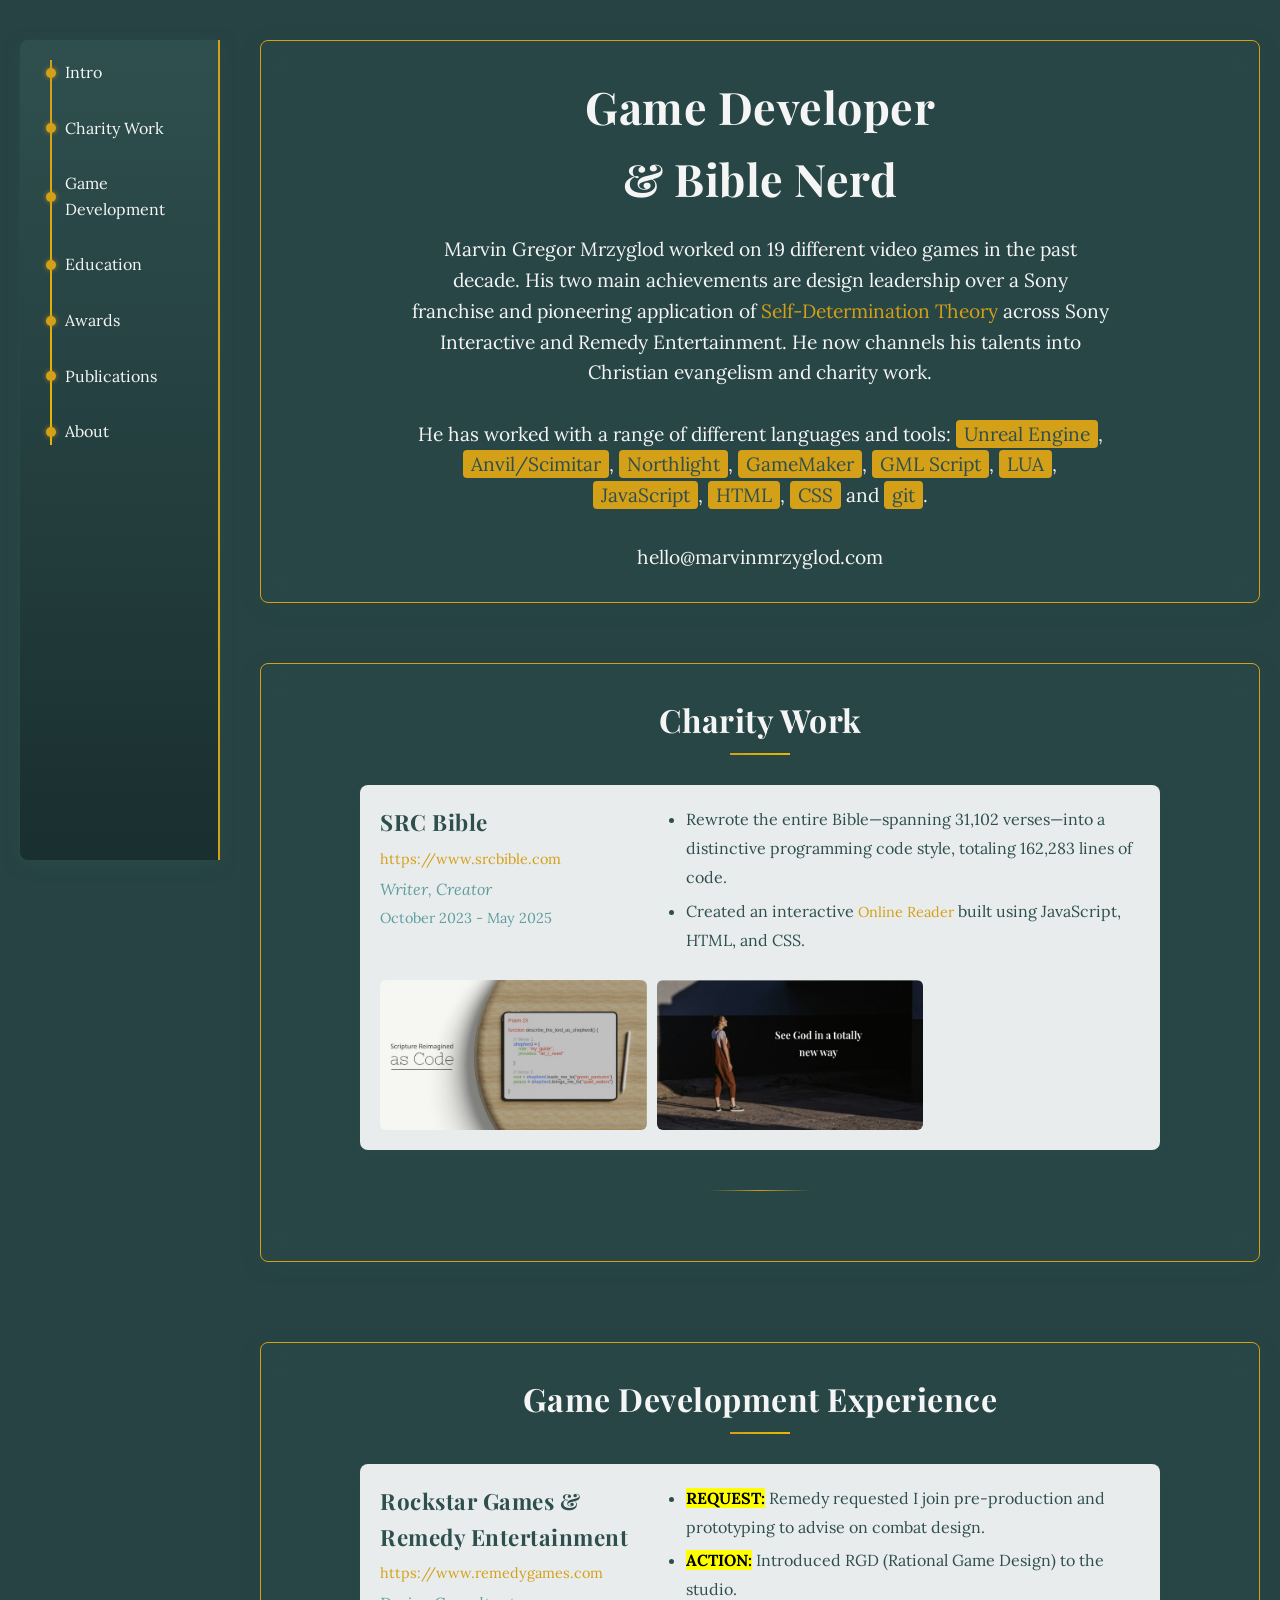
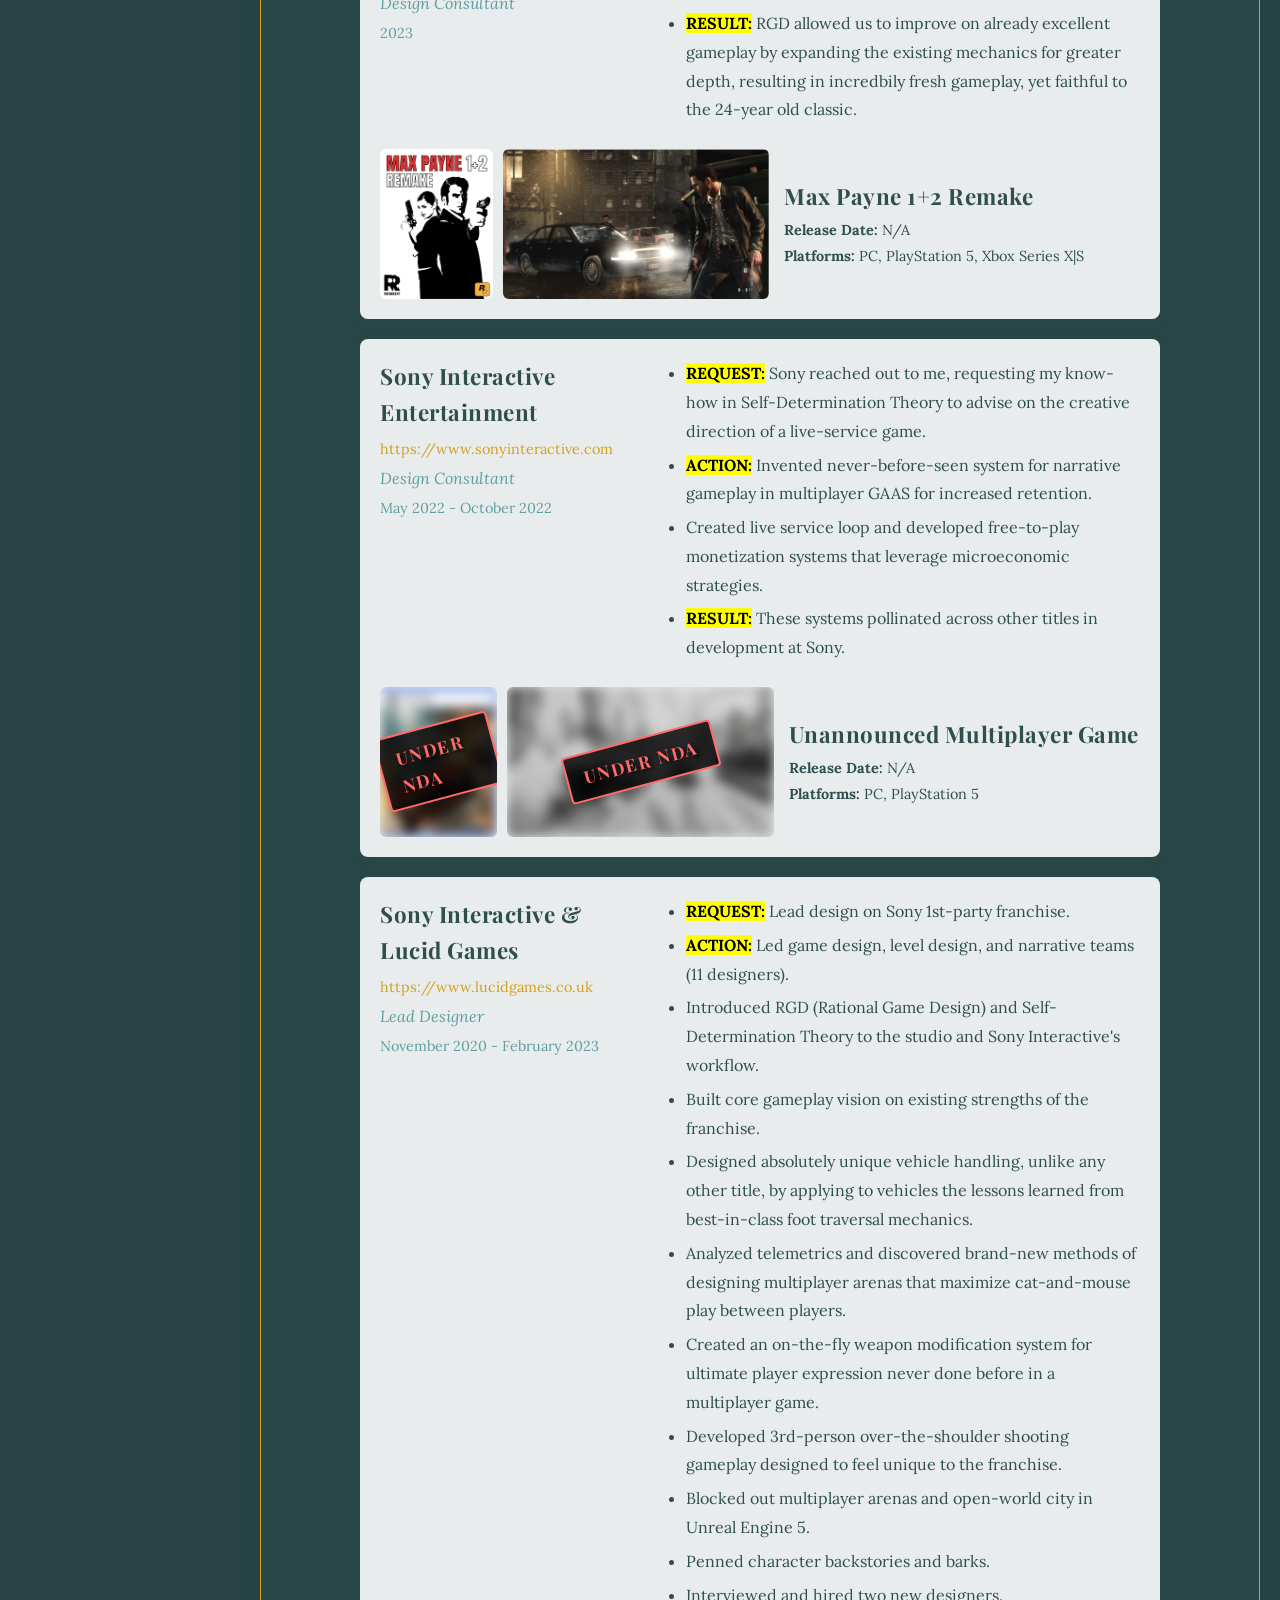
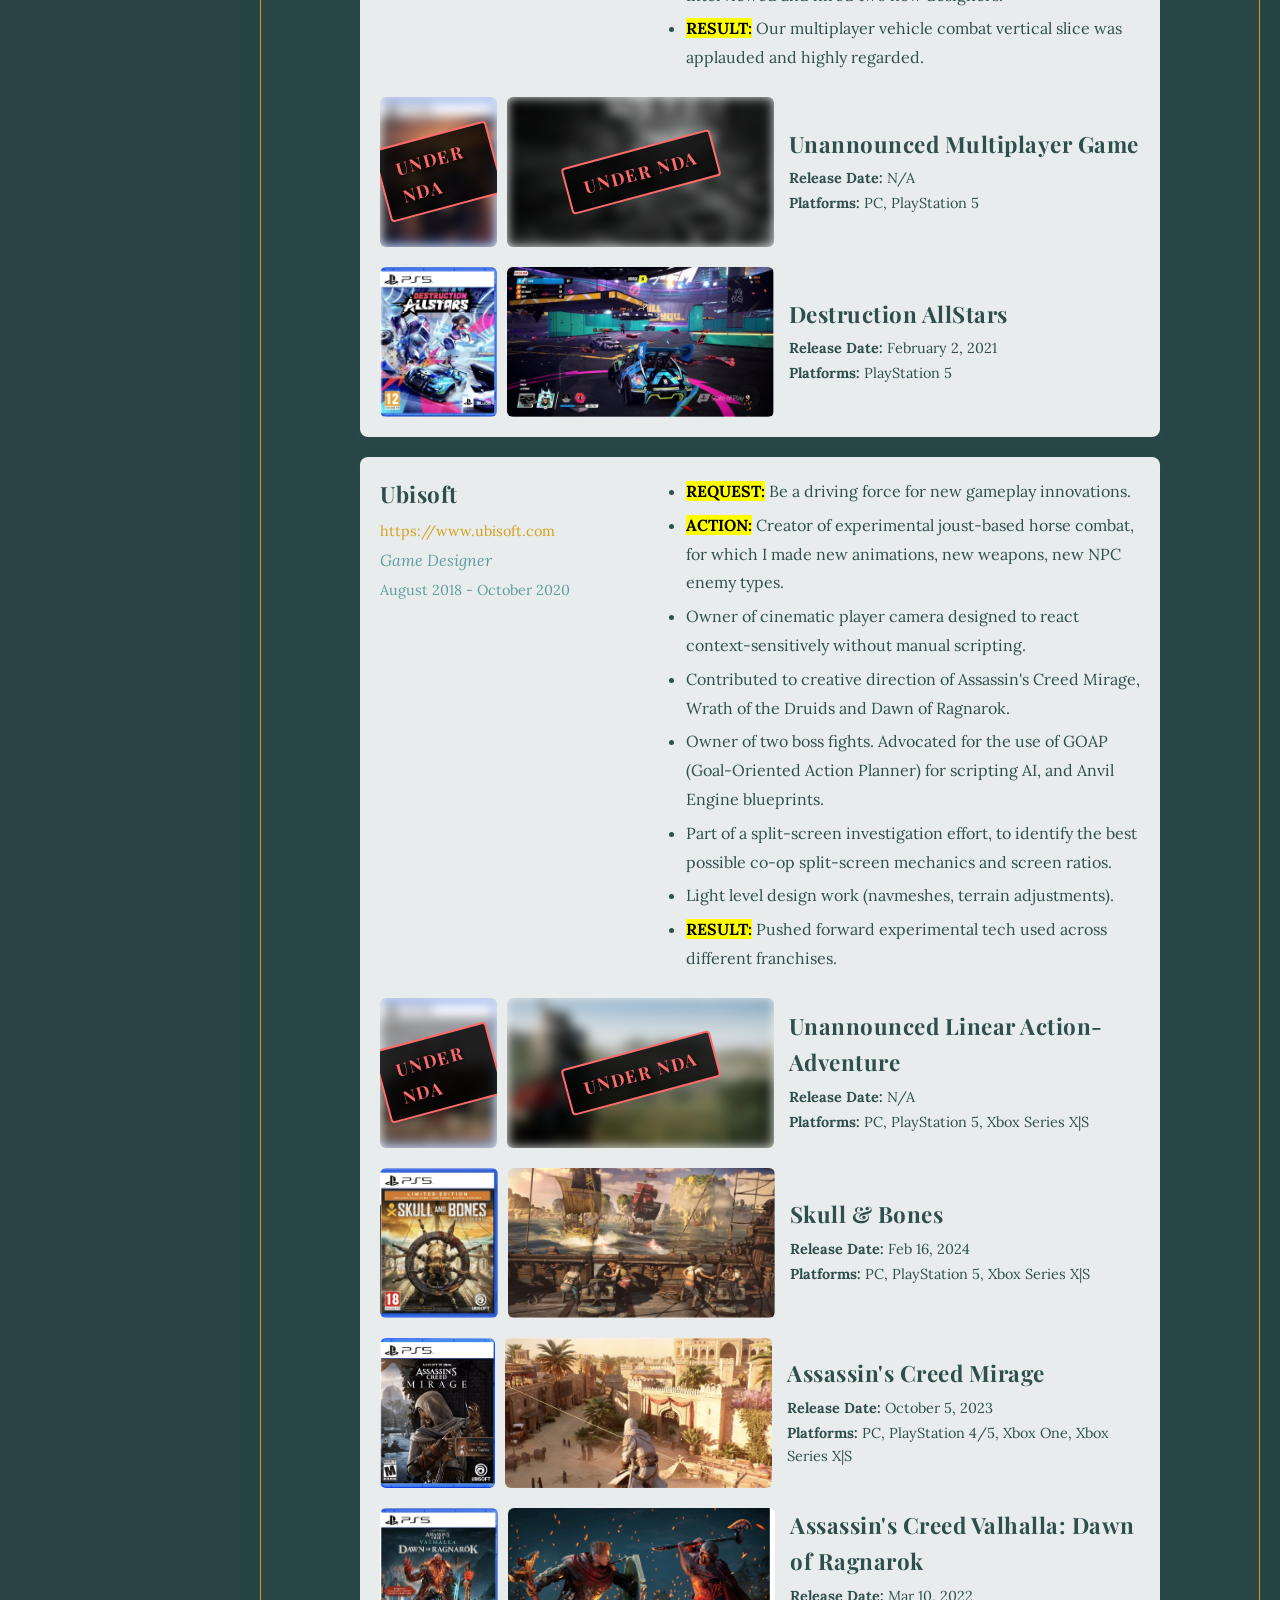
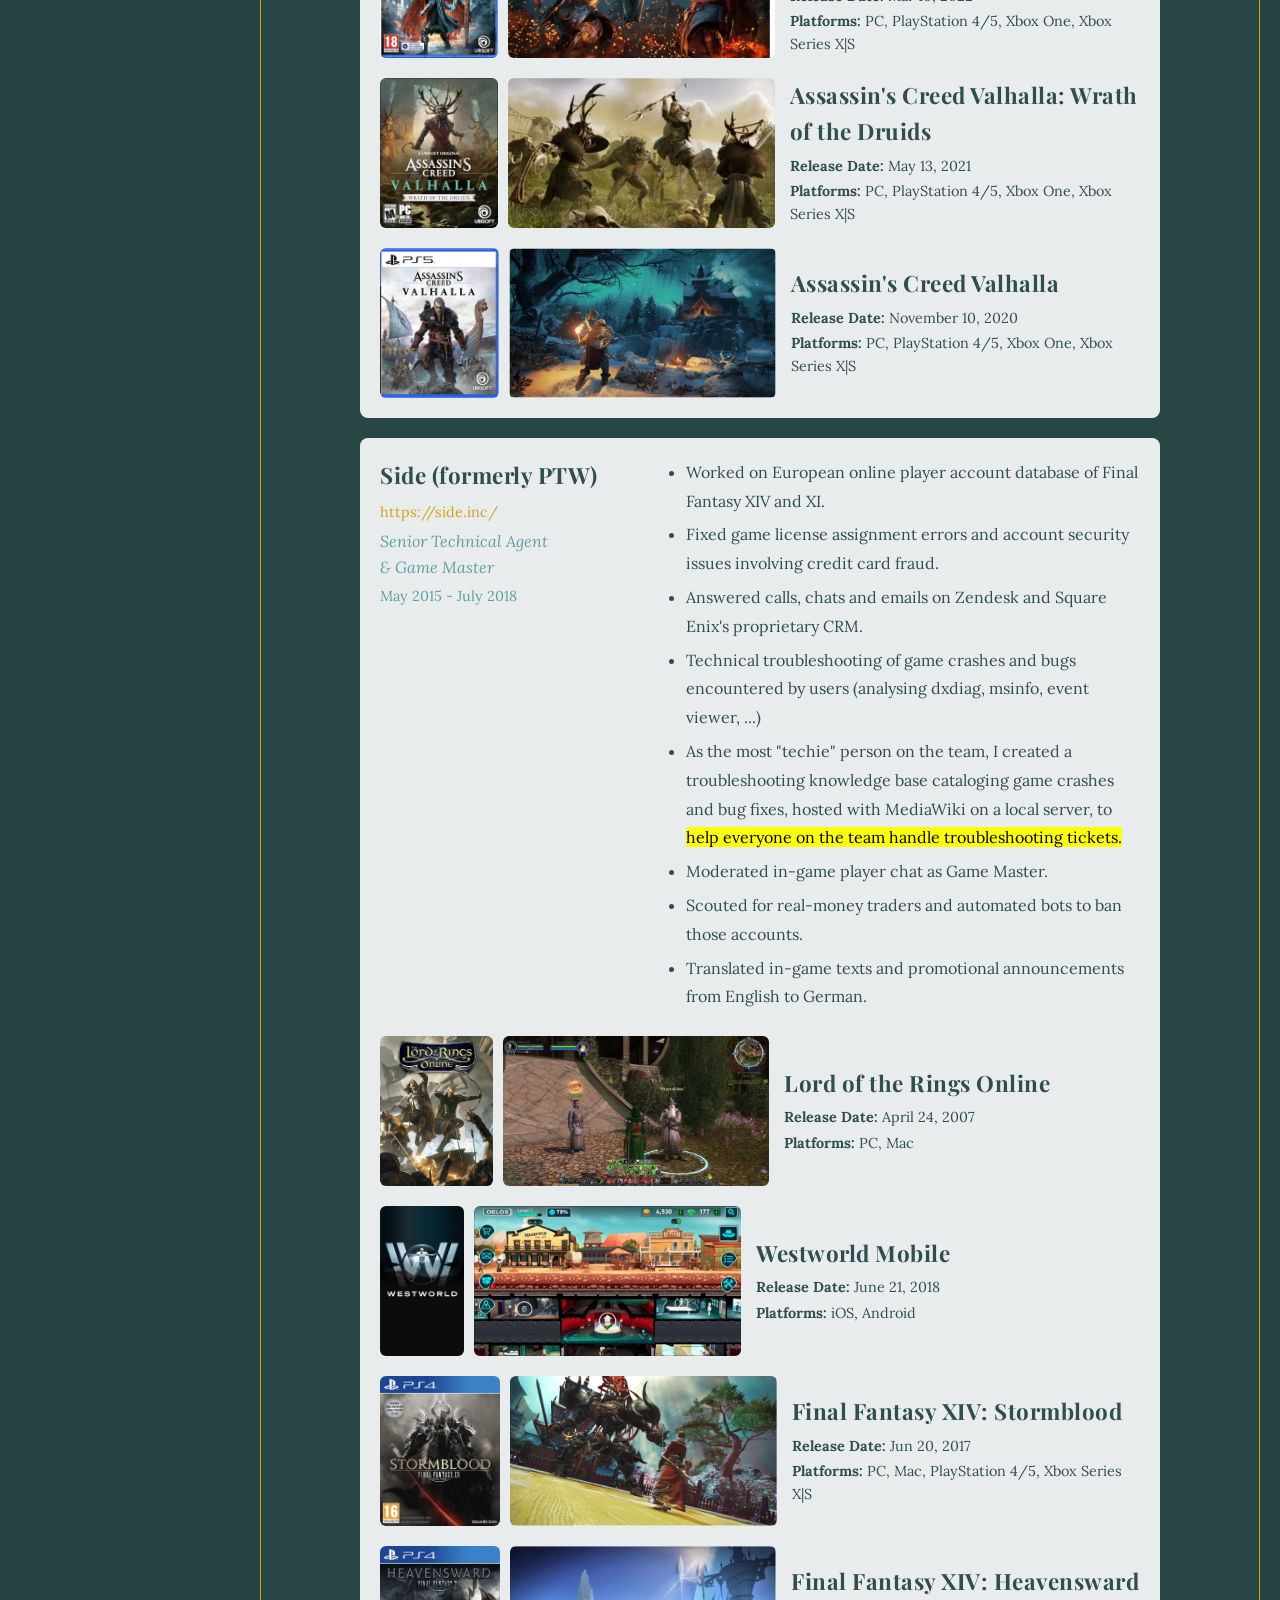
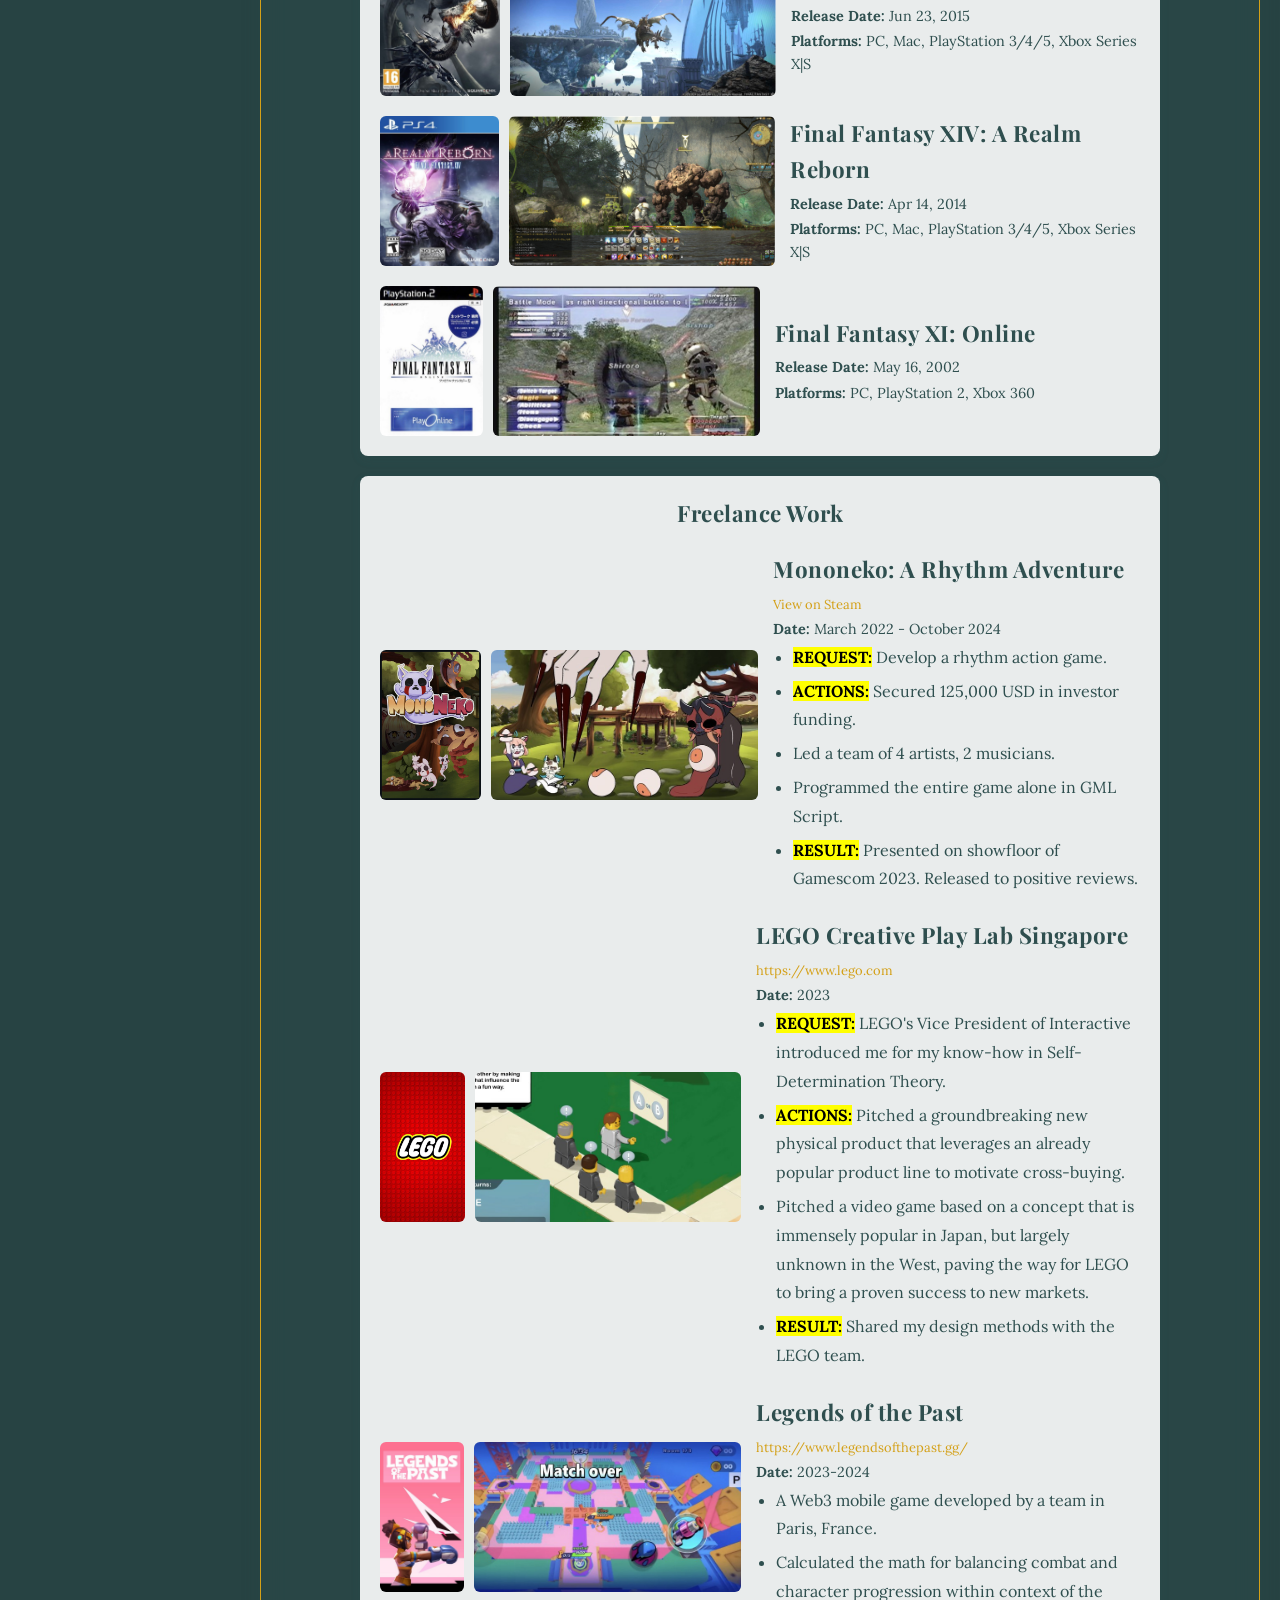
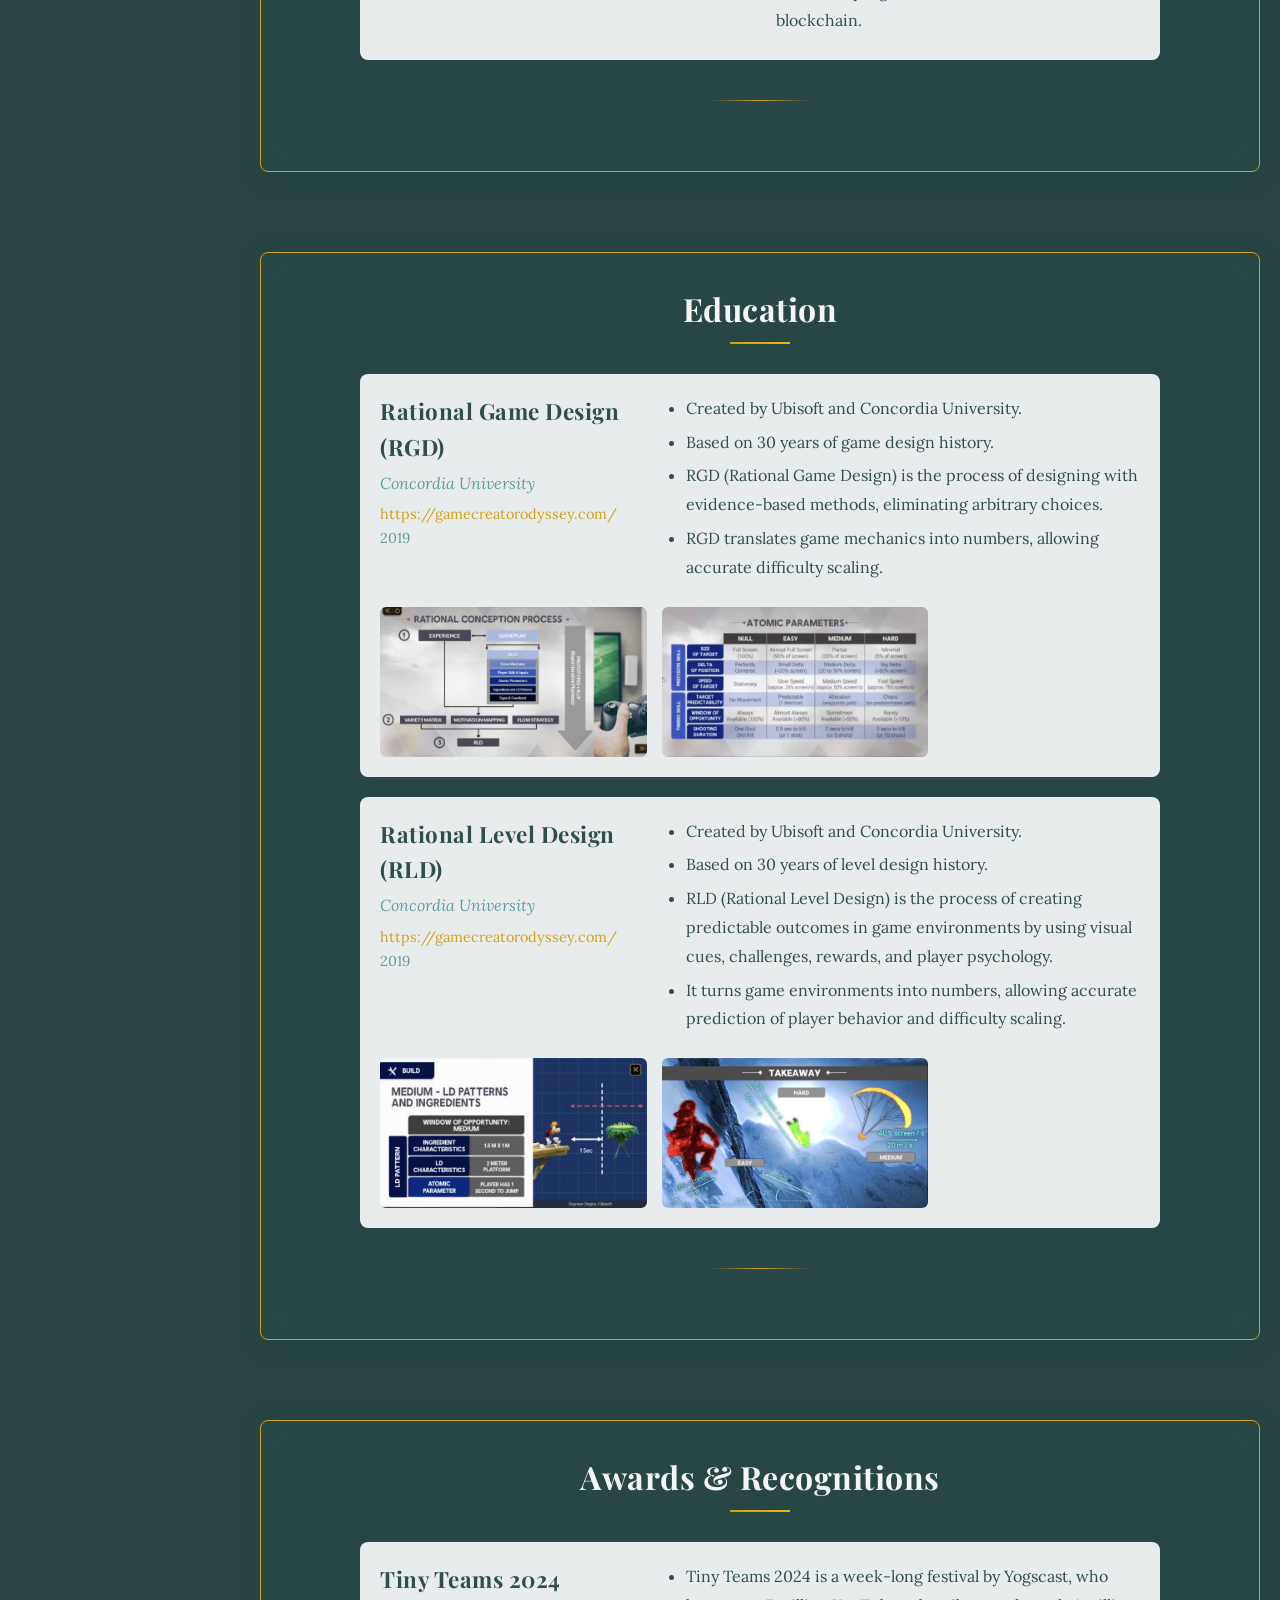
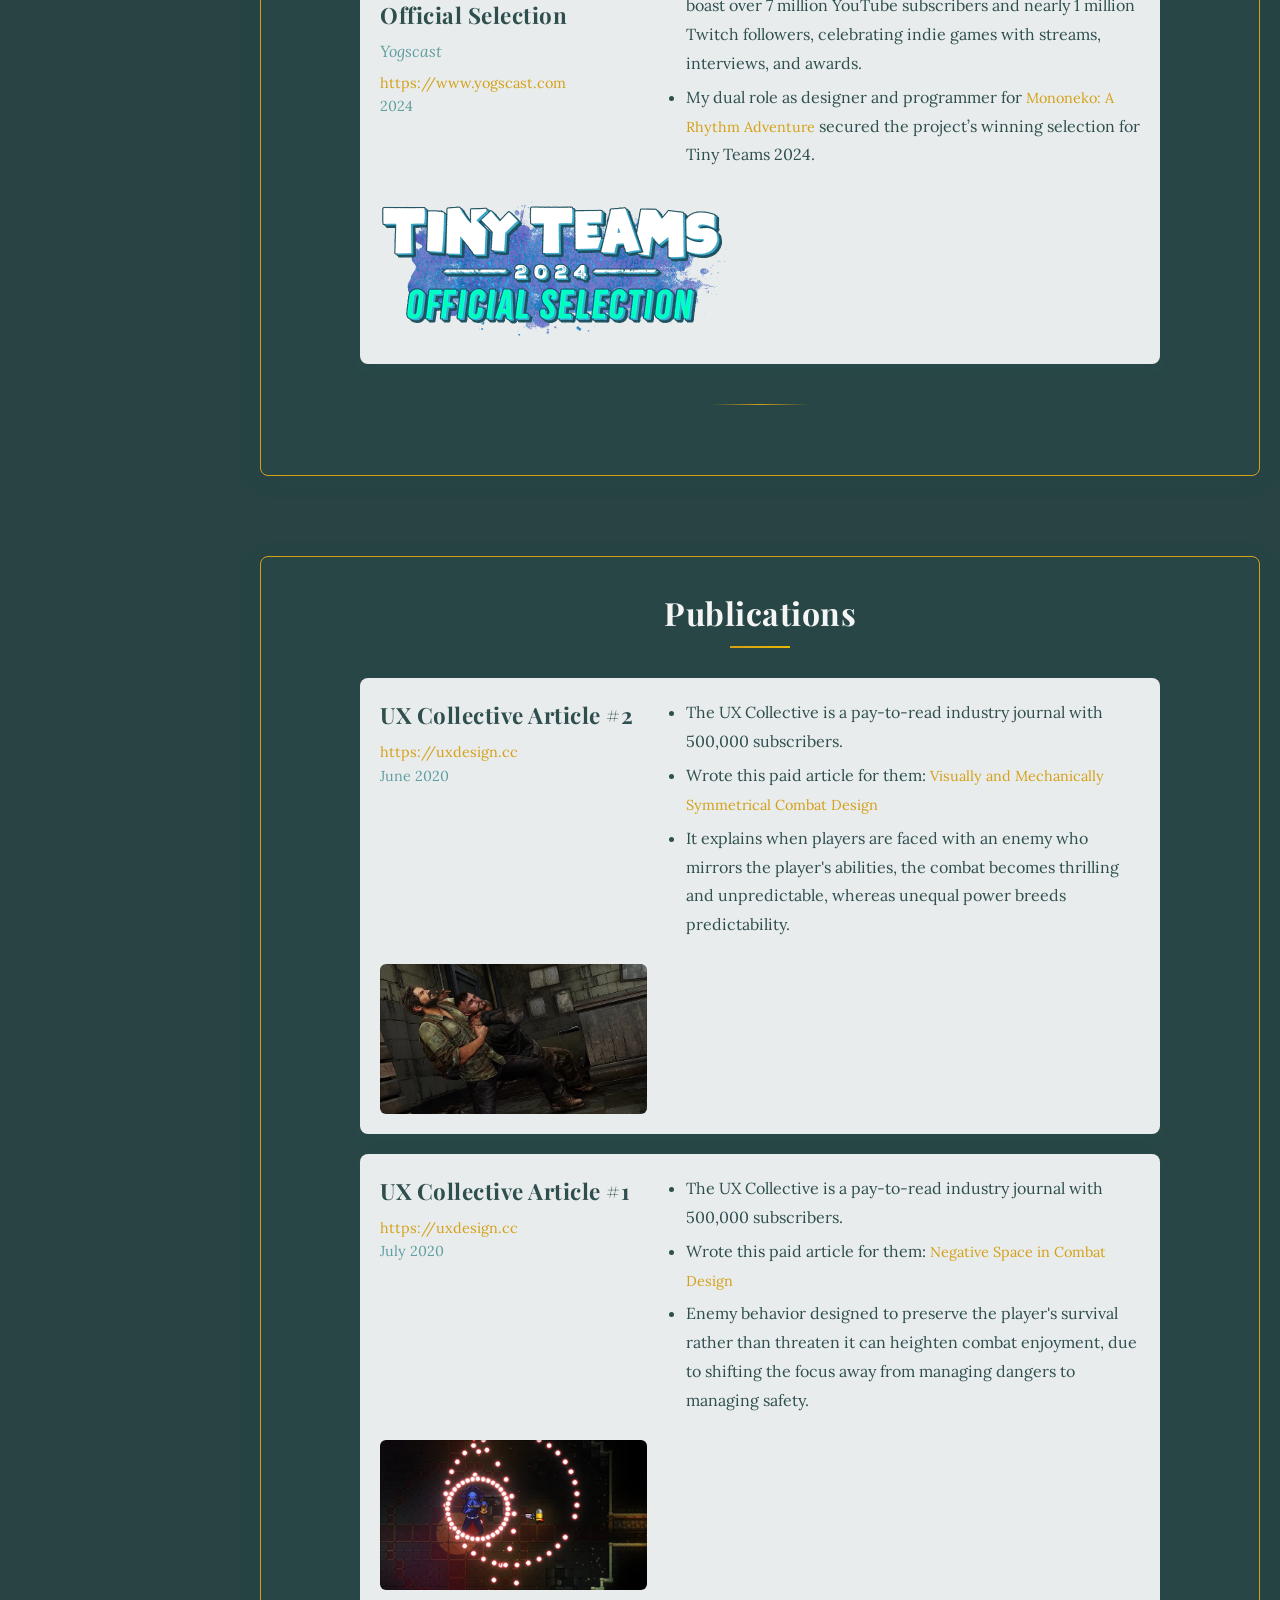
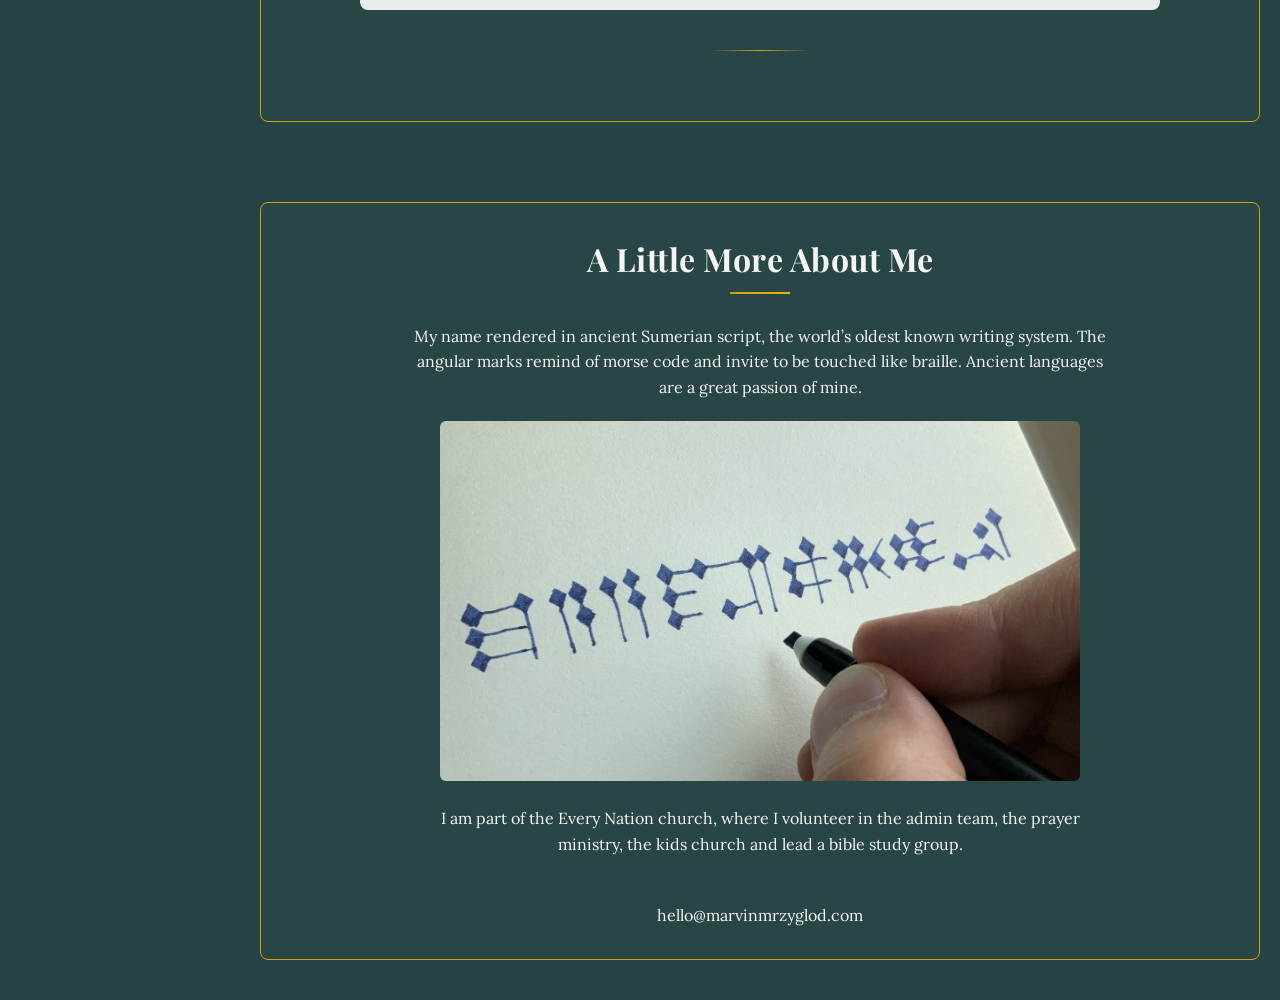
==== index.html @ 9cef522b "Update index.html" ====
<!DOCTYPE html>
<html lang="en">
<head>
    <meta charset="UTF-8">
    <meta name="viewport" content="width=device-width, initial-scale=1.0">
    <title>Marvin Gregor Mrzyglod</title>
    <link rel="stylesheet" href="style.css">
    <link href="https://fonts.googleapis.com/css2?family=Playfair+Display:wght@700&family=Lora&display=swap" rel="stylesheet">
</head>
<body>
    <div class="background-wrapper">
        <!--<div class="background-image"></div>-->
    </div>
    <div class="container">
        <aside class="sidebar">
            <nav>
                <ul>
                    <li><a href="#intro" class="timeline-dot">Intro</a></li>
                    <li><a href="#projects" class="timeline-dot">Charity Work</a></li>
                    <li><a href="#work-experience" class="timeline-dot">Game Development</a></li>
                    <li><a href="#education" class="timeline-dot">Education</a></li>
                    <li><a href="#awards" class="timeline-dot">Awards</a></li>
                    <li><a href="#publications" class="timeline-dot">Publications</a></li>
                    <li><a href="#about-me" class="timeline-dot">About</a></li>
                </ul>
            </nav>
        </aside>

        <main class="content">
            <header class="intro" id="intro">
                <h1>Game Developer<br>& Bible Nerd</h1>                    
                <p>Marvin Gregor Mrzyglod worked on 19 different video games in the past decade. His two main achievements are design leadership over a Sony franchise and pioneering application of <a href="https://en.wikipedia.org/wiki/Self-determination_theory">Self-Determination Theory</a> across Sony Interactive and Remedy Entertainment. He now channels his talents into Christian evangelism and charity work.
                    <br><br>
                    He has worked with a range of different languages and tools: <mark>Unreal Engine</mark>, <mark>Anvil/Scimitar</mark>, <mark>Northlight</mark>, <mark>GameMaker</mark>, <mark>GML Script</mark>, <mark>LUA</mark>, <mark>JavaScript</mark>, <mark>HTML</mark>, <mark>CSS</mark> and <mark>git</mark>.
                    <br><br>
                    hello@marvinmrzyglod.com
                </p>
            </header>

            <section class="projects" id="projects">
                <h2>Charity Work</h2>
                <div class="items">
                    <div class="item">
                        <div class="text-content">
                            <div class="text-left">
                                <h3>SRC Bible</h3>
                                <a href="https://www.srcbible.com">https://www.srcbible.com</a>
                                <div class="job-title">Writer, Creator</div>
                                <div class="date-range">October 2023 - May 2025</div>
                            </div>
                            <div class="text-right">
                                <ul class="description-list">
                                    <li>Rewrote the entire Bible—spanning 31,102 verses—into a distinctive programming code style, totaling 162,283 lines of code.</li>
                                    <li>Created an interactive <a href="https://srcbible.com/reader.html#/scripture/genesis/01">Online Reader</a> built using JavaScript, HTML, and CSS.</li>                                </ul>
                            </div>
                        </div>
                        <div class="game-info">
                            <div class="screenshots">
                                <a href="https://srcbible.com/" class="game-screenshot">
                                    <img src="/media/srccover.jpeg-min" alt="SRC Bible">
                                    <div class="screenshot-overlay">
                                        <h3>SRC Bible</h3>
                                        <p>Click to visit</p>
                                    </div>
                                </a>
                                <a href="https://srcbible.com/" class="game-screenshot">
                                    <img src="/media/srcbible.jpeg-min" alt="SRC Bible">
                                    <div class="screenshot-overlay">
                                        <h3>SRC Bible</h3>
                                        <p>Click to visit</p>
                                    </div>
                                </a>
                            </div>
                        </div>
                    </div>  
                </div>
            </section>

            <section class="work-experience" id="work-experience">
                <h2>Game Development Experience</h2>
                <div class="items">
                    <div class="item">
                        <div class="text-content">
                            <div class="text-left">
                                <h3>Rockstar Games &<br>Remedy Entertainment</h3>
                                <a href="https://www.remedygames.com/">https://www.remedygames.com</a>
                                <div class="job-title">Design Consultant</div>
                                <div class="date-range">2023</div>
                            </div>
                            <div class="text-right">
                                <ul class="description-list">
                                    <li><strong><mark>REQUEST:</mark></strong> Remedy requested I join pre-production and prototyping to advise on combat design.</li>
                                    <li><strong><mark>ACTION:</mark></strong> Introduced RGD (Rational Game Design) to the studio.</li> 
                                    <li><strong><mark>RESULT:</mark></strong> RGD allowed us to improve on already excellent gameplay by expanding the existing mechanics for greater depth, resulting in incredbily fresh gameplay, yet faithful to the 24-year old classic.</li>
                                </ul>
                            </div>
                        </div>
                        <div class="game-info">
                            <div class="screenshots">
                                <a href="https://www.remedygames.com/games/max-payne-1-2-remake" class="game-screenshot first-screenshot">
                                    <img src="/media/maxpaynecover.jpeg-min" alt="Max Payne 1+2 Remake Screenshot 1">
                                    <div class="screenshot-overlay">
                                        <h3>Max Payne 1+2 Remake</h3>
                                        <p>Click to open website</p>
                                    </div>
                                </a>
                                <a href="https://www.remedygames.com/games/max-payne-1-2-remake" class="game-screenshot second-screenshot">
                                    <img src="/media/maxpayne.jpeg-min" alt="Max Payne 1+2 Remake Screenshot 2">
                                    <div class="screenshot-overlay">
                                        <h3>Max Payne 1+2 Remake</h3>
                                        <p>Click to open website</p>
                                    </div>
                                </a>
                            </div>
                            <div class="game-details">
                                <h3>Max Payne 1+2 Remake</h3>
                                <p><strong>Release Date:</strong> N/A</p>
                                <p><strong>Platforms:</strong> PC, PlayStation 5, Xbox Series X|S</p>
                            </div>
                        </div>
                    </div>

                    <div class="item">
                        <div class="text-content">
                            <div class="text-left">
                                <h3>Sony Interactive<br>Entertainment</h3>
                                <a href="https://www.sonyinteractive.com">https://www.sonyinteractive.com</a>
                                <div class="job-title">Design Consultant</div>
                                <div class="date-range">May 2022 - October 2022</div>
                            </div>
                            <div class="text-right">
                                <ul class="description-list">
                                    <li><strong><mark>REQUEST:</mark></strong> Sony reached out to me, requesting my know-how in Self-Determination Theory to advise on the creative direction of a live-service game.</li>
                                    <li><strong><mark>ACTION:</mark></strong> Invented never-before-seen system for narrative gameplay in multiplayer GAAS for increased retention.</li>
                                    <li>Created live service loop and developed free-to-play monetization systems that leverage microeconomic strategies.</li>
                                    <li><strong><mark>RESULT:</mark></strong> These systems pollinated across other titles in development at Sony.</li>
                                </ul>
                            </div>
                        </div>
                        <div class="game-info">
                            <div class="screenshots">
                                <a href="https://www.playstation.com/en-us/corporate/playstation-studios/" class="game-screenshot first-screenshot">
                                    <img src="/media/metalcover.jpeg-min" alt="Untitled Multiplayer Game Screenshot 1" class="nda-image">
                                    <div class="nda-overlay"></div>
                                </a>
                                <a href="https://www.playstation.com/en-us/corporate/playstation-studios/" class="game-screenshot second-screenshot">
                                    <img src="/media/metal.jpeg-min" alt="Untitled Multiplayer Game Screenshot 2" class="nda-image">
                                    <div class="nda-overlay"></div>
                                </a>
                            </div>
                            <div class="game-details">
                                <h3>Unannounced Multiplayer Game</h3>
                                <p><strong>Release Date:</strong> N/A</p>
                                <p><strong>Platforms:</strong> PC, PlayStation 5</p>
                            </div>
                        </div>
                    </div>
                    
                    <div class="item">
                        <div class="text-content">
                            <div class="text-left">
                                <h3>Sony Interactive &<br>Lucid Games</h3>
                                <a href="https://www.lucidgames.co.uk">https://www.lucidgames.co.uk</a>
                                <div class="job-title">Lead Designer</div>
                                <div class="date-range">November 2020 - February 2023</div>
                            </div>
                            <div class="text-right">
                                <ul class="description-list">
                                    <li><strong><mark>REQUEST:</mark></strong> Lead design on Sony 1st-party franchise.</li>
                                    <li><strong><mark>ACTION:</mark></strong> Led game design, level design, and narrative teams (11 designers).</li>
                                    <li>Introduced RGD (Rational Game Design) and Self-Determination Theory to the studio and Sony Interactive's workflow.</li>
                                    <li>Built core gameplay vision on existing strengths of the franchise.</li>
                                    <li>Designed absolutely unique vehicle handling, unlike any other title, by applying to vehicles the lessons learned from best-in-class foot traversal mechanics.</li>
                                    <li>Analyzed telemetrics and discovered brand-new methods of designing multiplayer arenas that maximize cat-and-mouse play between players.</li>
                                    <li>Created an on-the-fly weapon modification system for ultimate player expression never done before in a multiplayer game.</li>
                                    <li>Developed 3rd-person over-the-shoulder shooting gameplay designed to feel unique to the franchise.</li>
                                    <li>Blocked out multiplayer arenas and open-world city in Unreal Engine 5.</li>
                                    <li>Penned character backstories and barks.</li>
                                    <li>Interviewed and hired two new designers.</li>
                                    <li><strong><mark>RESULT:</mark></strong> Our multiplayer vehicle combat vertical slice was applauded and highly regarded.</li>                                        
                                </ul>
                            </div>
                        </div>
                        <div class="game-info">
                            <div class="screenshots">
                                <a href="https://www.lucidgames.co.uk/" class="game-screenshot first-screenshot">
                                    <img src="/media/lucid_untitled_cover.jpeg-min" alt="Untitled Lucid 1" class="nda-image">
                                    <div class="nda-overlay"></div>
                                </a>
                                <a href="https://www.lucidgames.co.uk/" class="game-screenshot second-screenshot">
                                    <img src="/media/lucid_untitled_concept.jpeg-min" alt="Untitled Lucid 2" class="nda-image">
                                    <div class="nda-overlay"></div>
                                </a>
                            </div>
                            <div class="game-details">
                                <h3>Unannounced Multiplayer Game</h3>
                                <p><strong>Release Date:</strong> N/A</p>
                                <p><strong>Platforms:</strong> PC, PlayStation 5</p>
                            </div>
                        </div>
                        <div class="game-info">
                            <div class="screenshots">
                                <a href="https://www.playstation.com/en-us/games/destruction-allstars/" class="game-screenshot first-screenshot">
                                    <img src="/media/allstarscover.jpeg-min" alt="Destruction AllStars Screenshot 1">
                                    <div class="screenshot-overlay">
                                        <h3>Destruction AllStars</h3>
                                        <p>Click to view on PlayStation</p>
                                    </div>
                                </a>
                                <a href="https://www.playstation.com/en-us/games/destruction-allstars/" class="game-screenshot second-screenshot">
                                    <img src="/media/allstars.jpeg" alt="Destruction AllStars Screenshot 2">
                                    <div class="screenshot-overlay">
                                        <h3>Destruction AllStars</h3>
                                        <p>Click to view on PlayStation</p>
                                    </div>
                                </a>
                            </div>
                            <div class="game-details">
                                <h3>Destruction AllStars</h3>
                                <p><strong>Release Date:</strong> February 2, 2021</p>
                                <p><strong>Platforms:</strong> PlayStation 5</p>
                            </div>
                        </div>
                    </div>
                    <div class="item">
                        <div class="text-content">
                            <div class="text-left">
                                <h3>Ubisoft</h3>
                                <a href="https://www.ubisoft.com">https://www.ubisoft.com</a>
                                <div class="job-title">Game Designer</div>
                                <div class="date-range">August 2018 - October 2020</div>
                            </div>
                            <div class="text-right">
                                <ul class="description-list">
                                    <li><strong><mark>REQUEST:</mark></strong> Be a driving force for new gameplay innovations.</li>
                                    <li><strong><mark>ACTION:</mark></strong> Creator of experimental joust-based horse combat, for which I made new animations, new weapons, new NPC enemy types.</li>
                                    <li>Owner of cinematic player camera designed to react context-sensitively without manual scripting.</li>
                                    <li>Contributed to creative direction of Assassin's Creed Mirage, Wrath of the Druids and Dawn of Ragnarok.</li>
                                    <li>Owner of two boss fights. Advocated for the use of GOAP (Goal-Oriented Action Planner) for scripting AI,  and Anvil Engine blueprints.</li>
                                    <li>Part of a split-screen investigation effort, to identify the best possible co-op split-screen mechanics and screen ratios.</li>
                                    <li>Light level design work (navmeshes, terrain adjustments).</li>
                                    <li><strong><mark>RESULT:</mark></strong> Pushed forward experimental tech used across different franchises.</li>
                                </ul>
                            </div>
                        </div>
                        <div class="game-info">
                            <div class="screenshots">
                                <a href="https://www.ubisoft.com/en-us/game/assassins-creed" class="game-screenshot first-screenshot">
                                    <img src="/media/stellacover.jpeg-min" alt="Untitled Game Screenshot 1" class="nda-image">
                                    <div class="nda-overlay"></div>
                                </a>
                                <a href="https://www.ubisoft.com/en-us/game/assassins-creed" class="game-screenshot second-screenshot">
                                    <img src="/media/stella.jpeg-min" alt="Untitled Game Screenshot 2" class="nda-image">
                                    <div class="nda-overlay"></div>
                                </a>
                            </div>
                            <div class="game-details">
                                <h3>Unannounced Linear Action-Adventure</h3>
                                <p><strong>Release Date:</strong> N/A</p>
                                <p><strong>Platforms:</strong> PC, PlayStation 5, Xbox Series X|S</p>
                            </div>
                        </div>
                         <div class="game-info">
                            <div class="screenshots">
                                <a href="https://store.steampowered.com/app/2853730/Skull_and_Bones/" class="game-screenshot first-screenshot">
                                    <img src="/media/skullandbonescover.jpeg-min" alt="Skull & Bones Screenshot 1">
                                    <div class="screenshot-overlay">
                                        <h3>Skull & Bones</h3>
                                        <p>Click to view on Steam</p>
                                    </div>
                                </a>
                                <a href="https://store.steampowered.com/app/2853730/Skull_and_Bones/" class="game-screenshot second-screenshot">
                                    <img src="/media/skullandbones.jpeg" alt="Skull & Bones Screenshot 2">
                                    <div class="screenshot-overlay">
                                        <h3>Skull & Bones</h3>
                                        <p>Click to view on Steam</p>
                                    </div>
                                </a>
                            </div>
                            <div class="game-details">
                                <h3>Skull & Bones</h3>
                                <p><strong>Release Date:</strong> Feb 16, 2024</p>
                                <p><strong>Platforms:</strong> PC, PlayStation 5, Xbox Series X|S</p>
                            </div>
                        </div>
                        <div class="game-info">
                            <div class="screenshots">
                                <a href="https://www.ubisoft.com/en-us/game/assassins-creed" class="game-screenshot first-screenshot">
                                    <img src="/media/miragecover.jpeg-min" alt="Mirage Game Screenshot 1">
                                    <div class="screenshot-overlay">
                                        <h3>Assassin's Creed Mirage</h3>
                                        <p>Click to view on Ubisoft</p>
                                    </div>
                                </a>
                                <a href="https://www.ubisoft.com/en-us/game/assassins-creed" class="game-screenshot second-screenshot">
                                    <img src="/media/mirage.jpeg-min" alt="Mirage Game Screenshot 2">
                                    <div class="screenshot-overlay">
                                        <h3>Assassin's Creed Mirage</h3>
                                        <p>Click to view on Ubisoft</p>
                                    </div>
                                </a>
                            </div>
                            <div class="game-details">
                                <h3>Assassin's Creed Mirage</h3>
                                <p><strong>Release Date:</strong> October 5, 2023</p>
                                <p><strong>Platforms:</strong> PC, PlayStation 4/5, Xbox One, Xbox Series X|S</p>
                            </div>
                        </div>
                        <div class="game-info">
                            <div class="screenshots">
                                <a href="https://store.steampowered.com/app/2210140/Assassins_Creed_Valhalla__Dawn_of_Ragnark/" class="game-screenshot first-screenshot">
                                    <img src="/media/ragnarokcover.jpeg-min" alt="Dawn of Ragnarok Screenshot 1">
                                    <div class="screenshot-overlay">
                                        <h3>Dawn of Ragnarok</h3>
                                        <p>Click to view on Steam</p>
                                    </div>
                                </a>
                                <a href="https://store.steampowered.com/app/2210140/Assassins_Creed_Valhalla__Dawn_of_Ragnark/" class="game-screenshot second-screenshot">
                                    <img src="/media/ragnarok.jpeg" alt="Dawn of Ragnarok Screenshot 2">
                                    <div class="screenshot-overlay">
                                        <h3>Dawn of Ragnarok</h3>
                                        <p>Click to view on Steam</p>
                                    </div>
                                </a>
                            </div>
                            <div class="game-details">
                                <h3>Assassin's Creed Valhalla: Dawn of Ragnarok</h3>
                                <p><strong>Release Date:</strong> Mar 10, 2022</p>
                                <p><strong>Platforms:</strong> PC, PlayStation 4/5, Xbox One, Xbox Series X|S</p>
                            </div>
                        </div>
                        <div class="game-info">
                            <div class="screenshots">
                                <a href="https://store.steampowered.com/app/2210142/Assassins_Creed_Valhalla__Wrath_of_the_Druids/" class="game-screenshot first-screenshot">
                                    <img src="/media/druidscover.jpeg-min" alt="Wrath of the Druids Screenshot 1">
                                    <div class="screenshot-overlay">
                                        <h3>Wrath of the Druids</h3>
                                        <p>Click to view on Steam</p>
                                    </div>
                                </a>
                                <a href="https://store.steampowered.com/app/2210142/Assassins_Creed_Valhalla__Wrath_of_the_Druids/" class="game-screenshot second-screenshot">
                                    <img src="/media/druids.jpeg" alt="Wrath of the Druids Screenshot 2">
                                    <div class="screenshot-overlay">
                                        <h3>Wrath of the Druids</h3>
                                        <p>Click to view on Steam</p>
                                    </div>
                                </a>
                            </div>
                            <div class="game-details">
                                <h3>Assassin's Creed Valhalla: Wrath of the Druids</h3>
                                <p><strong>Release Date:</strong> May 13, 2021</p>
                                <p><strong>Platforms:</strong> PC, PlayStation 4/5, Xbox One, Xbox Series X|S</p>
                            </div>
                        </div>
                        <div class="game-info">
                            <div class="screenshots">
                                <a href="https://store.steampowered.com/app/2208920/Assassins_Creed_Valhalla/" class="game-screenshot first-screenshot">
                                    <img src="/media/valhallacover.jpeg-min" alt="Assassin's Creed Valhalla Screenshot 1">
                                    <div class="screenshot-overlay">
                                        <h3>Assassin's Creed Valhalla</h3>
                                        <p>Click to view on Steam</p>
                                    </div>
                                </a>
                                <a href="https://store.steampowered.com/app/2208920/Assassins_Creed_Valhalla/" class="game-screenshot second-screenshot">
                                    <img src="/media/valhalla.jpeg" alt="Assassin's Creed Valhalla Screenshot 2">
                                    <div class="screenshot-overlay">
                                        <h3>Assassin's Creed Valhalla</h3>
                                        <p>Click to view on Steam</p>
                                    </div>
                                </a>
                            </div>
                            <div class="game-details">
                                <h3>Assassin's Creed Valhalla</h3>
                                <p><strong>Release Date:</strong> November 10, 2020</p>
                                <p><strong>Platforms:</strong> PC, PlayStation 4/5, Xbox One, Xbox Series X|S</p>
                            </div>
                        </div>
                    </div>
                    <div class="item">
                        <div class="text-content">
                            <div class="text-left">
                                <h3>Side (formerly PTW)</h3>
                                <a href="https://side.inc/">https://side.inc/</a>
                                <div class="job-title">Senior Technical Agent<br>& Game Master</div>
                                <div class="date-range">May 2015 - July 2018</div>
                            </div>
                            <div class="text-right">
                                <ul class="description-list">
                                    <li>Worked on European online player account database of Final Fantasy XIV and XI.</li>
                                    <li>Fixed game license assignment errors and account security issues involving credit card fraud.</li>
                                    <li>Answered calls, chats and emails on Zendesk and Square Enix's proprietary CRM.</li>
                                    <li>Technical troubleshooting of game crashes and bugs encountered by users (analysing dxdiag, msinfo, event viewer, ...)</li>
                                    <li>As the most "techie" person on the team, I created a troubleshooting knowledge base cataloging game crashes and bug fixes, hosted with MediaWiki on a local server, to <mark>help everyone on the team handle troubleshooting tickets.</mark></li>
                                    <li>Moderated in-game player chat as Game Master.</li>
                                    <li>Scouted for real-money traders and automated bots to ban those accounts.</li>
                                    <li>Translated in-game texts and promotional announcements from English to German.</li>
                                </ul>
                            </div>
                        </div>
                        <div class="game-info">
                            <div class="screenshots">
                                <a href="https://www.lotro.com/home" class="game-screenshot first-screenshot">
                                    <img src="/media/lotrocover.jpeg-min" alt="Lord of the Rings Online Screenshot 1">
                                    <div class="screenshot-overlay">
                                        <h3>Lord of the Rings Online</h3>
                                        <p>Click to open website</p>
                                    </div>
                                </a>
                                <a href="https://www.lotro.com/home" class="game-screenshot second-screenshot">
                                    <img src="/media/lotro.jpg-min" alt="Lord of the Rings Online Screenshot 2">
                                    <div class="screenshot-overlay">
                                        <h3>Lord of the Rings Online</h3>
                                        <p>Click to open website</p>
                                    </div>
                                </a>
                            </div>
                            <div class="game-details">
                                <h3>Lord of the Rings Online</h3>
                                <p><strong>Release Date:</strong> April 24, 2007</p>
                                <p><strong>Platforms:</strong> PC, Mac</p>
                            </div>
                        </div>
                        <div class="game-info">
                            <div class="screenshots">
                                <a href="https://www.imdb.com/title/tt0475784/" class="game-screenshot first-screenshot">
                                    <img src="/media/westworld_logo.jpeg" alt="Westworld Screenshot 1">
                                    <div class="screenshot-overlay">
                                        <h3>Westworld</h3>
                                        <p>Click to open website</p>
                                    </div>
                                </a>
                                <a href="https://www.imdb.com/title/tt0475784/" class="game-screenshot second-screenshot">
                                    <img src="/media/westworld_gameplay.jpeg" alt="Westworld Screenshot 2">
                                    <div class="screenshot-overlay">
                                        <h3>Westworld</h3>
                                        <p>Click to open website</p>
                                    </div>
                                </a>
                            </div>
                            <div class="game-details">
                                <h3>Westworld Mobile</h3>
                                <p><strong>Release Date:</strong> June 21, 2018</p>
                                <p><strong>Platforms:</strong> iOS, Android</p>
                            </div>
                        </div>
                        <div class="game-info">
                            <div class="screenshots">
                                <a href="https://na.finalfantasyxiv.com/stormblood/" class="game-screenshot first-screenshot">
                                    <img src="/media/stormbloodcover.jpeg-min" alt="FFXIV: Stormblood Screenshot 1">
                                    <div class="screenshot-overlay">
                                        <h3>FFXIV: Stormblood</h3>
                                        <p>Click to open website</p>
                                    </div>
                                </a>
                                <a href="https://na.finalfantasyxiv.com/stormblood/" class="game-screenshot second-screenshot">
                                    <img src="/media/stormblood.jpeg" alt="FFXIV: Stormblood Screenshot 2">
                                    <div class="screenshot-overlay">
                                        <h3>FFXIV: Stormblood</h3>
                                        <p>Click to open website</p>
                                    </div>
                                </a>
                            </div>
                            <div class="game-details">
                                <h3>Final Fantasy XIV: Stormblood</h3>
                                <p><strong>Release Date:</strong> Jun 20, 2017</p>
                                <p><strong>Platforms:</strong> PC, Mac, PlayStation 4/5, Xbox Series X|S</p>
                            </div>
                        </div>
                        <div class="game-info">
                            <div class="screenshots">
                                <a href="https://na.finalfantasyxiv.com/heavensward/" class="game-screenshot first-screenshot">
                                    <img src="/media/heavenswardcover.jpeg-min" alt="FFXIV: Heavensward Screenshot 1">
                                    <div class="screenshot-overlay">
                                        <h3>FFXIV: Heavensward</h3>
                                        <p>Click to open website</p>
                                    </div>
                                </a>
                                <a href="https://na.finalfantasyxiv.com/heavensward/" class="game-screenshot second-screenshot">
                                    <img src="/media/heavensward.jpeg" alt="FFXIV: Heavensward Screenshot 2">
                                    <div class="screenshot-overlay">
                                        <h3>FFXIV: Heavensward</h3>
                                        <p>Click to open website</p>
                                    </div>
                                </a>
                            </div>
                            <div class="game-details">
                                <h3>Final Fantasy XIV: Heavensward</h3>
                                <p><strong>Release Date:</strong> Jun 23, 2015</p>
                                <p><strong>Platforms:</strong> PC, Mac, PlayStation 3/4/5, Xbox Series X|S</p>
                            </div>
                        </div>
                        <div class="game-info">
                            <div class="screenshots">
                                <a href="https://na.finalfantasyxiv.com/" class="game-screenshot first-screenshot">
                                    <img src="/media/arrcover.jpeg-min" alt="FFXIV: A Realm Reborn Screenshot 1">
                                    <div class="screenshot-overlay">
                                        <h3>FFXIV: A Realm Reborn</h3>
                                        <p>Click to open website</p>
                                    </div>
                                </a>
                                <a href="https://na.finalfantasyxiv.com/" class="game-screenshot second-screenshot">
                                    <img src="/media/arr.jpeg" alt="FFXIV: A Realm Reborn Screenshot 2">
                                    <div class="screenshot-overlay">
                                        <h3>FFXIV: A Realm Reborn</h3>
                                        <p>Click to open website</p>
                                    </div>
                                </a>
                            </div>
                            <div class="game-details">
                                <h3>Final Fantasy XIV: A Realm Reborn</h3>
                                <p><strong>Release Date:</strong> Apr 14, 2014</p>
                                <p><strong>Platforms:</strong> PC, Mac, PlayStation 3/4/5, Xbox Series X|S</p>
                            </div>
                        </div>
                        <div class="game-info">
                            <div class="screenshots">
                                <a href="https://www.finalfantasyxi.com/na/" class="game-screenshot first-screenshot">
                                    <img src="/media/ffxicover.jpeg-min" alt="FFXI Screenshot 1">
                                    <div class="screenshot-overlay">
                                        <h3>Final Fantasy XI</h3>
                                        <p>Click to open website</p>
                                    </div>
                                </a>
                                <a href="https://na.finalfantasyxiv.com/" class="game-screenshot second-screenshot">
                                    <img src="/media/ffxi_gameplay.jpeg-min" alt="FFXI Screenshot 2">
                                    <div class="screenshot-overlay">
                                        <h3>Final Fantasy XI</h3>
                                        <p>Click to open website</p>
                                    </div>
                                </a>
                            </div>
                            <div class="game-details">
                                <h3>Final Fantasy XI: Online</h3>
                                <p><strong>Release Date:</strong> May 16, 2002</p>
                                <p><strong>Platforms:</strong> PC, PlayStation 2, Xbox 360</p>
                            </div>
                        </div>
                    </div>
                    <div class="item">
                        <h3 style="text-align: center; margin-bottom: 10px;">Freelance Work</h3>
                        <div class="game-info">
                            <div class="screenshots">
                                <a href="https://store.steampowered.com/app/2458120/Mononeko_A_Rhythm_Adventure/" class="game-screenshot first-screenshot">
                                    <img src="/media/mononekocover.png-min" alt="Mononeko Screenshot 1">
                                    <div class="screenshot-overlay">
                                        <h3>Mononeko</h3>
                                        <p>Click to view on Steam</p>
                                    </div>
                                </a>
                                <a href="https://store.steampowered.com/app/2458120/Mononeko_A_Rhythm_Adventure/" class="game-screenshot first-screenshot">
                                    <img src="/media/mononeko.jpg-min" alt="Mononeko Screenshot 2">
                                    <div class="screenshot-overlay">
                                        <h3>Mononeko</h3>
                                        <p>Click to view on Steam</p>
                                    </div>
                                </a>
                            </div>
                            <div class="game-details">
                                <h3>Mononeko: A Rhythm Adventure</h3>
                                <p><a href="https://store.steampowered.com/app/2458120/Mononeko_A_Rhythm_Adventure/">View on Steam</a></p>
                                <p><strong>Date:</strong> March 2022 - October 2024</p>
                                <div class="text-right">
                                <ul class="description-list">
                                    <li><strong><mark>REQUEST:</mark></strong> Develop a rhythm action game.</li>
                                    <li><strong><mark>ACTIONS:</mark></strong> Secured 125,000 USD in investor funding.</li>
                                    <li>Led a team of 4 artists, 2 musicians.</li>
                                    <li>Programmed the entire game alone in GML Script.</li> 
                                    <li><strong><mark>RESULT:</mark></strong> Presented on showfloor of Gamescom 2023. Released to positive reviews.</li>
                                </ul>
                                </div>
                            </div>
                        </div>
                        <div class="game-info">
                            <div class="screenshots">
                                <a href="https://www.lego.com" class="game-screenshot first-screenshot">
                                    <img src="/media/legocover.jpg-min" alt="LEGO Screenshot 1">
                                    <div class="screenshot-overlay">
                                        <h3>LEGO</h3>
                                        <p>Click to open website</p>
                                    </div>
                                </a>
                                <a href="https://www.lego.com" class="game-screenshot second-screenshot">
                                    <img src="/media/lego.jpeg-min" alt="LEGO Screenshot 2">
                                    <div class="screenshot-overlay">
                                        <h3>LEGO</h3>
                                        <p>Click to open website</p>
                                    </div>
                                </a>
                            </div>
                            <div class="game-details">
                                <h3>LEGO Creative Play Lab Singapore</h3>
                                <p><a href="https://www.lego.com">https://www.lego.com</a></p>
                                <p><strong>Date:</strong> 2023</p>
                                <div class="text-right">
                                <ul class="description-list">
                                    <li><strong><mark>REQUEST:</mark></strong> LEGO's Vice President of Interactive introduced me for my know-how in Self-Determination Theory.</li>
                                    <li><strong><mark>ACTIONS:</mark></strong> Pitched a groundbreaking new physical product that leverages an already popular product line to motivate cross-buying.</li>
                                    <li>Pitched a video game based on a concept that is immensely popular in Japan, but largely unknown in the West, paving the way for LEGO to bring a proven success to new markets.</li> 
                                    <li><strong><mark>RESULT:</mark></strong> Shared my design methods with the LEGO team.</li>                                    
                                </ul>
                                </div>
                            </div>
                        </div>
                        <div class="game-info">
                            <div class="screenshots">
                                <a href="https://www.legendsofthepast.gg/" class="game-screenshot first-screenshot">
                                    <img src="/media/legendscover.jpeg-min" alt="Legends of the Past Screenshot 1">
                                    <div class="screenshot-overlay">
                                        <h3>Legends of the Past</h3>
                                        <p>Click to open website</p>
                                    </div>
                                </a>
                                <a href="https://www.legendsofthepast.gg/" class="game-screenshot second-screenshot">
                                    <img src="/media/legends.jpeg-min" alt="Legends of the Past Screenshot 2">
                                    <div class="screenshot-overlay">
                                        <h3>Legends of the Past</h3>
                                        <p>Click to open website</p>
                                    </div>
                                </a>
                            </div>
                            <div class="game-details">
                                <h3>Legends of the Past</h3>
                                <p><a href="https://www.legendsofthepast.gg/">https://www.legendsofthepast.gg/</a></p>
                                <p><strong>Date:</strong> 2023-2024</p>
                                <div class="text-right">
                                <ul class="description-list">
                                    <li>A Web3 mobile game developed by a team in Paris, France.</li> 
                                    <li>Calculated the math for balancing combat and character progression within context of the blockchain.</li>
                                </ul>
                                </div>
                            </div>
                        </div>
                    </div>
                </div>
            </section>

            <section class="education" id="education">
                <h2>Education</h2>
                <div class="items">
                    <div class="item">
                        <div class="text-content">
                            <div class="text-left">
                                <h3>Rational Game Design (RGD)</h3>
                                <p class="employer">Concordia University</p>
                                <p><a href="https://gamecreatorodyssey.com/">https://gamecreatorodyssey.com/</a></p>
                                <p class="date-range">2019</p>
                            </div>
                            <div class="text-right">
                                <ul class="description-list">
                                    <li>Created by Ubisoft and Concordia University.</li>
                                    <li>Based on 30 years of game design history.</li>
                                    <li>RGD (Rational Game Design) is the process of designing with evidence-based methods, eliminating arbitrary choices.</li>
                                    <li>RGD translates game mechanics into numbers, allowing accurate difficulty scaling.</li>
                                </ul>
                            </div>
                        </div>
                        <div class="game-info">
                            <div class="screenshots">
                                <a href="https://gamecreatorodyssey.com/act-1/" class="game-screenshot first-screenshot">
                                    <img src="/media/rgd_1.jpeg-min" alt="Rational Game Design Screenshot">
                                    <div class="screenshot-overlay">
                                        <h3>Rational Game Design</h3>
                                        <p>Click to open website</p>
                                    </div>
                                </a>
                            </div>
                            <div class="screenshots">
                                <a href="https://gamecreatorodyssey.com/act-1/" class="game-screenshot first-screenshot">
                                    <img src="/media/rgd_2.jpeg-min" alt="Rational Game Design Screenshot">
                                    <div class="screenshot-overlay">
                                        <h3>Rational Game Design</h3>
                                        <p>Click to open website</p>
                                    </div>
                                </a>
                            </div>
                        </div>
                    </div>
                    <div class="item">
                        <div class="text-content">
                            <div class="text-left">
                                <h3>Rational Level Design (RLD)</h3>
                                <p class="employer">Concordia University</p>
                                <p><a href="https://gamecreatorodyssey.com/">https://gamecreatorodyssey.com/</a></p>
                                <p class="date-range">2019</p>
                            </div>
                            <div class="text-right">
                                <ul class="description-list">
                                    <li>Created by Ubisoft and Concordia University.</li>
                                    <li>Based on 30 years of level design history.</li>
                                    <li>RLD (Rational Level Design) is the process of creating predictable outcomes in game environments by using visual cues, challenges, rewards, and player psychology.</li>
                                    <li>It turns game environments into numbers, allowing accurate prediction of player behavior and difficulty scaling.</li>
                                </ul>
                            </div>
                        </div>
                        <div class="game-info">
                            <div class="screenshots">
                                <a href="https://gamecreatorodyssey.com/act-2/" class="game-screenshot first-screenshot">
                                    <img src="/media/rld_1.jpeg-min" alt="Rational Level Design Screenshot">
                                    <div class="screenshot-overlay">
                                        <h3>Rational Level Design</h3>
                                        <p>Click to open website</p>
                                    </div>
                                </a>
                            </div>
                            <div class="screenshots">
                                <a href="https://gamecreatorodyssey.com/act-2/" class="game-screenshot first-screenshot">
                                    <img src="/media/rld_2.jpeg-min" alt="Rational Level Design Screenshot">
                                    <div class="screenshot-overlay">
                                        <h3>Rational Level Design</h3>
                                        <p>Click to open website</p>
                                    </div>
                                </a>
                            </div>
                        </div>
                    </div>
                </div>
            </section>

            <section class="awards" id="awards">
                <h2>Awards & Recognitions</h2>
                <div class="items">
                    <div class="item">
                        <div class="text-content">
                            <div class="text-left">
                                <h3>Tiny Teams 2024 Official Selection</h3>
                                <p class="employer">Yogscast</p>
                                <p><a href="https://www.yogscast.com">https://www.yogscast.com</a></p>
                                <p class="date-range">2024</p>
                            </div>
                            <div class="text-right">
                                <ul class="description-list">
                                    <li>Tiny Teams 2024 is a week-long festival by Yogscast, who boast over 7 million YouTube subscribers and nearly 1 million Twitch followers, celebrating indie games with streams, interviews, and awards.</li>
                                    <li>My dual role as designer and programmer for <a href="https://store.steampowered.com/app/2458120/Mononeko_A_Rhythm_Adventure/">Mononeko: A Rhythm Adventure</a> secured the project’s winning selection for Tiny Teams 2024.</li>
                                </ul>
                            </div>
                        </div>
                        <div class="game-info">
                            <div class="screenshots">
                                <a href="https://store.steampowered.com/sale/TinyTeams2024" class="game-screenshot first-screenshot">
                                    <img src="/media/ParticipantRosette.png-min" alt="TinyTeamsRosette">
                                    <div class="screenshot-overlay">
                                        <h3>Tiny Teams 2024</h3>
                                        <p>Click to view on Steam</p>
                                    </div>
                                </a>
                            </div>
                        </div>
                    </div>
                </div>
            </section>

            <section class="publications" id="publications">
                <h2>Publications</h2>
                <div class="items">
                    <div class="item">
                        <div class="text-content">
                            <div class="text-left">
                                <h3>UX Collective Article #2</h3>
                                <p><a href="https://uxdesign.cc">https://uxdesign.cc</a></p>
                                <p class="date-range">June 2020</p>
                            </div>
                            <div class="text-right">
                                <ul class="description-list">
                                    <li>The UX Collective is a pay-to-read industry journal with 500,000 subscribers.</li>
                                    <li>Wrote this paid article for them: <a href="https://uxdesign.cc/visually-and-mechanically-symmetrical-combat-design-aa71aad6e6ff">Visually and Mechanically Symmetrical Combat Design</a></li>
                                    <li>It explains when players are faced with an enemy who mirrors the player's abilities, the combat becomes thrilling and unpredictable, whereas unequal power breeds predictability.</li>
                                </ul>
                            </div>
                        </div>
                        <div class="game-info">
                            <div class="screenshots">
                                <a href="https://uxdesign.cc/visually-and-mechanically-symmetrical-combat-design-aa71aad6e6ff" class="game-screenshot first-screenshot">
                                    <img src="/media/symmetrical.webp" alt="VisuallySymmetrical">
                                    <div class="screenshot-overlay">
                                        <h3>UX Collective Article 2</h3>
                                        <p>Click to open website</p>
                                    </div>
                                </a>
                            </div>
                        </div>
                    </div>
                    <div class="item">
                        <div class="text-content">
                            <div class="text-left">
                                <h3>UX Collective Article #1</h3>
                                <p><a href="https://uxdesign.cc">https://uxdesign.cc</a></p>
                                <p class="date-range">July 2020</p>
                            </div>
                            <div class="text-right">
                                <ul class="description-list">
                                    <li>The UX Collective is a pay-to-read industry journal with 500,000 subscribers.</li>
                                    <li>Wrote this paid article for them: <a href="https://uxdesign.cc/negative-space-in-combat-design-ec2f94898844">Negative Space in Combat Design</a></li>
                                    <li>Enemy behavior designed to preserve the player's survival rather than threaten it can heighten combat enjoyment, due to shifting the focus away from managing dangers to managing safety.</li>
                                </ul>
                            </div>
                        </div>
                        <div class="game-info">
                            <div class="screenshots">
                                <a href="https://uxdesign.cc/negative-space-in-combat-design-ec2f94898844" class="game-screenshot first-screenshot">
                                    <img src="/media/negativespace.webp" alt="NegativeSpace">
                                    <div class="screenshot-overlay">
                                        <h3>UX Collective Article 1</h3>
                                        <p>Click to open website</p>
                                    </div>
                                </a>
                            </div>
                        </div>
                    </div>
                </div>
            </section>

            <section class="about-me" id="about-me">
                <h2>A Little More About Me</h2>
                <p>My name rendered in ancient Sumerian script, the world’s oldest known writing system. The angular marks remind of morse code and invite to be touched like braille. Ancient languages are a great passion of mine.</p>
                <img src="/media/sumerian.jpeg-min" alt="Sumerian" class="sumerian-image">
                <br>
                <p>I am part of the Every Nation church, where I volunteer in the admin team, the prayer ministry, the kids church and lead a bible study group.</p>
                <br>
                hello@marvinmrzyglod.com
            </section>
        </main>
    </div>

    <script>
        const sections = document.querySelectorAll('section, header');
        const navLinks = document.querySelectorAll('.sidebar nav ul li a');
        const bgImage = document.querySelector('.background-image');

        window.addEventListener('scroll', () => {
            const viewportCenter = window.scrollY + window.innerHeight / 2;
            const scrollTop = window.scrollY;
            const documentHeight = document.documentElement.scrollHeight - window.innerHeight;

            // Parallax Background Scroll
            const bgHeight = bgImage.offsetHeight;
            const scrollRatio = scrollTop / documentHeight;
            const bgMaxScroll = bgHeight - window.innerHeight;
            const bgPosition = scrollRatio * bgMaxScroll;
            bgImage.style.transform = `translateY(-${bgPosition}px)`;

            // Sidebar Highlighting
            let current = '';
            sections.forEach(section => {
                const sectionTop = section.offsetTop;
                const sectionHeight = section.offsetHeight;
                
                // Check if the section is currently visible in viewport
                if (scrollTop >= sectionTop - 100 && scrollTop < sectionTop + sectionHeight - 100) {
                    current = section.getAttribute('id');
                }
            });
            
            // Handle edge cases
            if (scrollTop < 50) {
                current = 'intro';
            } else if (scrollTop >= documentHeight - 50) {
                current = 'about-me';
            }

            navLinks.forEach(link => {
                link.classList.remove('active');
                if (link.getAttribute('href').substring(1) === current) {
                    link.classList.add('active');
                }
            });
        });
    </script>
    <script>
        document.addEventListener('DOMContentLoaded', () => {
            const links = document.querySelectorAll('a[href]');
            links.forEach(link => {
                const href = link.getAttribute('href');
                // Only apply target="_blank" to external links (not # anchors)
                if (href && !href.startsWith('#')) {
                    link.setAttribute('target', '_blank');
                    link.setAttribute('rel', 'noopener noreferrer');
                }
            });
        });
    </script>
    <script>(function(){function c(){var b=a.contentDocument||a.contentWindow.document;if(b){var d=b.createElement('script');d.innerHTML="window.__CF$cv$params={r:'91fc79b17b2fb02f',t:'MTc0MTg3ODgwNy4wMDAwMDA='};var a=document.createElement('script');a.nonce='';a.src='/cdn-cgi/challenge-platform/scripts/jsd/main.js';document.getElementsByTagName('head')[0].appendChild(a);";b.getElementsByTagName('head')[0].appendChild(d)}}if(document.body){var a=document.createElement('iframe');a.height=1;a.width=1;a.style.position='absolute';a.style.top=0;a.style.left=0;a.style.border='none';a.style.visibility='hidden';document.body.appendChild(a);if('loading'!==document.readyState)c();else if(window.addEventListener)document.addEventListener('DOMContentLoaded',c);else{var e=document.onreadystatechange||function(){};document.onreadystatechange=function(b){e(b);'loading'!==document.readyState&&(document.onreadystatechange=e,c())}}}})();</script>
    <script>(function(){function c(){var b=a.contentDocument||a.contentWindow.document;if(b){var d=b.createElement('script');d.innerHTML="window.__CF$cv$params={r:'921ec81ede260f9b',t:'MTc0MjIzODUzNS4wMDAwMDA='};var a=document.createElement('script');a.nonce='';a.src='/cdn-cgi/challenge-platform/scripts/jsd/main.js';document.getElementsByTagName('head')[0].appendChild(a);";b.getElementsByTagName('head')[0].appendChild(d)}}if(document.body){var a=document.createElement('iframe');a.height=1;a.width=1;a.style.position='absolute';a.style.top=0;a.style.left=0;a.style.border='none';a.style.visibility='hidden';document.body.appendChild(a);if('loading'!==document.readyState)c();else if(window.addEventListener)document.addEventListener('DOMContentLoaded',c);else{var e=document.onreadystatechange||function(){};document.onreadystatechange=function(b){e(b);'loading'!==document.readyState&&(document.onreadystatechange=e,c())}}}})();</script>
    <script>(function(){function c(){var b=a.contentDocument||a.contentWindow.document;if(b){var d=b.createElement('script');d.innerHTML="window.__CF$cv$params={r:'9228cafdfb24bd0c',t:'MTc0MjM0MzUxMC4wMDAwMDA='};var a=document.createElement('script');a.nonce='';a.src='/cdn-cgi/challenge-platform/scripts/jsd/main.js';document.getElementsByTagName('head')[0].appendChild(a);";b.getElementsByTagName('head')[0].appendChild(d)}}if(document.body){var a=document.createElement('iframe');a.height=1;a.width=1;a.style.position='absolute';a.style.top=0;a.style.left=0;a.style.border='none';a.style.visibility='hidden';document.body.appendChild(a);if('loading'!==document.readyState)c();else if(window.addEventListener)document.addEventListener('DOMContentLoaded',c);else{var e=document.onreadystatechange||function(){};document.onreadystatechange=function(b){e(b);'loading'!==document.readyState&&(document.onreadystatechange=e,c())}}}})();</script>
<script>(function(){function c(){var b=a.contentDocument||a.contentWindow.document;if(b){var d=b.createElement('script');d.innerHTML="window.__CF$cv$params={r:'92469379ce13bad2',t:'MTc0MjY1NTgwOS4wMDAwMDA='};var a=document.createElement('script');a.nonce='';a.src='/cdn-cgi/challenge-platform/scripts/jsd/main.js';document.getElementsByTagName('head')[0].appendChild(a);";b.getElementsByTagName('head')[0].appendChild(d)}}if(document.body){var a=document.createElement('iframe');a.height=1;a.width=1;a.style.position='absolute';a.style.top=0;a.style.left=0;a.style.border='none';a.style.visibility='hidden';document.body.appendChild(a);if('loading'!==document.readyState)c();else if(window.addEventListener)document.addEventListener('DOMContentLoaded',c);else{var e=document.onreadystatechange||function(){};document.onreadystatechange=function(b){e(b);'loading'!==document.readyState&&(document.onreadystatechange=e,c())}}}})();</script></body>
</html>
---- style.css ----
/* Reset default styles */
* {
    margin: 0;
    padding: 0;
    box-sizing: border-box;
}

body {
    font-family: 'Lora', serif;
    color: #f5f5f5;
    line-height: 1.6;
    position: relative;
    overflow-x: hidden;
    background: #274343;
}

/* Background Wrapper */
.background-wrapper {
    position: fixed;
    top: 0;
    left: 0;
    width: 100%;
    height: 100%;
    z-index: -2;
    overflow: hidden;
}

.background-image {
    width: 100%;
    height: 100%;
    height: auto;
    min-height: 100vh; /* Ensure it spans at least viewport height */
    background: url('/media/bg.jpg') no-repeat center top;
    background-size: cover;
    position: absolute;
    top: 0;
    left: 0;
    transform: translateY(0);
    transition: transform 0.1s ease-out; /* Smooth parallax */
}

/* Darkening Overlay (Background Only) */
.background-image::after {
    content: '';
    position: absolute;
    top: 0;
    left: 0;
    width: 100%;
    height: 100%;
    background: linear-gradient(135deg, rgba(47, 79, 79, 0.8), rgba(0, 0, 0, 0.6)); /* Darkening effect */
    z-index: -1;
}

/* Noise Texture Overlay (Background Only) */
.background-image::before {
    content: '';
    position: absolute;
    top: 0;
    left: 0;
    width: 100%;
    height: 100%;
    background: url('[data-uri]');
    opacity: 0.1;
    z-index: -1;
}

/* Container */
.container {
    max-width: 1400px;
    margin: 0 auto;
    padding: 40px 20px;
    display: flex;
    perspective: 1000px;
    position: relative;
    z-index: 1; /* Above background */
}

/* Sidebar (Timeline) */
.sidebar {
    width: 200px;
    position: sticky;
    top: 40px;
    height: calc(100vh - 80px);
    padding: 20px;
    background: linear-gradient(to bottom, #2f4f4f, #1a2f2f);
    border-right: 2px solid #d4a017;
    box-shadow: 0 4px 15px rgba(47, 79, 79, 0.5);
    border-radius: 8px 0 0 8px;
}

.sidebar nav {
    position: relative;
}

.sidebar nav ul {
    list-style: none;
}

.sidebar nav::before {
    content: '';
    position: absolute;
    top: 0;
    left: 10px;
    width: 2px;
    height: 100%;
    background: linear-gradient(to bottom, #d4a017, #e6b800);
}

.sidebar nav ul li {
    margin-bottom: 30px;
    position: relative;
}

.sidebar nav ul li a {
    color: #f5f5f5;
    text-decoration: none;
    font-size: 1em;
    padding-left: 25px;
    display: block;
    transition: color 0.3s ease, transform 0.2s ease-in-out;
    text-shadow: 0 1px 2px rgba(47, 79, 79, 0.5);
}

.sidebar nav ul li a:hover,
.sidebar nav ul li a.active {
    color: #e6b800;
    transform: scale(1.03);
}

.timeline-dot::before {
    content: '';
    position: absolute;
    top: 50%;
    left: 6px;
    transform: translateY(-50%);
    width: 10px;
    height: 10px;
    background: #d4a017;
    border-radius: 50%;
    box-shadow: 0 0 5px rgba(212, 160, 23, 0.7);
    transition: width 0.3s ease, height 0.3s ease, background 0.3s ease;
}

.sidebar nav ul li a.active::before {
    width: 14px;
    height: 14px;
    background: #e6b800;
    box-shadow: 0 0 8px rgba(230, 184, 0, 0.9);
}

/* Main Content */
.content {
    flex: 1;
    padding-left: 40px;
}

/* Introduction */
.intro {
    text-align: center;
    margin-bottom: 60px;
    border: 1px solid #d4a017;
    padding: 30px;
    border-radius: 8px;
    background: rgba(47, 79, 79, 0.3);
    backdrop-filter: blur(12px);
    -webkit-backdrop-filter: blur(12px);
    box-shadow: 0 4px 20px rgba(47, 79, 79, 0.2);
}

.intro h1 {
    font-family: 'Playfair Display', serif;
    font-size: 2.8em;
    margin-bottom: 20px;
    color: #f5f5f5;
    letter-spacing: 0.5px;
    text-shadow: 1px 1px 2px rgba(47, 79, 79, 0.5);
}

.intro p {
    font-size: 1.2em;
    max-width: 700px;
    margin: 0 auto;
    color: #f5f5f5;
}

.intro a {
    color: #d4a017;
    text-decoration: none;
    transition: color 0.3s ease, transform 0.2s ease-in-out;
}

.intro a:hover {
    color: #e6b800;
    transform: scale(1.03);
}

.intro mark {
    background-color: #d4a017;
    padding: 2px 8px;
    border-radius: 4px;
    color: #2f4f4f;
}

/* Section Headings */
h2 {
    font-family: 'Playfair Display', serif;
    font-size: 2em;
    color: #f5f5f5;
    margin-bottom: 40px;
    text-align: center;
    letter-spacing: 0.5px;
    text-shadow: 1px 1px 2px rgba(47, 79, 79, 0.5);
    position: relative;
}

h2::after {
    content: '';
    position: absolute;
    bottom: -10px;
    left: 50%;
    transform: translateX(-50%);
    width: 60px;
    height: 2px;
    background: linear-gradient(to right, #d4a017, #e6b800);
}

/* Decorative Divider */
section:not(:last-child)::after {
    content: '';
    display: block;
    width: 100px;
    height: 1px;
    background: linear-gradient(to right, transparent, #d4a017, transparent);
    margin: 40px auto;
}

/* Project Grid */
.projects {
    margin-bottom: 80px;
    background: rgba(47, 79, 79, 0.3);
    border: 1px solid #d4a017;
    padding: 30px;
    border-radius: 8px;
    backdrop-filter: blur(12px);
    -webkit-backdrop-filter: blur(12px);
    box-shadow: 0 4px 20px rgba(47, 79, 79, 0.2);
}

/* Items (General Styling for Cards) */
.work-experience, .education, .awards, .publications {
    margin-bottom: 80px;
    background: rgba(47, 79, 79, 0.3);
    border: 1px solid #d4a017;
    padding: 30px;
    border-radius: 8px;
    backdrop-filter: blur(12px);
    -webkit-backdrop-filter: blur(12px);
    box-shadow: 0 4px 20px rgba(47, 79, 79, 0.2);
}

.items {
    max-width: 800px;
    margin: 0 auto;
}

.item {
    background: rgba(255, 255, 255, 0.9);
    padding: 20px;
    margin-bottom: 20px;
    border-radius: 8px;
    box-shadow: 0 4px 10px rgba(47, 79, 79, 0.2);
    transition: transform 0.3s ease, box-shadow 0.3s ease;
}

.item:hover {
    transform: scale(1.05);
    box-shadow: 0 6px 15px rgba(47, 79, 79, 0.4);
}

.text-content {
    display: flex;
    gap: 20px;
    margin-bottom: 20px;
}

.text-left {
    width: 35%;
    flex-shrink: 0;
}

.text-right {
    flex: 1;
}

.item h3 {
    font-family: 'Playfair Display', serif;
    color: #2f4f4f;
    font-size: 1.4em;
    margin-bottom: 5px;
    letter-spacing: 0.5px;
}

.job-title {
    color: #5f9ea0;
    font-size: 1em;
    margin-top: 5px;
    margin-bottom: 5px;
    font-style: italic;
}

.employer {
    color: #5f9ea0;
    font-size: 1em;
    margin-bottom: 5px;
    font-style: italic;
}

.date-range {
    color: #5f9ea0;
    font-size: 0.9em;
    margin-bottom: 5px;
}

.item a {
    color: #d4a017;
    text-decoration: none;
    font-size: 0.9em;
    transition: color 0.3s ease;
}

.item a:hover {
    color: #e6b800;
}

.description-list {
    list-style-type: disc;
    margin-left: 20px;
    color: #2f4f4f;
    line-height: 1.8;
}

.description-list li {
    margin-bottom: 5px;
}

/* Game Info (Work Experience Specific) */
.game-info {
    display: flex;
    align-items: center;
    gap: 15px;
    margin-top: 20px;
    flex-wrap: nowrap; /* Prevent wrapping to keep details on the right */
}

.screenshots {
    display: flex;
    gap: 10px;
    flex-shrink: 0; /* Prevent shrinking too much */
}

.game-screenshot {
    position: relative;
    display: inline-block;
    width: auto;
    height: 150px;
    overflow: hidden; /* Clips the scaled image */
    border-radius: 6px; /* Apply rounded corners to the container */
}

.game-screenshot img {
    width: auto;
    height: 100%;
    transition: transform 0.3s ease, opacity 0.3s ease;
}

.game-screenshot:hover img {
    transform: scale(1.05);
    opacity: 0.9;
}

/* Overlay for Screenshots in Work Experience, Education, Awards, Publications */
.game-screenshot .screenshot-overlay {
    position: absolute;
    top: 0;
    left: 0;
    width: 100%;
    height: 100%;
    background: linear-gradient(to bottom, rgba(255, 255, 255, 0.7), rgba(255, 255, 255, 0.4)); /* White semi-transparent gradient */
    opacity: 0; /* Hidden by default */
    transition: opacity 0.3s ease; /* Smooth fade-in */
    display: flex;
    flex-direction: column;
    justify-content: center;
    align-items: center;
    text-align: center;
    color: #2f4f4f; /* Dark teal text for contrast */
    border-radius: 6px; /* Match container border-radius */
}

.game-screenshot:hover .screenshot-overlay {
    opacity: 1; /* Visible on hover */
}

.screenshot-overlay h3 {
    font-family: 'Playfair Display', serif;
    font-size: 1.2em; /* Adjusted for smaller screenshot size */
    margin-bottom: 5px;
    font-weight: bold;
    letter-spacing: 0.5px;
}

.screenshot-overlay p {
    font-size: 0.9em; /* Smaller text for paragraph */
    margin: 0;
}

/* NDA Overlay for Unannounced Games */
.nda-overlay {
    position: absolute;
    top: 0;
    left: 0;
    width: 100%;
    height: 100%;
    display: flex;
    justify-content: center;
    align-items: center;
    border-radius: 6px;
    z-index: 2;
}

.nda-overlay::before {
    content: 'UNDER NDA';
    color: #ff6b6b;
    font-family: 'Playfair Display', serif;
    font-size: 1.2em;
    font-weight: bold;
    text-shadow: 2px 2px 4px rgba(0, 0, 0, 0.8);
    letter-spacing: 2px;
    transform: rotate(-15deg);
    border: 2px solid #ff6b6b;
    padding: 8px 16px;
    background: rgba(0, 0, 0, 0.8);
    border-radius: 4px;
}

.nda-image {
    filter: blur(6px) contrast(1) brightness(1) saturate(1);
    transition: filter 0.3s ease;
}

.game-details {
    flex: 1; /* Take remaining space */
    min-width: 0; /* Prevent overflow issues */
}

.game-details h3 {
    font-family: 'Playfair Display', serif;
    color: #2f4f4f;
    font-size: 1.4em;
    margin-bottom: 5px;
    letter-spacing: 0.5px;
}

.game-details p {
    color: #2f4f4f;
    font-size: 0.9em;
    margin: 2px 0;
}

/* Education and Publications Screenshots */
.education .game-screenshot,
.publications .game-screenshot {
    width: auto;
    height: 150px;
}

/* About Me Section */
.about-me {
    text-align: center;
    background: rgba(47, 79, 79, 0.3);
    padding: 30px;
    border-radius: 8px;
    border: 1px solid #d4a017;
    backdrop-filter: blur(12px);
    -webkit-backdrop-filter: blur(12px);
    box-shadow: 0 4px 20px rgba(47, 79, 79, 0.2);
}

.about-me p {
    max-width: 700px;
    margin: 0 auto 20px auto;
    color: #f5f5f5;
}

.about-me .sumerian-image {
    display: block;
    margin: 0 auto;
    border-radius: 6px;
    max-width: 100%;
    height: auto;
}

/* Responsive Design */
@media (max-width: 768px) {

    .background-image {
        min-height: 200vh; /* Make background much taller on mobile */
        background-attachment: scroll; /* Disable parallax on mobile for better performance */
        background-position: center center; /* Center the background */
        transform: none !important; /* Disable JavaScript parallax transforms on mobile */
    }
    
    .container {
        flex-direction: column;
    }
    
    .sidebar {
        width: 100%;
        position: relative;
        top: 0;
        height: auto;
        border-right: none;
        border-bottom: 1px solid #d4a017;
        padding: 20px 0;
        border-radius: 8px 8px 0 0;
    }
    
    .sidebar nav::before {
        display: none;
    }
    
    .sidebar nav ul {
        display: flex;
        justify-content: center;
        flex-wrap: wrap;
    }
    
    .sidebar nav ul li {
        margin: 0 10px 10px;
    }
    
    .sidebar nav ul li a {
        padding-left: 0;
    }
    
    .timeline-dot::before {
        display: none;
    }
    
    .content {
        padding-left: 0;
        padding-right: 0;
    }
    
    .intro h1 {
        font-size: 2.2em;
    }
    
    .intro p {
        font-size: 1em;
    }
    
    h2 {
        font-size: 1.6em;
    }
    
    .text-content {
        flex-direction: column;
    }
    
    .text-left {
        width: 100%;
    }
    
    .game-info {
        flex-direction: column; /* Stack details above screenshots */
        align-items: flex-start; /* Align to the left for better readability */
    }
    
    .screenshots {
        flex-direction: column;
        width: 100%; /* Ensure screenshots take full width */
    }
    
    .game-screenshot {
        width: 100%;
        max-width: 300px;
        height: auto; /* Maintain aspect ratio on mobile */
    }
    
    .game-screenshot img {
        width: 100%;
        height: auto;
    }
    
    .game-details {
        width: 100%; /* Ensure details take full width */
        margin-bottom: 15px; /* Add spacing between details and screenshots */
    }
    
    /* Reduce section padding on mobile */
    .projects,
    .work-experience, 
    .education, 
    .awards, 
    .publications,
    .about-me {
        padding: 1px;
    }
    
    .intro {
        padding: 1px;
    }

    .about-me .sumerian-image {
        width: 100%;
        height: auto;
    }
}
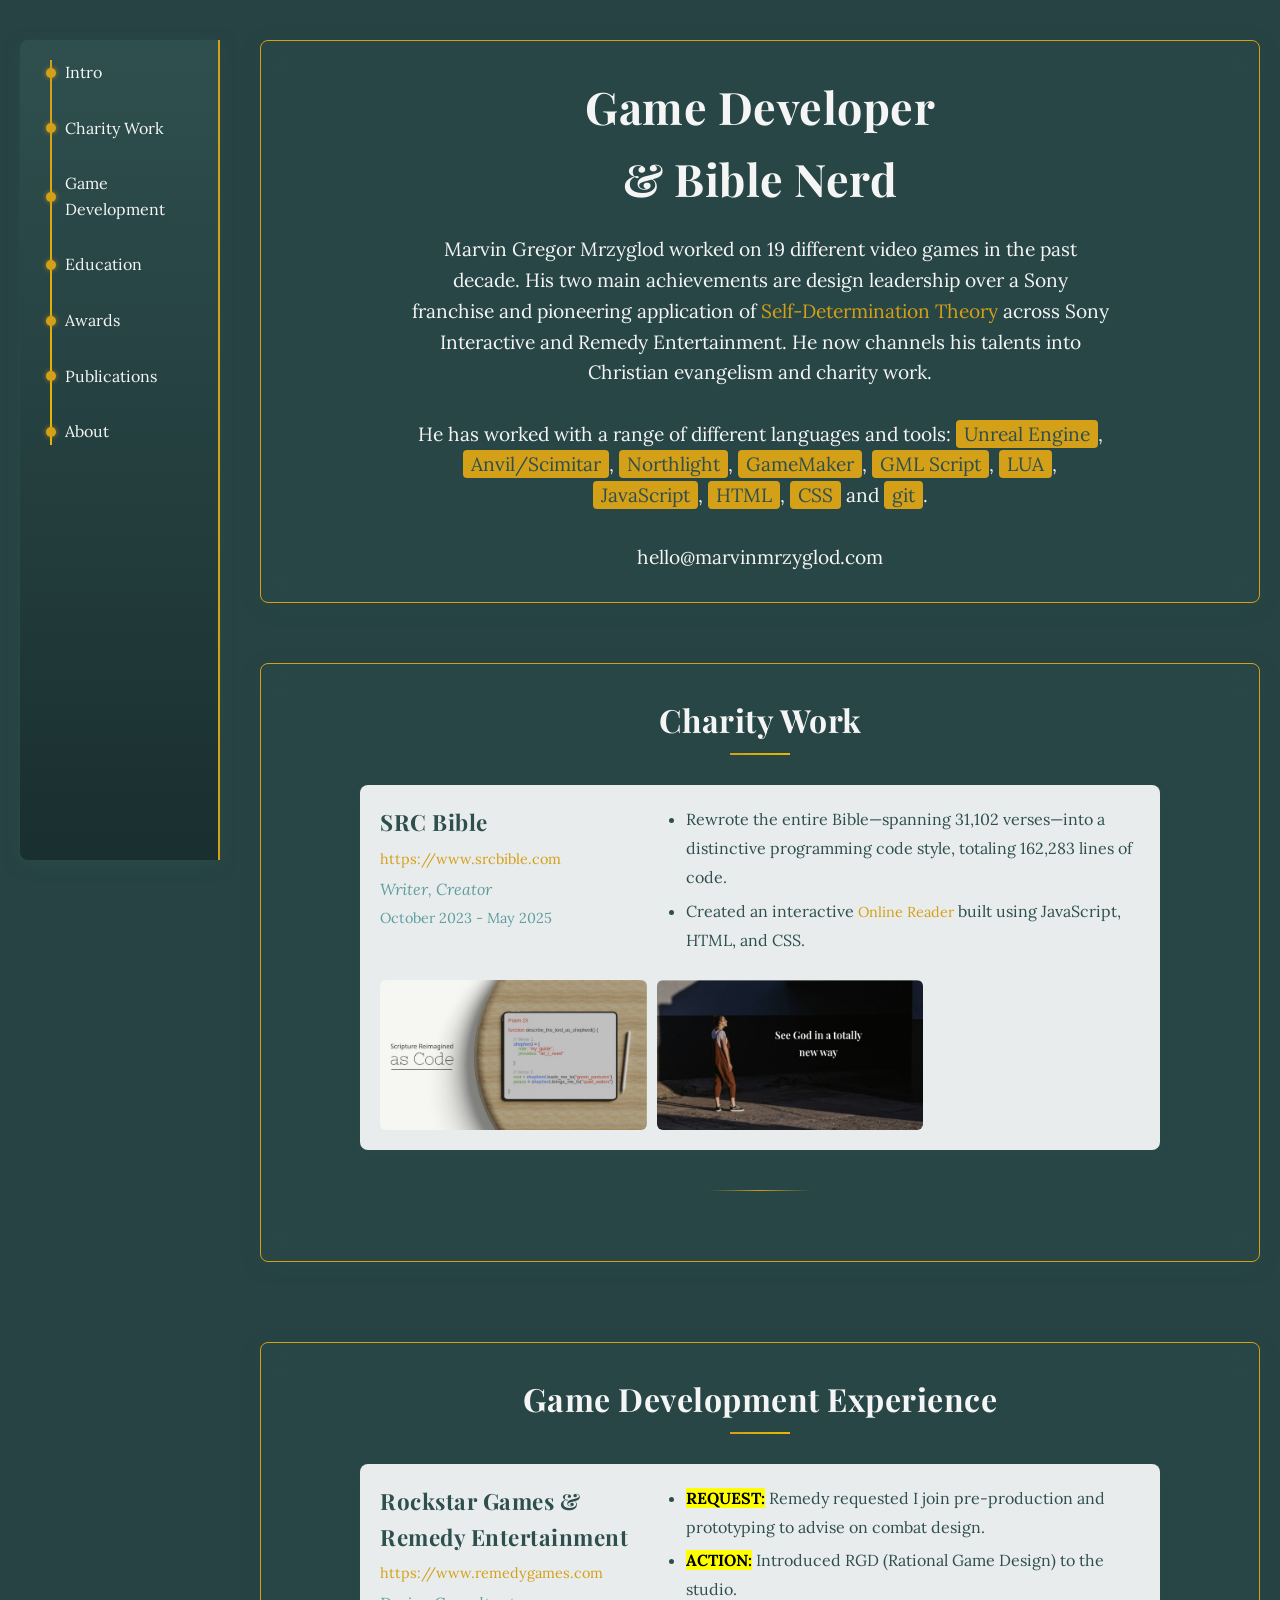
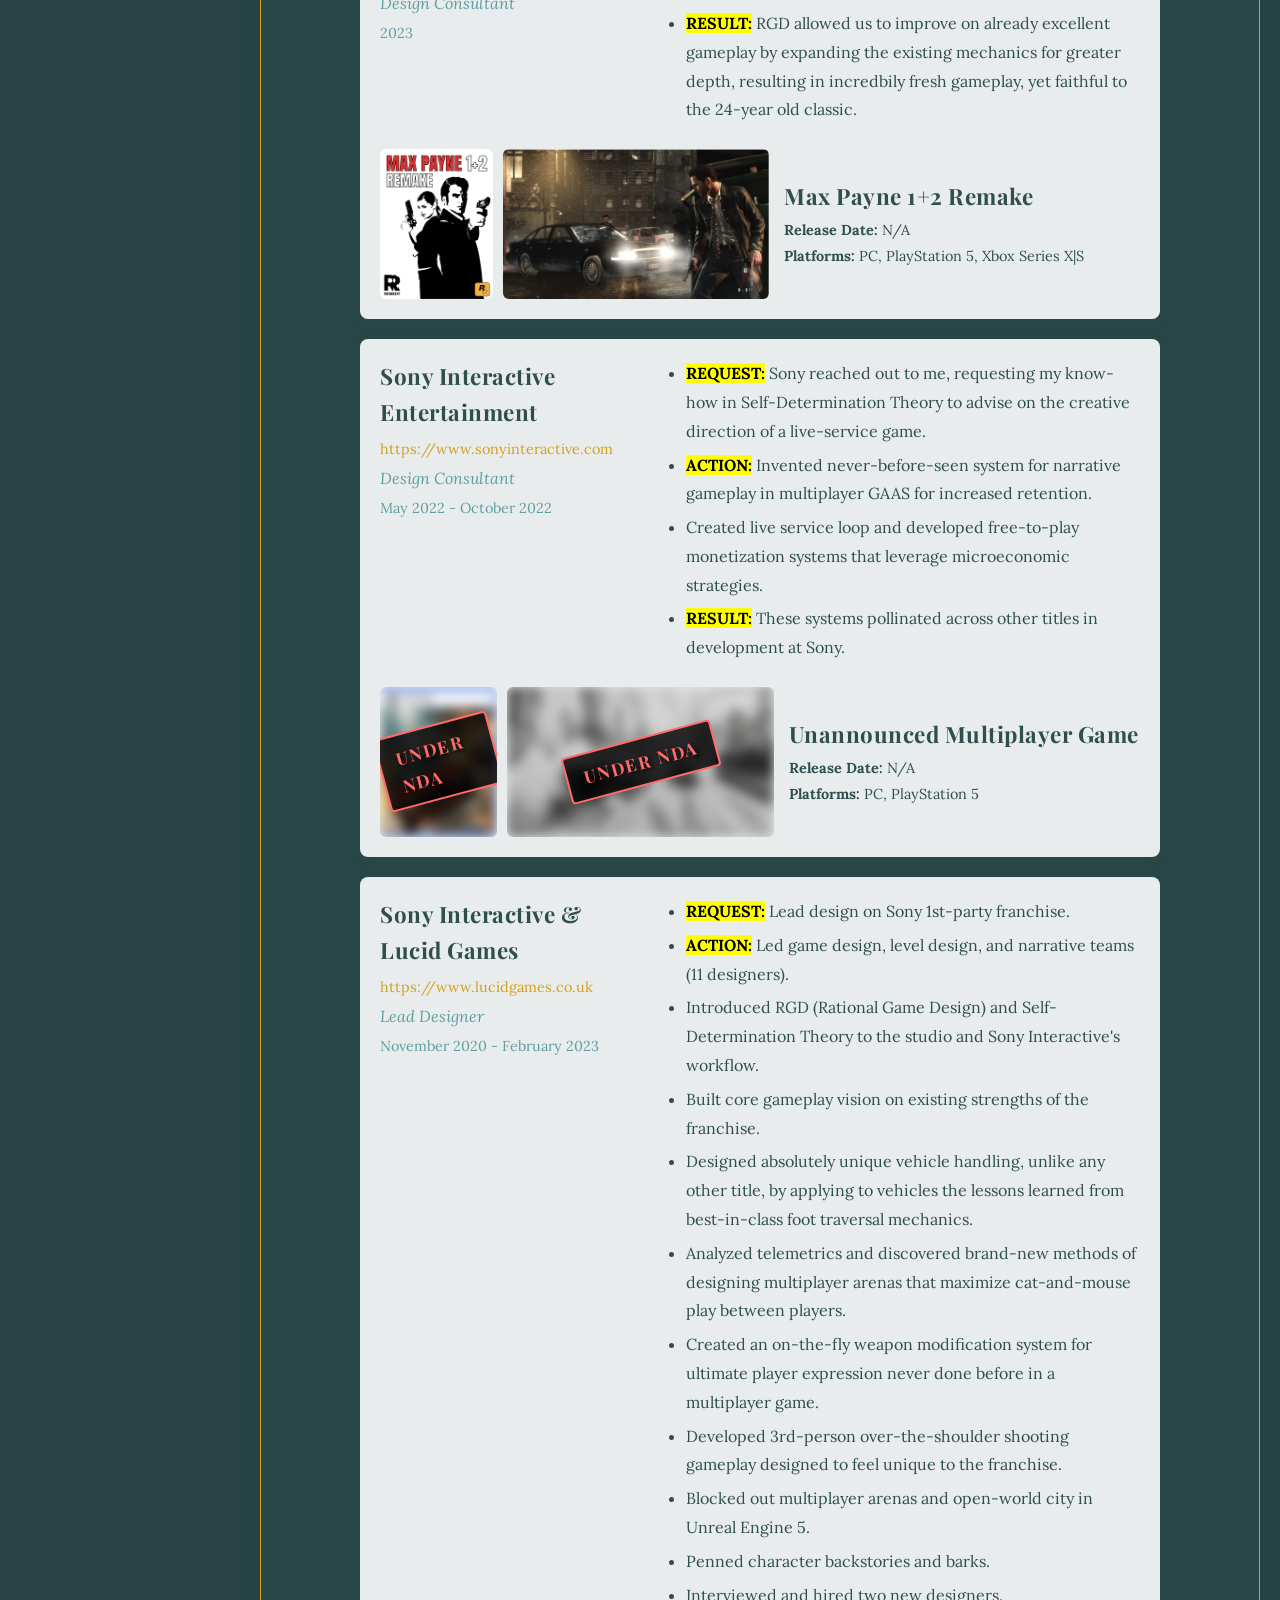
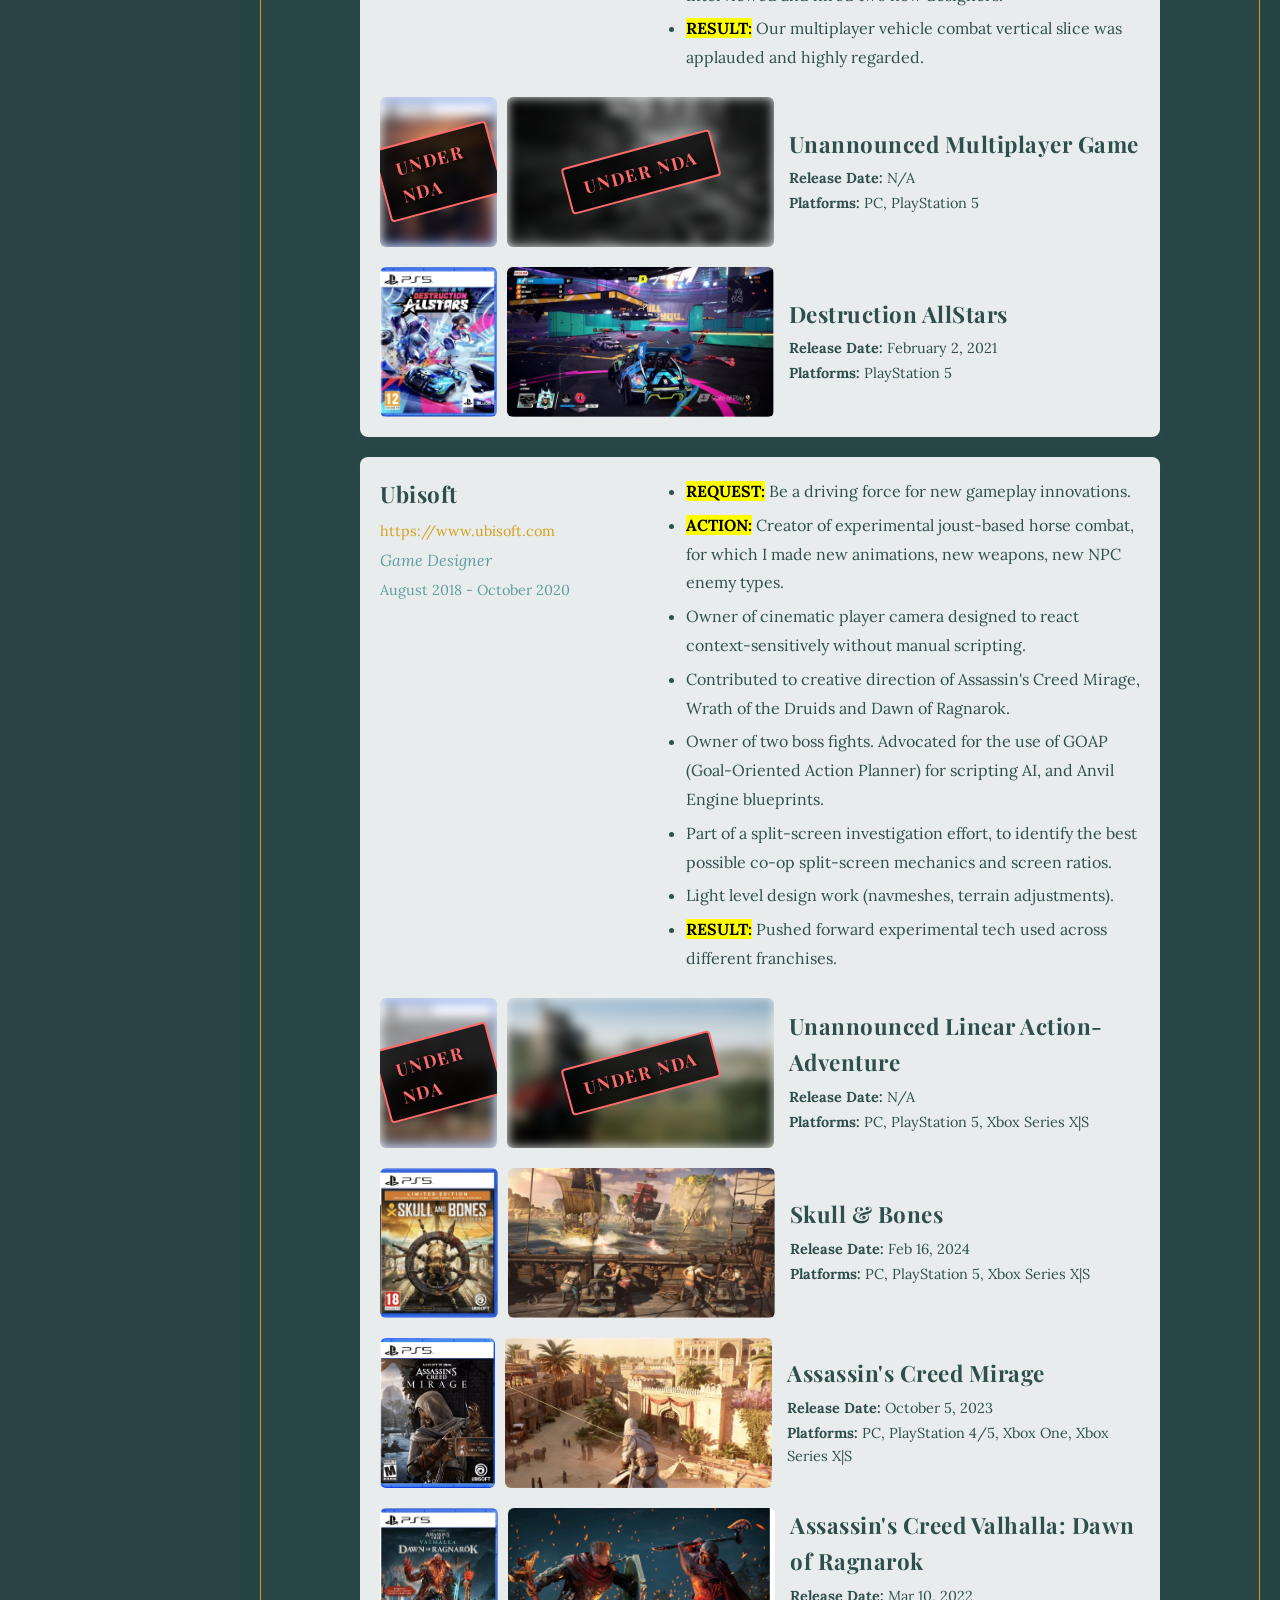
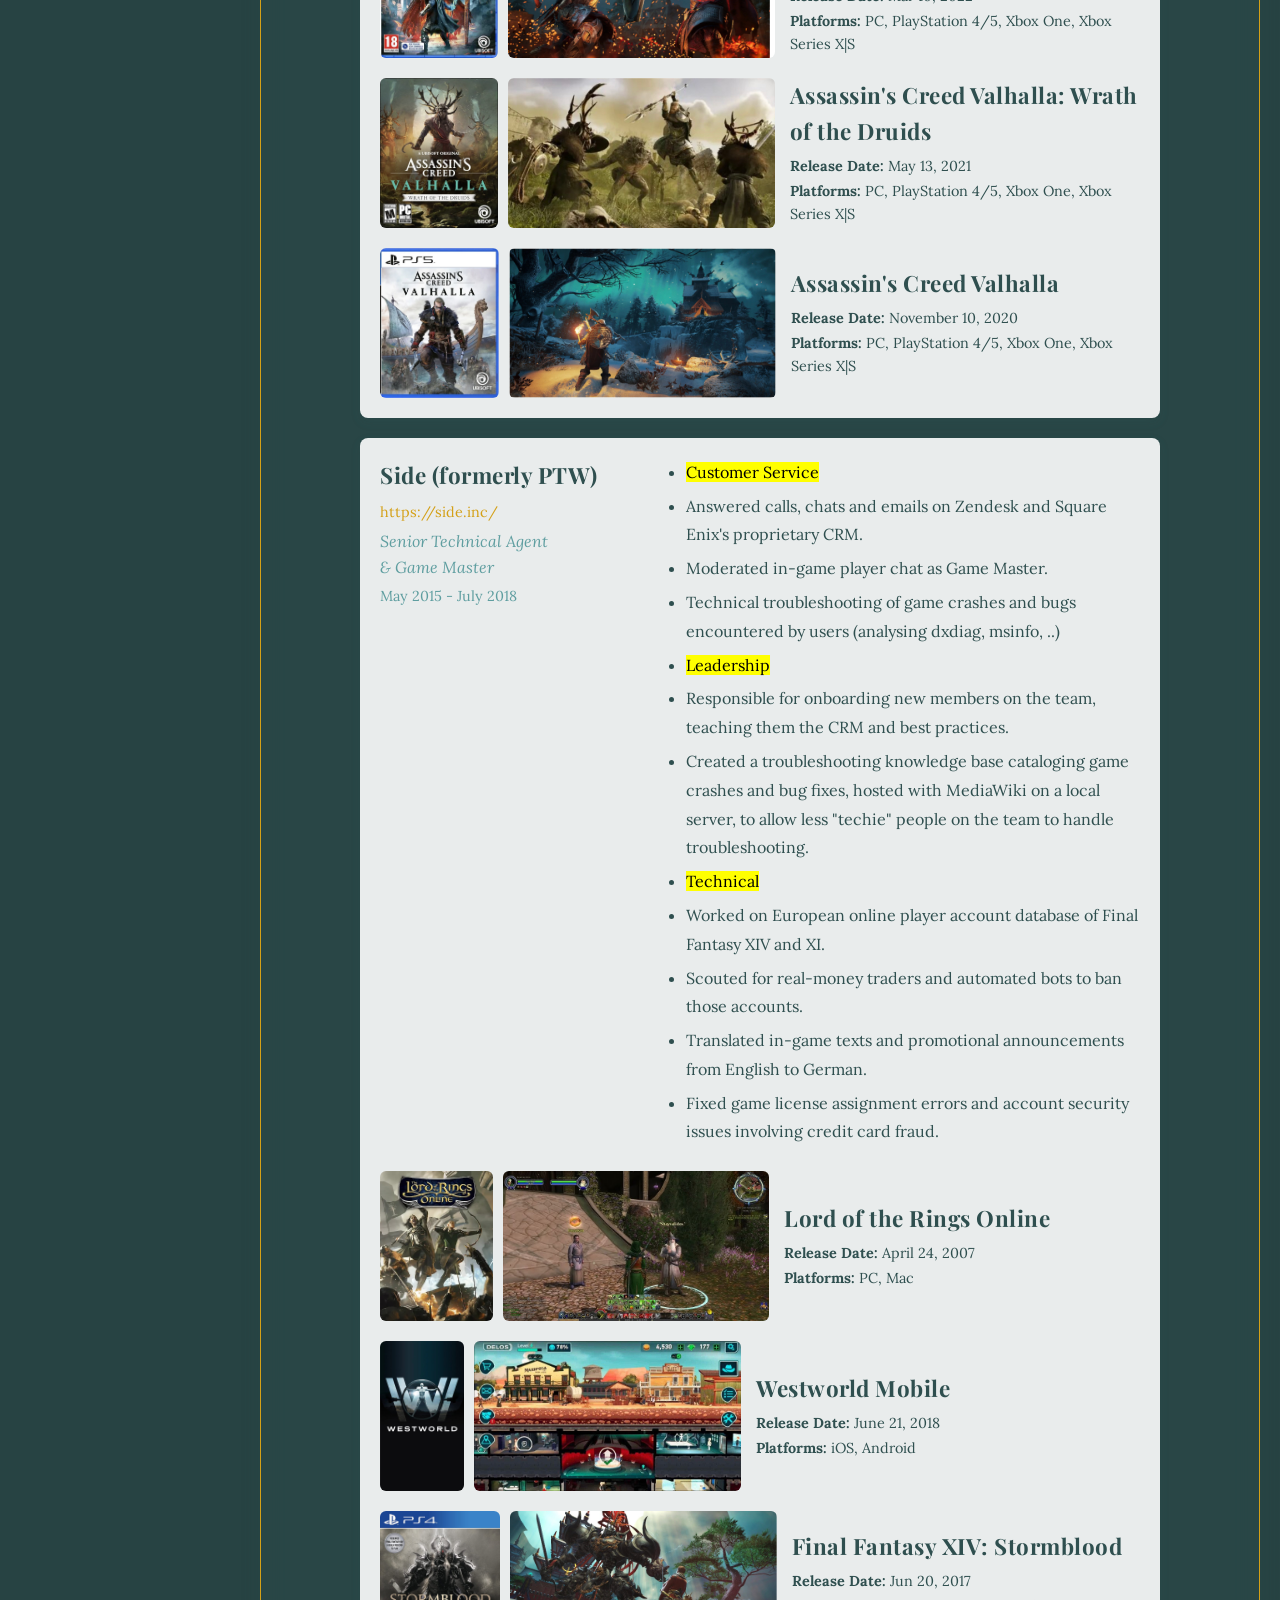
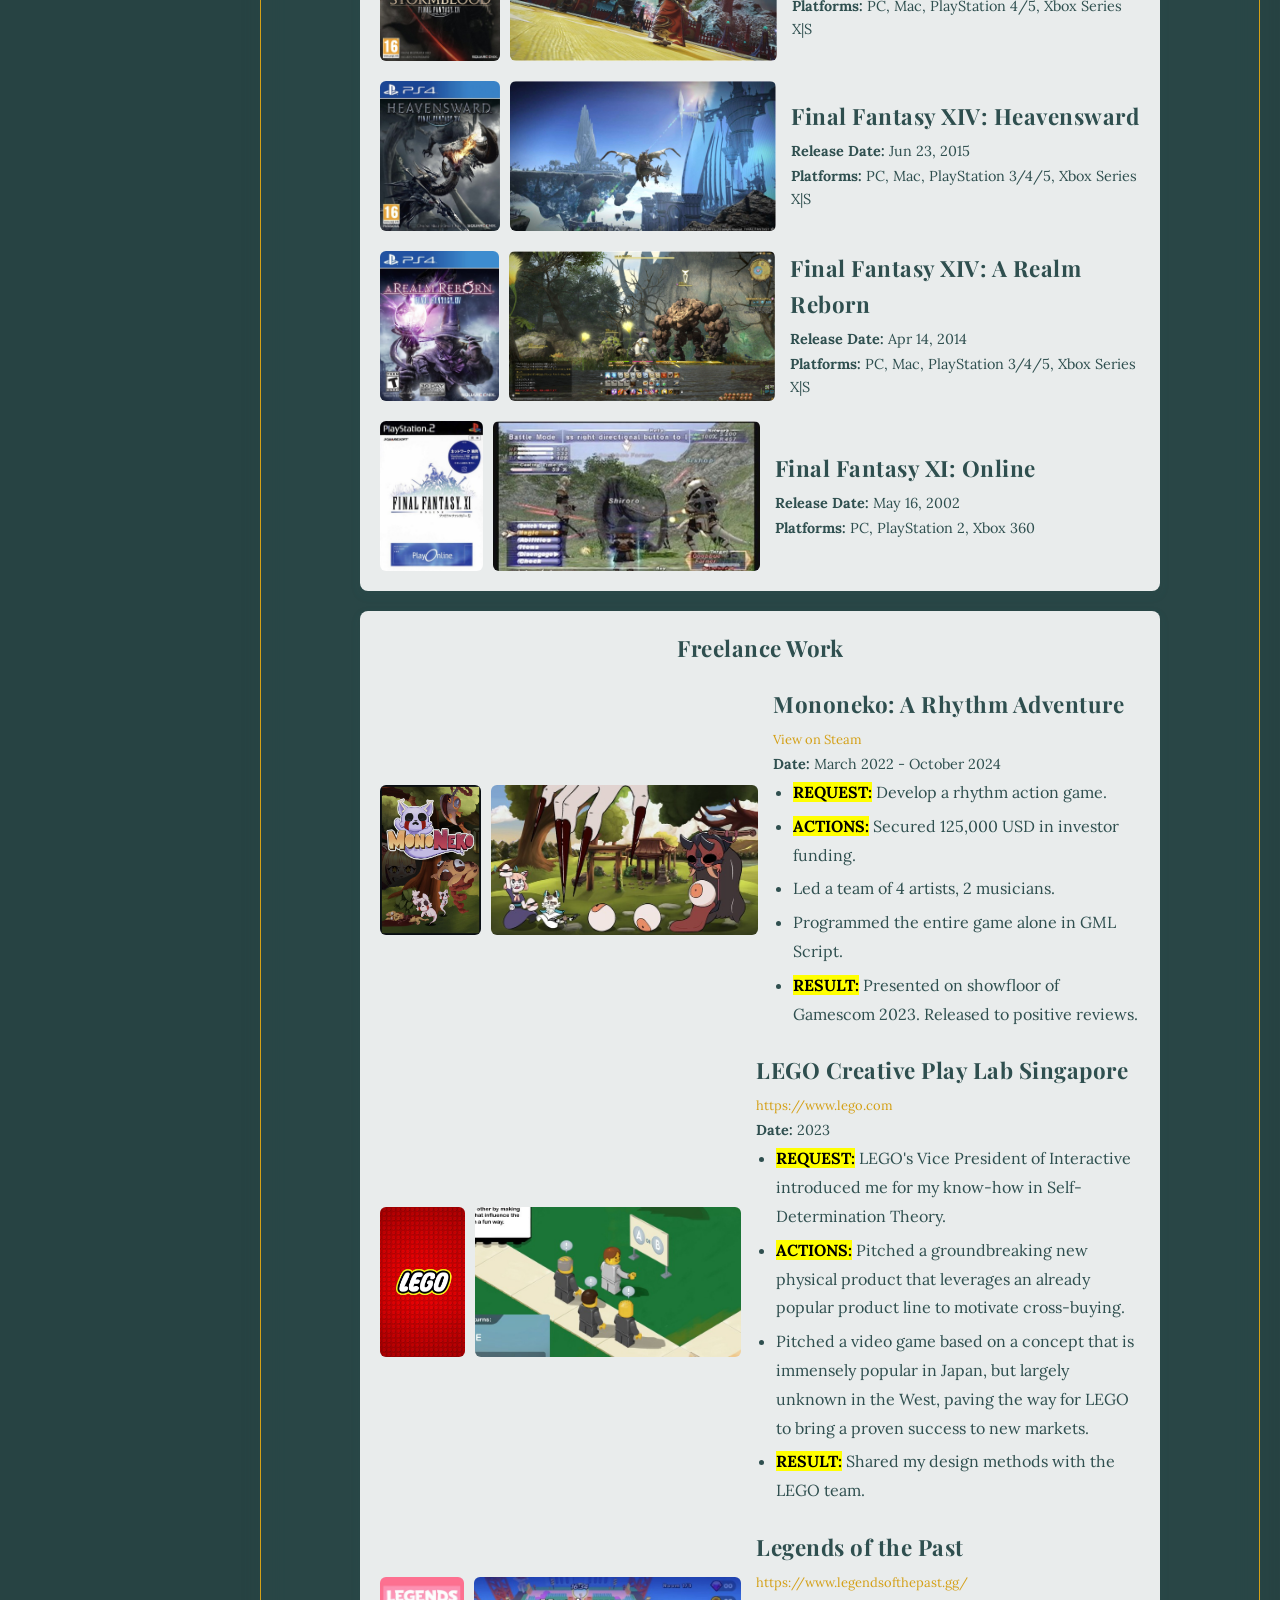
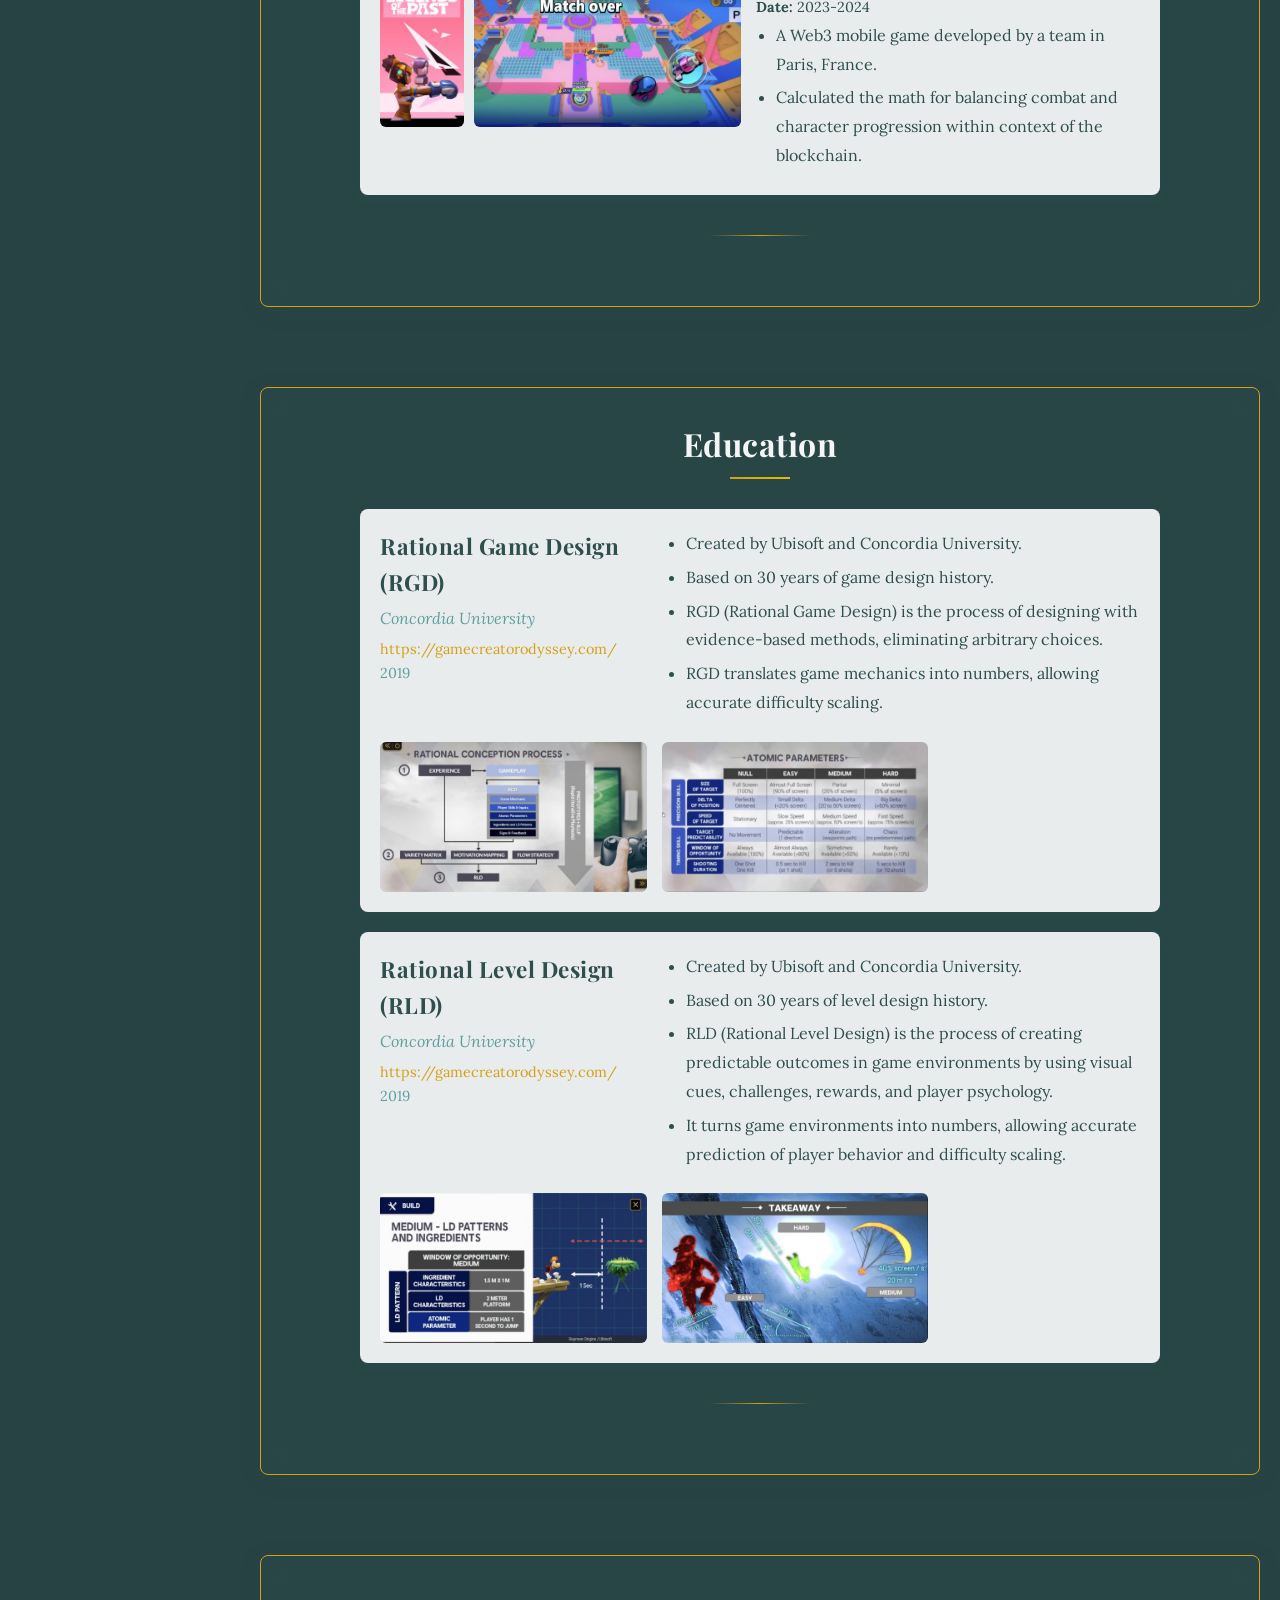
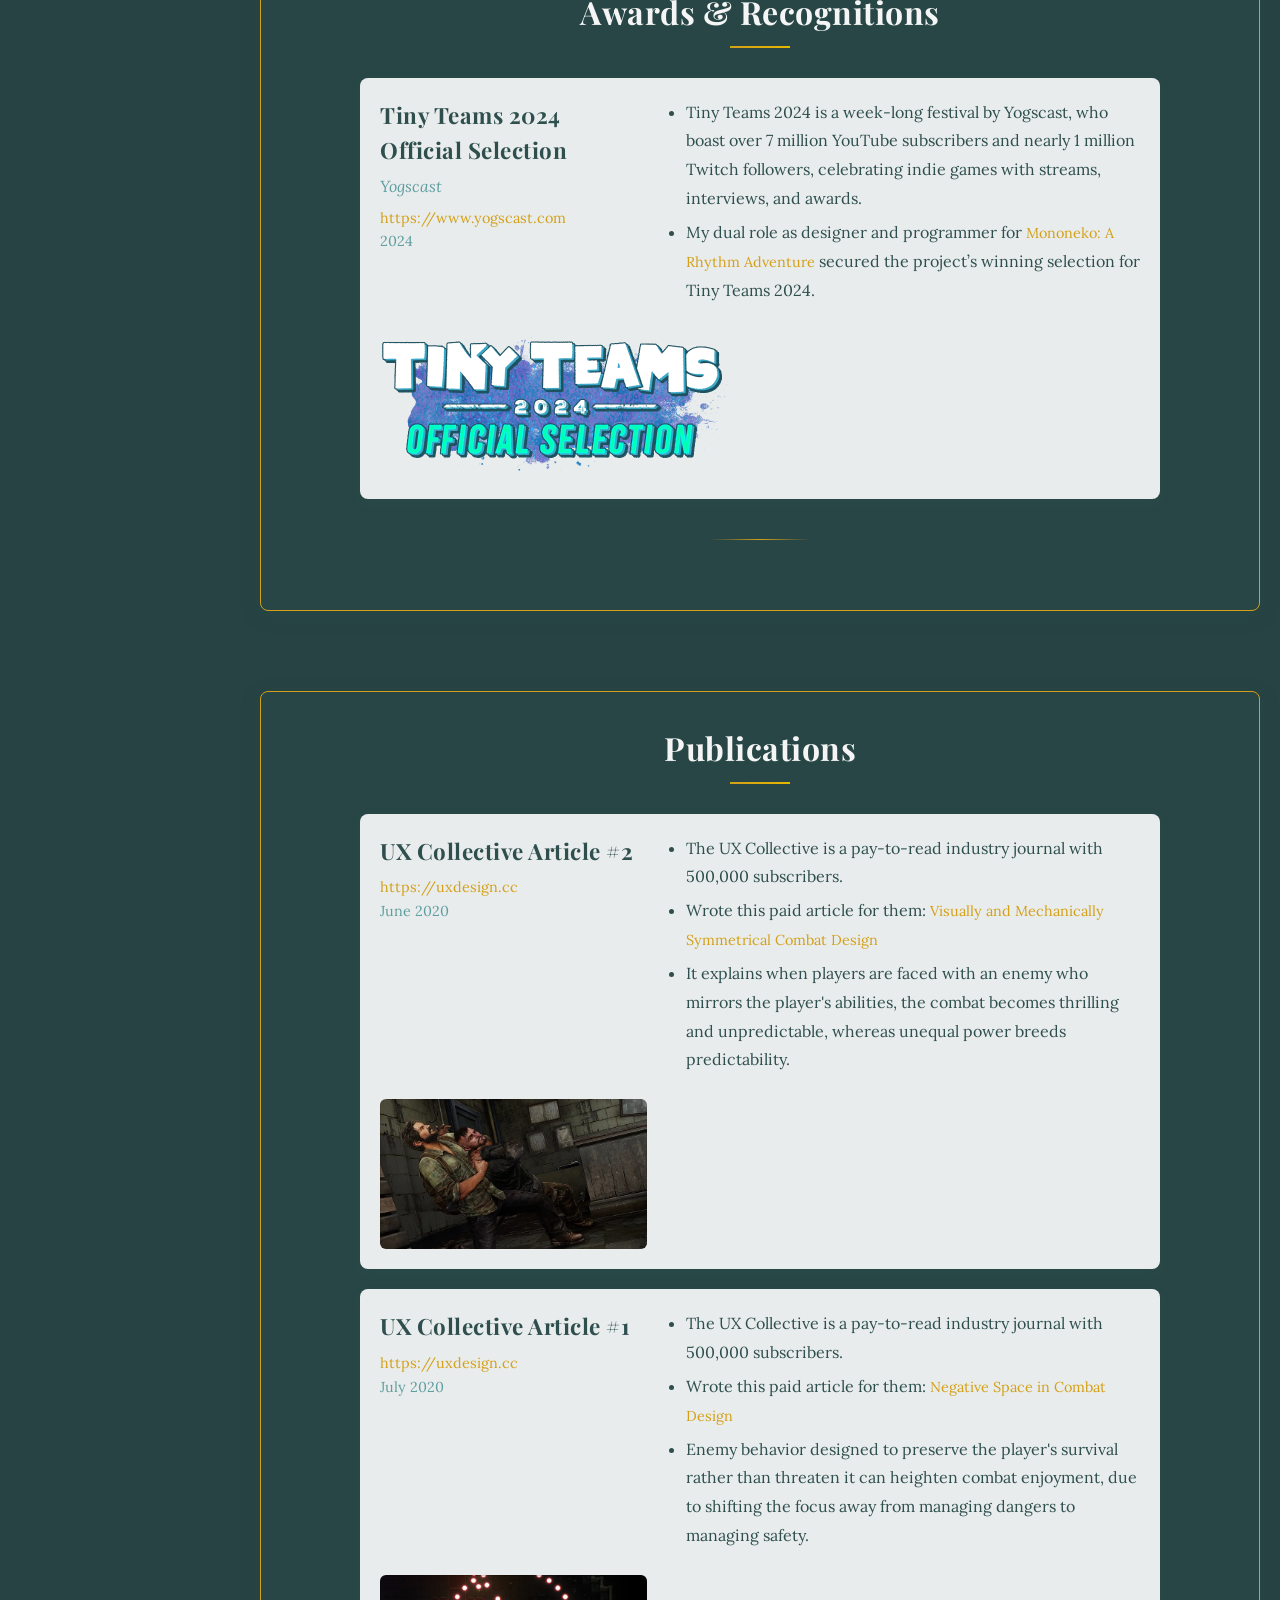
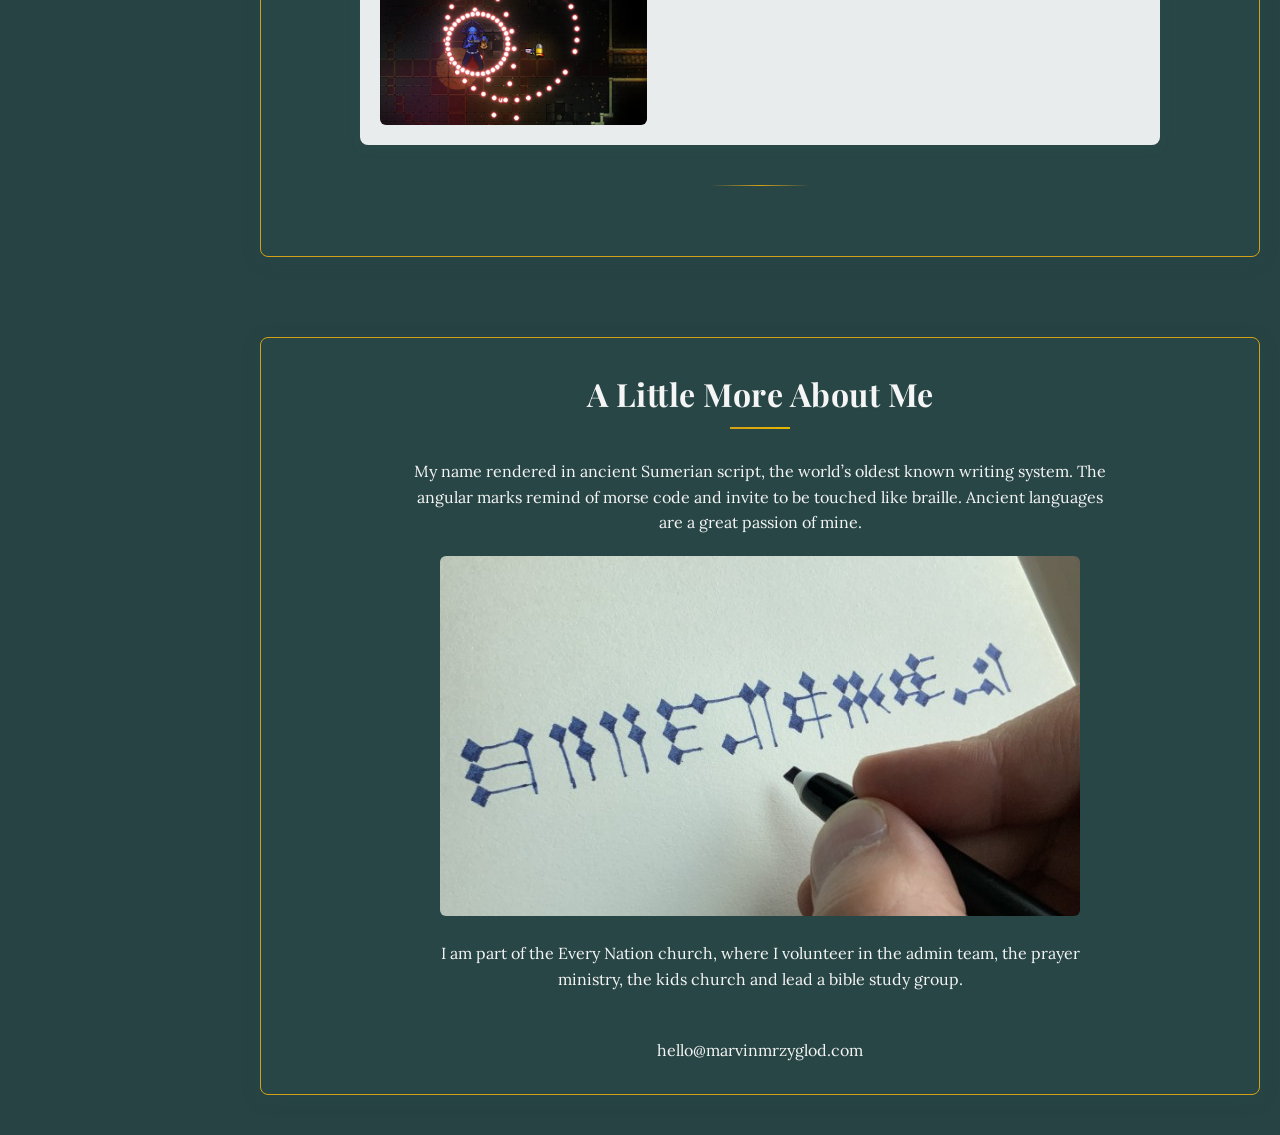
==== commit 5f998ab9: "Update index.html" ====
--- a/index.html
+++ b/index.html
@@ -386,14 +386,18 @@
                             </div>
                             <div class="text-right">
                                 <ul class="description-list">
+                                    <li><mark>Customer Service</mark></li>
+                                    <li>Answered calls, chats and emails on Zendesk and Square Enix's proprietary CRM.</li>
+                                    <li>Moderated in-game player chat as Game Master.</li>
+                                    <li>Technical troubleshooting of game crashes and bugs encountered by users (analysing dxdiag, msinfo, ..)</li>
+                                    <li><mark>Leadership</mark></li>
+                                    <li>Responsible for onboarding new members on the team, teaching them the CRM and best practices.</li>
+                                    <li>Created a troubleshooting knowledge base cataloging game crashes and bug fixes, hosted with MediaWiki on a local server, to allow less "techie" people on the team to handle troubleshooting.</li>
+                                    <li><mark>Technical</mark></li>
                                     <li>Worked on European online player account database of Final Fantasy XIV and XI.</li>
-                                    <li>Fixed game license assignment errors and account security issues involving credit card fraud.</li>
-                                    <li>Answered calls, chats and emails on Zendesk and Square Enix's proprietary CRM.</li>
-                                    <li>Technical troubleshooting of game crashes and bugs encountered by users (analysing dxdiag, msinfo, event viewer, ...)</li>
-                                    <li>As the most "techie" person on the team, I created a troubleshooting knowledge base cataloging game crashes and bug fixes, hosted with MediaWiki on a local server, to <mark>help everyone on the team handle troubleshooting tickets.</mark></li>
-                                    <li>Moderated in-game player chat as Game Master.</li>
                                     <li>Scouted for real-money traders and automated bots to ban those accounts.</li>
                                     <li>Translated in-game texts and promotional announcements from English to German.</li>
+                                    <li>Fixed game license assignment errors and account security issues involving credit card fraud.</li>
                                 </ul>
                             </div>
                         </div>
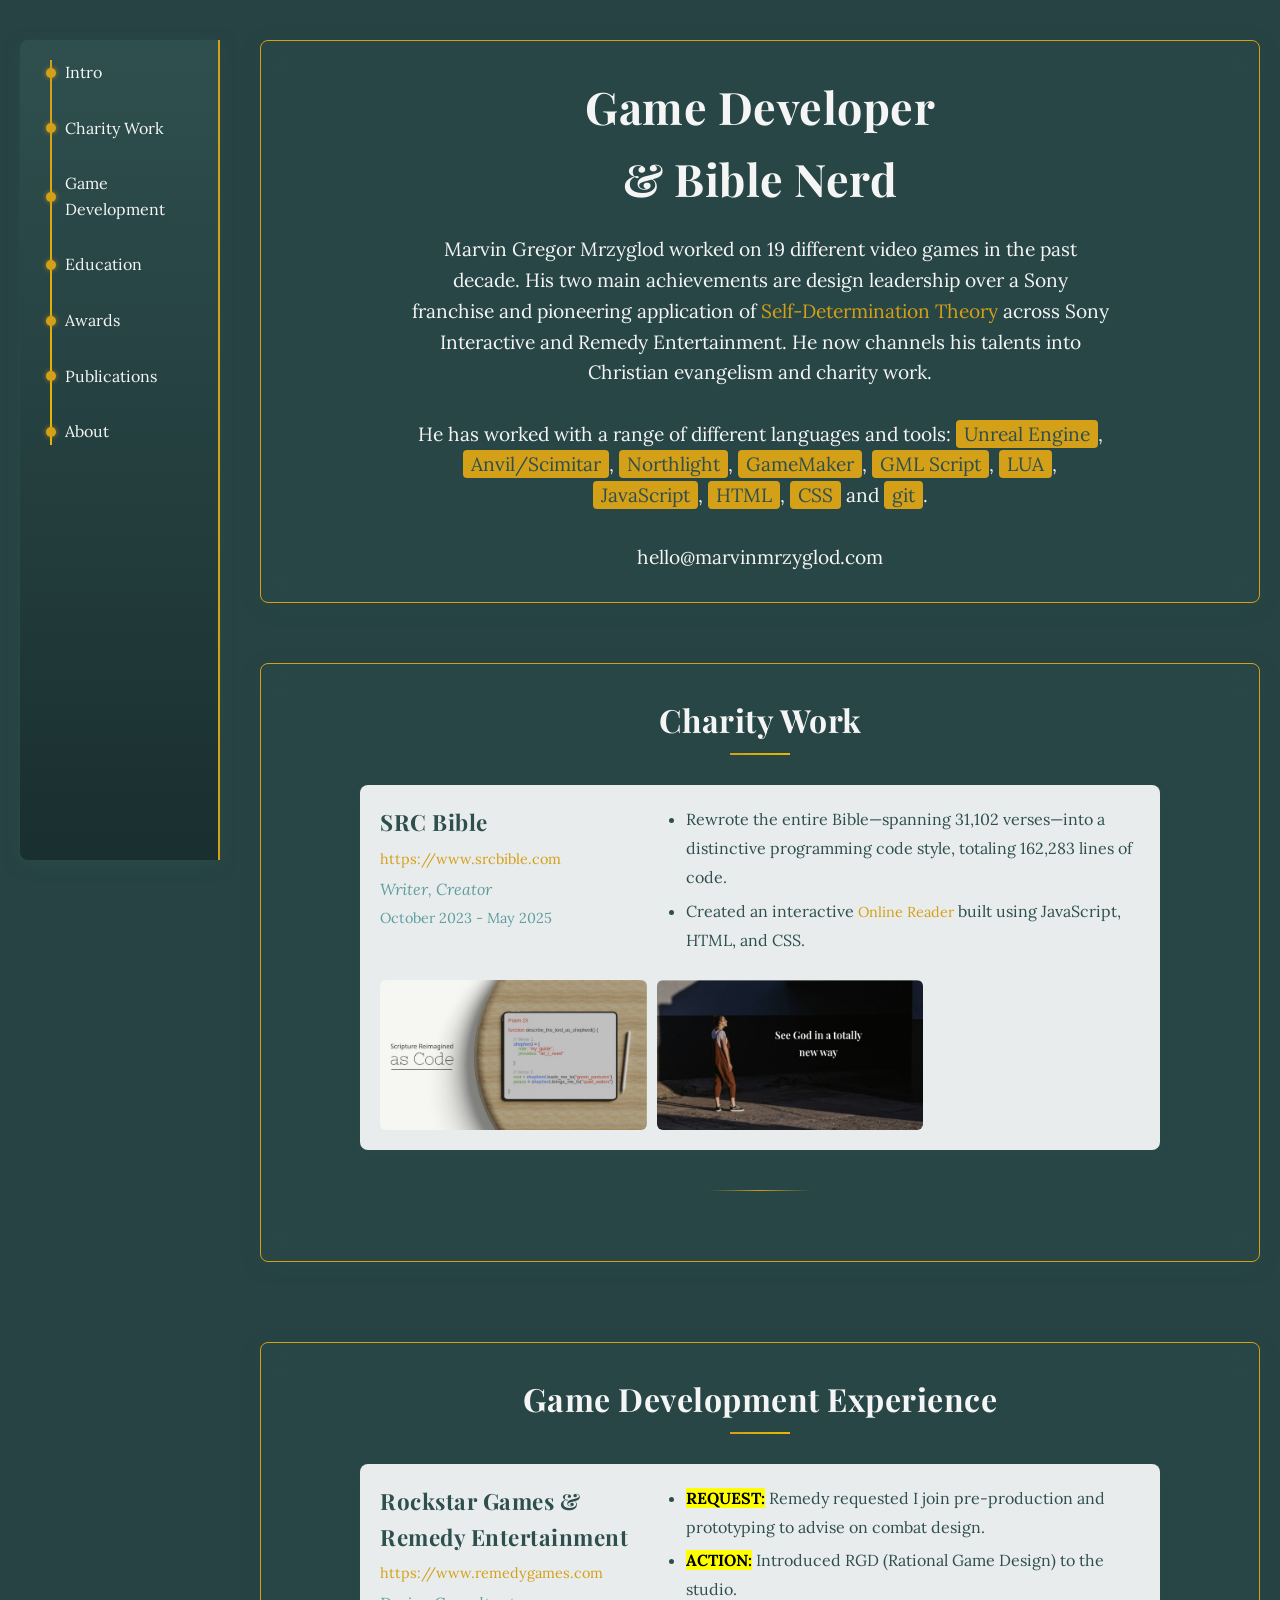
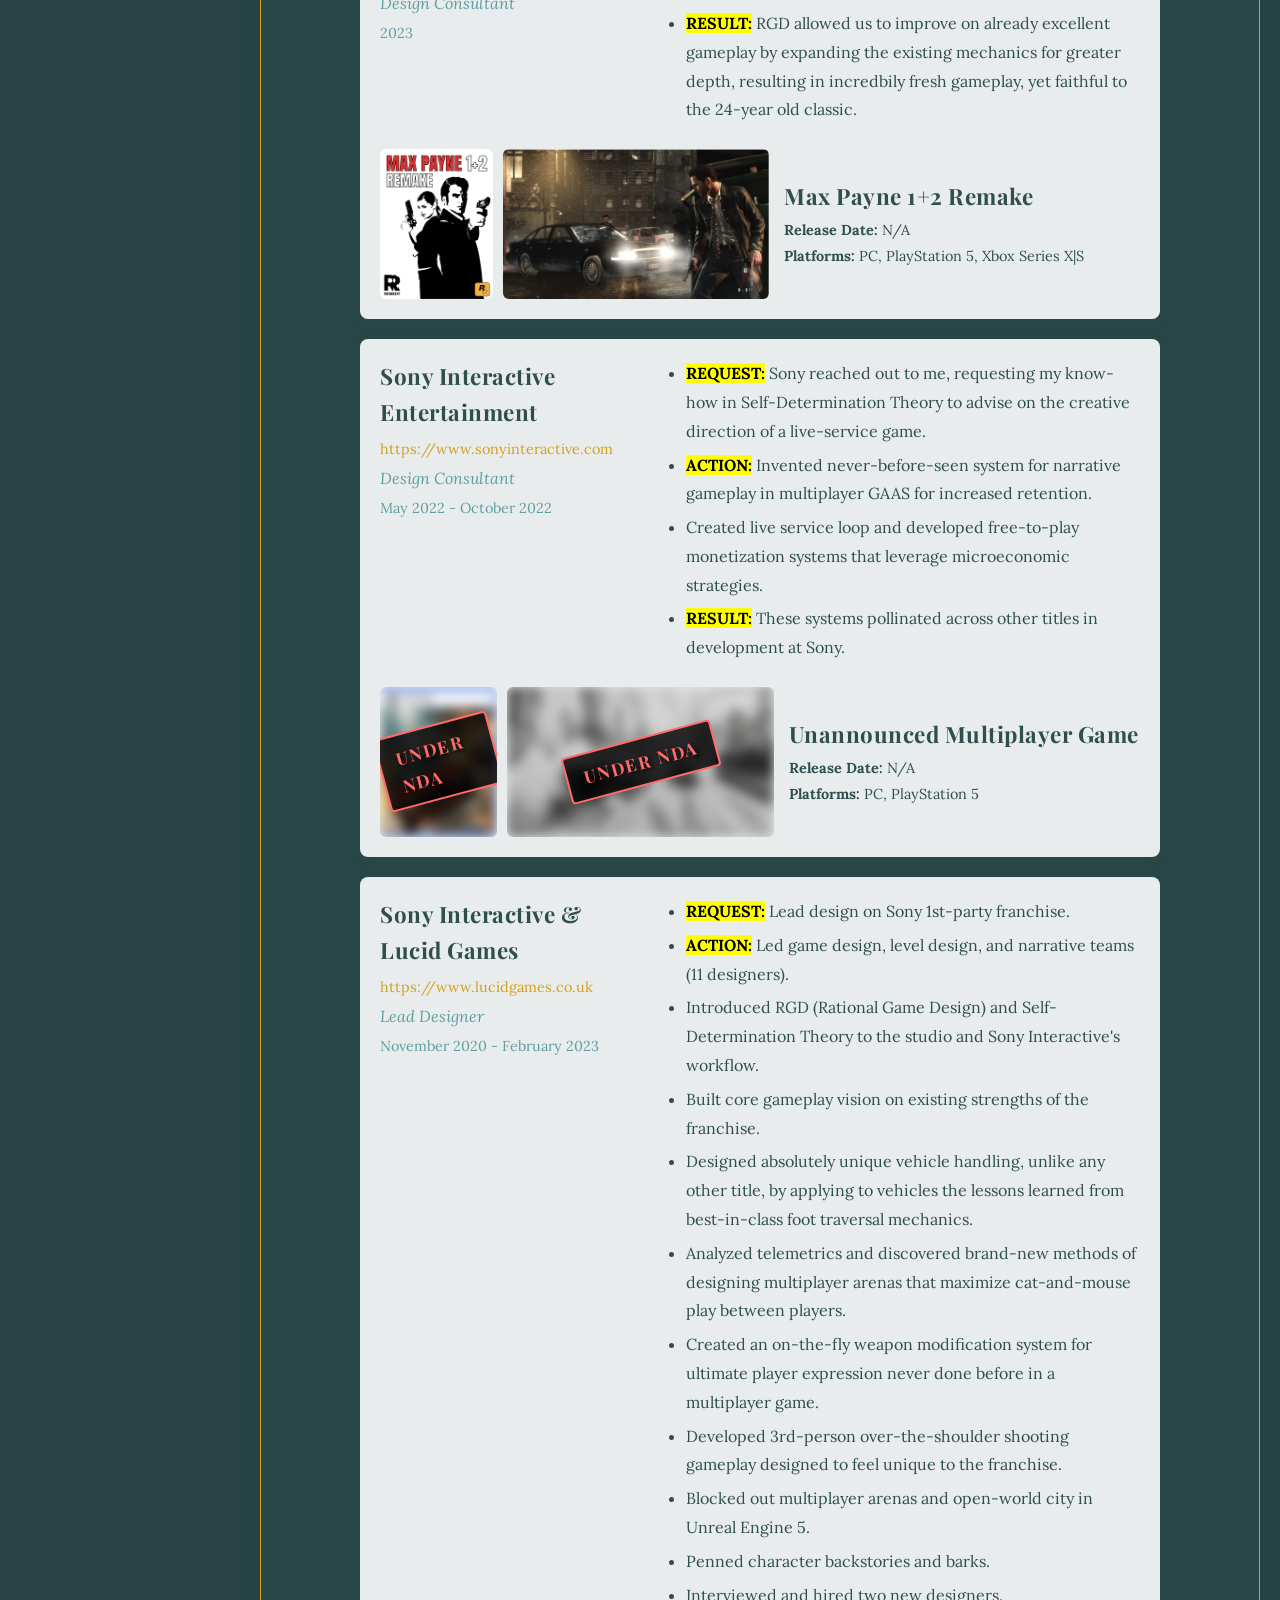
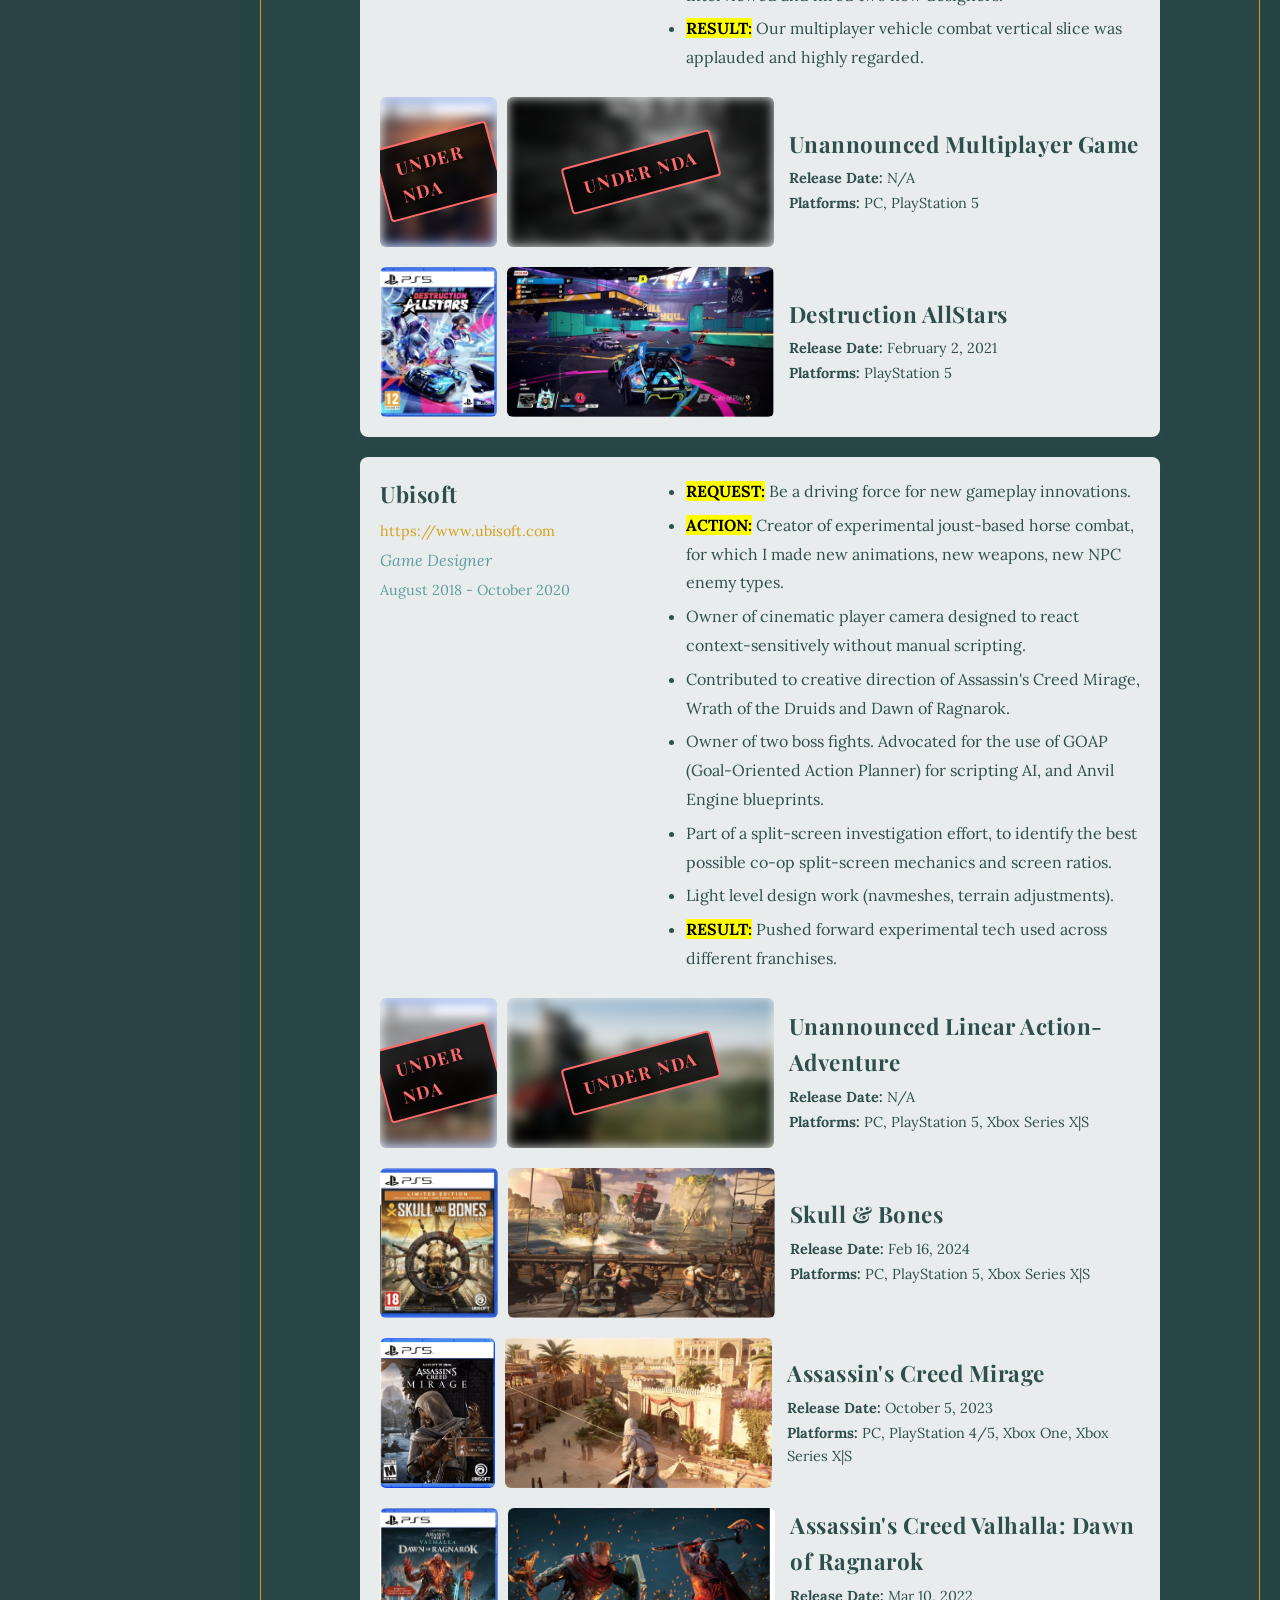
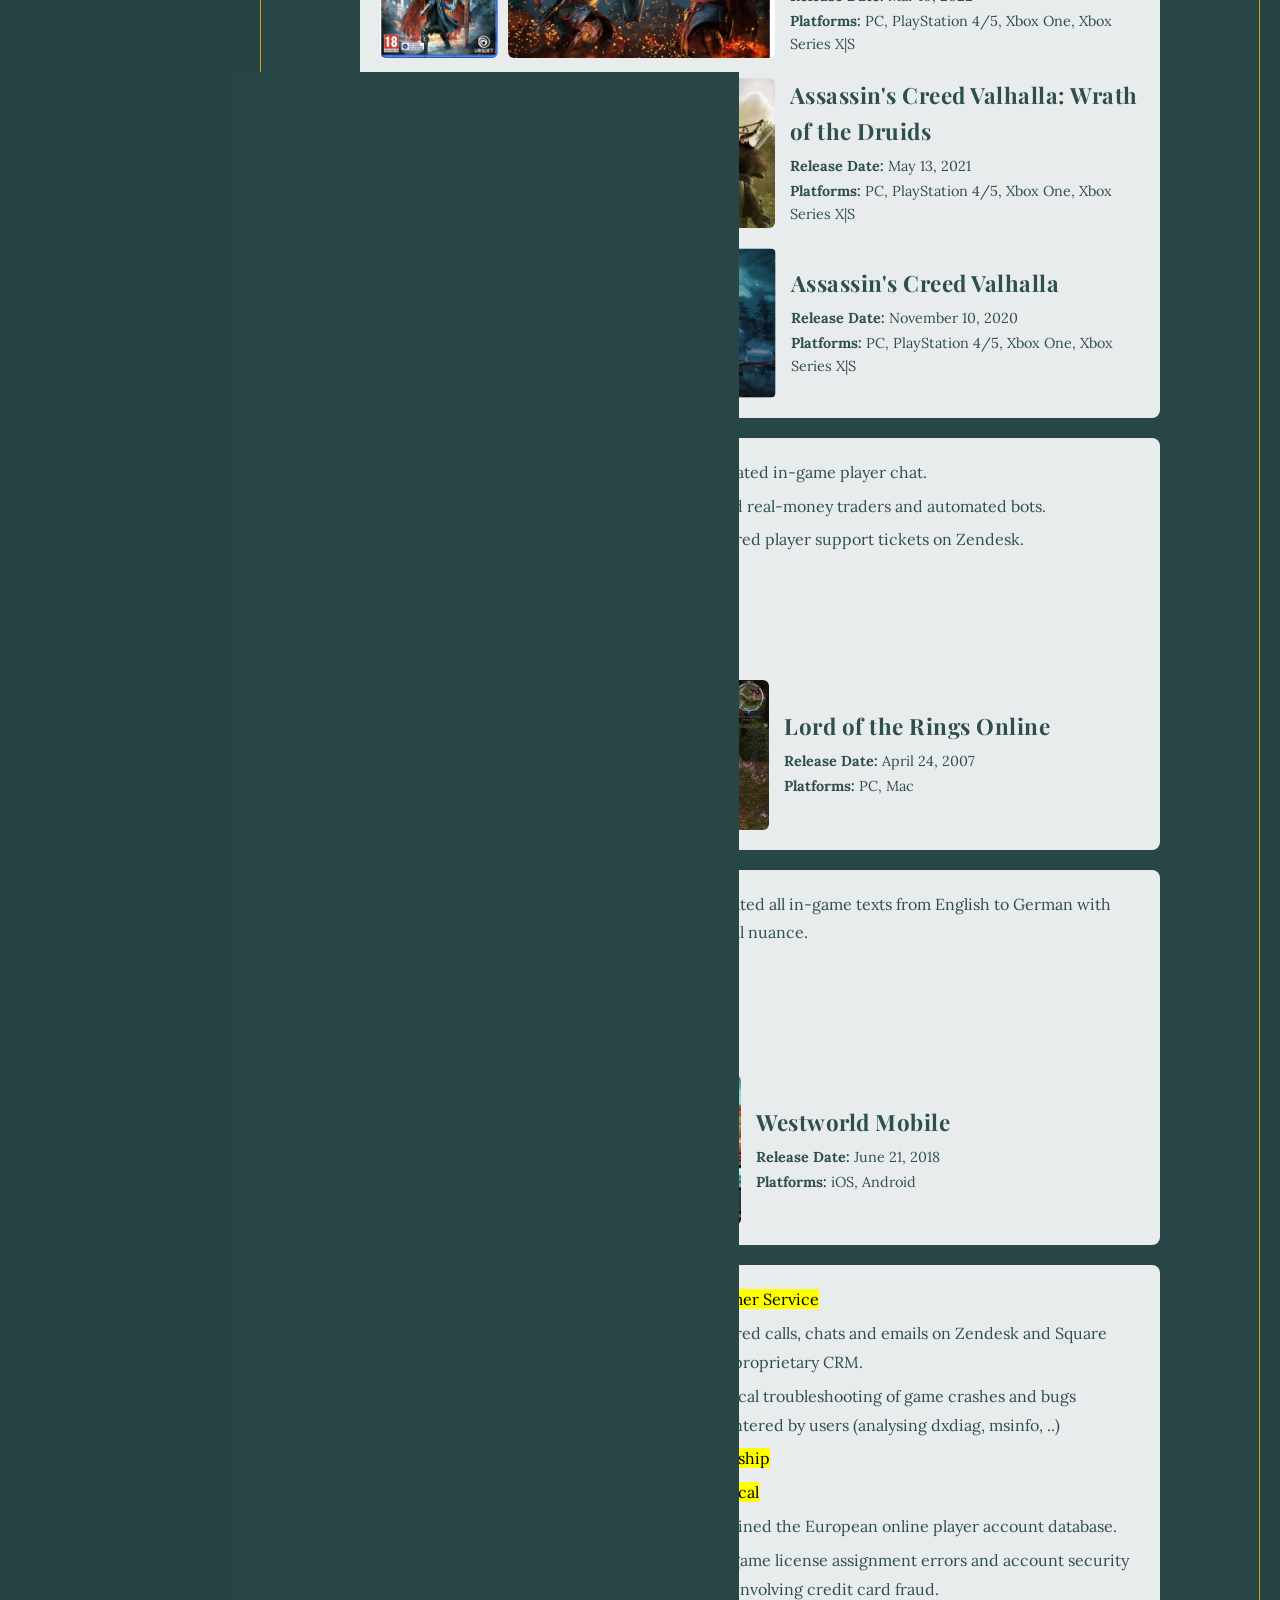
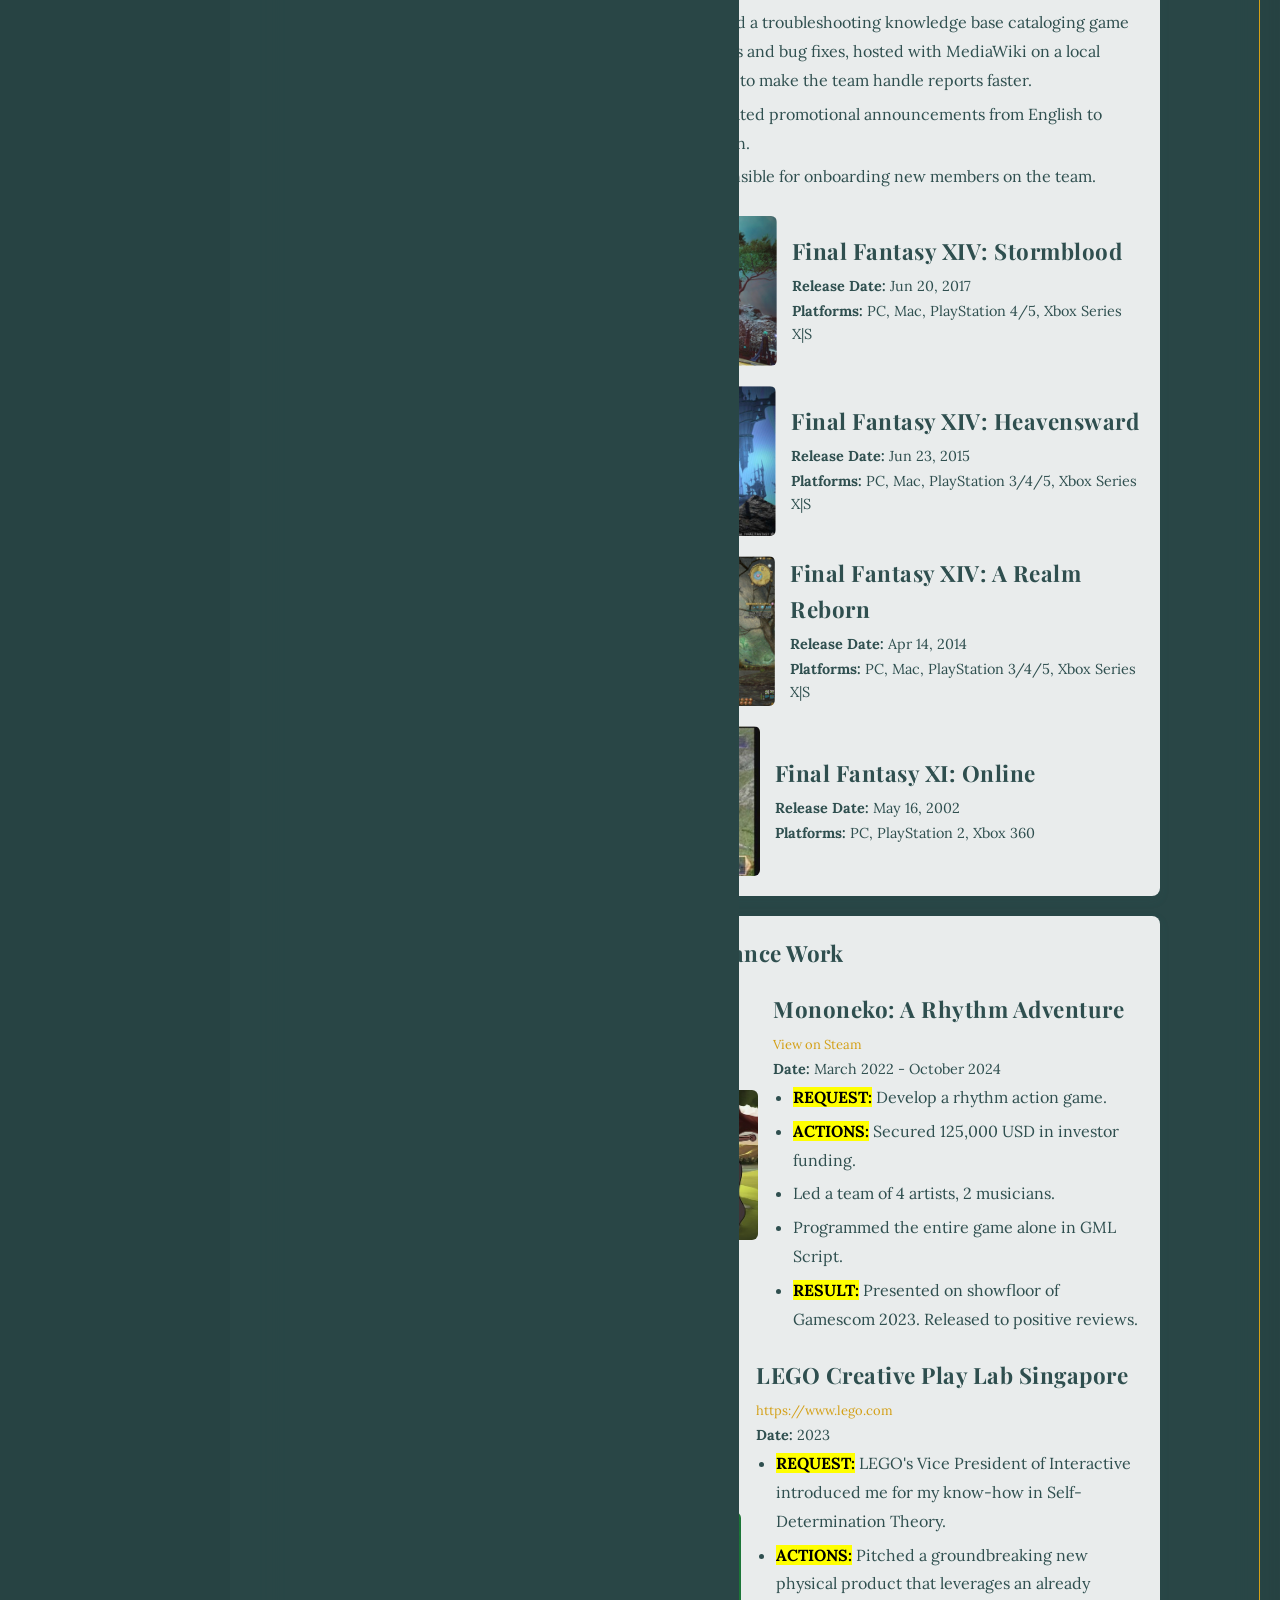
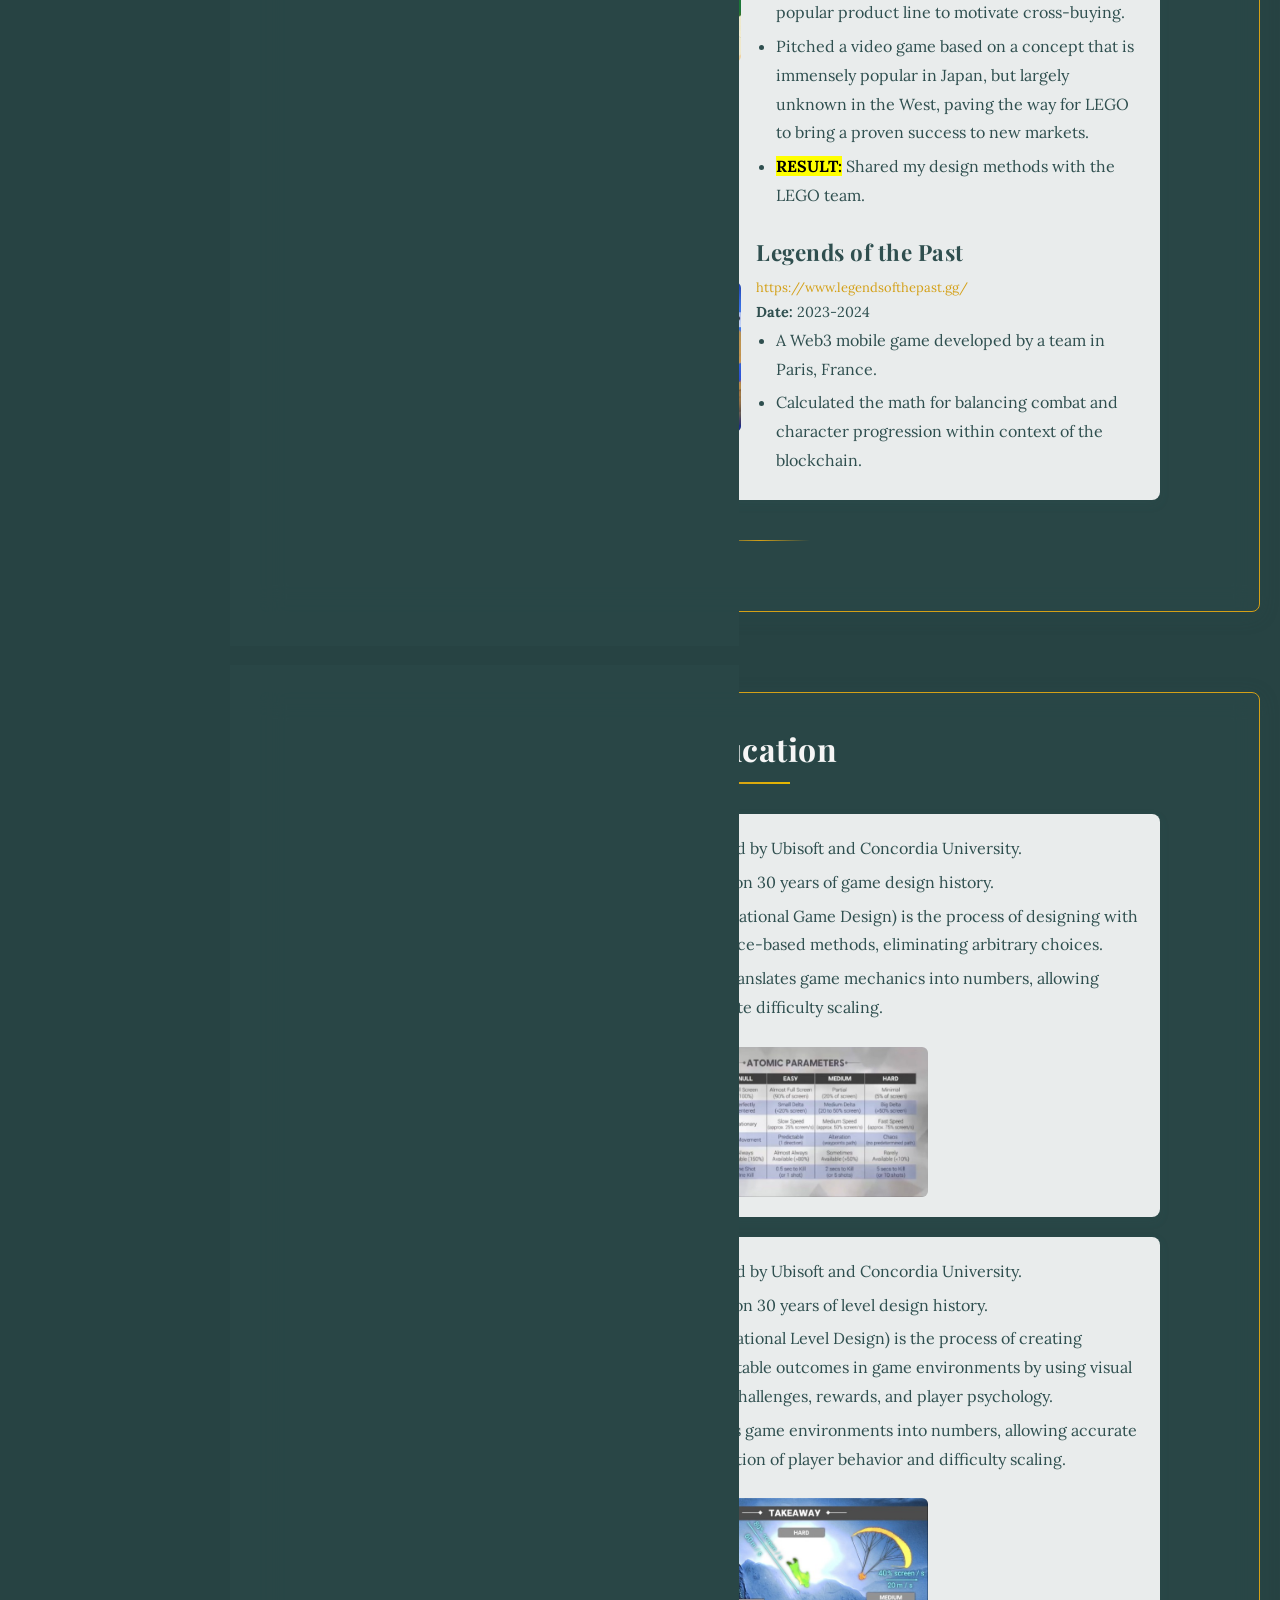
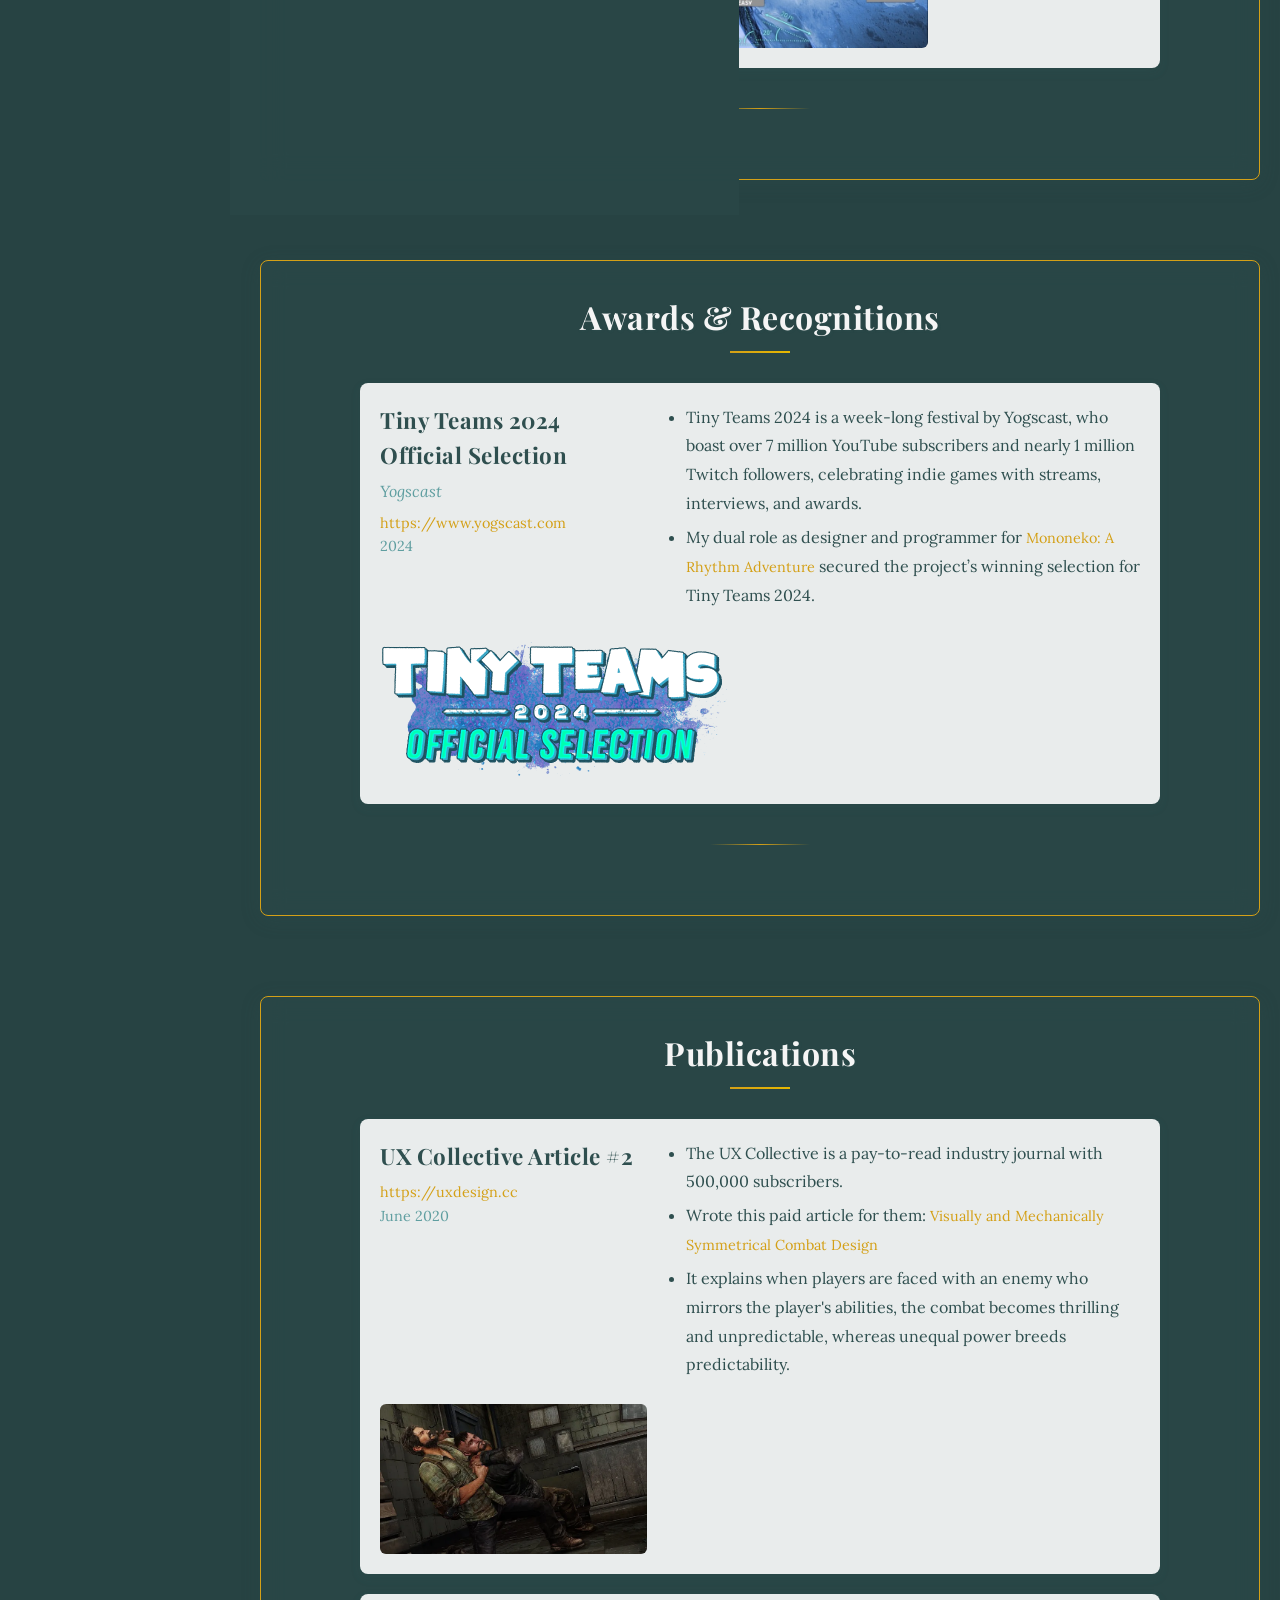
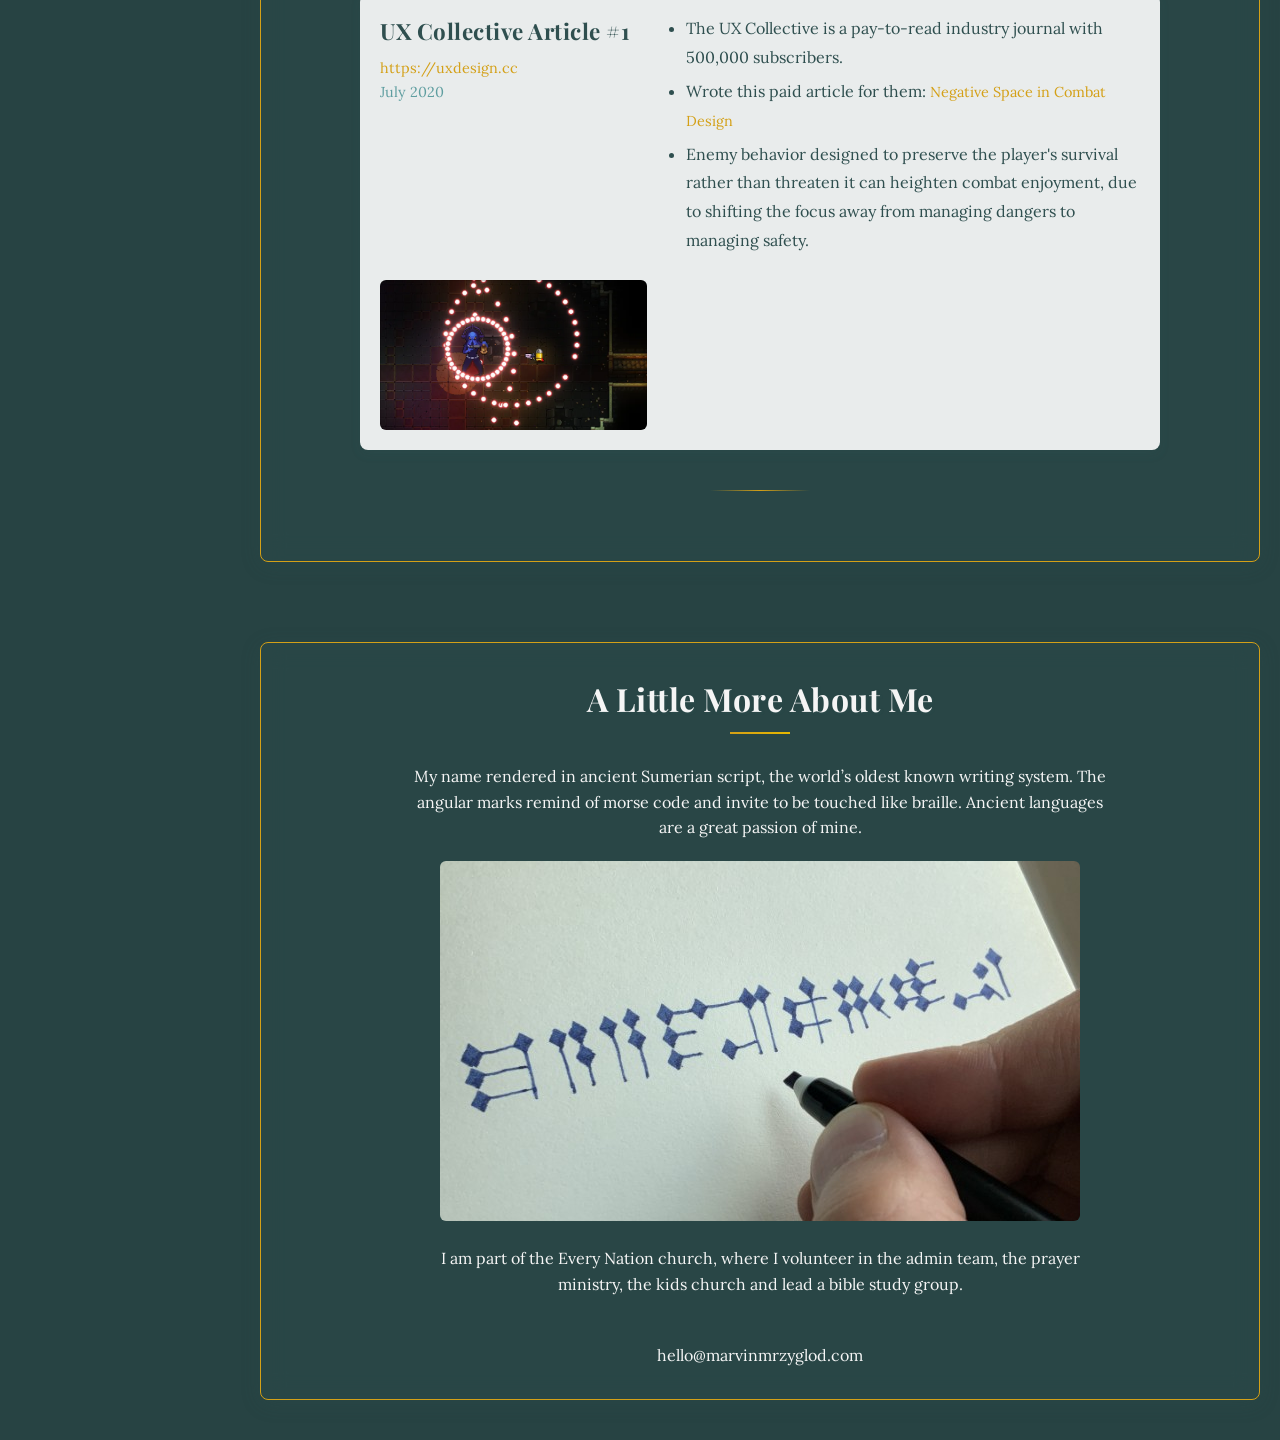
==== commit 6df03258: "Update index.html" ====
--- a/index.html
+++ b/index.html
@@ -379,25 +379,16 @@
                     <div class="item">
                         <div class="text-content">
                             <div class="text-left">
-                                <h3>Side (formerly PTW)</h3>
-                                <a href="https://side.inc/">https://side.inc/</a>
-                                <div class="job-title">Senior Technical Agent<br>& Game Master</div>
-                                <div class="date-range">May 2015 - July 2018</div>
-                            </div>
-                            <div class="text-right">
-                                <ul class="description-list">
-                                    <li><mark>Customer Service</mark></li>
-                                    <li>Answered calls, chats and emails on Zendesk and Square Enix's proprietary CRM.</li>
-                                    <li>Moderated in-game player chat as Game Master.</li>
-                                    <li>Technical troubleshooting of game crashes and bugs encountered by users (analysing dxdiag, msinfo, ..)</li>
-                                    <li><mark>Leadership</mark></li>
-                                    <li>Responsible for onboarding new members on the team, teaching them the CRM and best practices.</li>
-                                    <li>Created a troubleshooting knowledge base cataloging game crashes and bug fixes, hosted with MediaWiki on a local server, to allow less "techie" people on the team to handle troubleshooting.</li>
-                                    <li><mark>Technical</mark></li>
-                                    <li>Worked on European online player account database of Final Fantasy XIV and XI.</li>
-                                    <li>Scouted for real-money traders and automated bots to ban those accounts.</li>
-                                    <li>Translated in-game texts and promotional announcements from English to German.</li>
-                                    <li>Fixed game license assignment errors and account security issues involving credit card fraud.</li>
+                                <h3>Warner Bros. &<br>Daybreak Game Company</h3>
+                                <a href="https://www.daybreakgames.com">https://www.daybreakgames.com</a>
+                                <div class="job-title">Game Master</div>
+                                <div class="date-range">January 2018 - July 2018</div>
+                            </div>
+                            <div class="text-right">
+                                <ul class="description-list">
+                                    <li>Moderated in-game player chat.</li>
+                                    <li>Banned real-money traders and automated bots.</li>
+                                    <li>Answered player support tickets on Zendesk.</li> 
                                 </ul>
                             </div>
                         </div>
@@ -424,6 +415,23 @@
                                 <p><strong>Platforms:</strong> PC, Mac</p>
                             </div>
                         </div>
+                    </div>
+
+                    
+                    <div class="item">
+                        <div class="text-content">
+                            <div class="text-left">
+                                <h3>Warner Bros. &<br>Behavior Interactive</h3>
+                                <a href="https://www.warnerbros.com/">https://www.warnerbros.com/</a>
+                                <div class="job-title">Localization (German)</div>
+                                <div class="date-range">January 2018 - March 2018</div>
+                            </div>
+                            <div class="text-right">
+                                <ul class="description-list">
+                                    <li>Translated all in-game texts from English to German with cultural nuance.</li>
+                                </ul>
+                            </div>
+                        </div>             
                         <div class="game-info">
                             <div class="screenshots">
                                 <a href="https://www.imdb.com/title/tt0475784/" class="game-screenshot first-screenshot">
@@ -445,6 +453,37 @@
                                 <h3>Westworld Mobile</h3>
                                 <p><strong>Release Date:</strong> June 21, 2018</p>
                                 <p><strong>Platforms:</strong> iOS, Android</p>
+                            </div>
+                        </div>
+                    </div>
+
+                    
+                    <div class="item">
+                        <div class="text-content">
+                            <div class="text-left">
+                                <h3>Square Enix Europe</h3>
+                                <a href="https://www.square-enix.com">https://www.square-enix.com</a>
+                                <div class="job-title">Senior Technical Specialist</div>
+                                <div class="date-range">May 2015 - July 2018</div>
+                            </div>
+                            <div class="text-right">
+                                <ul class="description-list">
+
+                                    <li><mark>Customer Service</mark></li>
+                                    <li>Answered calls, chats and emails on Zendesk and Square Enix's proprietary CRM.</li>
+                                    <li>Technical troubleshooting of game crashes and bugs encountered by users (analysing dxdiag, msinfo, ..)</li>
+                                    <li><mark>Leadership</mark></li>
+                                    <li><mark>Technical</mark></li>
+
+                                    
+
+                                    
+                                    <li>Maintained the European online player account database.</li>
+                                    <li>Fixed game license assignment errors and account security issues involving credit card fraud.</li>
+                                    <li>Created a troubleshooting knowledge base cataloging game crashes and bug fixes, hosted with MediaWiki on a local server, to make the team handle reports faster.</li>
+                                    <li>Translated promotional announcements from English to German.</li>
+                                    <li>Responsible for onboarding new members on the team.</li>
+                                </ul>
                             </div>
                         </div>
                         <div class="game-info">
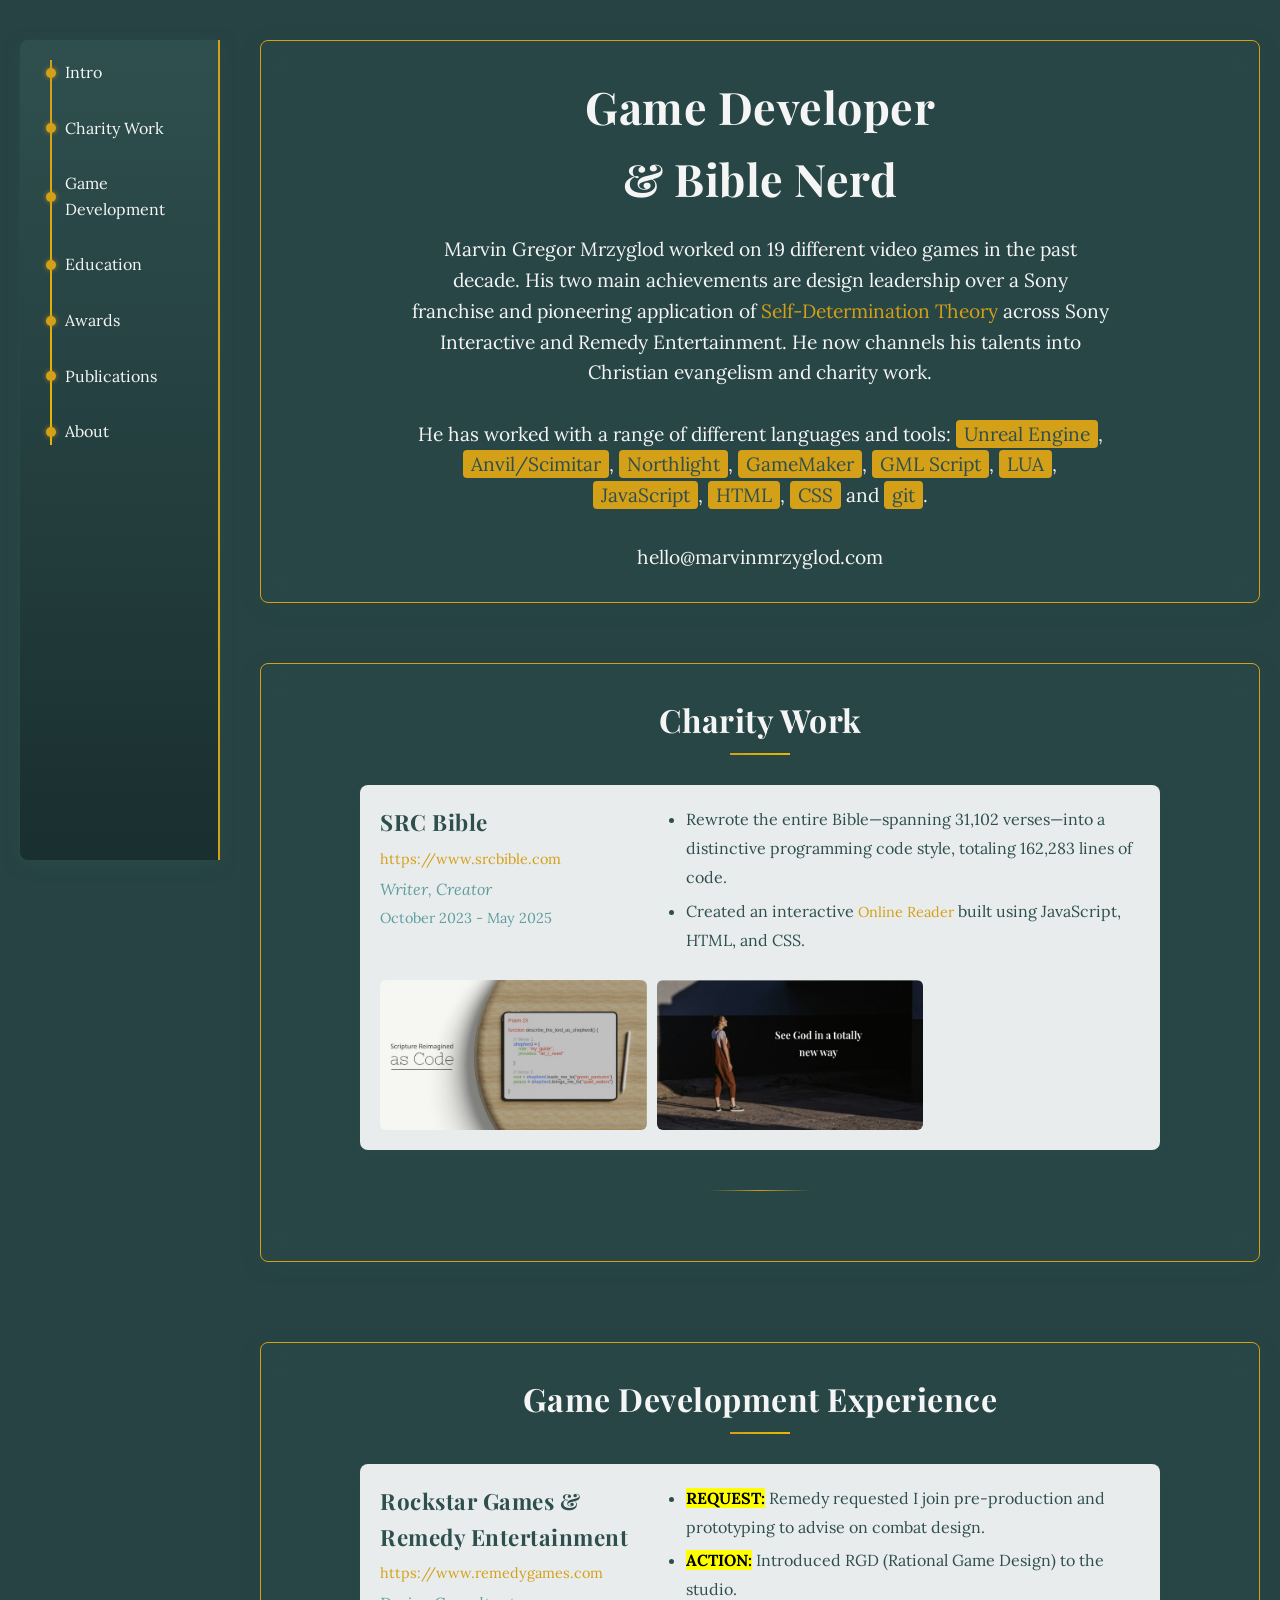
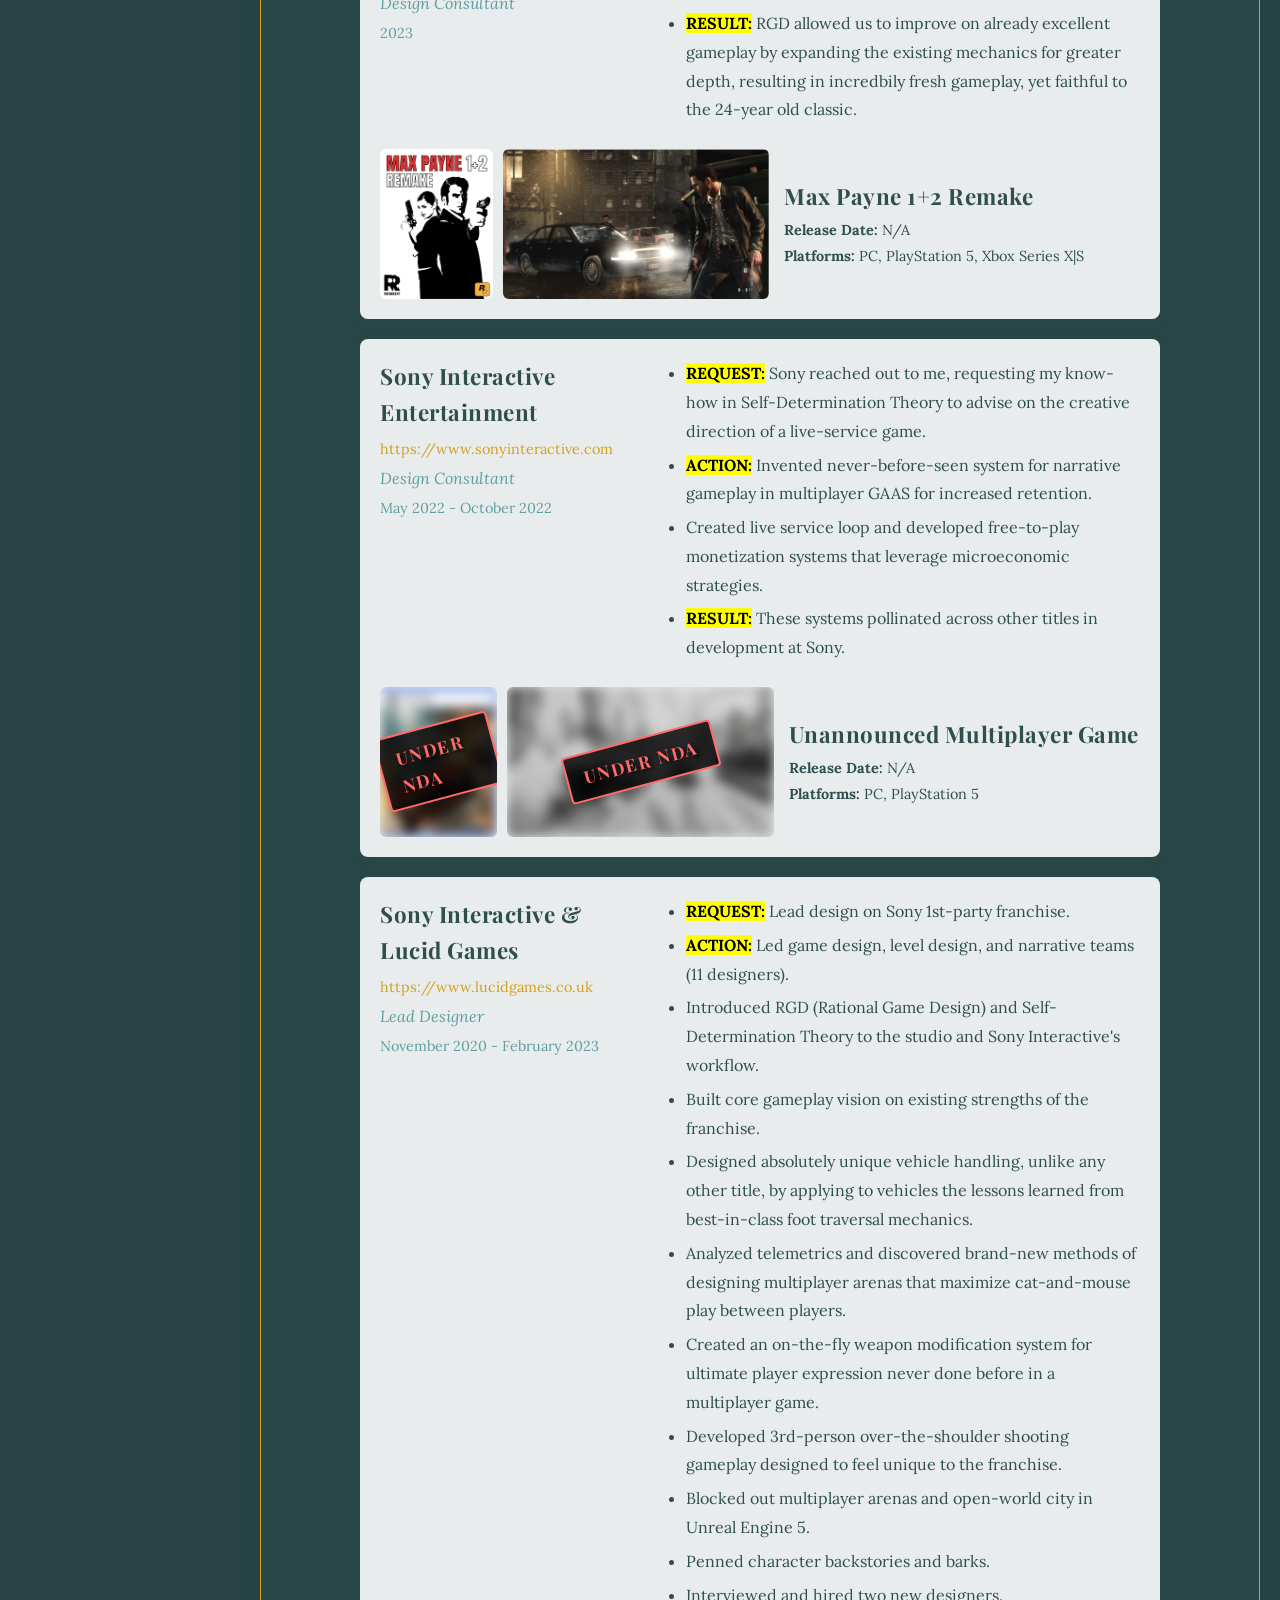
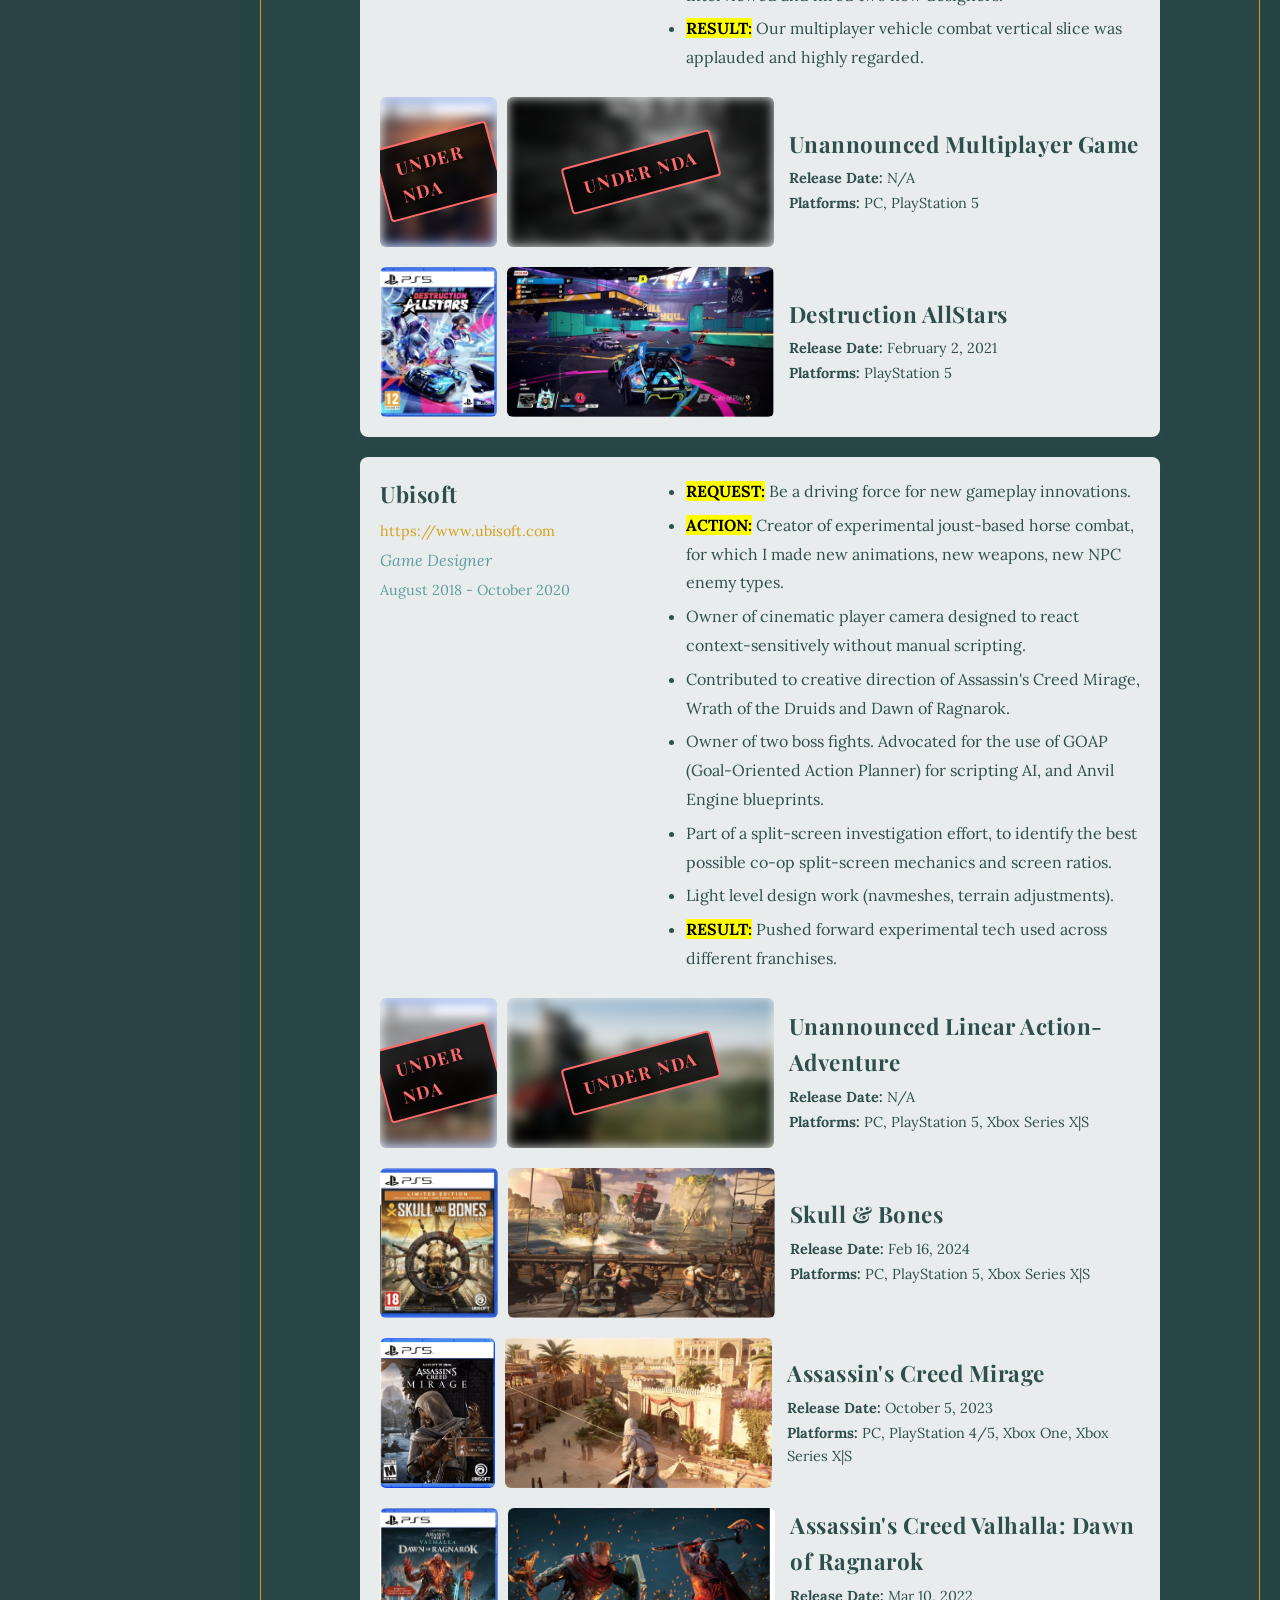
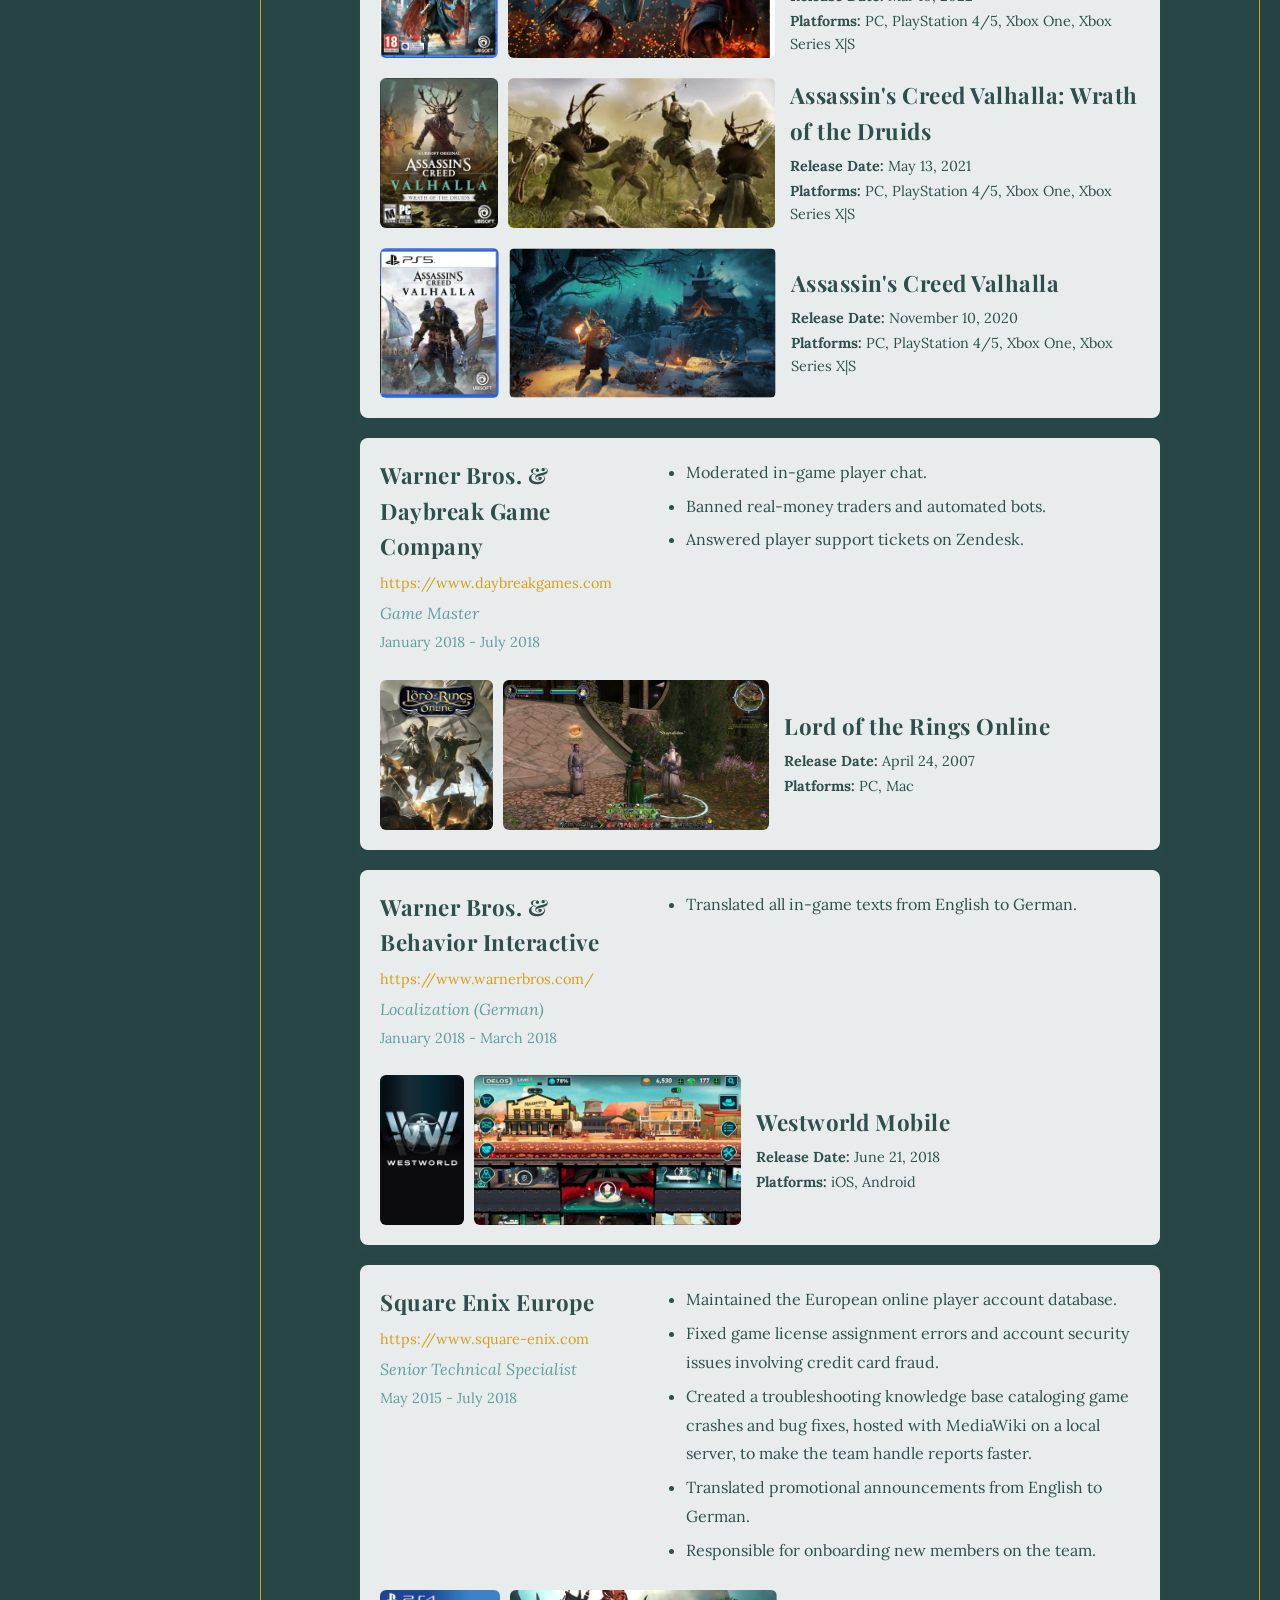
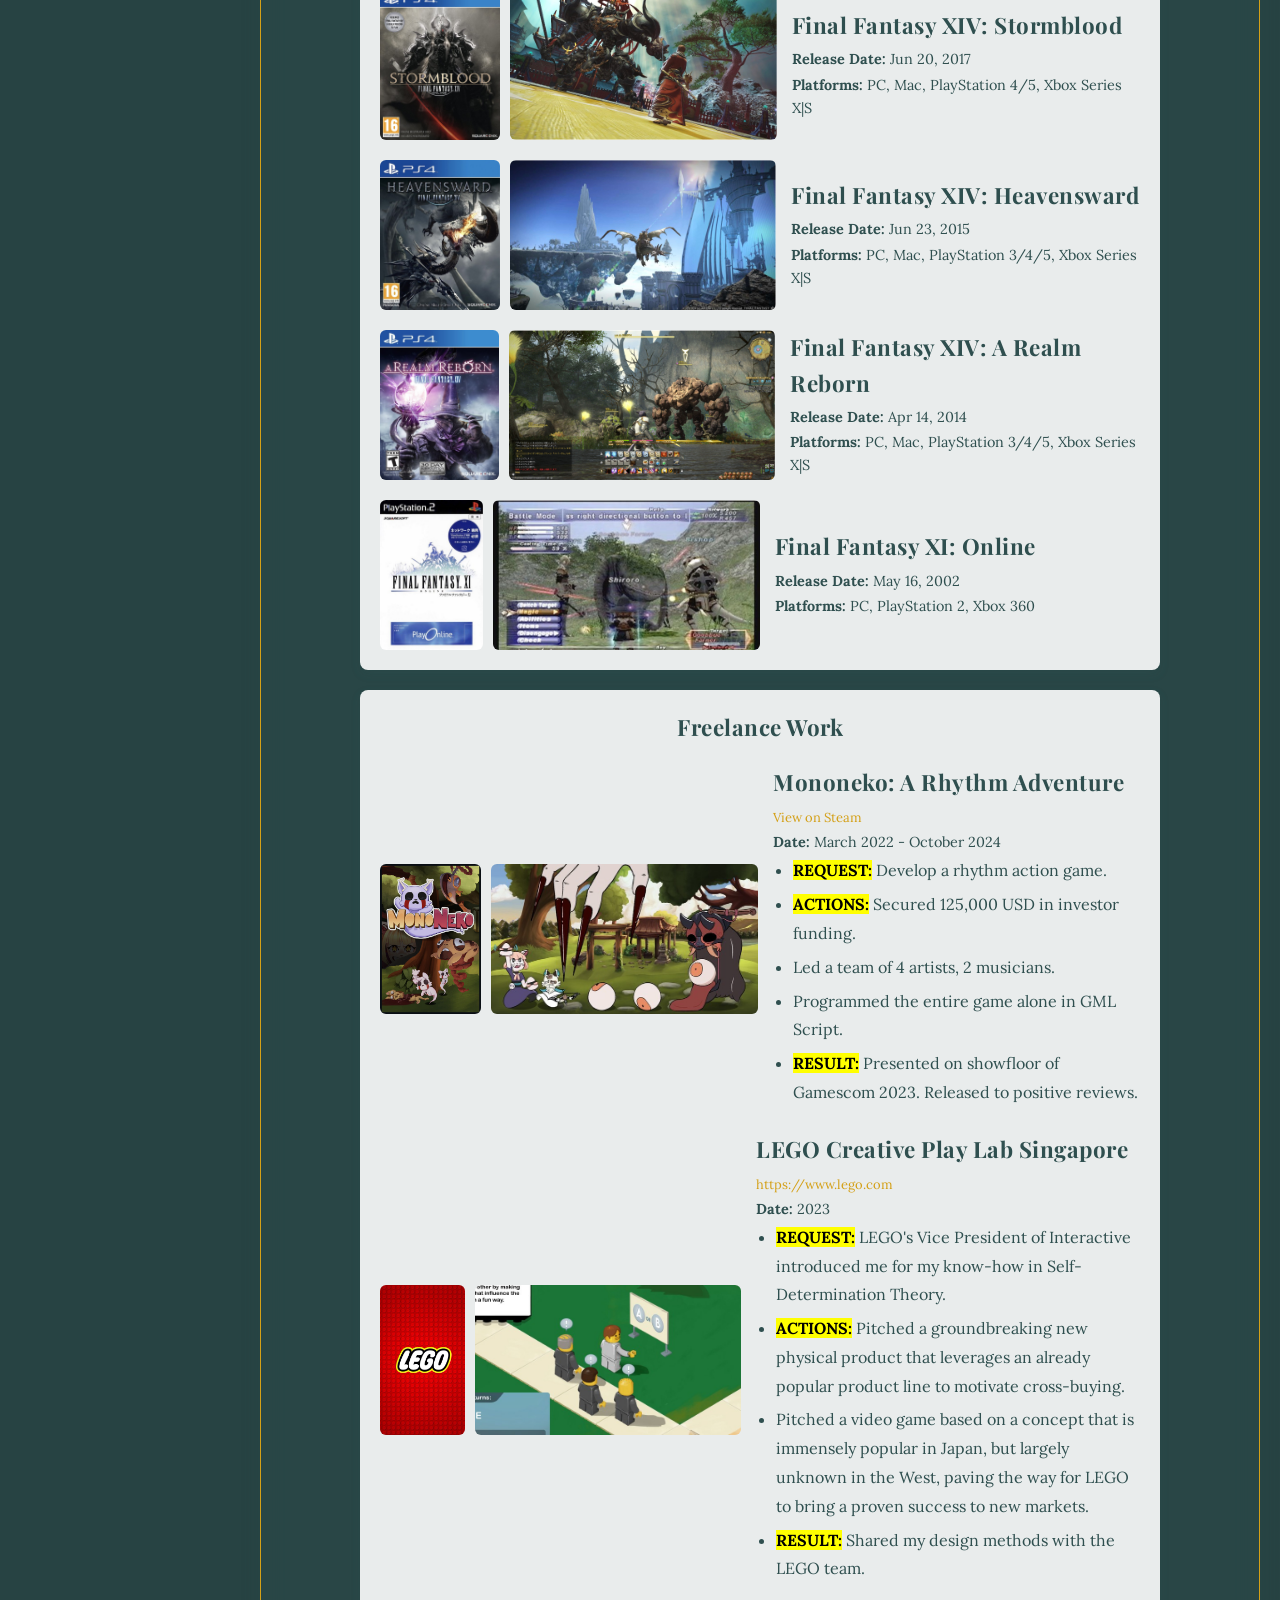
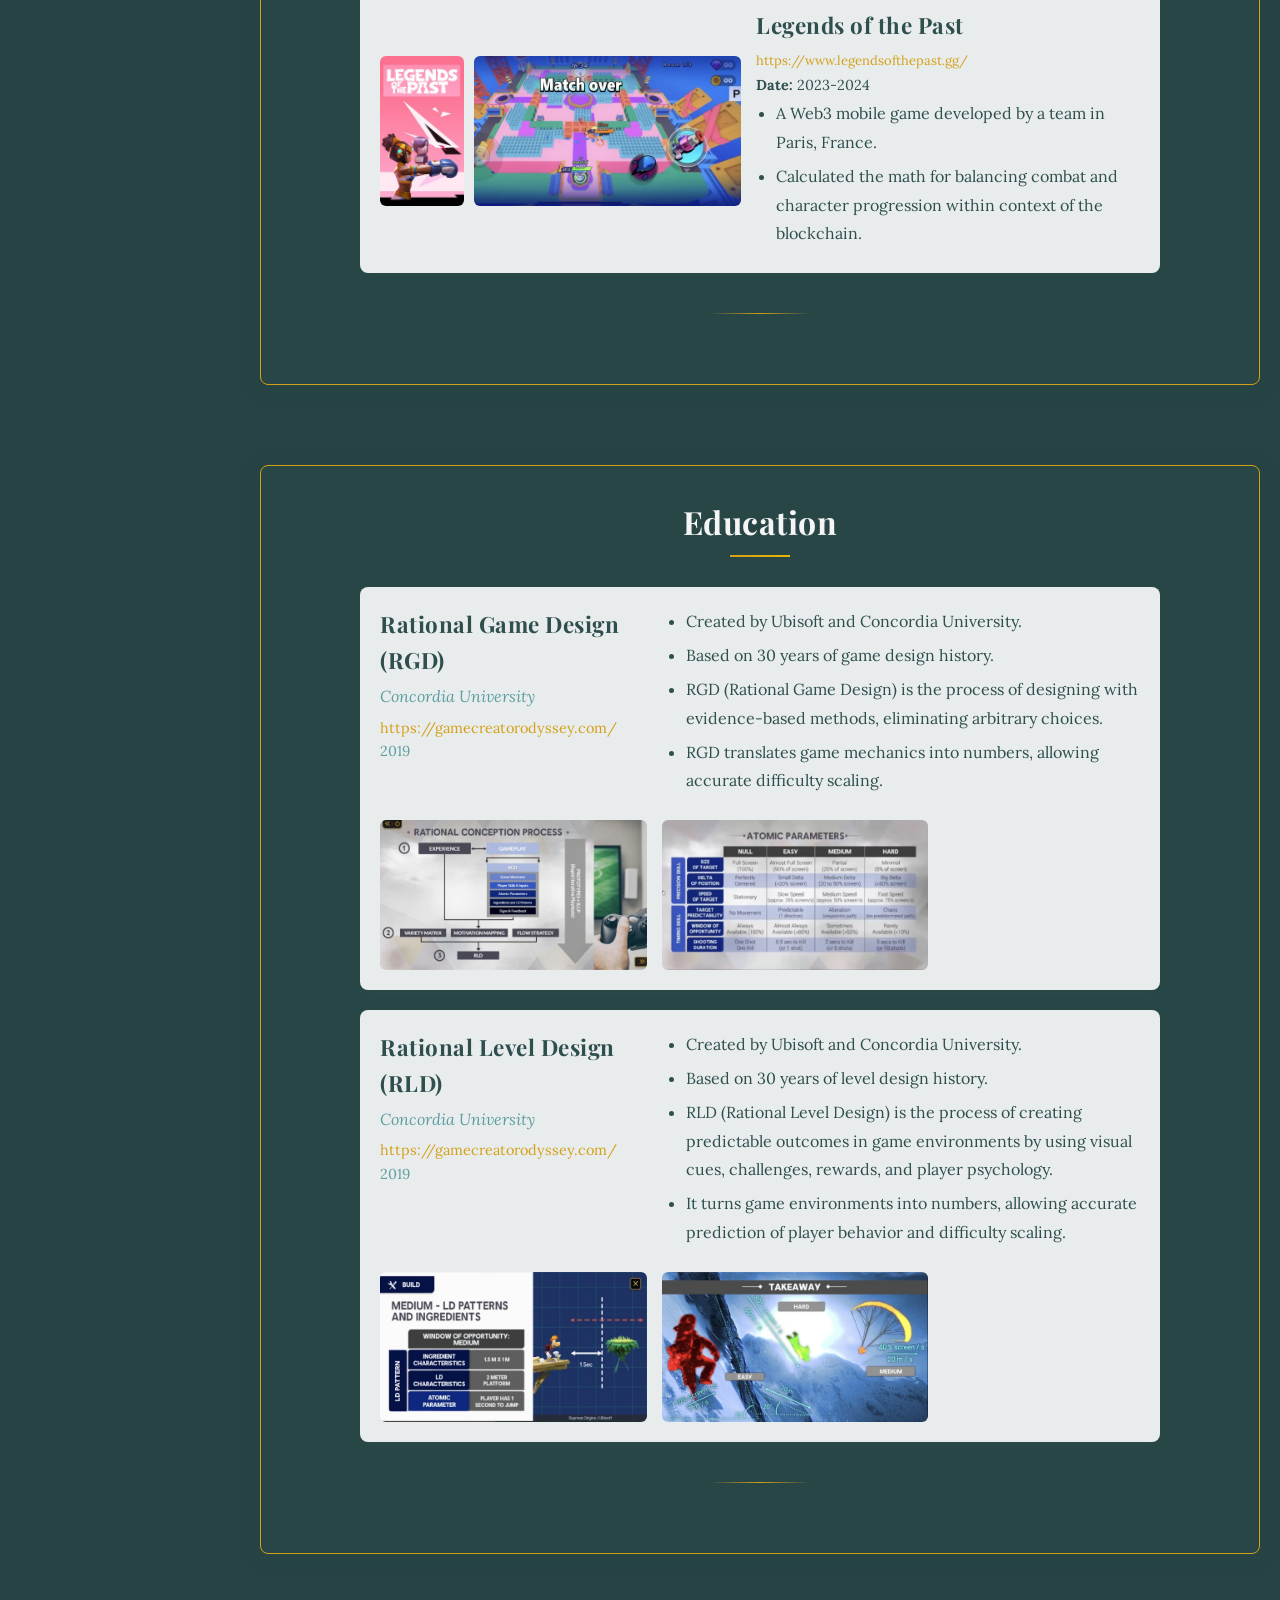
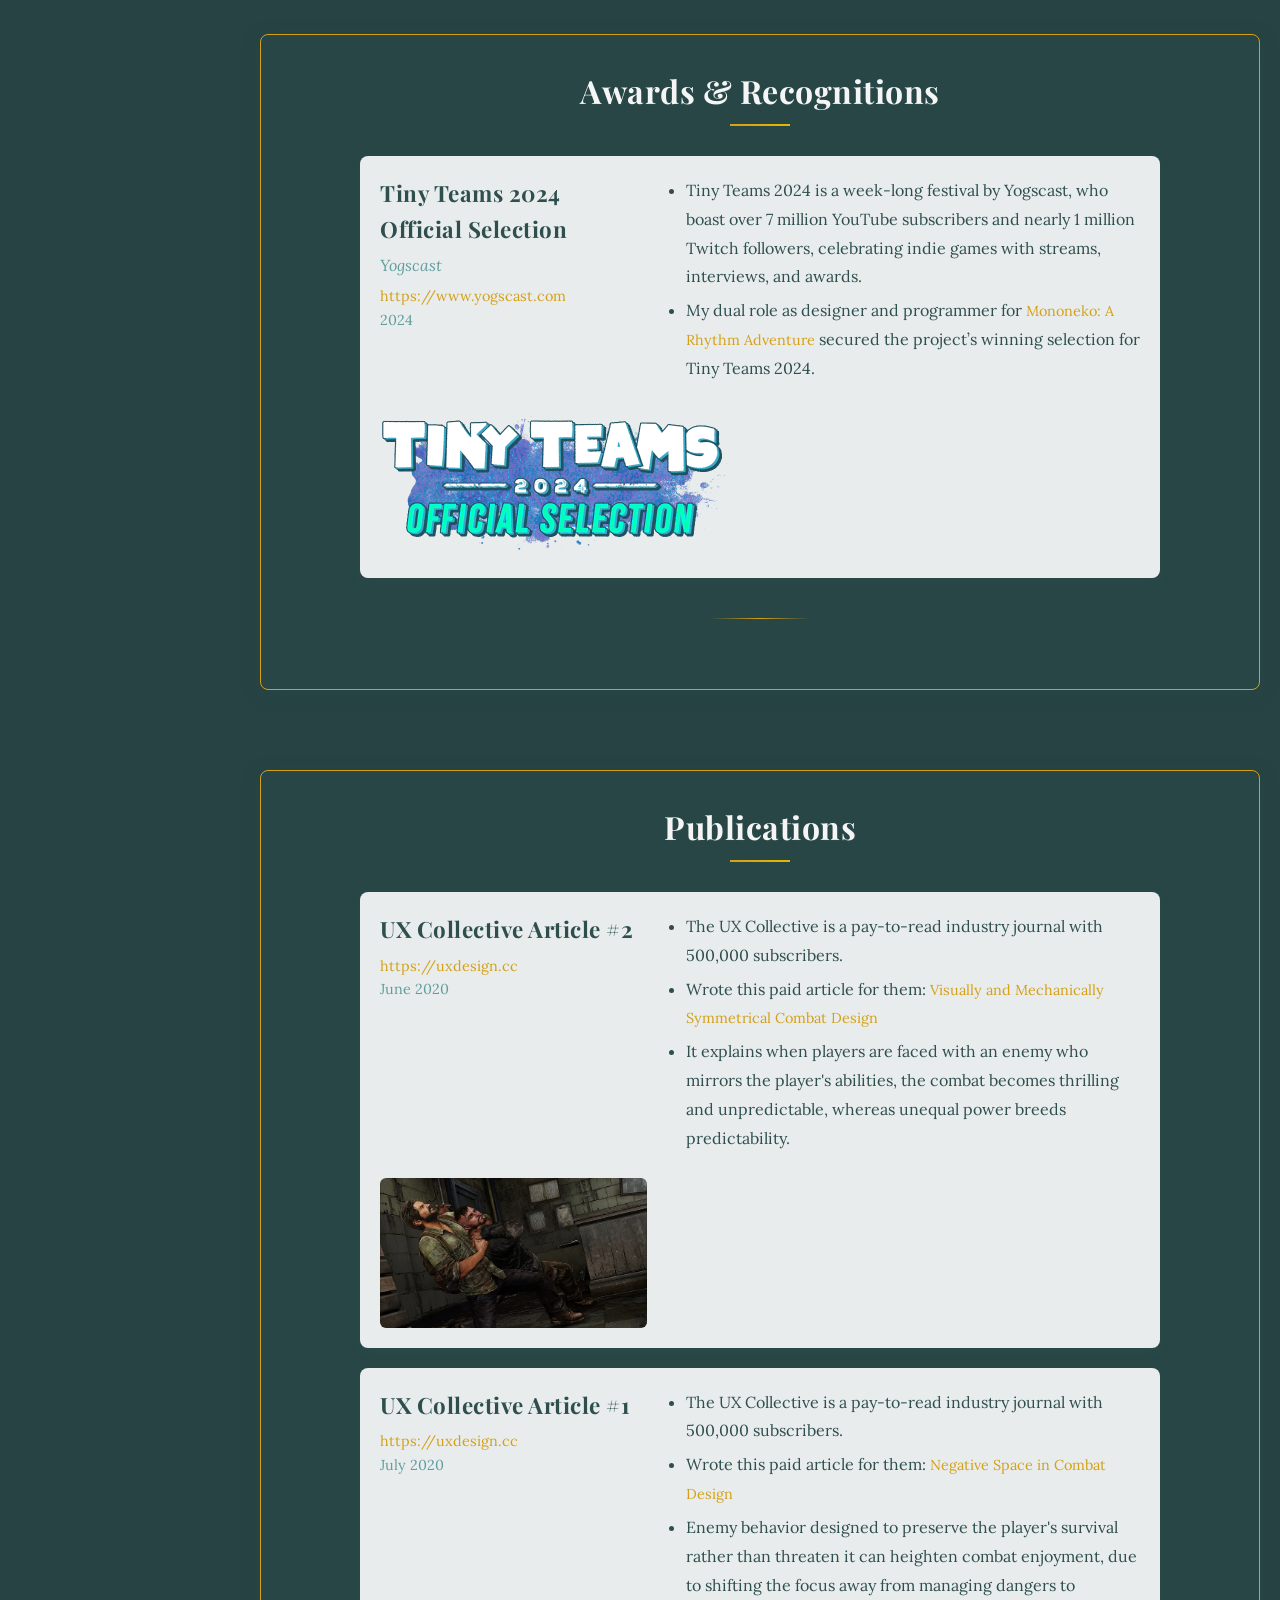
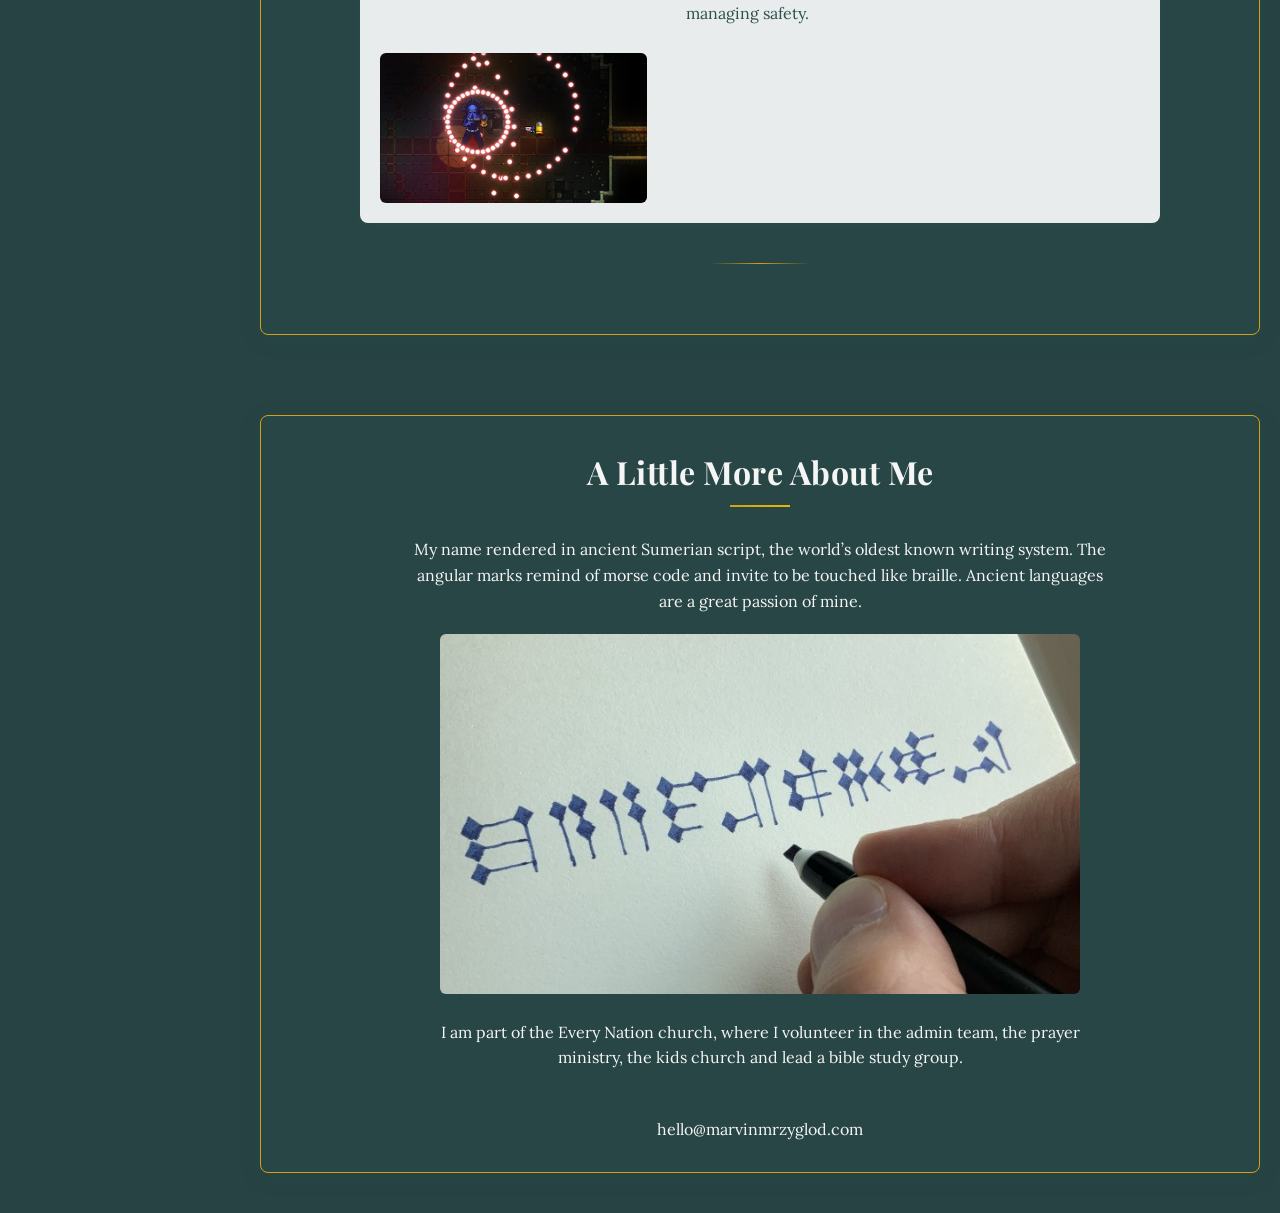
==== commit 37d9c31a: "Update index.html" ====
--- a/index.html
+++ b/index.html
@@ -428,7 +428,7 @@
                             </div>
                             <div class="text-right">
                                 <ul class="description-list">
-                                    <li>Translated all in-game texts from English to German with cultural nuance.</li>
+                                    <li>Translated all in-game texts from English to German.</li>
                                 </ul>
                             </div>
                         </div>             
@@ -468,16 +468,6 @@
                             </div>
                             <div class="text-right">
                                 <ul class="description-list">
-
-                                    <li><mark>Customer Service</mark></li>
-                                    <li>Answered calls, chats and emails on Zendesk and Square Enix's proprietary CRM.</li>
-                                    <li>Technical troubleshooting of game crashes and bugs encountered by users (analysing dxdiag, msinfo, ..)</li>
-                                    <li><mark>Leadership</mark></li>
-                                    <li><mark>Technical</mark></li>
-
-                                    
-
-                                    
                                     <li>Maintained the European online player account database.</li>
                                     <li>Fixed game license assignment errors and account security issues involving credit card fraud.</li>
                                     <li>Created a troubleshooting knowledge base cataloging game crashes and bug fixes, hosted with MediaWiki on a local server, to make the team handle reports faster.</li>
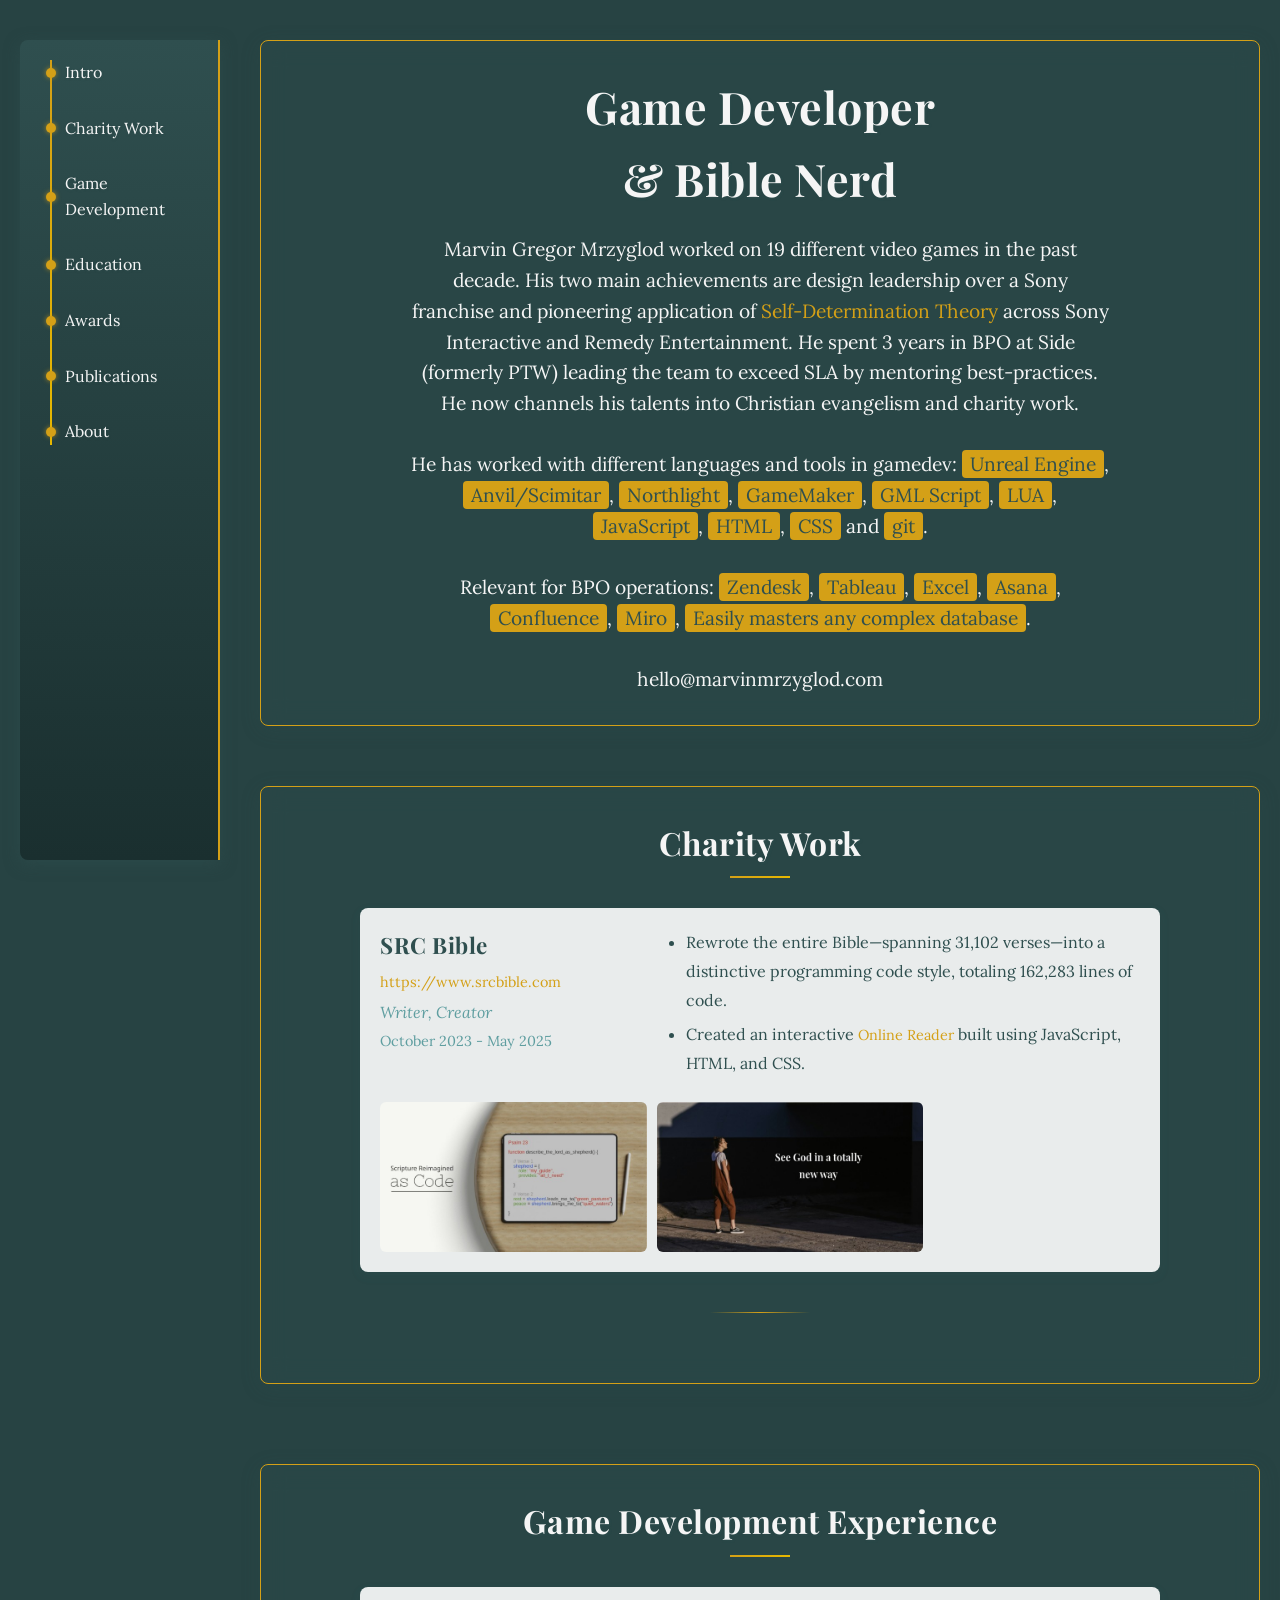
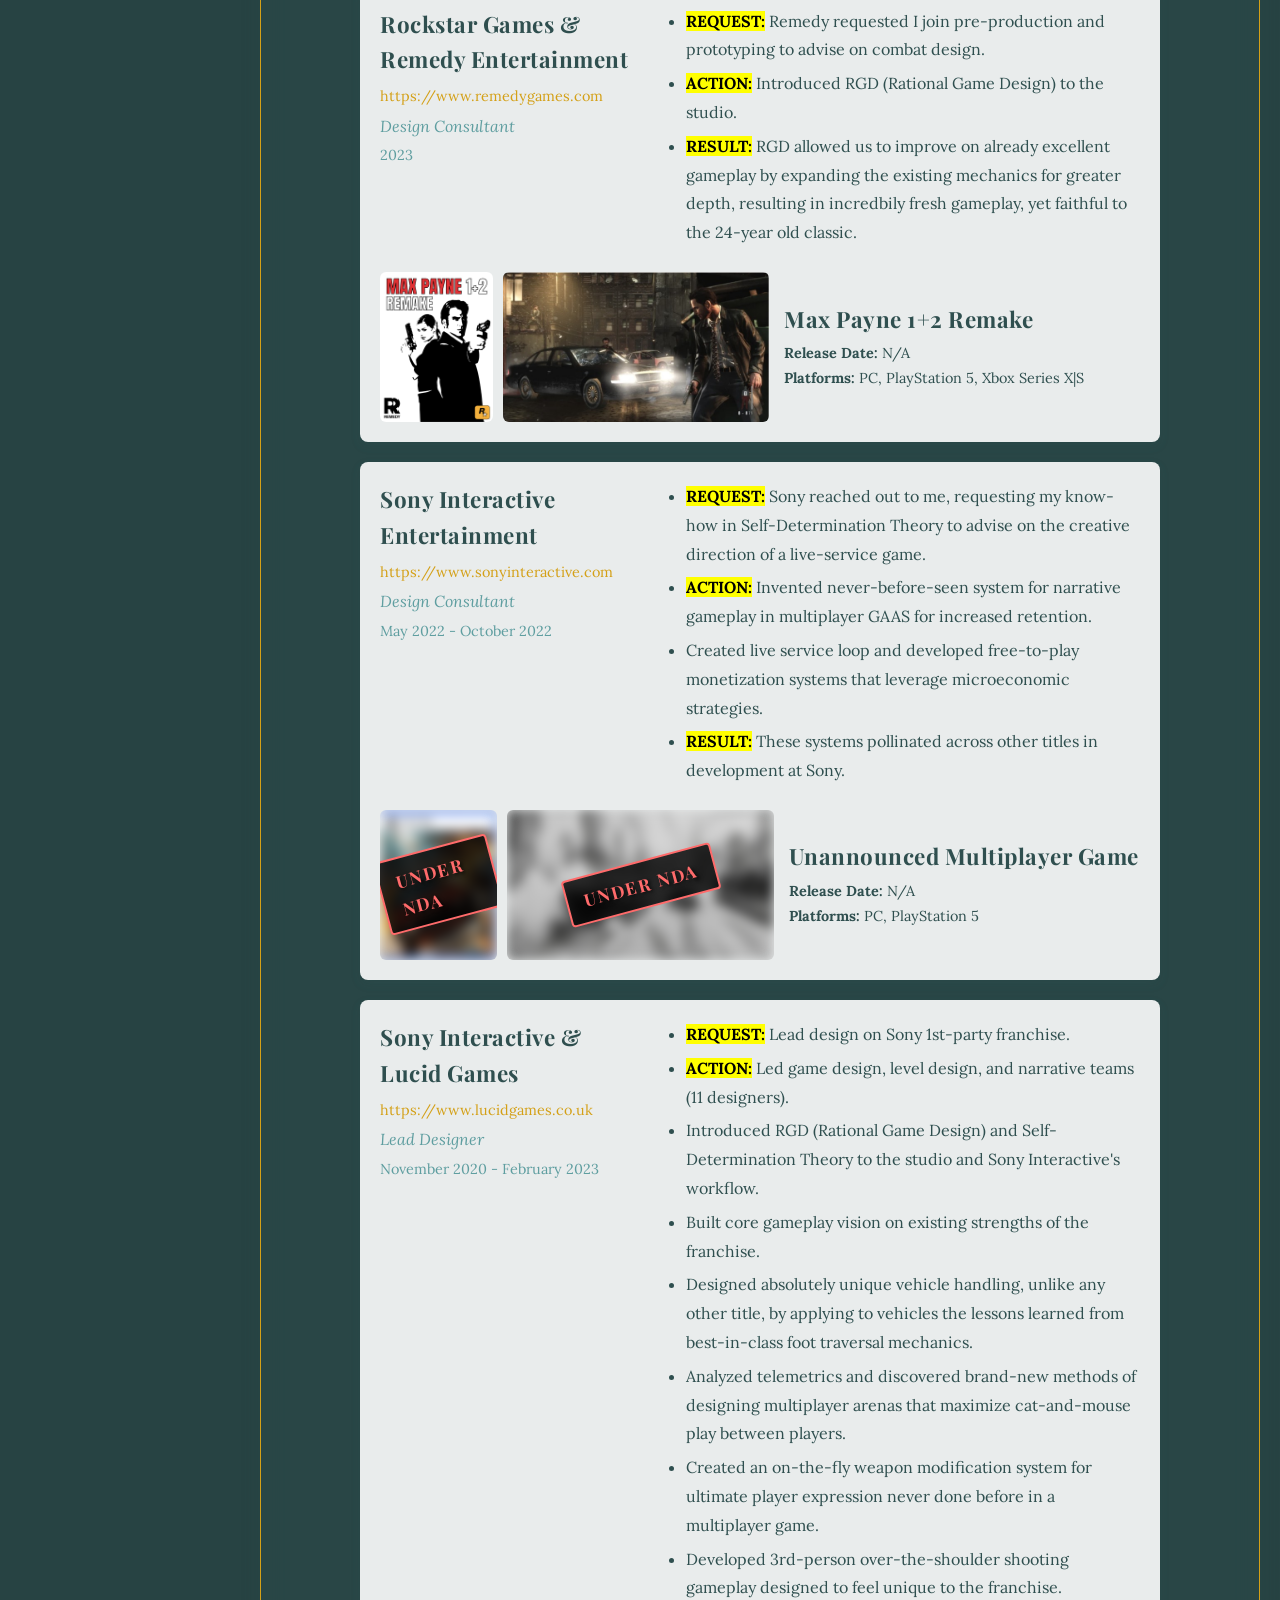
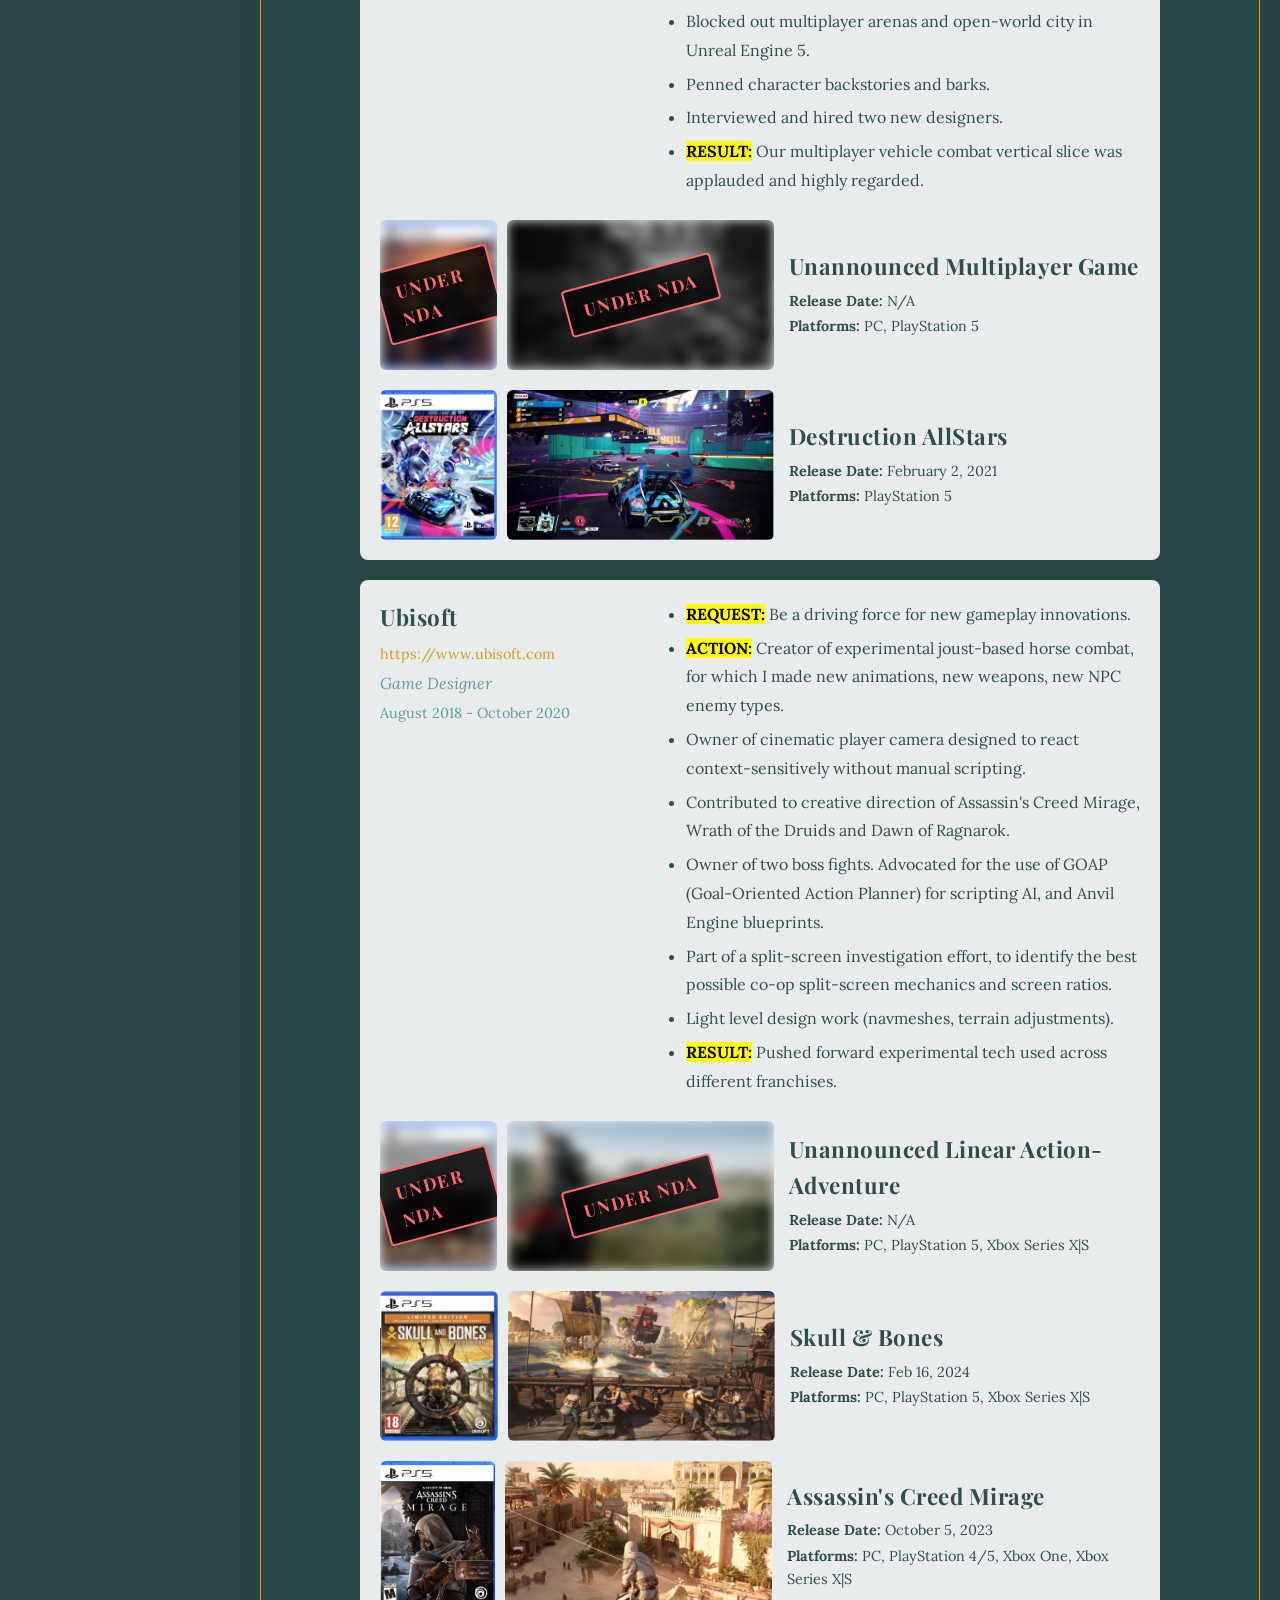
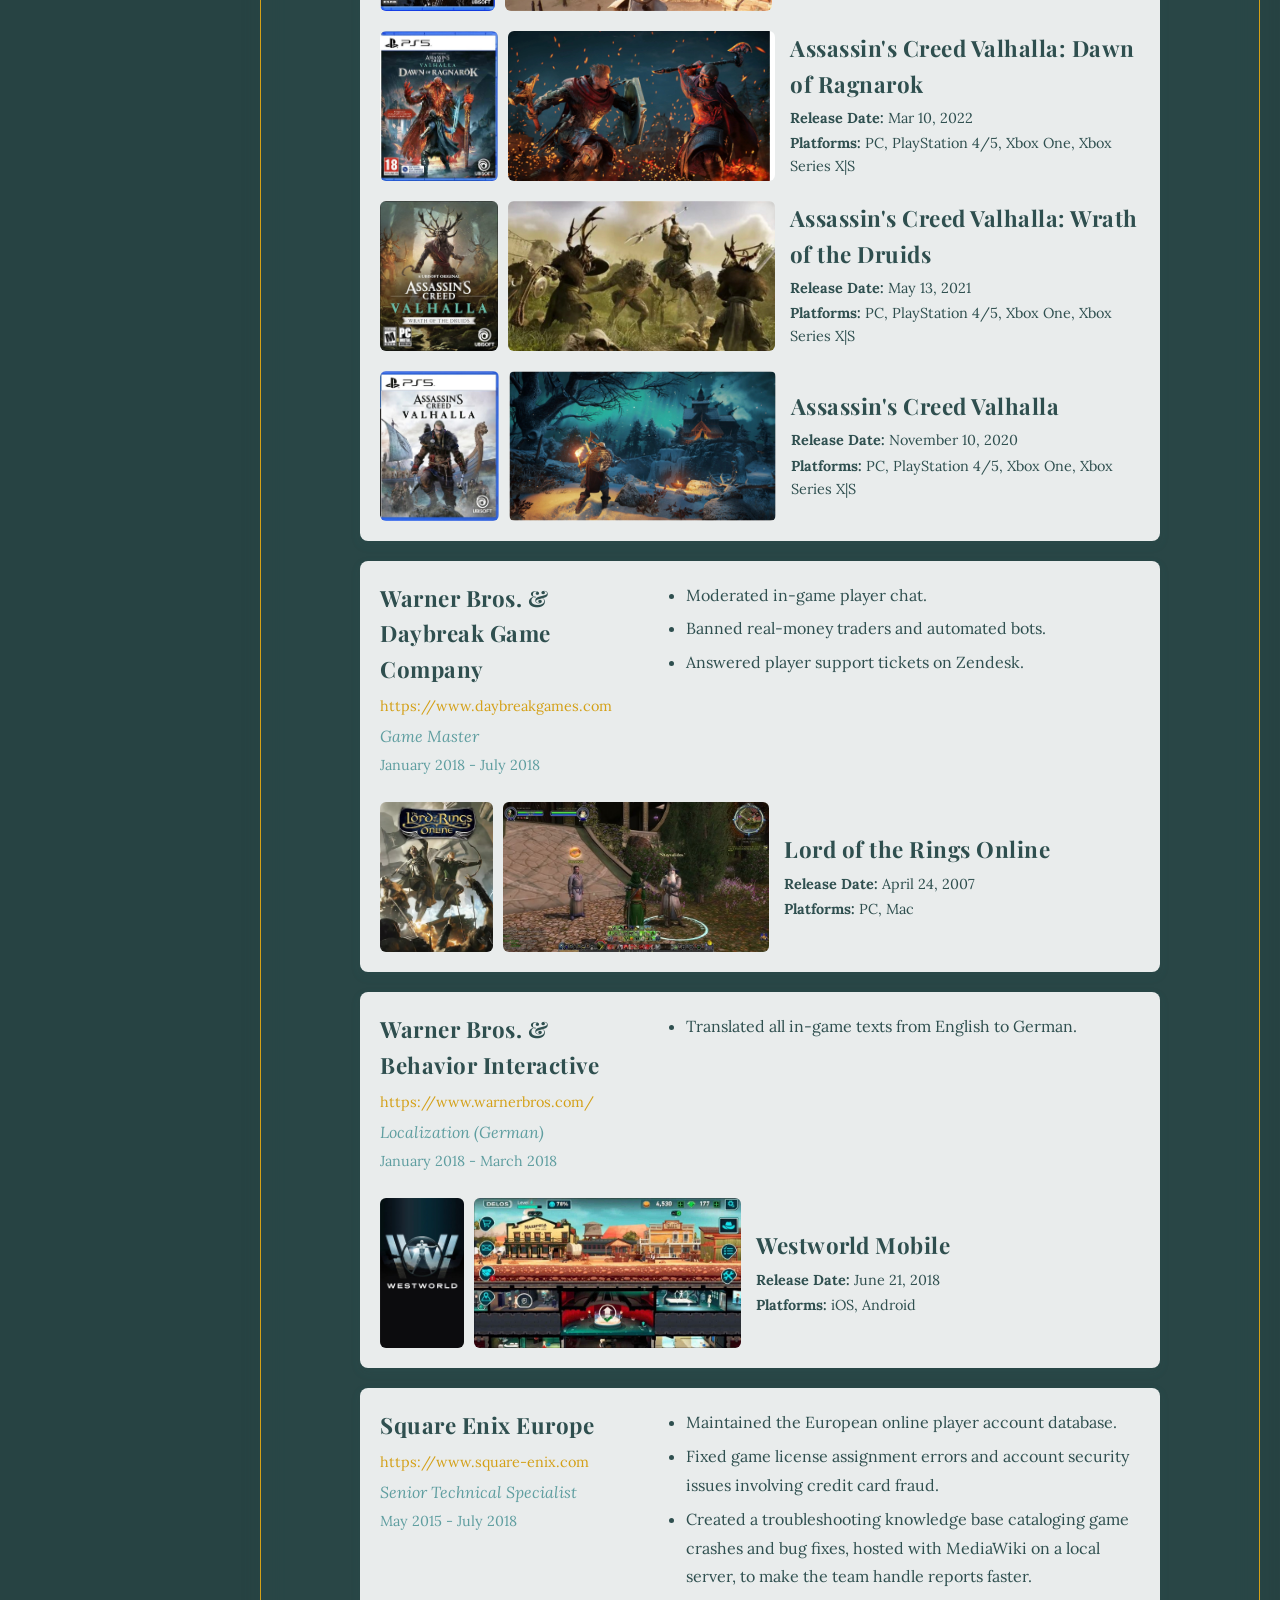
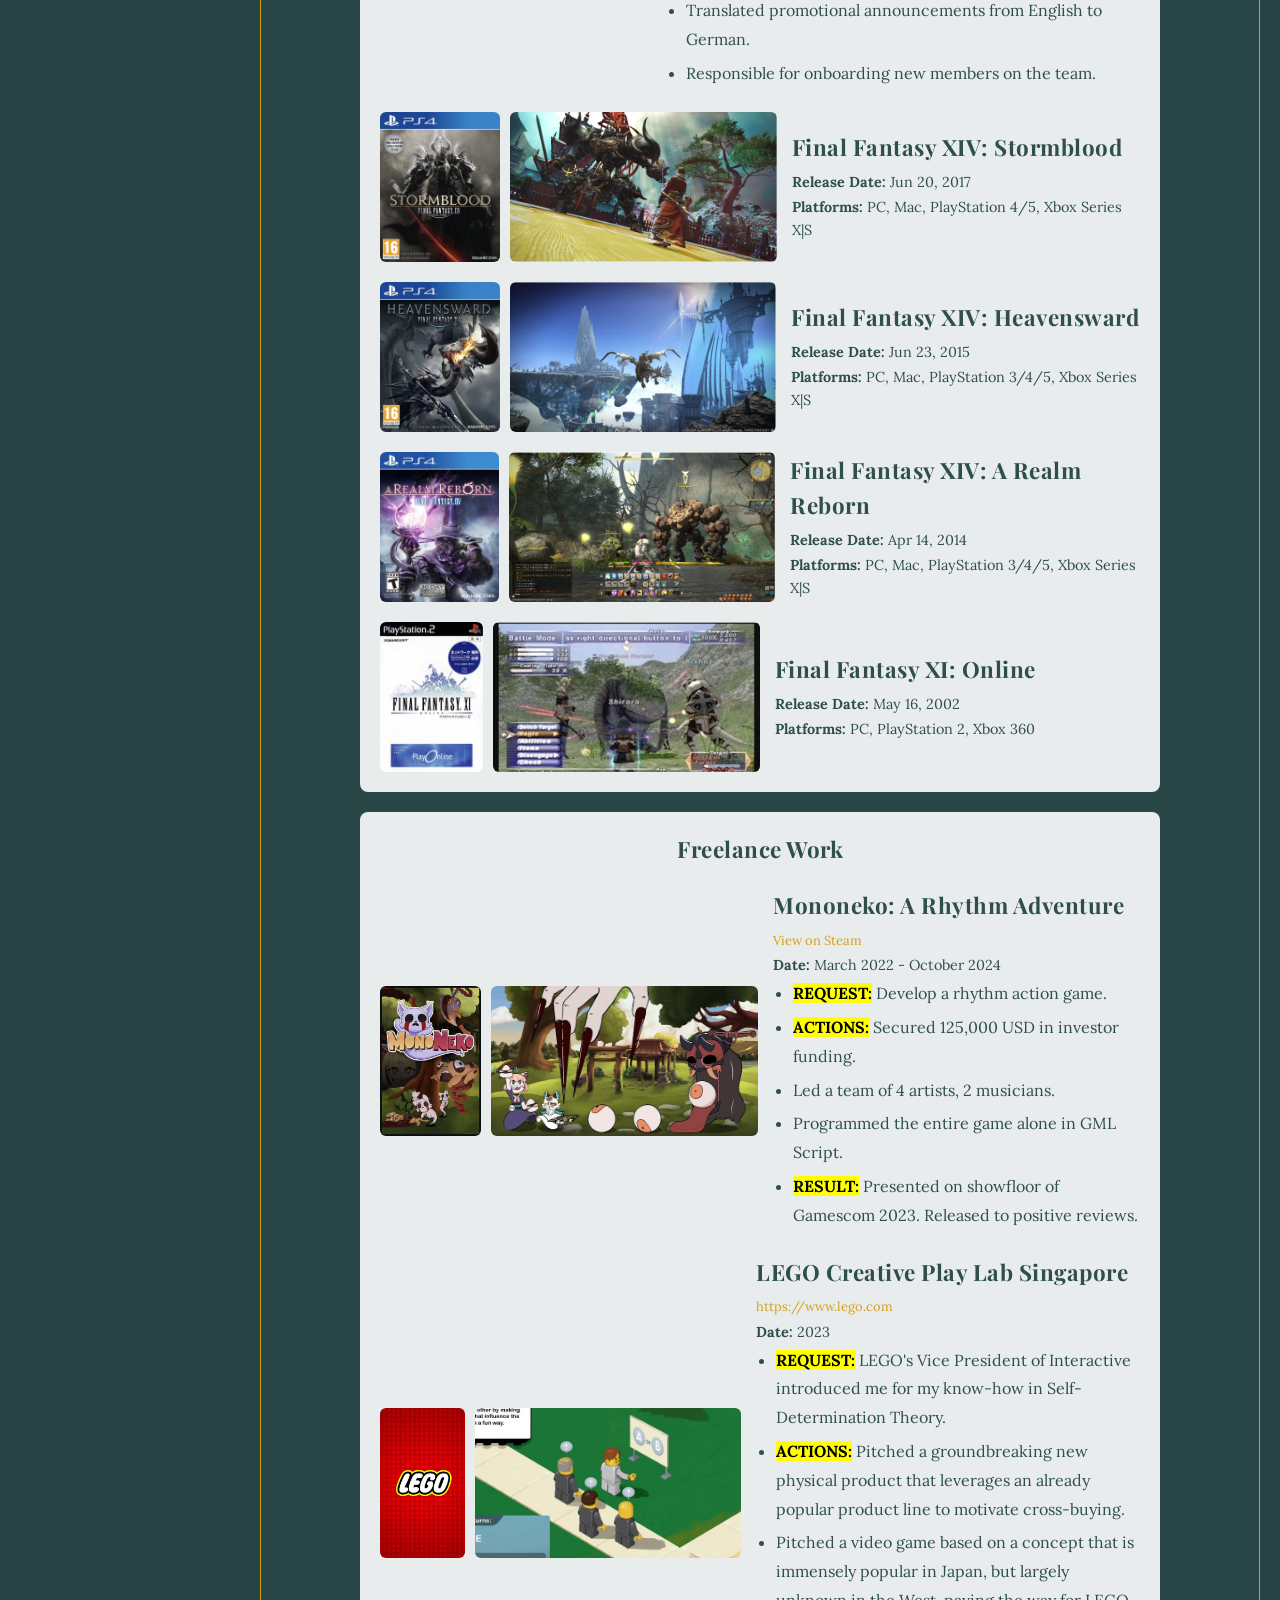
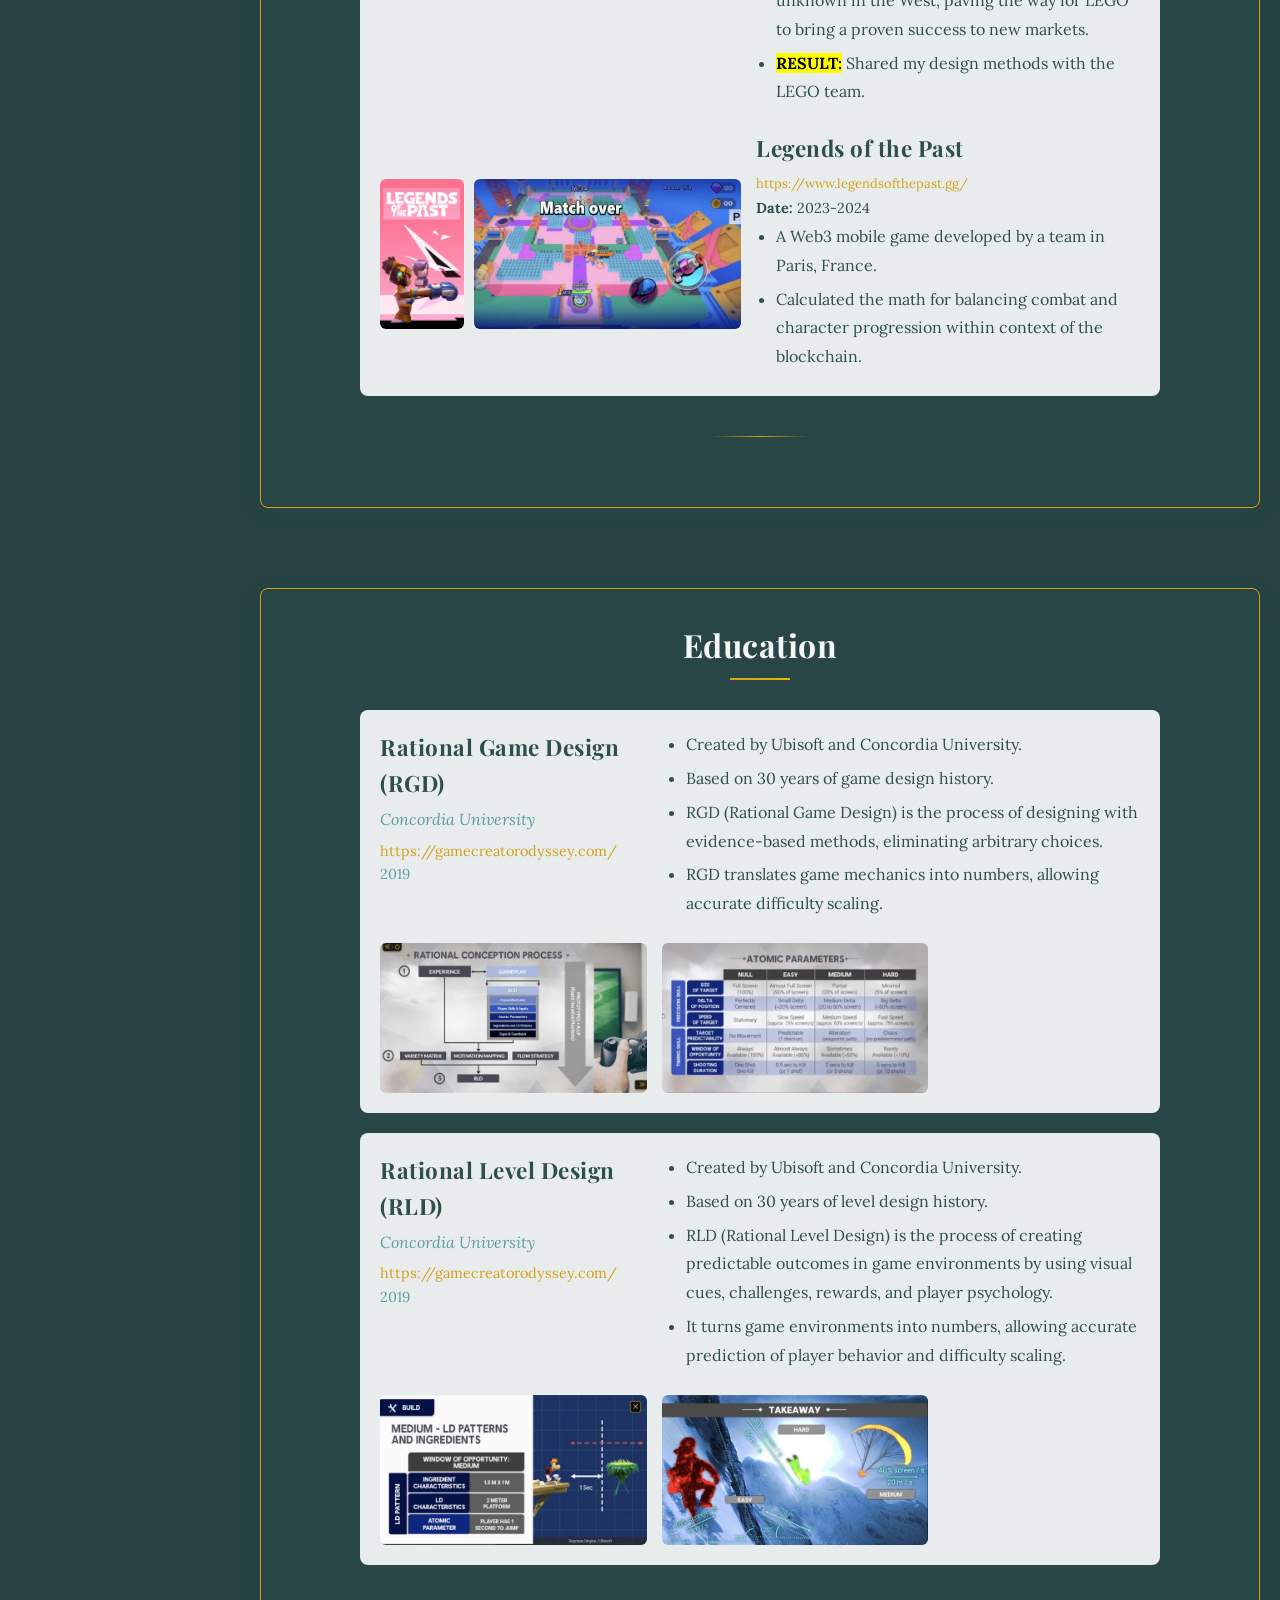
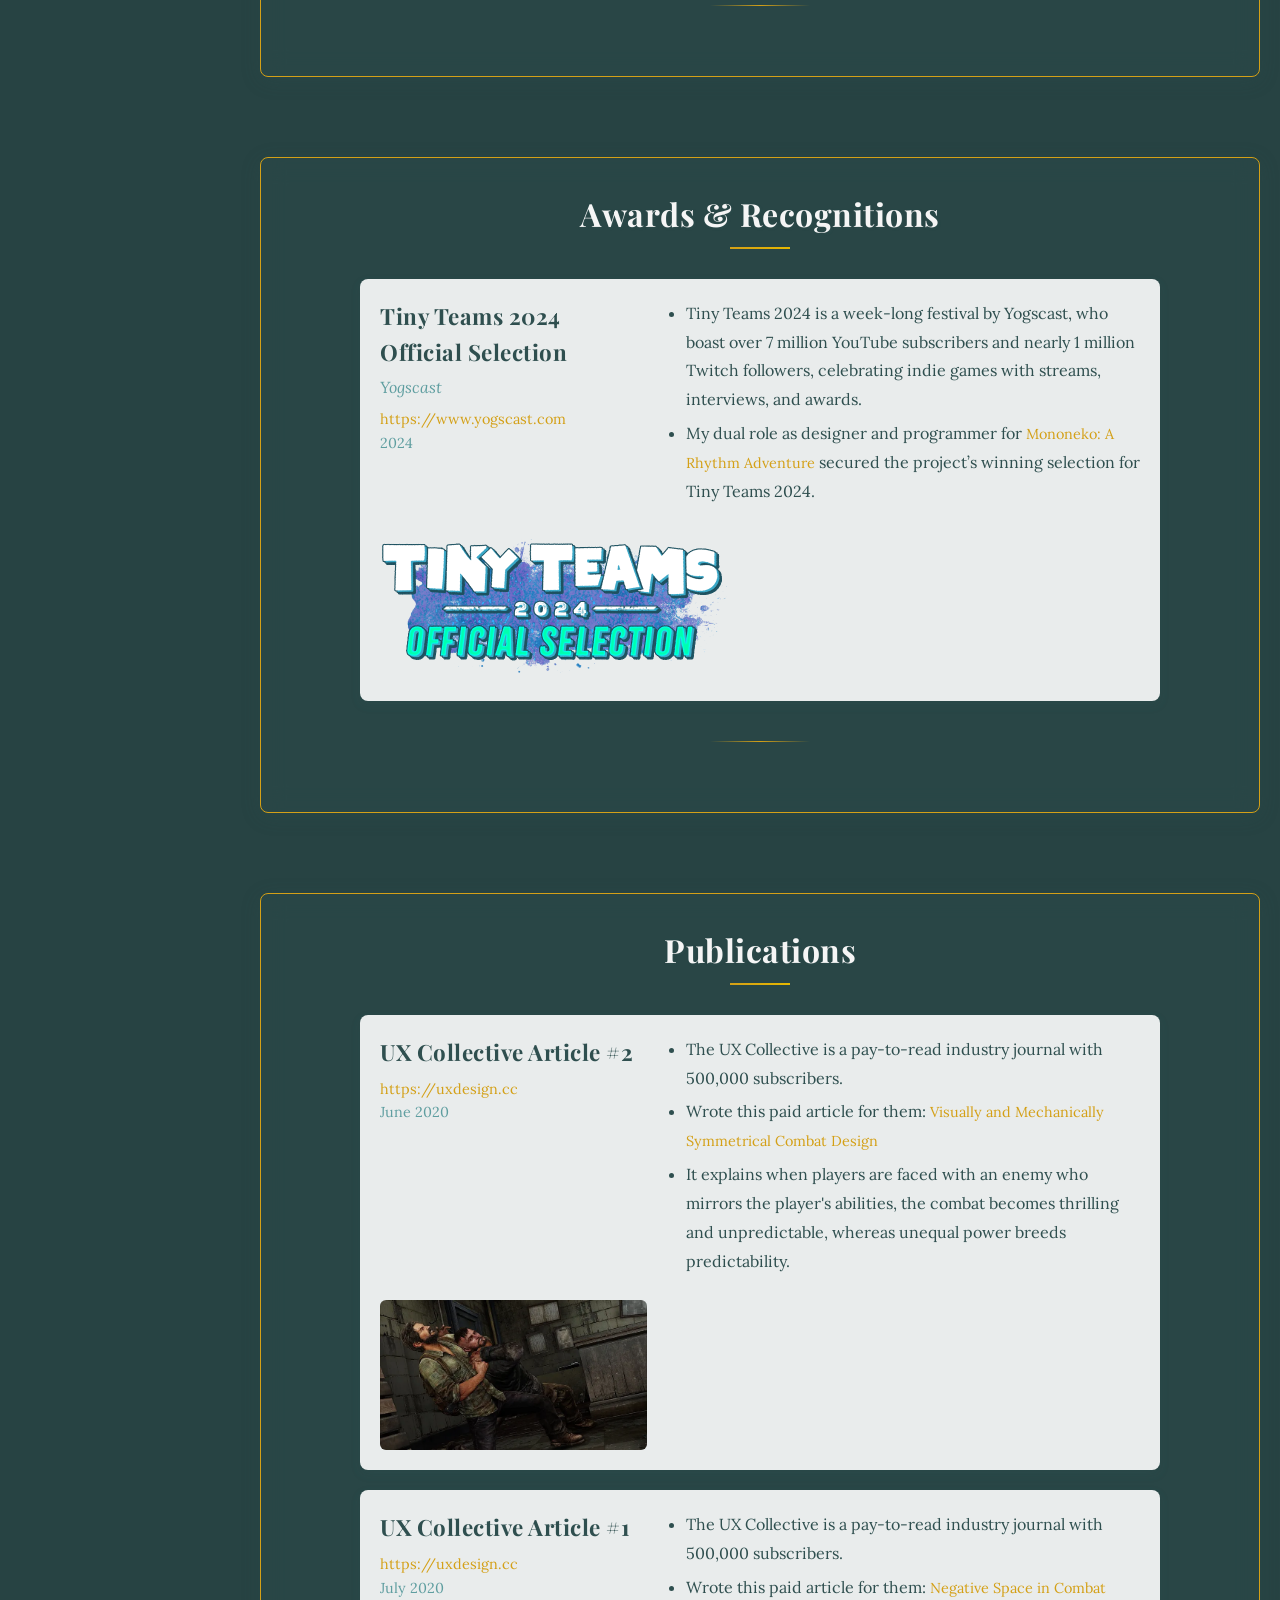
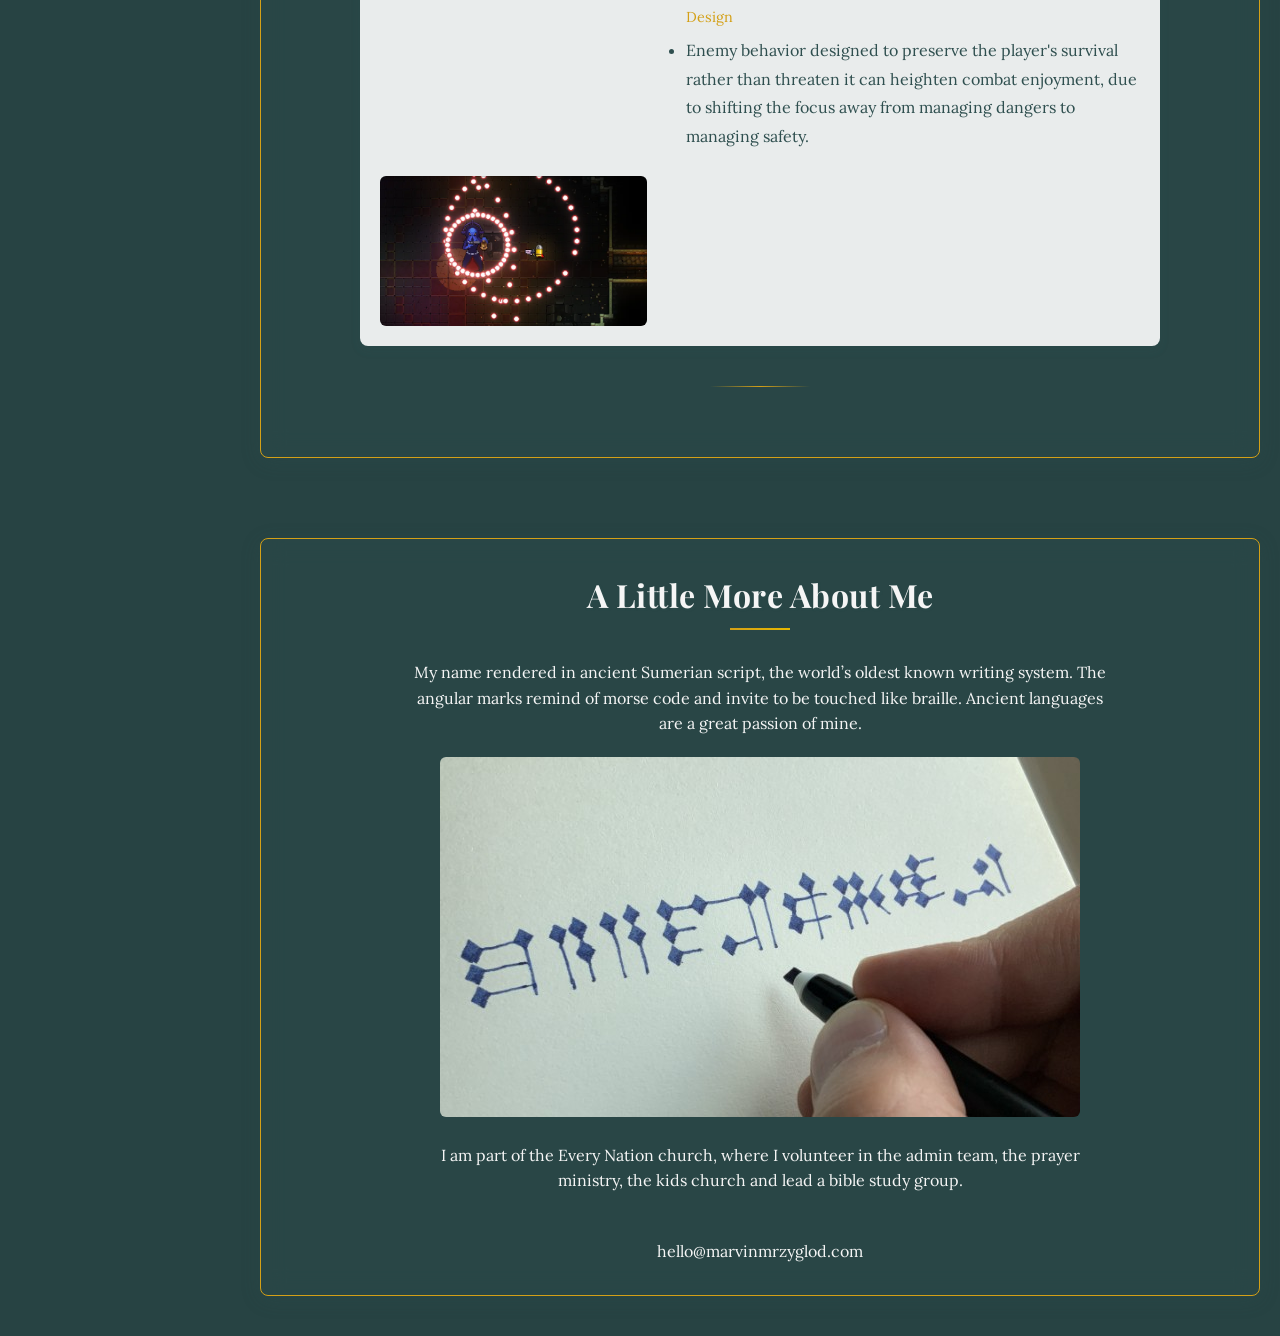
==== commit 1fc1a614: "Update index.html" ====
--- a/index.html
+++ b/index.html
@@ -29,9 +29,11 @@
         <main class="content">
             <header class="intro" id="intro">
                 <h1>Game Developer<br>& Bible Nerd</h1>                    
-                <p>Marvin Gregor Mrzyglod worked on 19 different video games in the past decade. His two main achievements are design leadership over a Sony franchise and pioneering application of <a href="https://en.wikipedia.org/wiki/Self-determination_theory">Self-Determination Theory</a> across Sony Interactive and Remedy Entertainment. He now channels his talents into Christian evangelism and charity work.
+                <p>Marvin Gregor Mrzyglod worked on 19 different video games in the past decade. His two main achievements are design leadership over a Sony franchise and pioneering application of <a href="https://en.wikipedia.org/wiki/Self-determination_theory">Self-Determination Theory</a> across Sony Interactive and Remedy Entertainment. He spent 3 years in BPO at Side (formerly PTW) leading the team to exceed SLA by mentoring best-practices. He now channels his talents into Christian evangelism and charity work.
                     <br><br>
-                    He has worked with a range of different languages and tools: <mark>Unreal Engine</mark>, <mark>Anvil/Scimitar</mark>, <mark>Northlight</mark>, <mark>GameMaker</mark>, <mark>GML Script</mark>, <mark>LUA</mark>, <mark>JavaScript</mark>, <mark>HTML</mark>, <mark>CSS</mark> and <mark>git</mark>.
+                    He has worked with different languages and tools in gamedev: <mark>Unreal Engine</mark>, <mark>Anvil/Scimitar</mark>, <mark>Northlight</mark>, <mark>GameMaker</mark>, <mark>GML Script</mark>, <mark>LUA</mark>, <mark>JavaScript</mark>, <mark>HTML</mark>, <mark>CSS</mark> and <mark>git</mark>.
+                    <br><br>
+                    Relevant for BPO operations: <mark>Zendesk</mark>, <mark>Tableau</mark>, <mark>Excel</mark>, <mark>Asana</mark>, <mark>Confluence</mark>, <mark>Miro</mark>, <mark>Easily masters any complex database</mark>.
                     <br><br>
                     hello@marvinmrzyglod.com
                 </p>
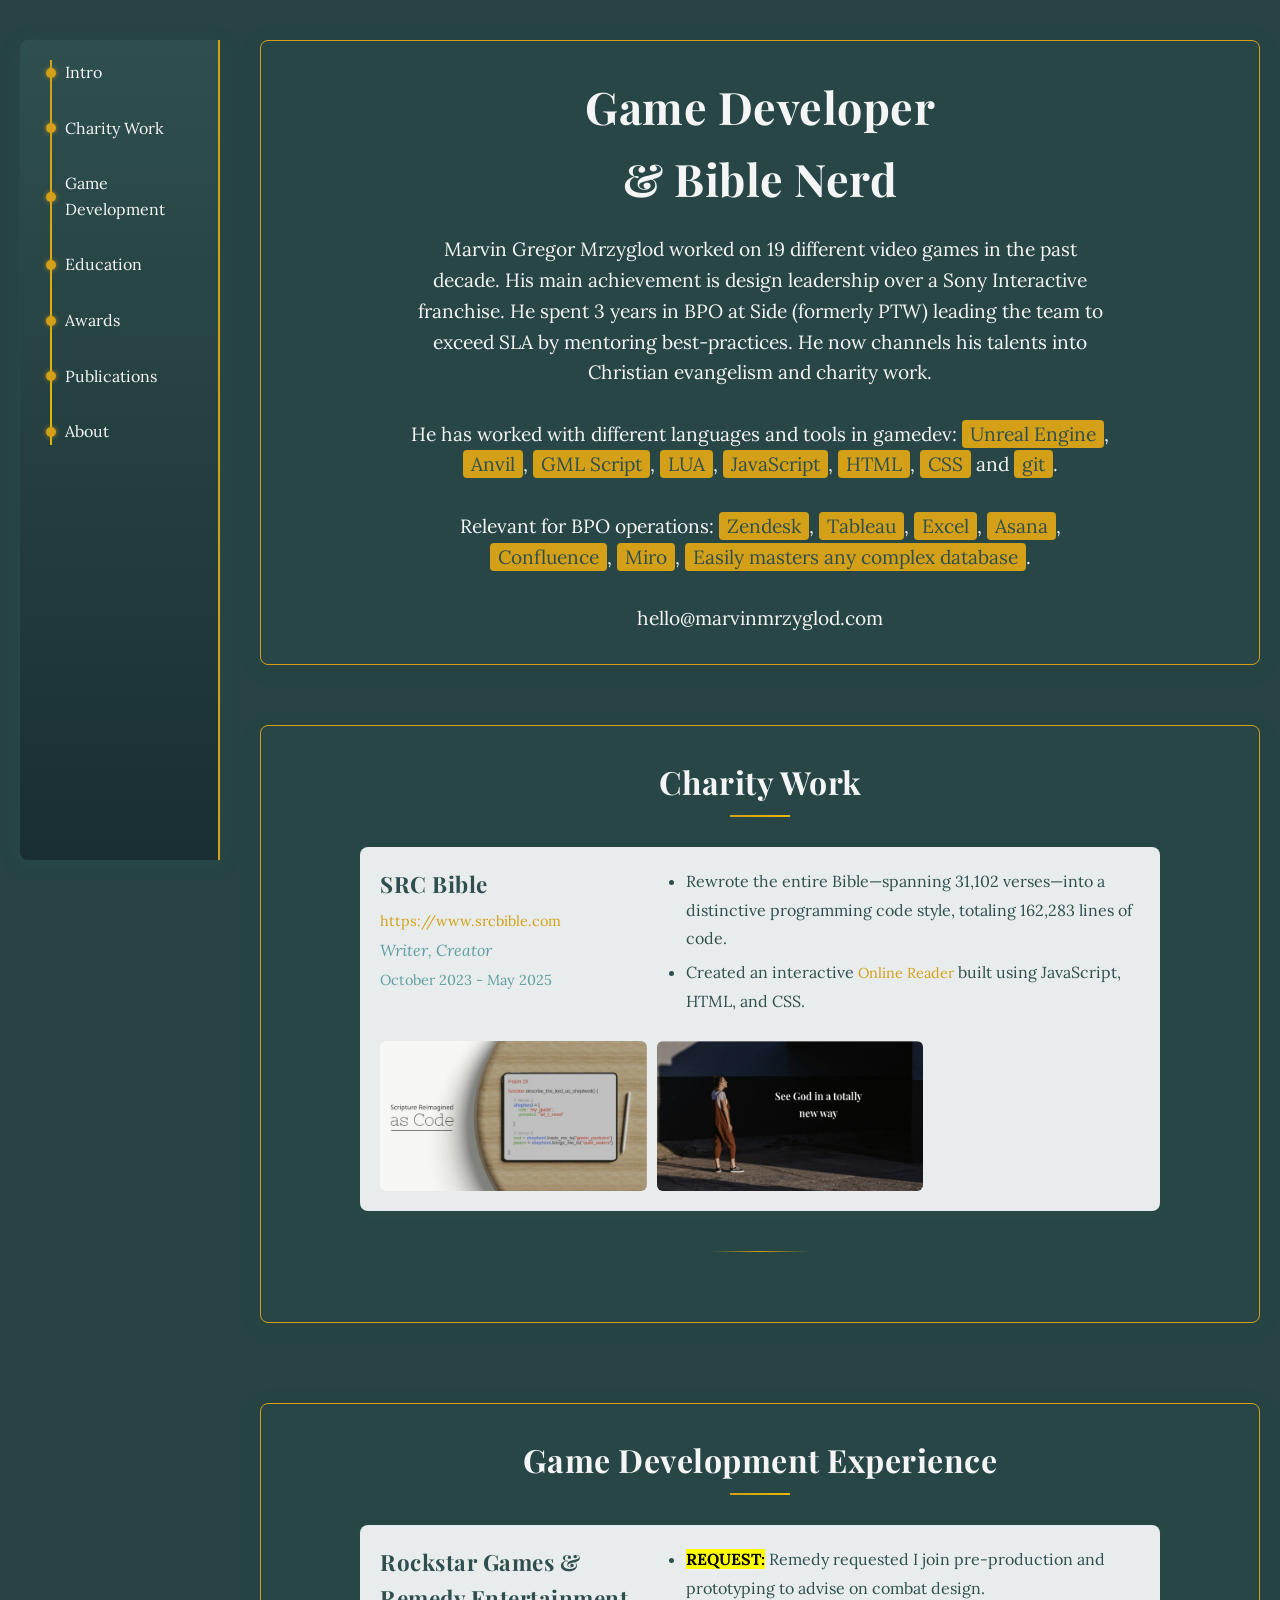
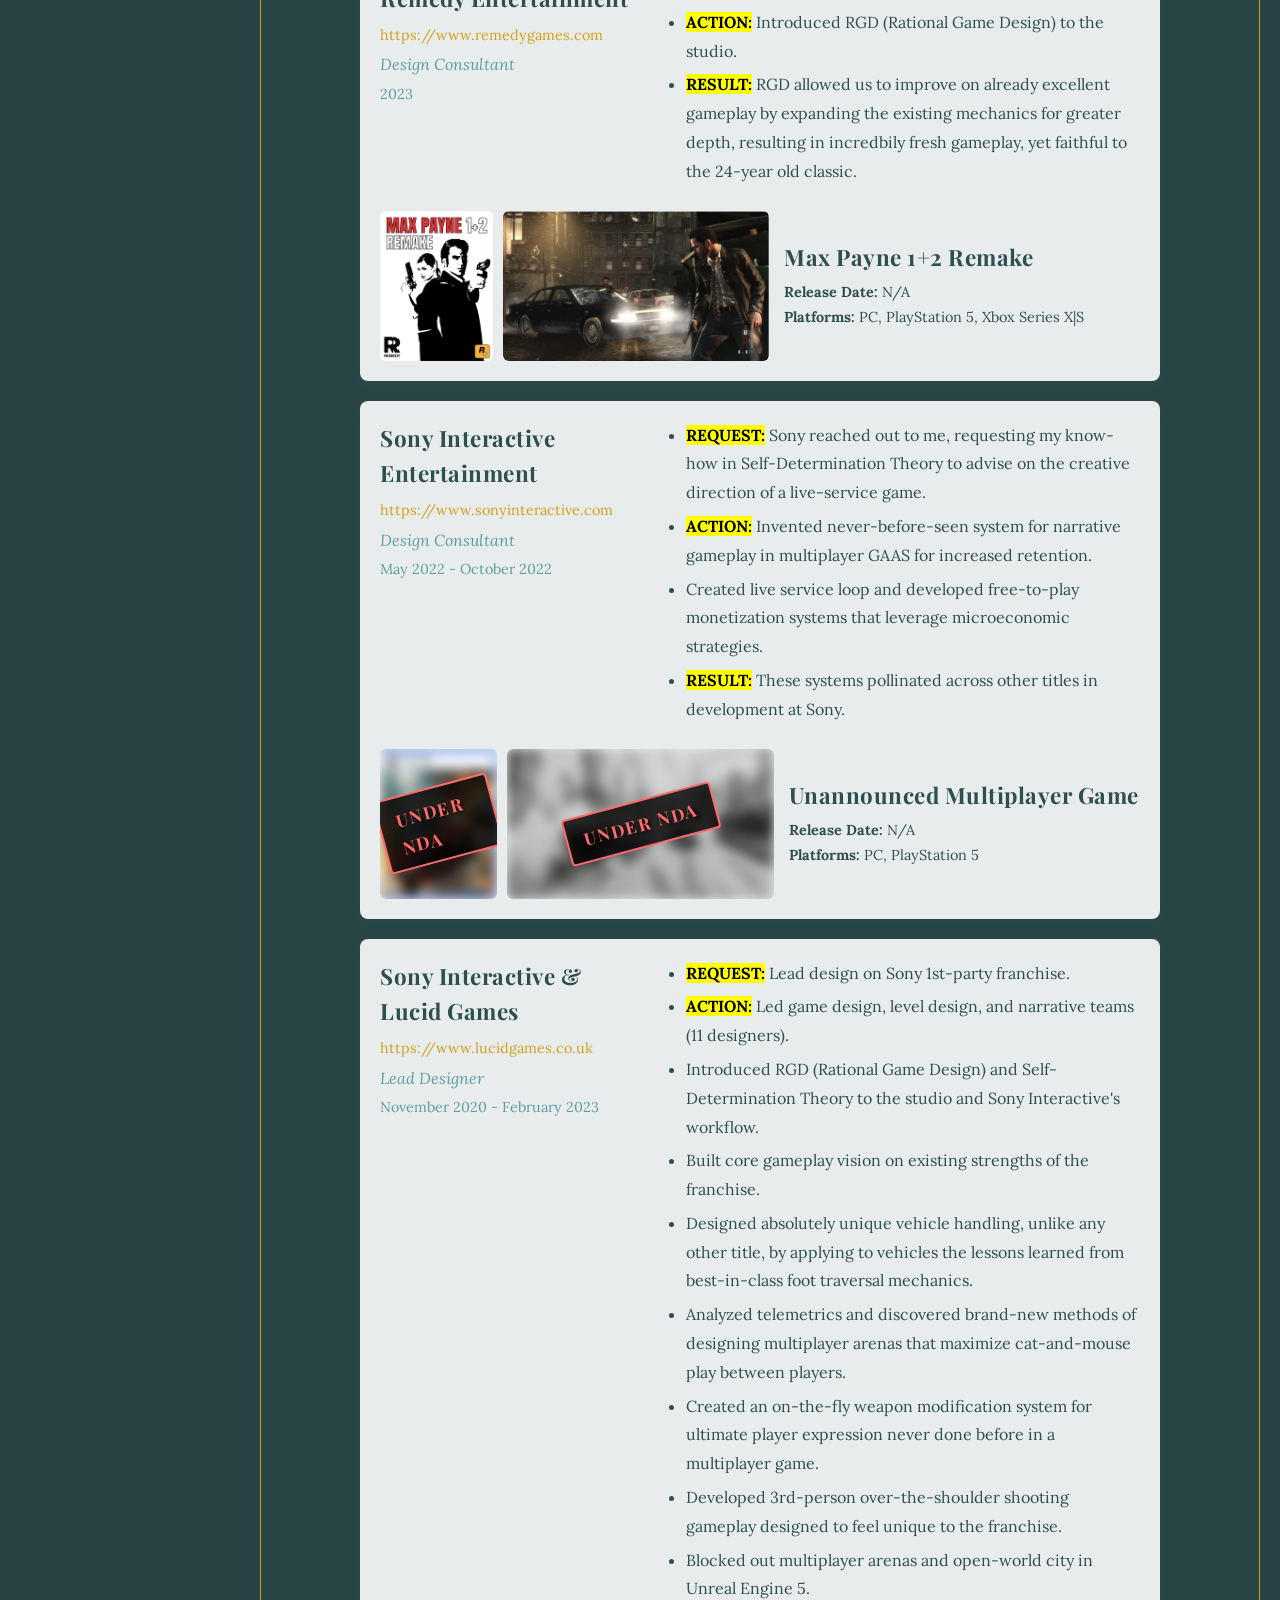
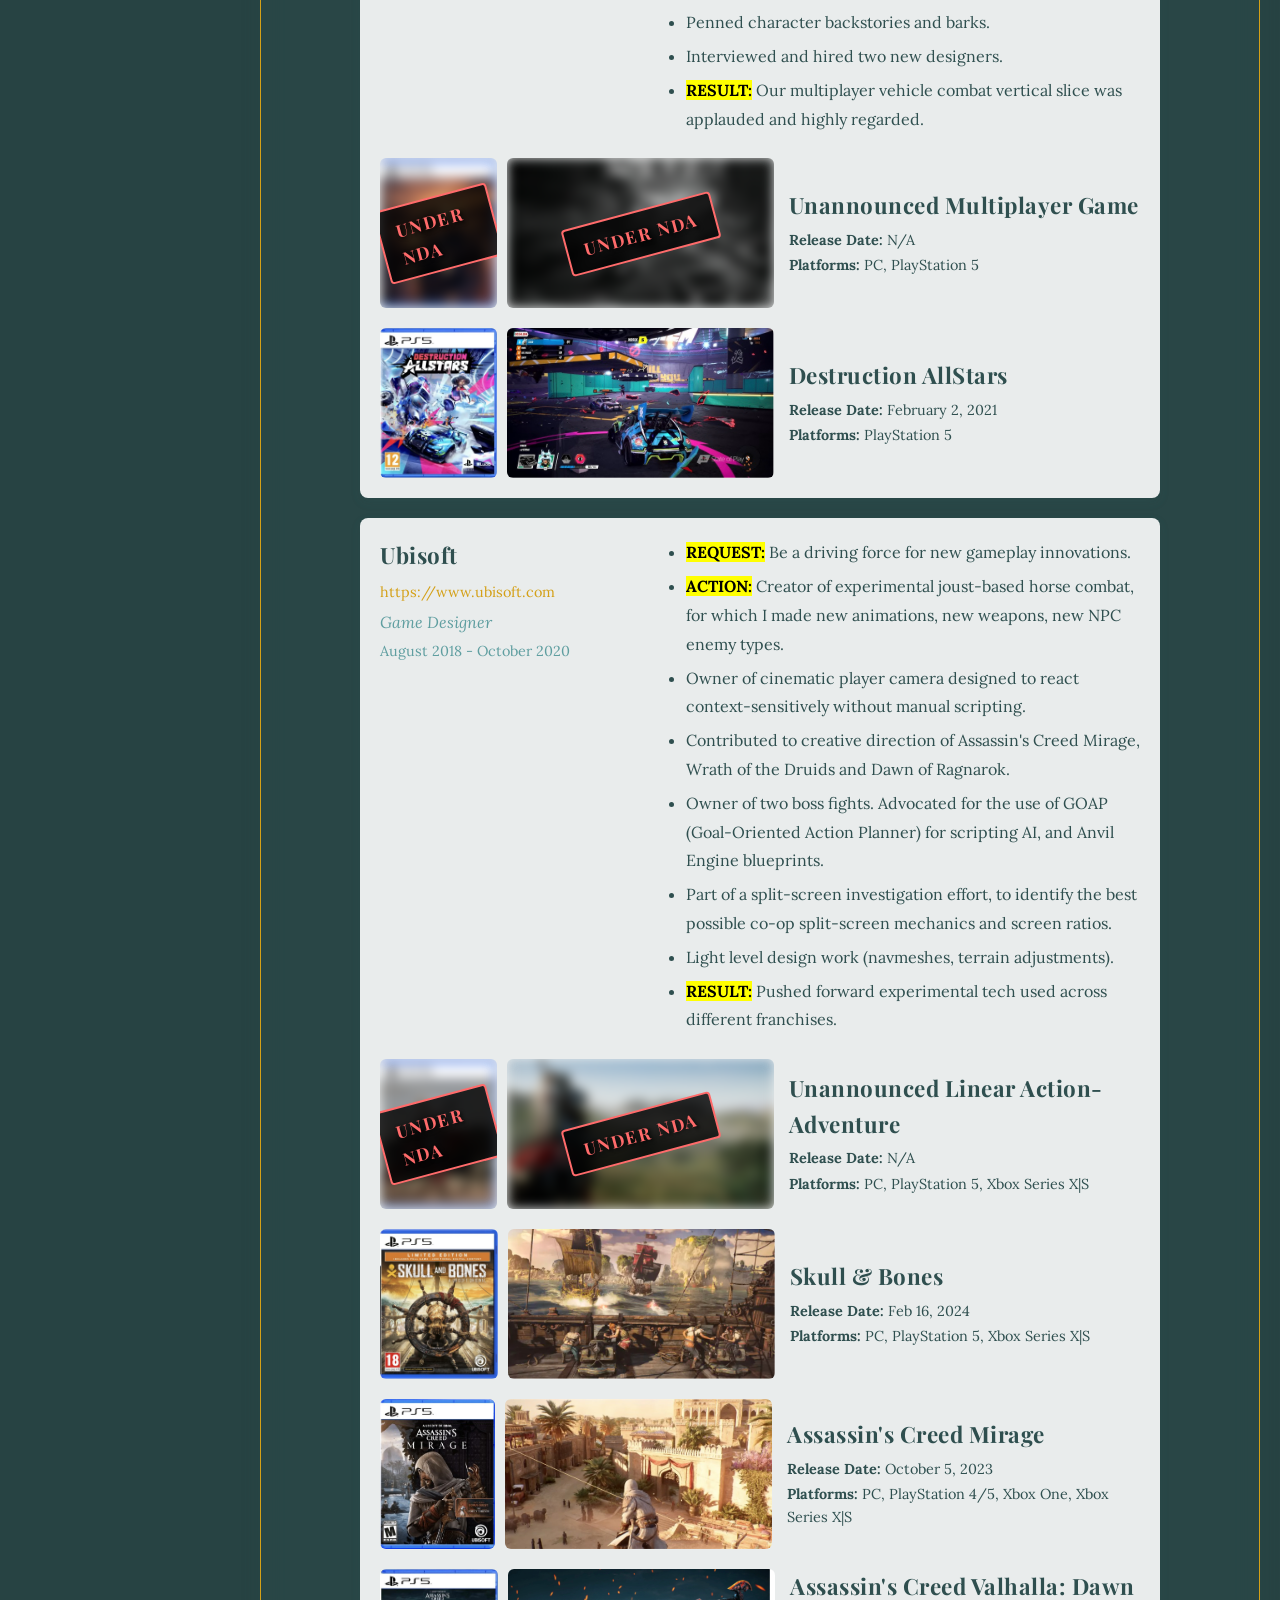
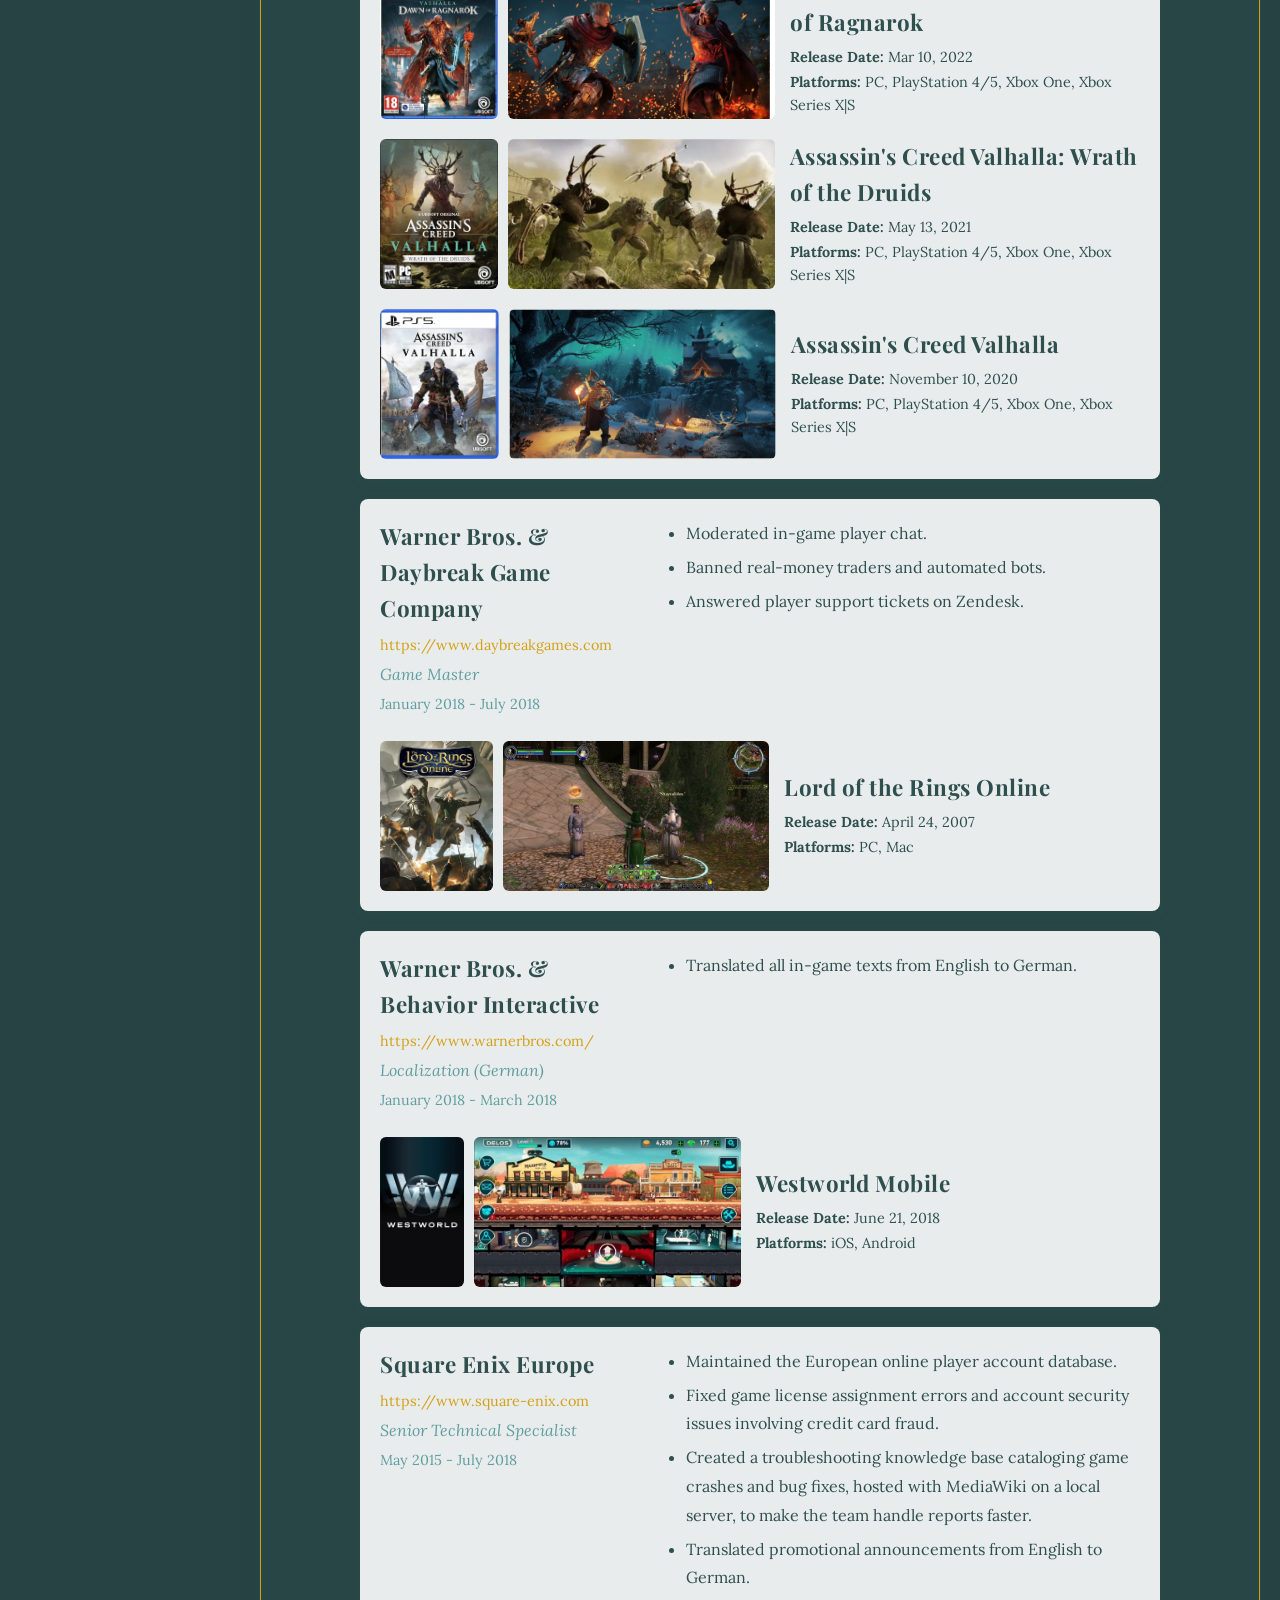
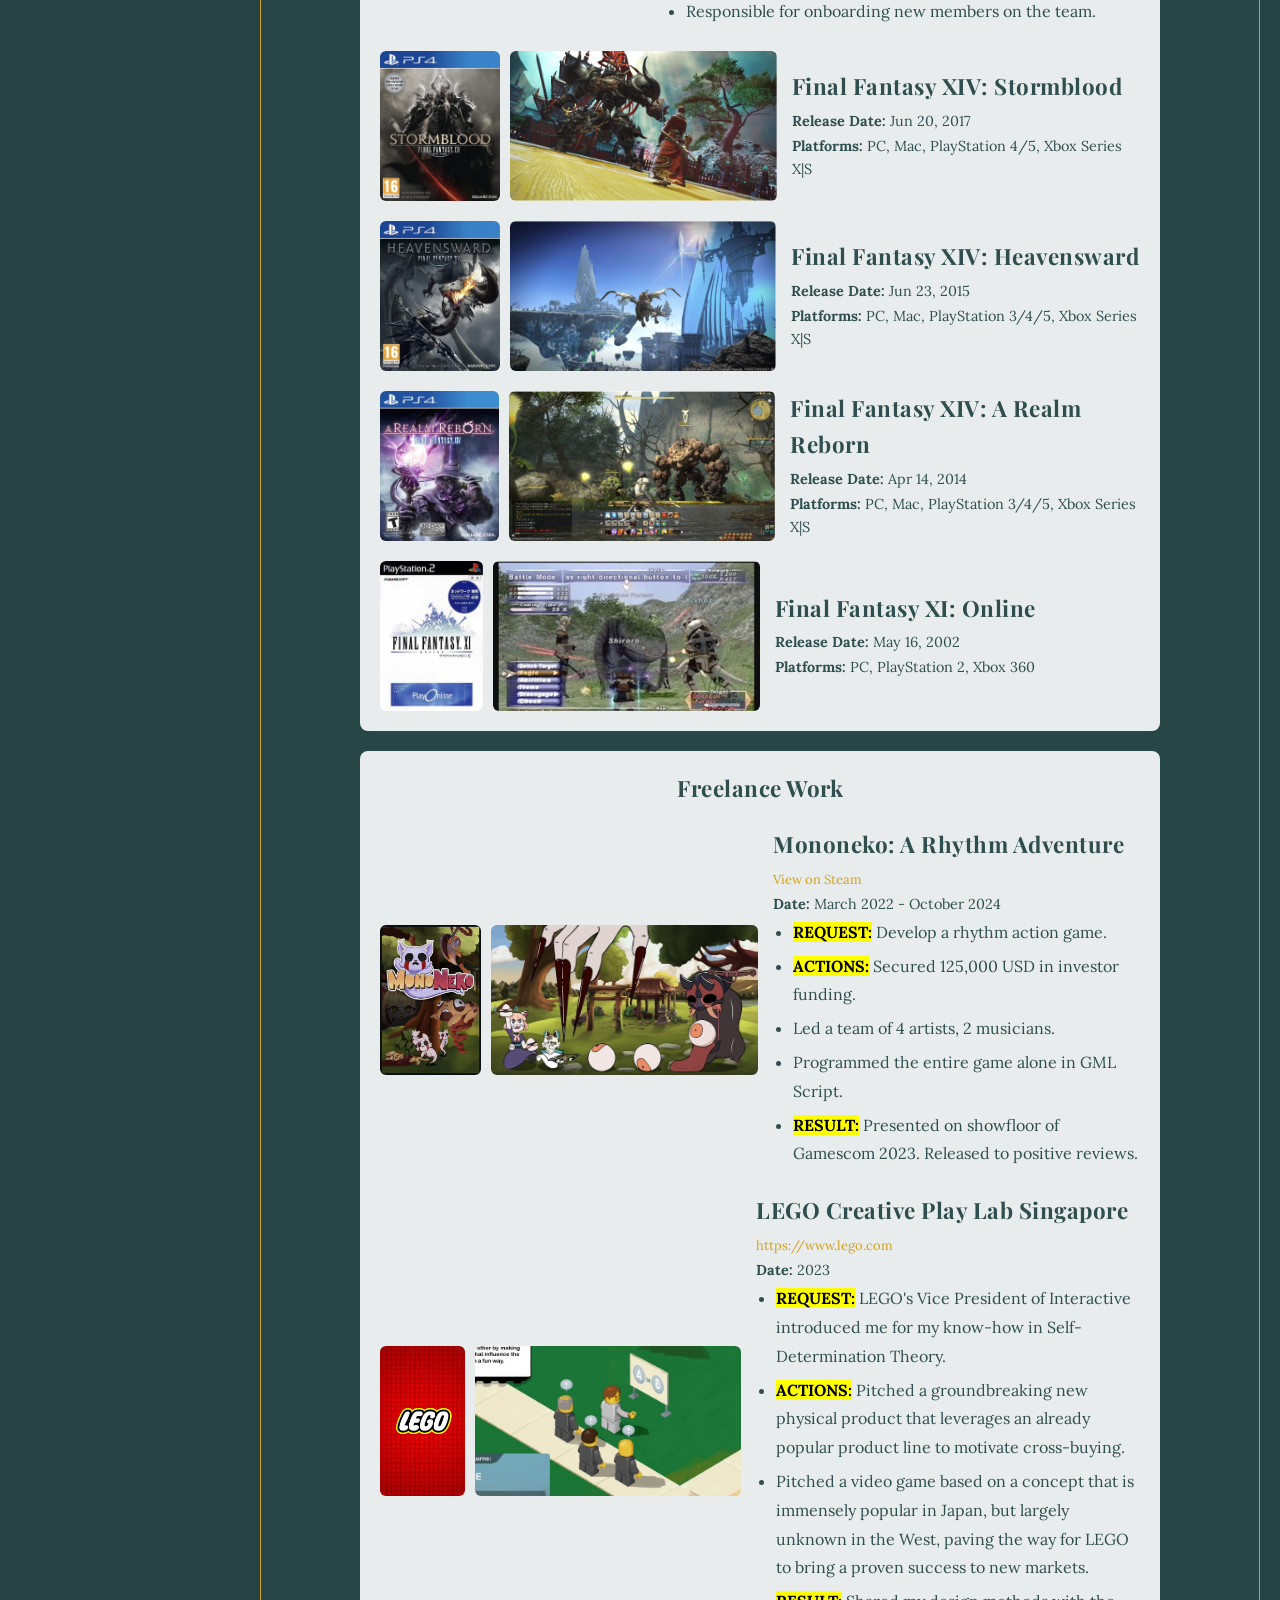
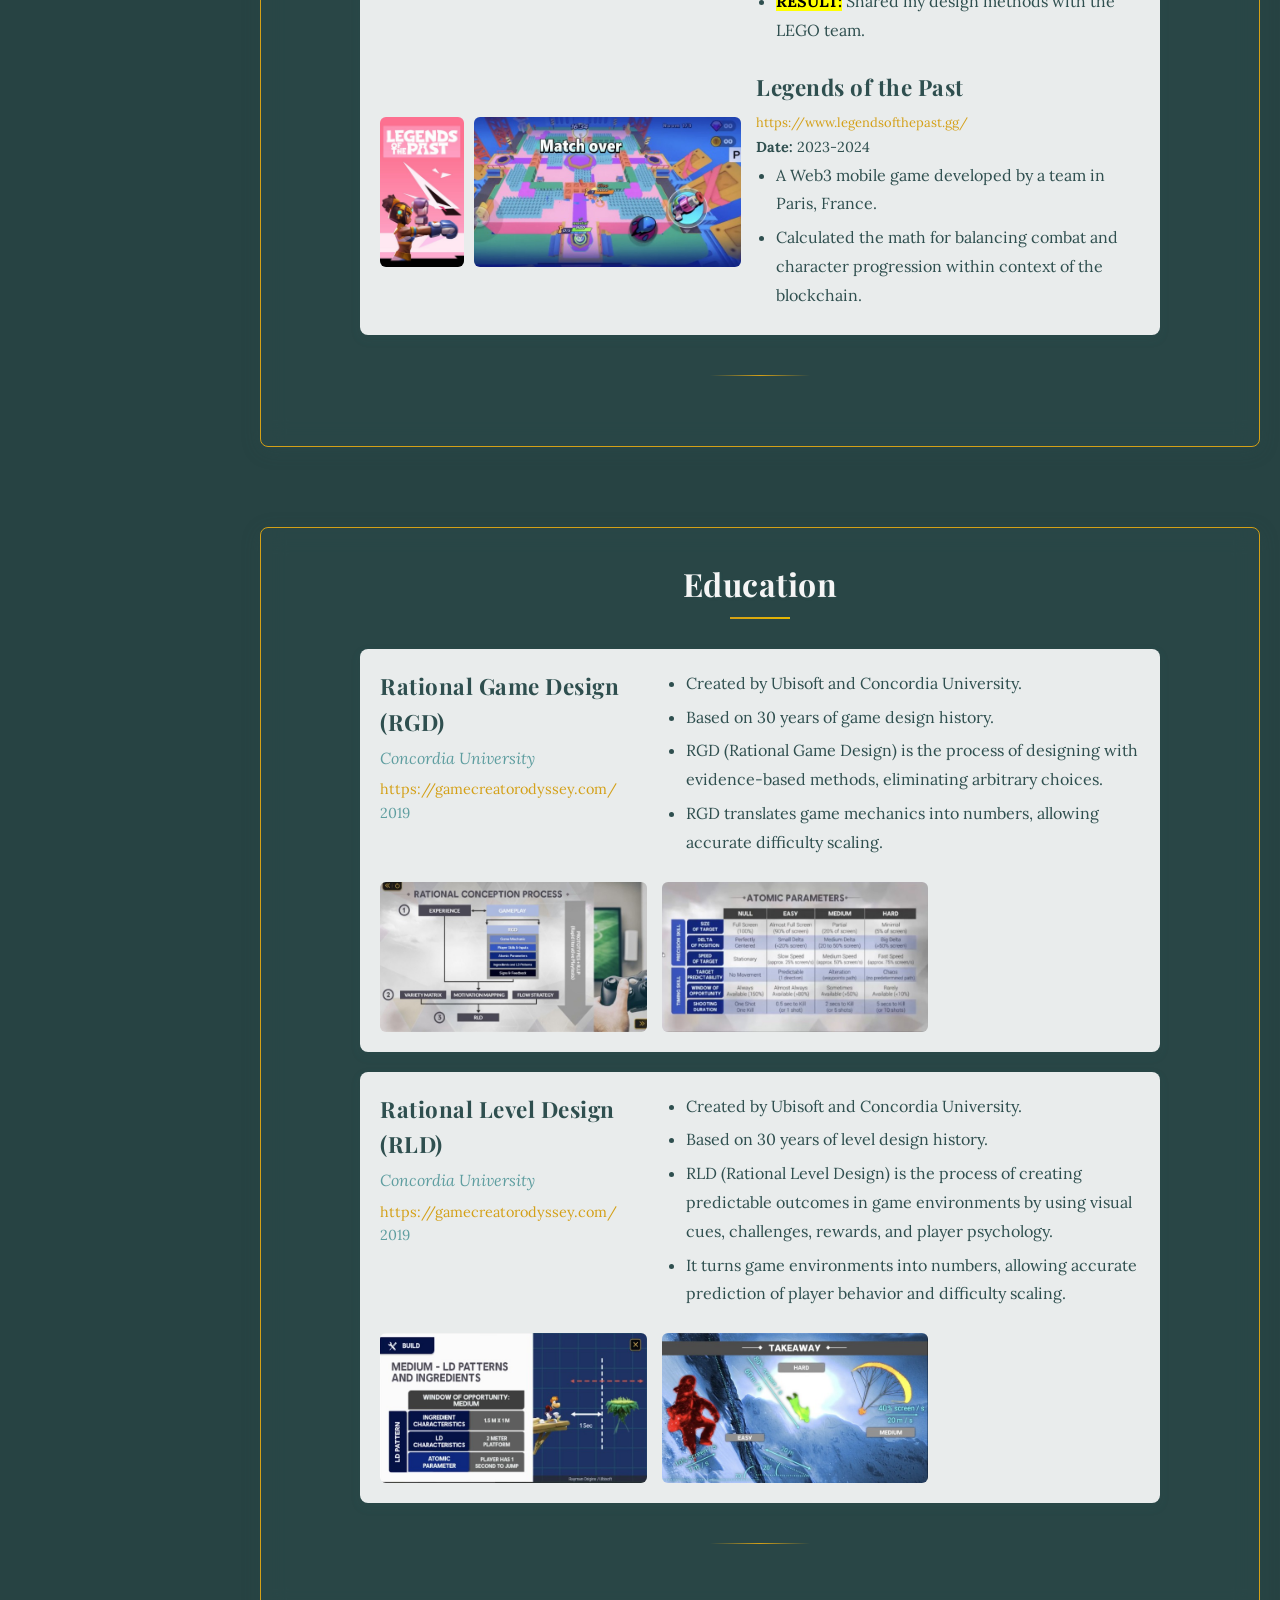
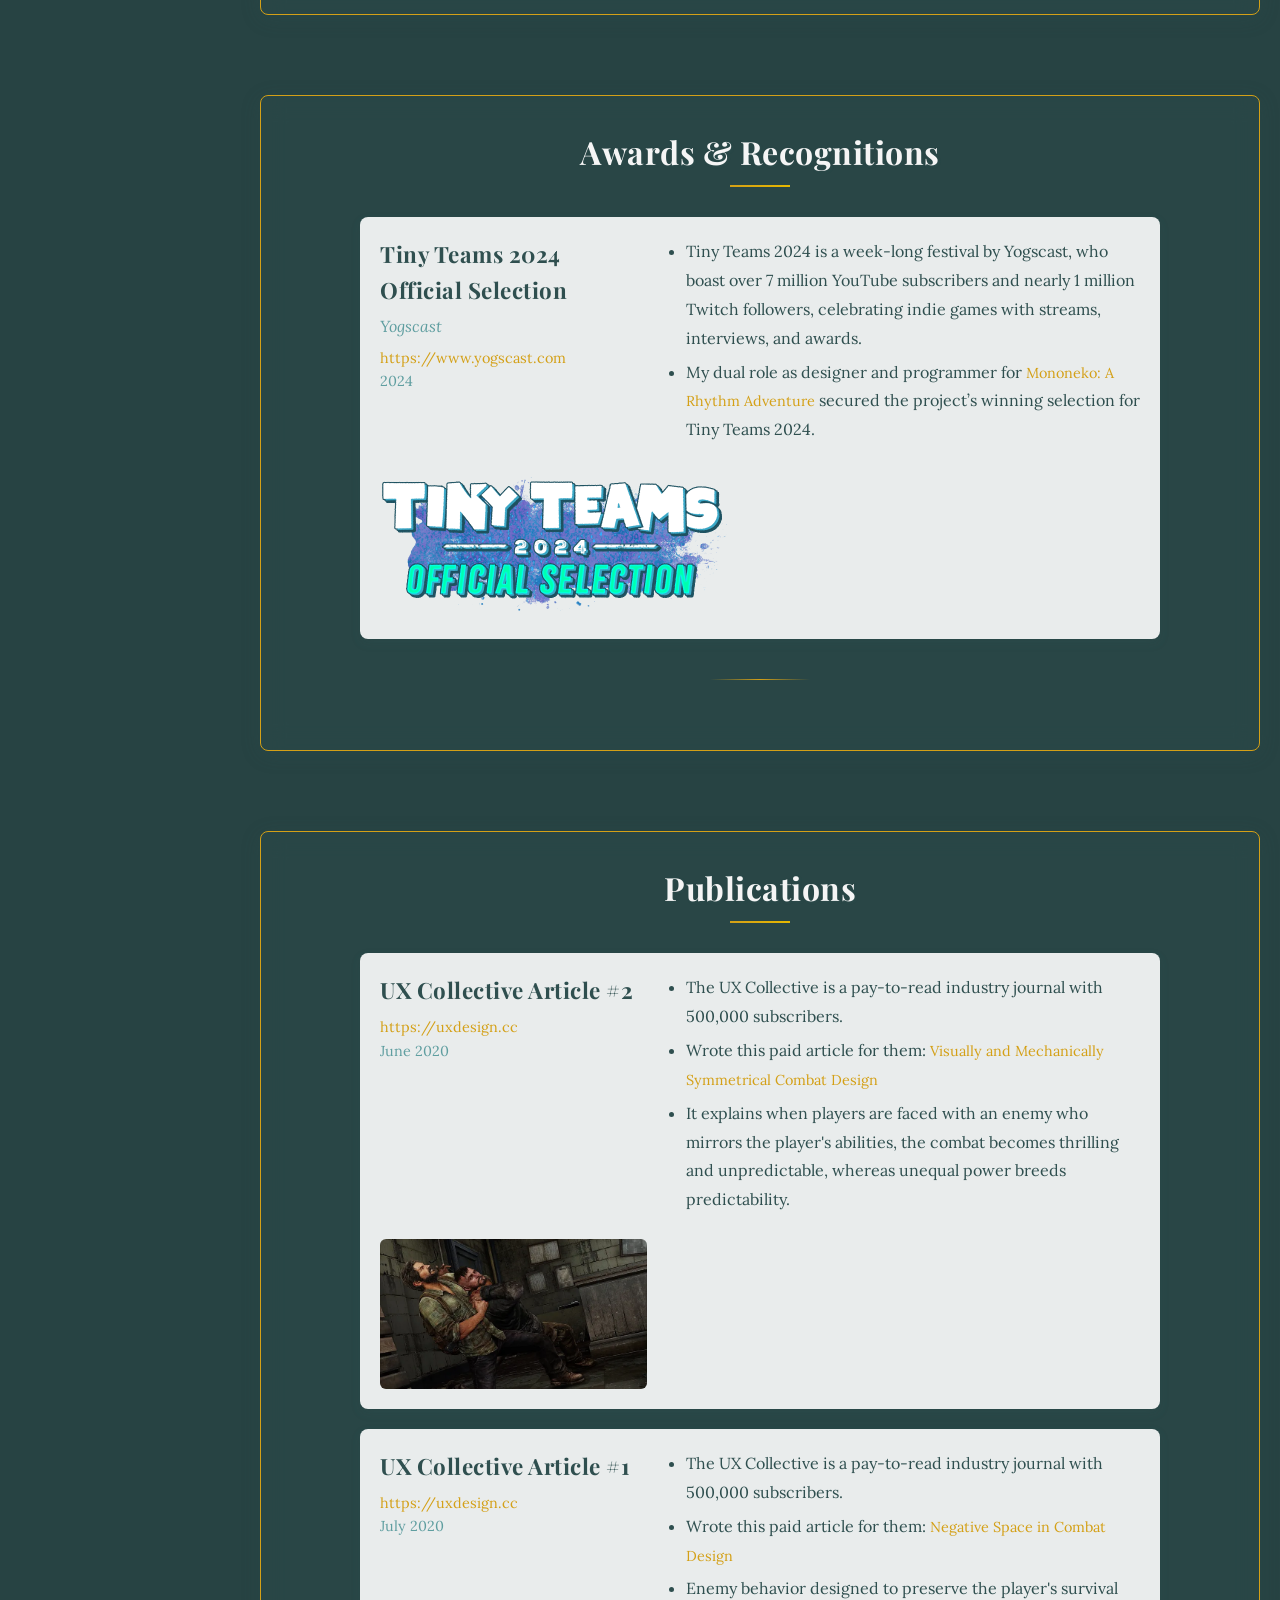
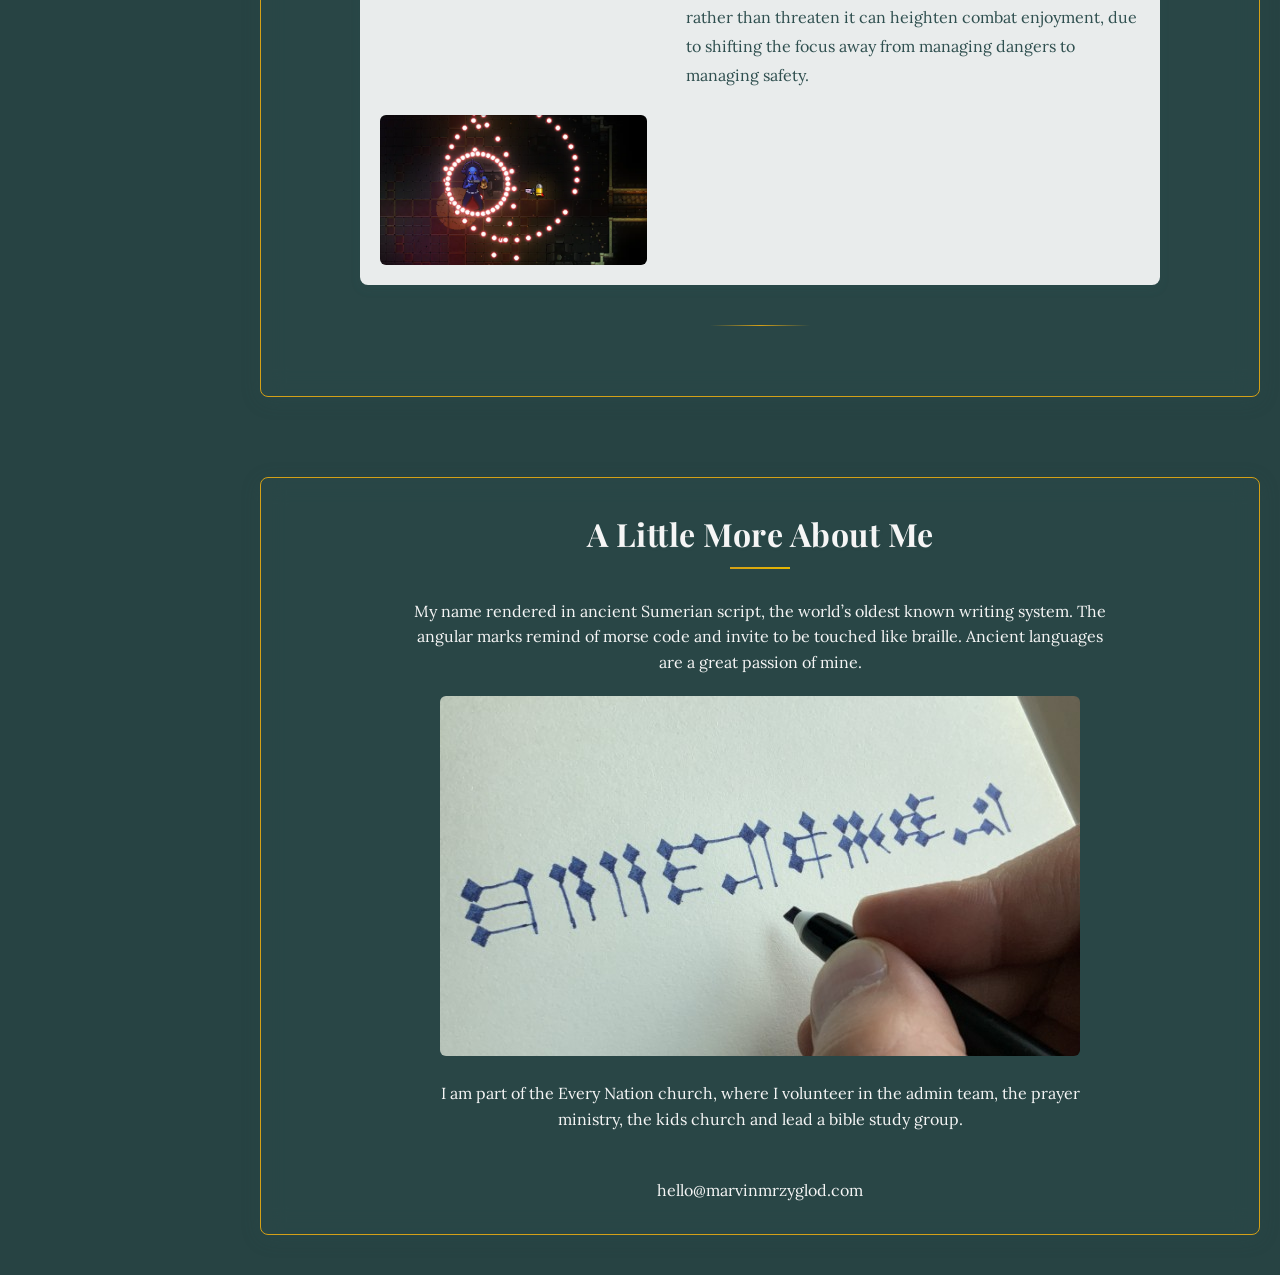
==== commit 821c7261: "Update index.html" ====
--- a/index.html
+++ b/index.html
@@ -29,9 +29,9 @@
         <main class="content">
             <header class="intro" id="intro">
                 <h1>Game Developer<br>& Bible Nerd</h1>                    
-                <p>Marvin Gregor Mrzyglod worked on 19 different video games in the past decade. His two main achievements are design leadership over a Sony franchise and pioneering application of <a href="https://en.wikipedia.org/wiki/Self-determination_theory">Self-Determination Theory</a> across Sony Interactive and Remedy Entertainment. He spent 3 years in BPO at Side (formerly PTW) leading the team to exceed SLA by mentoring best-practices. He now channels his talents into Christian evangelism and charity work.
+                <p>Marvin Gregor Mrzyglod worked on 19 different video games in the past decade. His main achievement is design leadership over a Sony Interactive franchise. He spent 3 years in BPO at Side (formerly PTW) leading the team to exceed SLA by mentoring best-practices. He now channels his talents into Christian evangelism and charity work.
                     <br><br>
-                    He has worked with different languages and tools in gamedev: <mark>Unreal Engine</mark>, <mark>Anvil/Scimitar</mark>, <mark>Northlight</mark>, <mark>GameMaker</mark>, <mark>GML Script</mark>, <mark>LUA</mark>, <mark>JavaScript</mark>, <mark>HTML</mark>, <mark>CSS</mark> and <mark>git</mark>.
+                    He has worked with different languages and tools in gamedev: <mark>Unreal Engine</mark>, <mark>Anvil</mark>, <mark>GML Script</mark>, <mark>LUA</mark>, <mark>JavaScript</mark>, <mark>HTML</mark>, <mark>CSS</mark> and <mark>git</mark>.
                     <br><br>
                     Relevant for BPO operations: <mark>Zendesk</mark>, <mark>Tableau</mark>, <mark>Excel</mark>, <mark>Asana</mark>, <mark>Confluence</mark>, <mark>Miro</mark>, <mark>Easily masters any complex database</mark>.
                     <br><br>
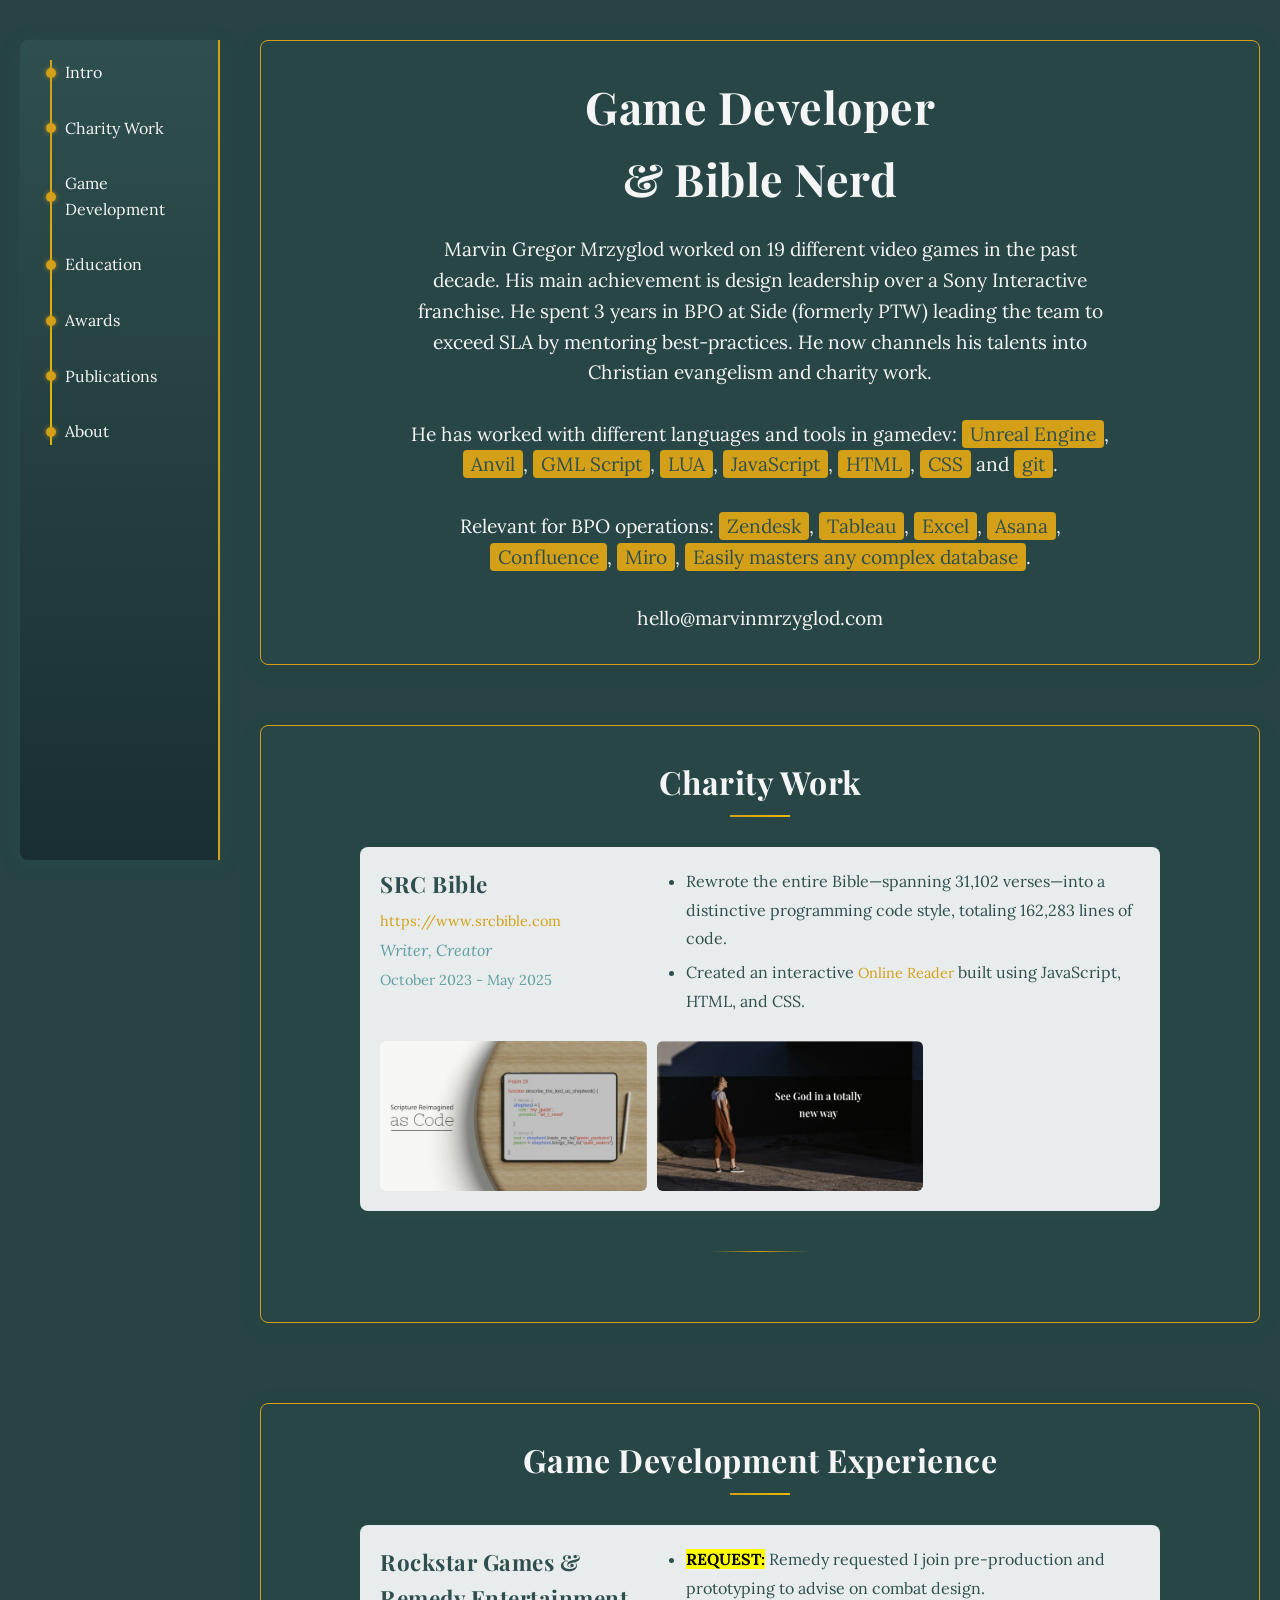
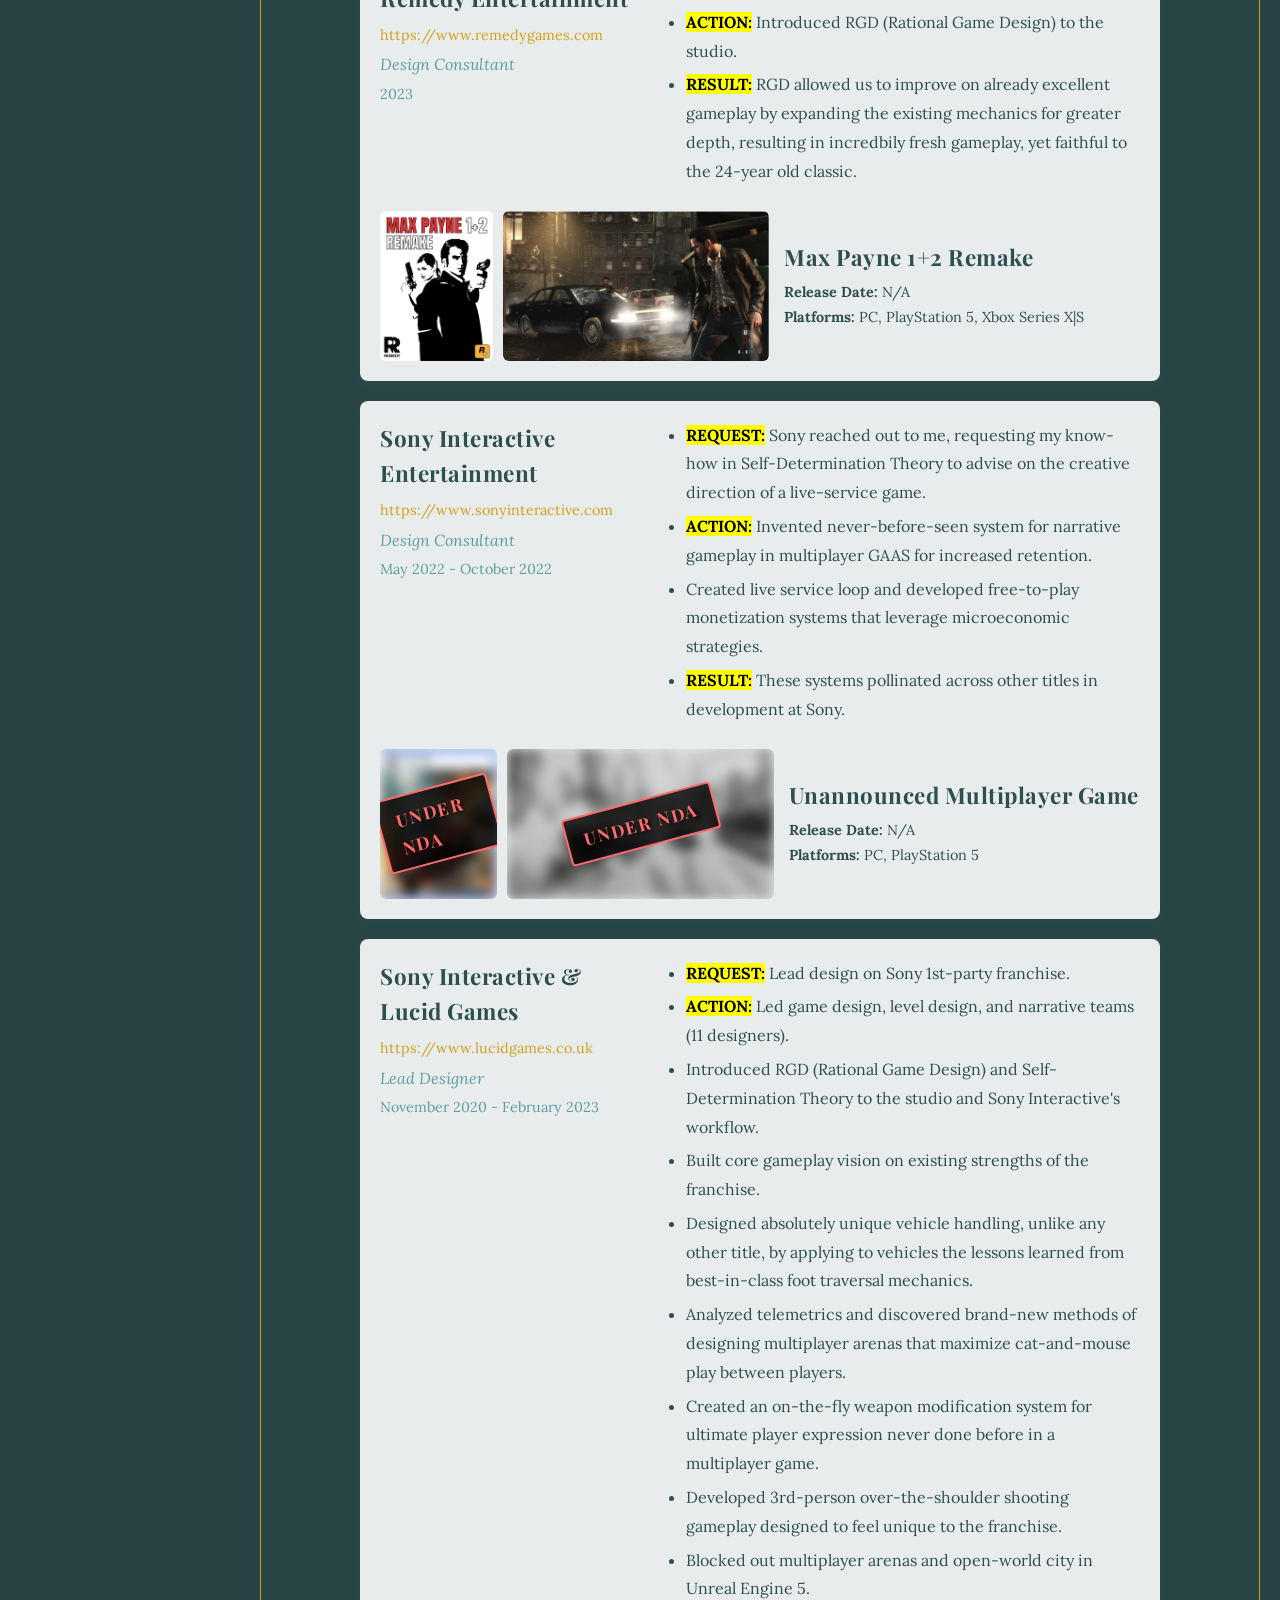
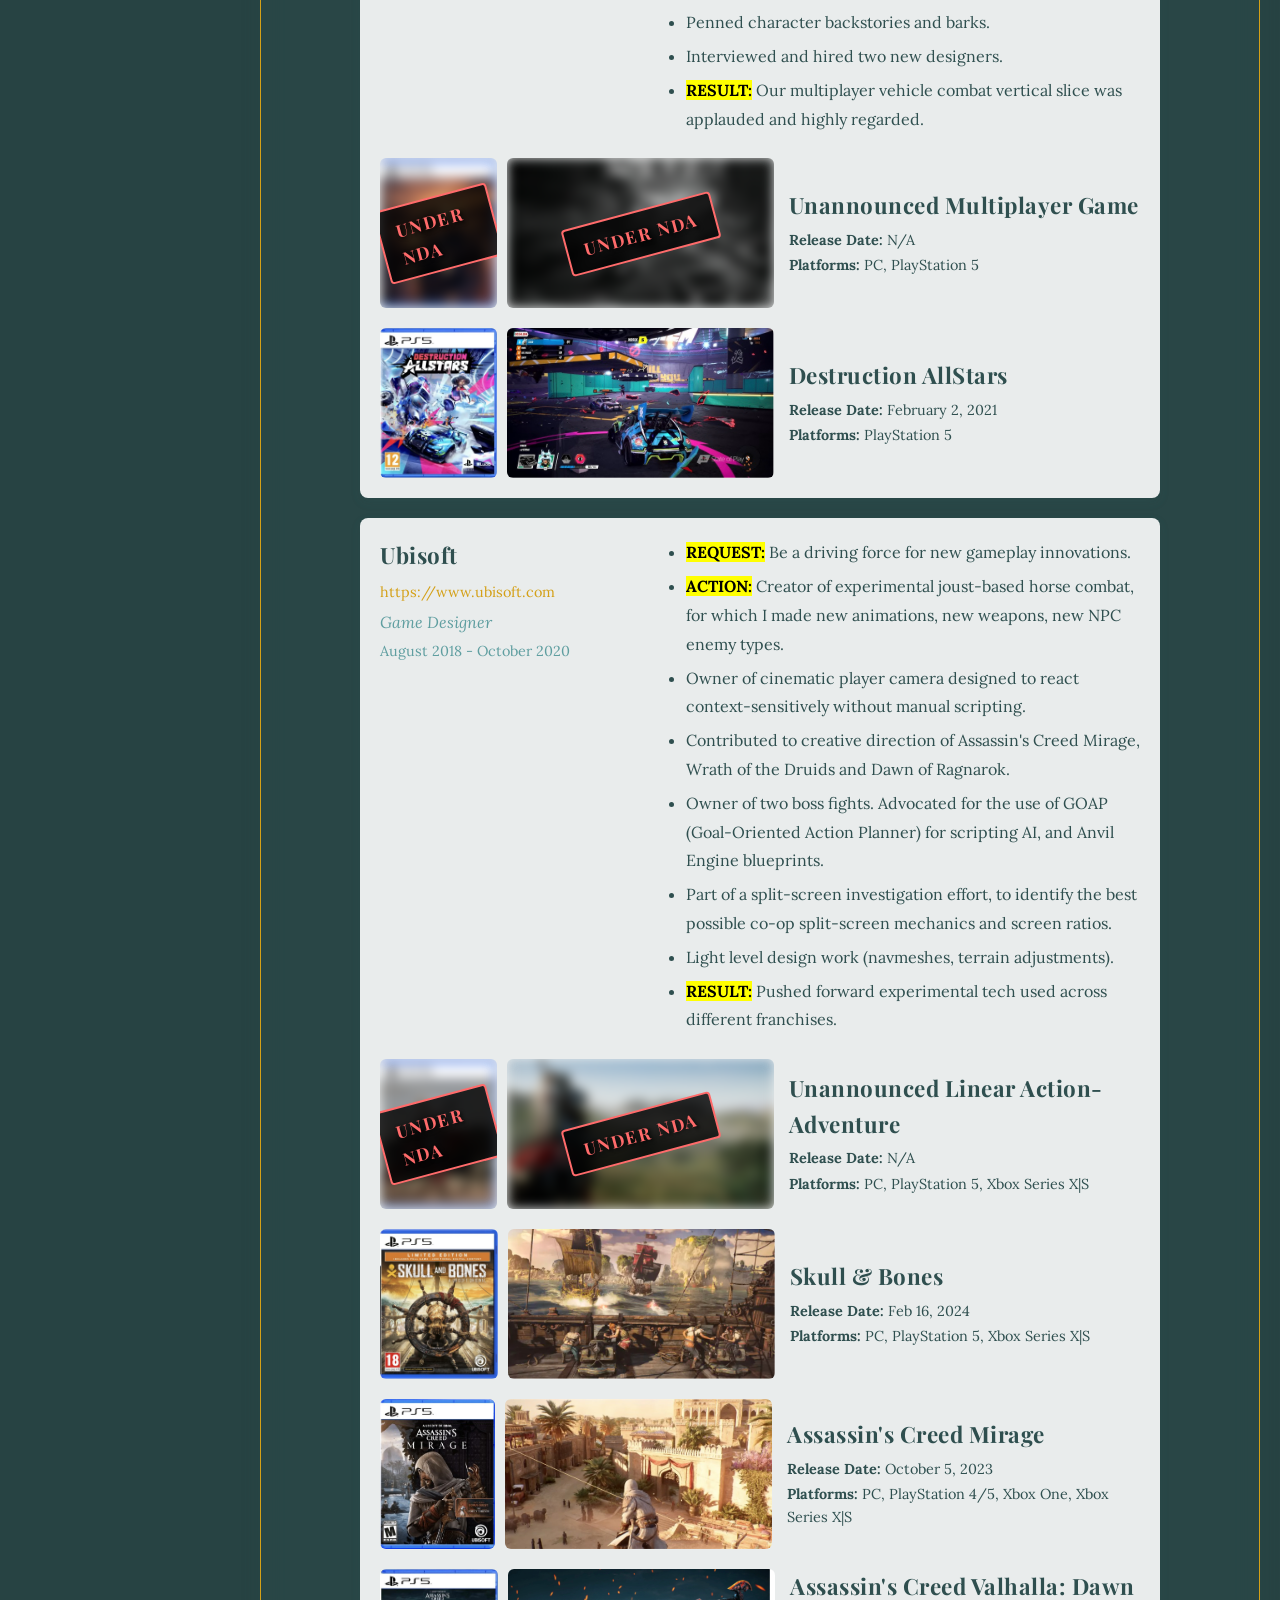
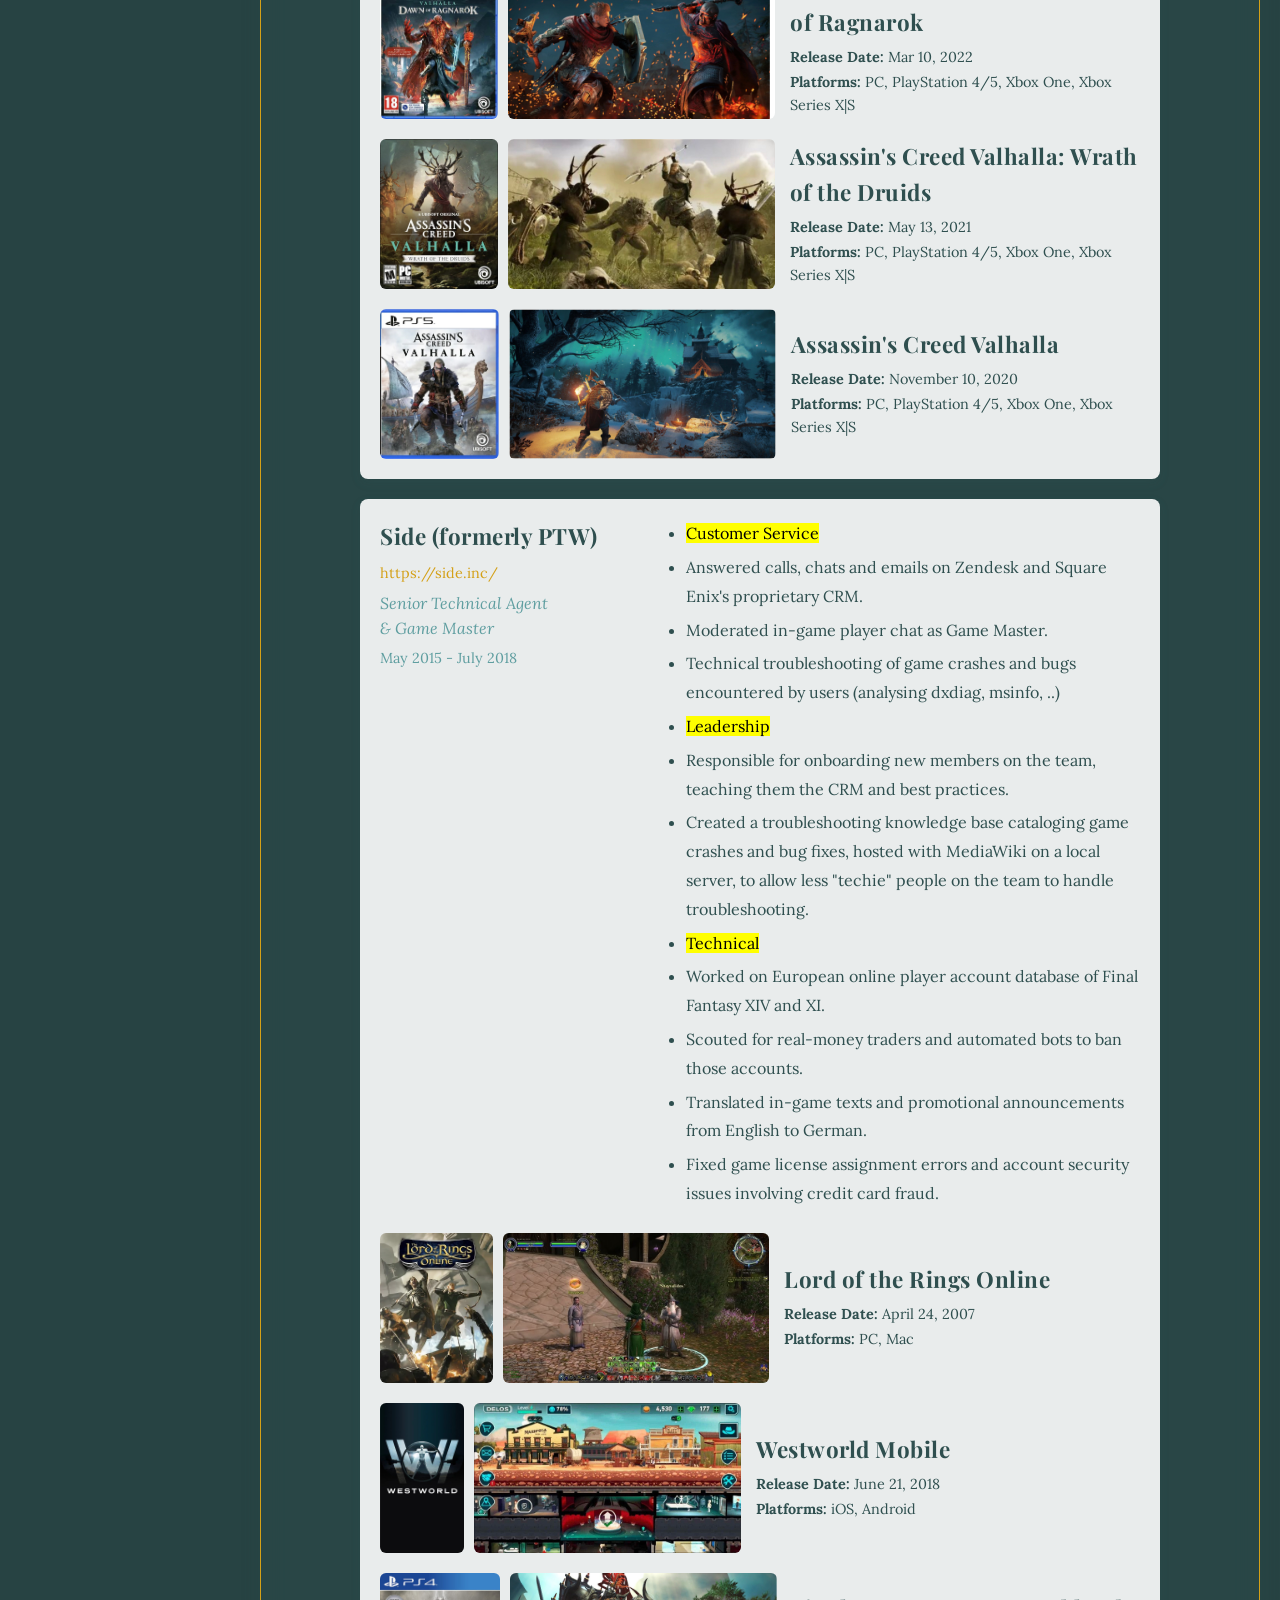
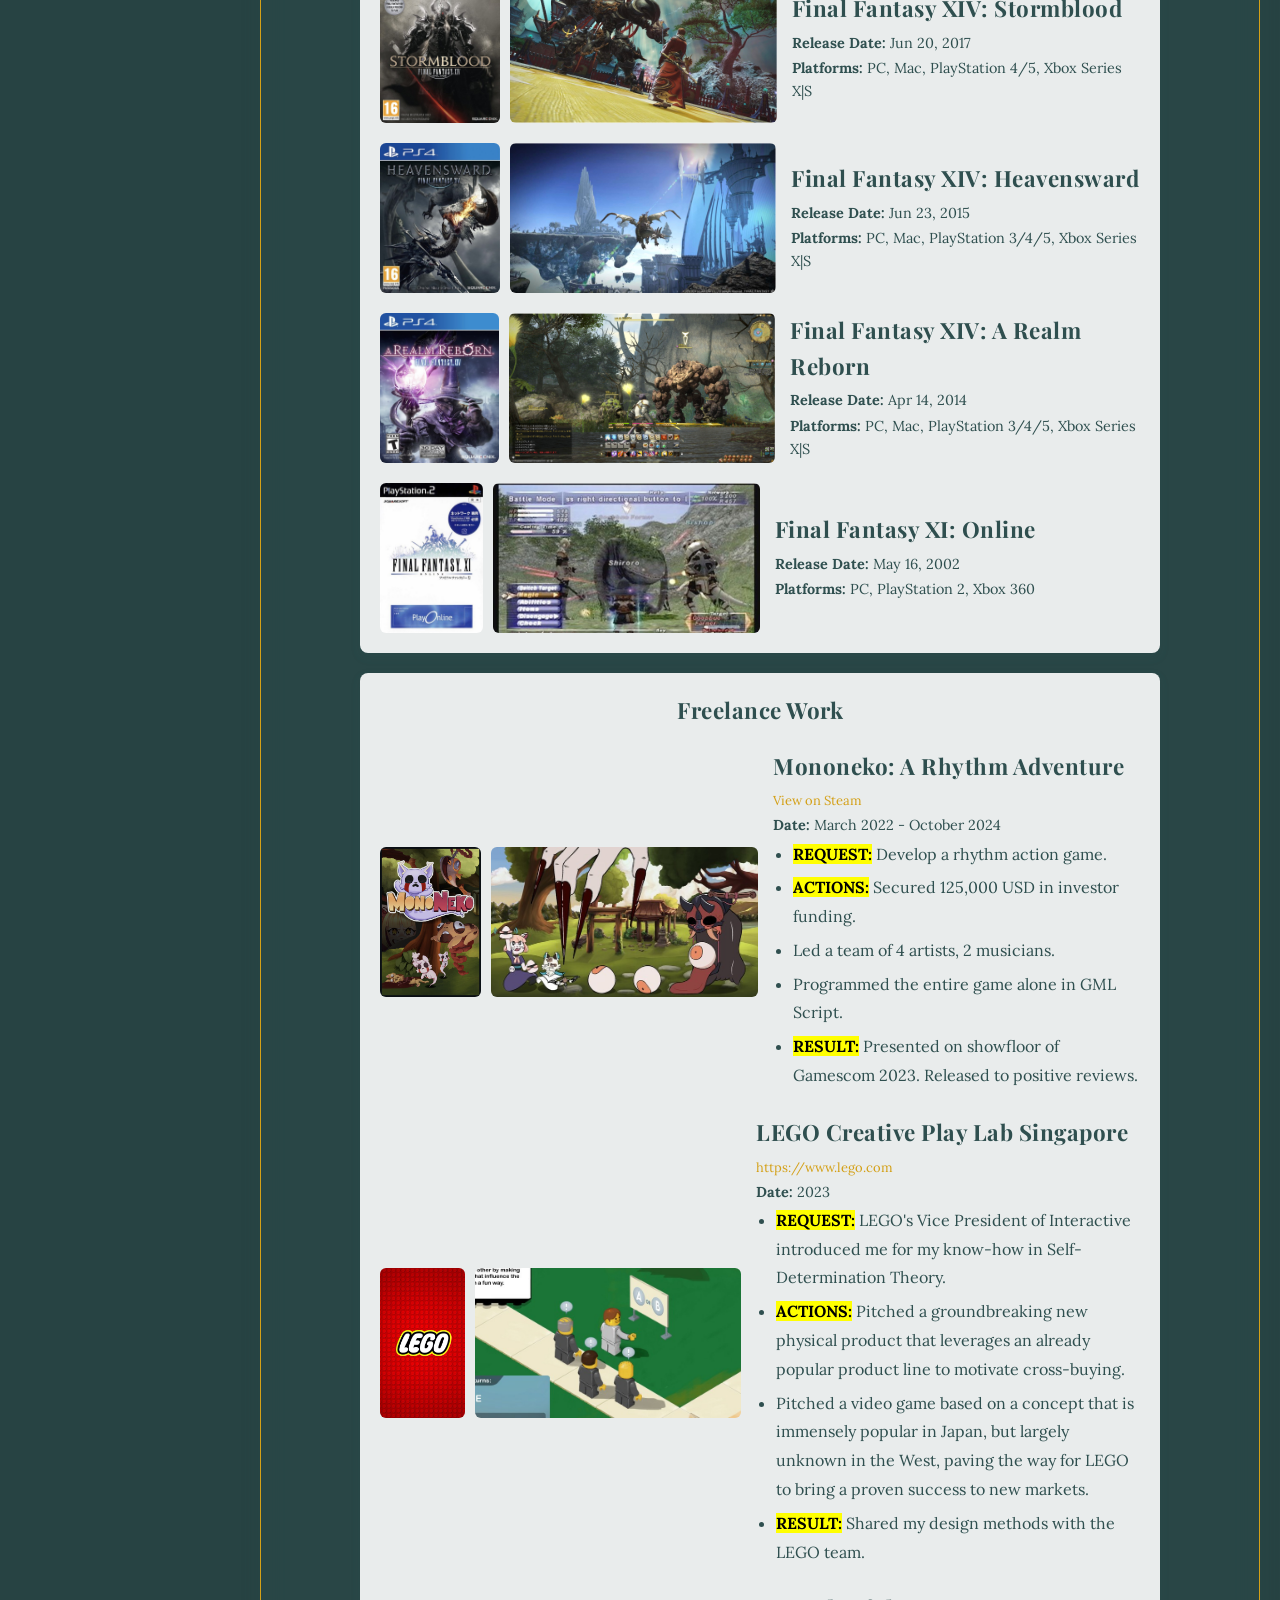
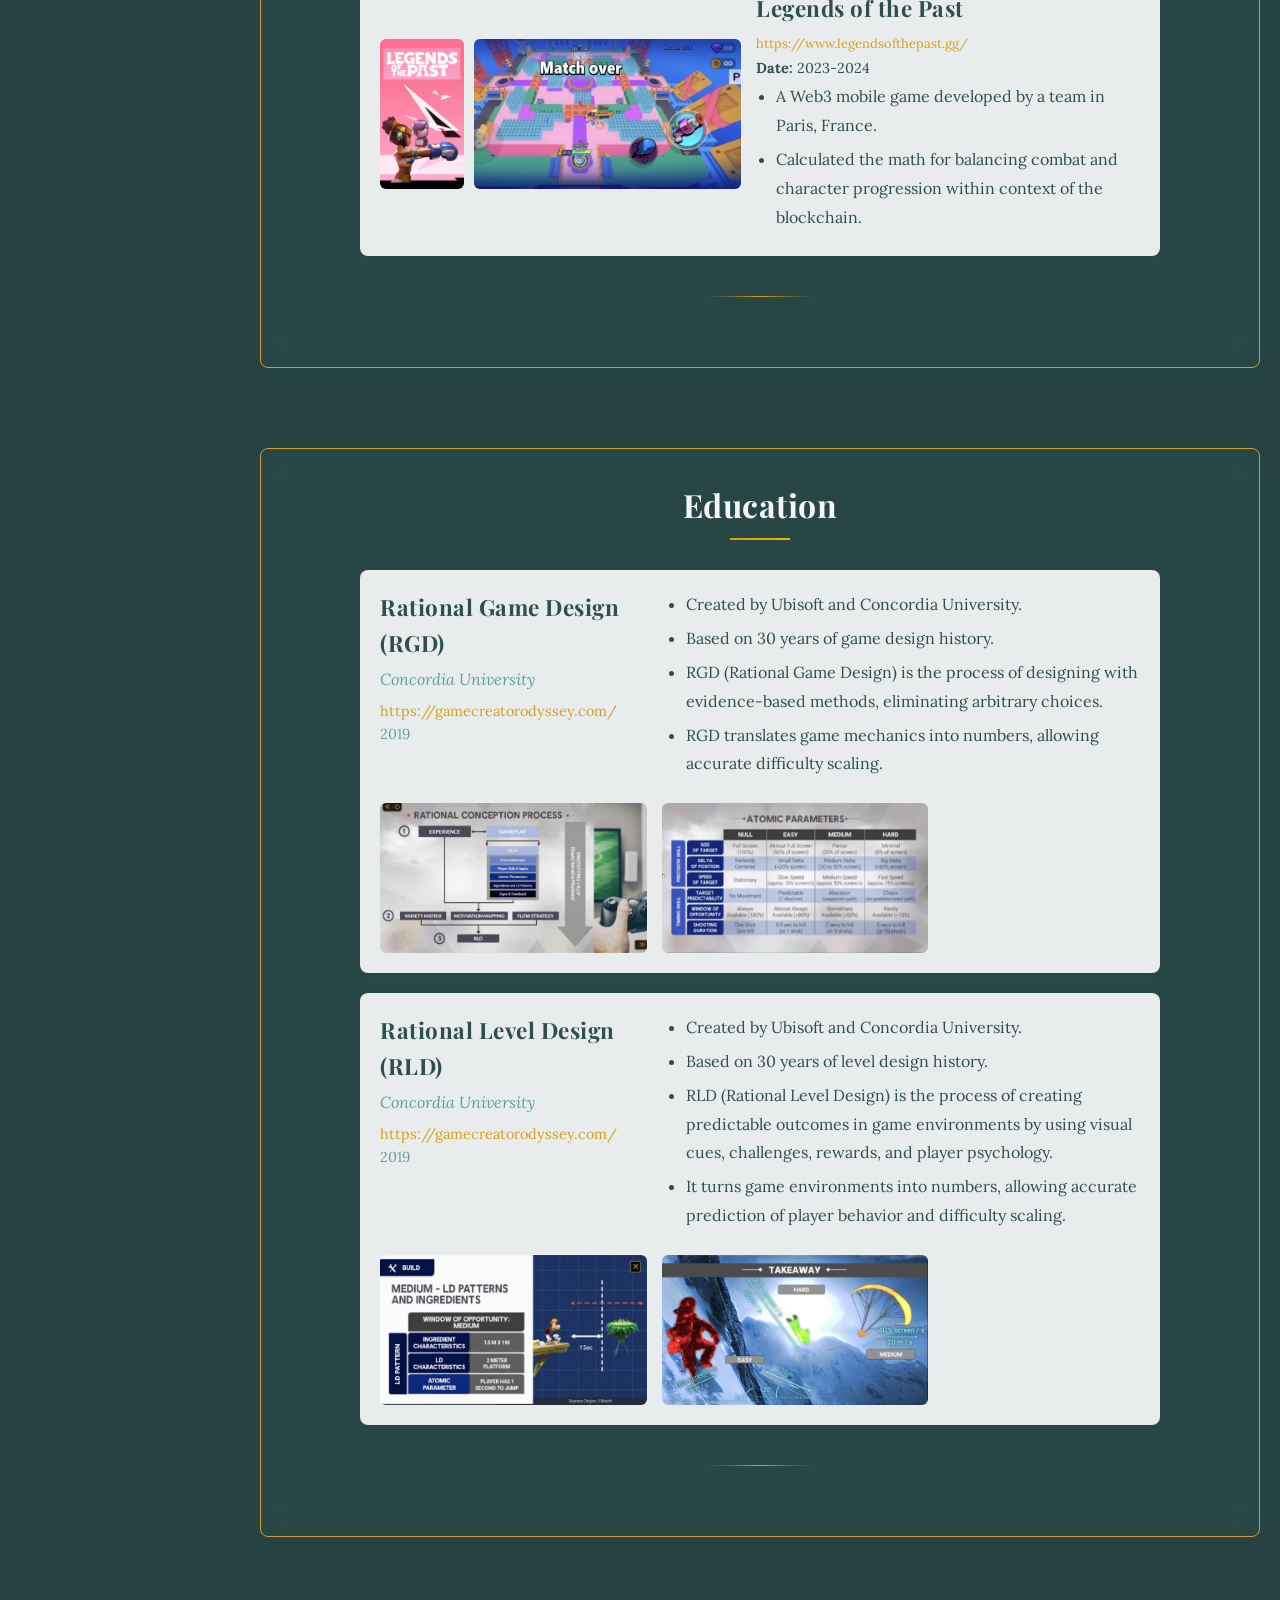
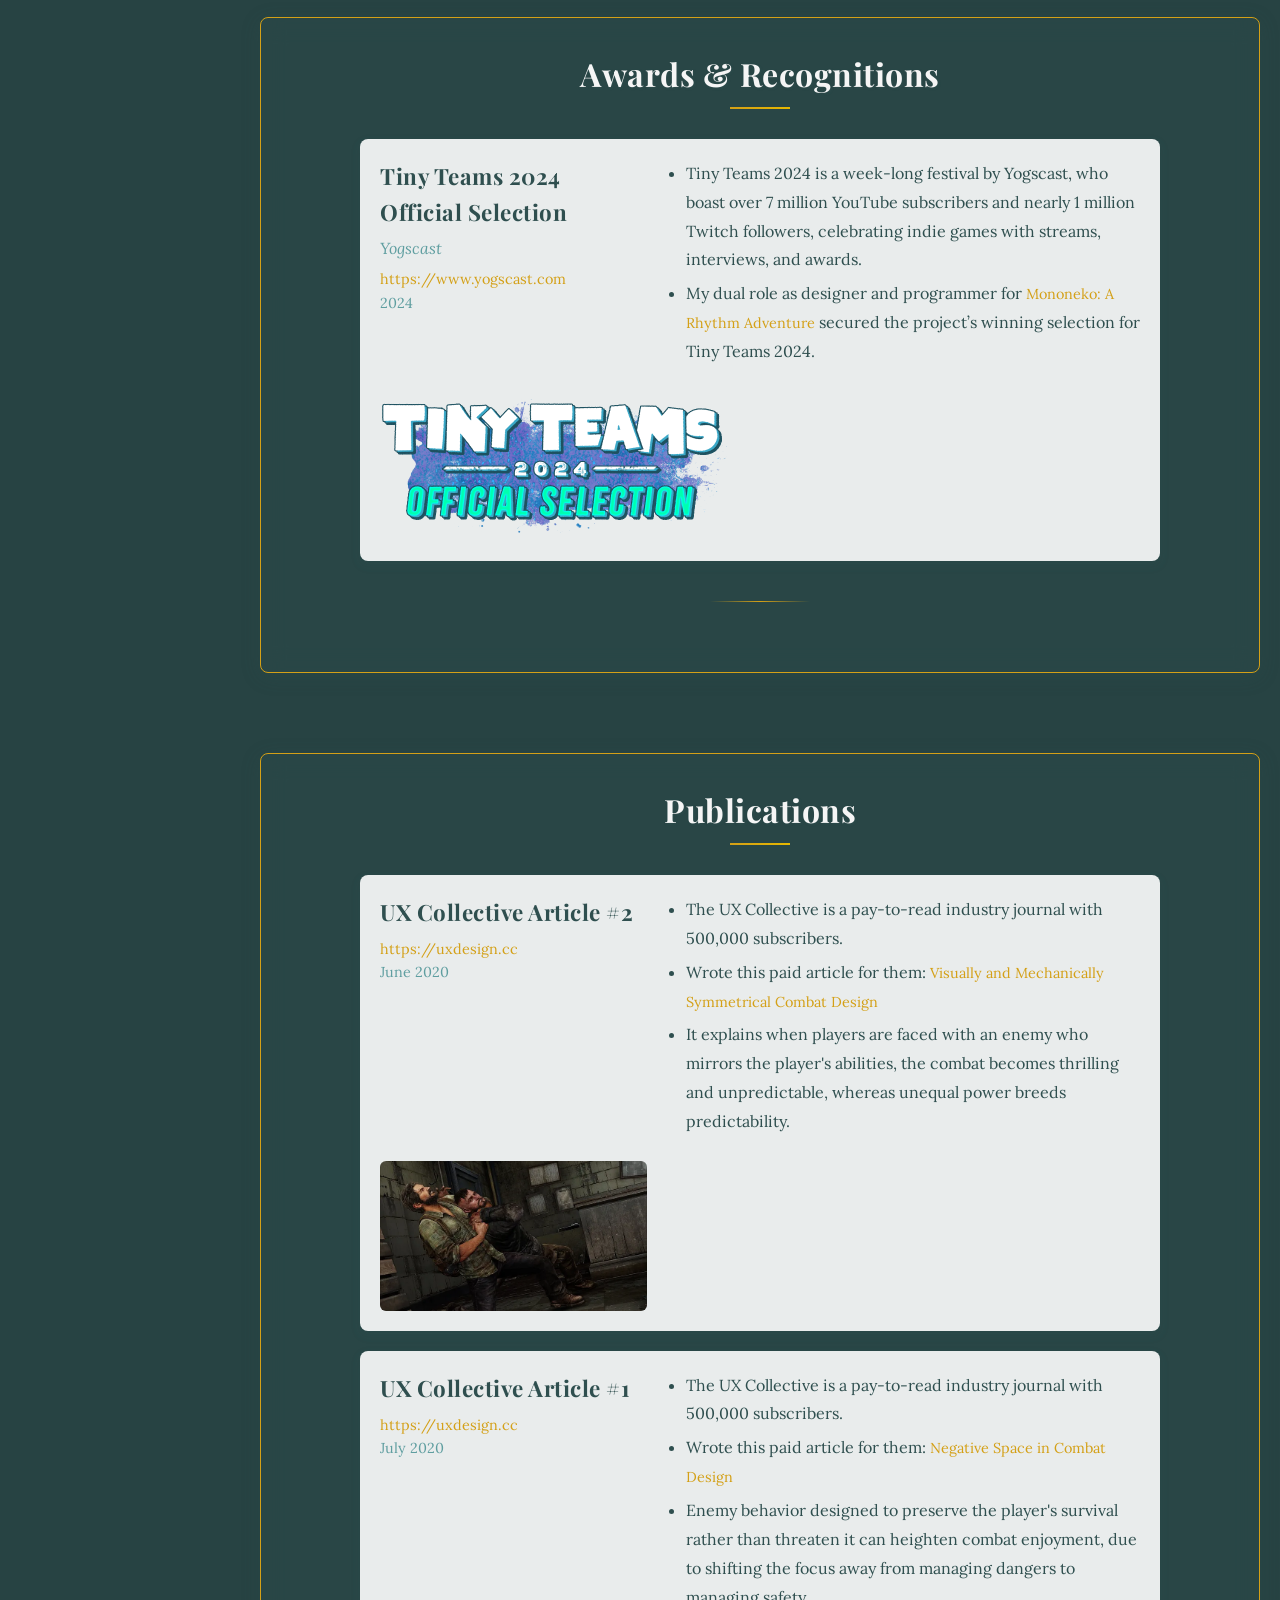
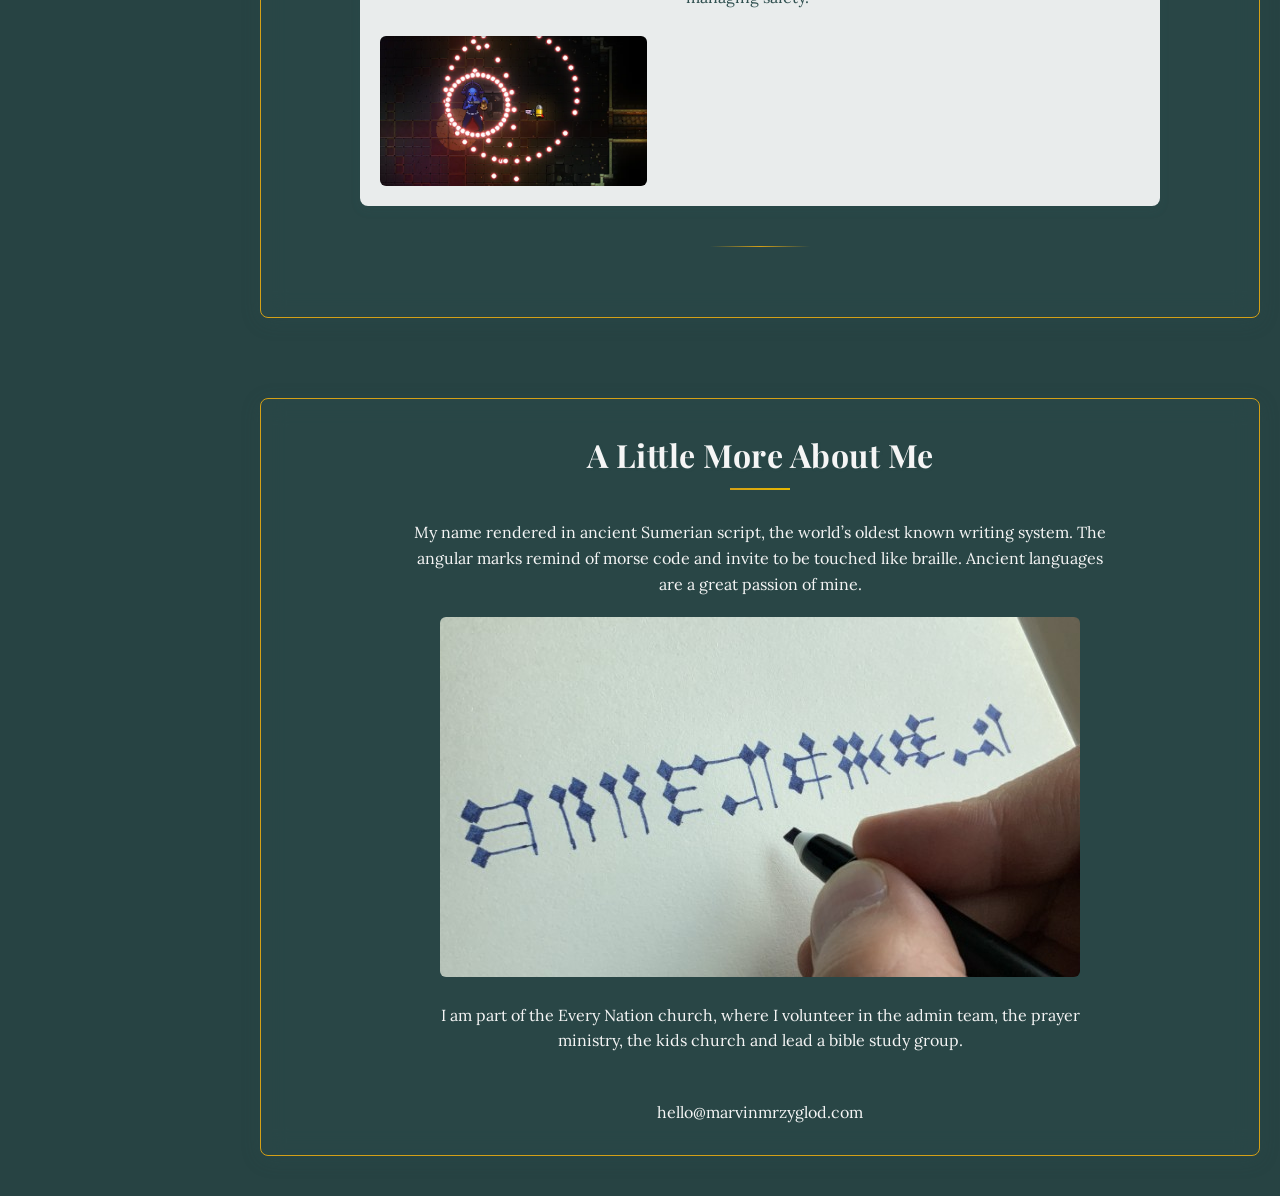
==== commit d1366ed5: "Update index.html" ====
--- a/index.html
+++ b/index.html
@@ -378,19 +378,29 @@
                             </div>
                         </div>
                     </div>
-                    <div class="item">
-                        <div class="text-content">
-                            <div class="text-left">
-                                <h3>Warner Bros. &<br>Daybreak Game Company</h3>
-                                <a href="https://www.daybreakgames.com">https://www.daybreakgames.com</a>
-                                <div class="job-title">Game Master</div>
-                                <div class="date-range">January 2018 - July 2018</div>
-                            </div>
-                            <div class="text-right">
-                                <ul class="description-list">
-                                    <li>Moderated in-game player chat.</li>
-                                    <li>Banned real-money traders and automated bots.</li>
-                                    <li>Answered player support tickets on Zendesk.</li> 
+
+                    <div class="item">
+                        <div class="text-content">
+                            <div class="text-left">
+                                <h3>Side (formerly PTW)</h3>
+                                <a href="https://side.inc/">https://side.inc/</a>
+                                <div class="job-title">Senior Technical Agent<br>& Game Master</div>
+                                <div class="date-range">May 2015 - July 2018</div>
+                            </div>
+                            <div class="text-right">
+                                <ul class="description-list">
+                                    <li><mark>Customer Service</mark></li>
+                                    <li>Answered calls, chats and emails on Zendesk and Square Enix's proprietary CRM.</li>
+                                    <li>Moderated in-game player chat as Game Master.</li>
+                                    <li>Technical troubleshooting of game crashes and bugs encountered by users (analysing dxdiag, msinfo, ..)</li>
+                                    <li><mark>Leadership</mark></li>
+                                    <li>Responsible for onboarding new members on the team, teaching them the CRM and best practices.</li>
+                                    <li>Created a troubleshooting knowledge base cataloging game crashes and bug fixes, hosted with MediaWiki on a local server, to allow less "techie" people on the team to handle troubleshooting.</li>
+                                    <li><mark>Technical</mark></li>
+                                    <li>Worked on European online player account database of Final Fantasy XIV and XI.</li>
+                                    <li>Scouted for real-money traders and automated bots to ban those accounts.</li>
+                                    <li>Translated in-game texts and promotional announcements from English to German.</li>
+                                    <li>Fixed game license assignment errors and account security issues involving credit card fraud.</li>
                                 </ul>
                             </div>
                         </div>
@@ -417,23 +427,6 @@
                                 <p><strong>Platforms:</strong> PC, Mac</p>
                             </div>
                         </div>
-                    </div>
-
-                    
-                    <div class="item">
-                        <div class="text-content">
-                            <div class="text-left">
-                                <h3>Warner Bros. &<br>Behavior Interactive</h3>
-                                <a href="https://www.warnerbros.com/">https://www.warnerbros.com/</a>
-                                <div class="job-title">Localization (German)</div>
-                                <div class="date-range">January 2018 - March 2018</div>
-                            </div>
-                            <div class="text-right">
-                                <ul class="description-list">
-                                    <li>Translated all in-game texts from English to German.</li>
-                                </ul>
-                            </div>
-                        </div>             
                         <div class="game-info">
                             <div class="screenshots">
                                 <a href="https://www.imdb.com/title/tt0475784/" class="game-screenshot first-screenshot">
@@ -457,27 +450,6 @@
                                 <p><strong>Platforms:</strong> iOS, Android</p>
                             </div>
                         </div>
-                    </div>
-
-                    
-                    <div class="item">
-                        <div class="text-content">
-                            <div class="text-left">
-                                <h3>Square Enix Europe</h3>
-                                <a href="https://www.square-enix.com">https://www.square-enix.com</a>
-                                <div class="job-title">Senior Technical Specialist</div>
-                                <div class="date-range">May 2015 - July 2018</div>
-                            </div>
-                            <div class="text-right">
-                                <ul class="description-list">
-                                    <li>Maintained the European online player account database.</li>
-                                    <li>Fixed game license assignment errors and account security issues involving credit card fraud.</li>
-                                    <li>Created a troubleshooting knowledge base cataloging game crashes and bug fixes, hosted with MediaWiki on a local server, to make the team handle reports faster.</li>
-                                    <li>Translated promotional announcements from English to German.</li>
-                                    <li>Responsible for onboarding new members on the team.</li>
-                                </ul>
-                            </div>
-                        </div>
                         <div class="game-info">
                             <div class="screenshots">
                                 <a href="https://na.finalfantasyxiv.com/stormblood/" class="game-screenshot first-screenshot">
@@ -571,6 +543,8 @@
                             </div>
                         </div>
                     </div>
+
+                    
                     <div class="item">
                         <h3 style="text-align: center; margin-bottom: 10px;">Freelance Work</h3>
                         <div class="game-info">
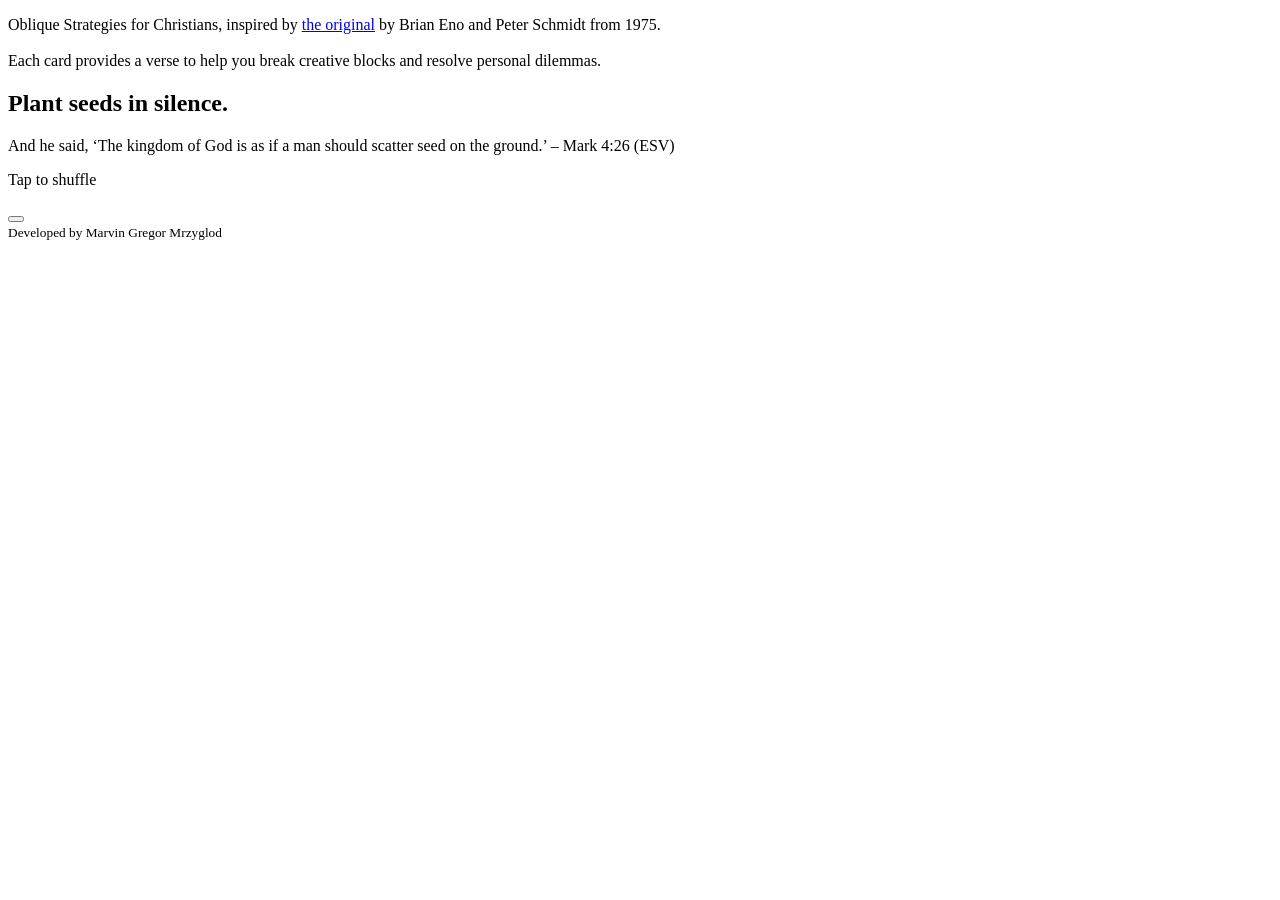
==== commit 50065411: "Update footer text for developer attribution" ====
--- a/index.html
+++ b/index.html
@@ -3,892 +3,29 @@
 <head>
     <meta charset="UTF-8">
     <meta name="viewport" content="width=device-width, initial-scale=1.0">
-    <title>Marvin Gregor Mrzyglod</title>
-    <link rel="stylesheet" href="style.css">
-    <link href="https://fonts.googleapis.com/css2?family=Playfair+Display:wght@700&family=Lora&display=swap" rel="stylesheet">
+    <title>Holy Hint</title>
+    <link rel="stylesheet" href="styles.css">
+    <link rel="stylesheet" href="https://fonts.googleapis.com/css2?family=Roboto:wght@400;700&family=Lora:ital,wght@0,400;1,400&display=swap">
+    <link rel="icon" href="data:image/svg+xml,<svg xmlns='http://www.w3.org/2000/svg' viewBox='0 0 24 24'><path d='M10 2h4v8h8v4h-8v8h-4v-8H2v-4h8V2z' fill='%232c3e50'/></svg>" type="image/svg+xml">
 </head>
 <body>
-    <div class="background-wrapper">
-        <!--<div class="background-image"></div>-->
+    <p id="intro">
+        Oblique Strategies for Christians, inspired by <a href="https://en.wikipedia.org/wiki/Oblique_Strategies" target="_blank" rel="noopener">the original</a> by Brian Eno and Peter Schmidt from 1975.<br><br>
+        Each card provides a verse to help you break creative blocks and resolve personal dilemmas.
+    </p>
+    <div id="card" role="button" aria-label="Tap to shuffle to a new strategy">
+        <h2 id="strategy"></h2>
+        <p id="verse"></p>
+        <p id="hint">Tap to shuffle</p>
     </div>
-    <div class="container">
-        <aside class="sidebar">
-            <nav>
-                <ul>
-                    <li><a href="#intro" class="timeline-dot">Intro</a></li>
-                    <li><a href="#projects" class="timeline-dot">Charity Work</a></li>
-                    <li><a href="#work-experience" class="timeline-dot">Game Development</a></li>
-                    <li><a href="#education" class="timeline-dot">Education</a></li>
-                    <li><a href="#awards" class="timeline-dot">Awards</a></li>
-                    <li><a href="#publications" class="timeline-dot">Publications</a></li>
-                    <li><a href="#about-me" class="timeline-dot">About</a></li>
-                </ul>
-            </nav>
-        </aside>
-
-        <main class="content">
-            <header class="intro" id="intro">
-                <h1>Game Developer<br>& Bible Nerd</h1>                    
-                <p>Marvin Gregor Mrzyglod worked on 19 different video games in the past decade. His main achievement is design leadership over a Sony Interactive franchise. He spent 3 years in BPO at Side (formerly PTW) leading the team to exceed SLA by mentoring best-practices. He now channels his talents into Christian evangelism and charity work.
-                    <br><br>
-                    He has worked with different languages and tools in gamedev: <mark>Unreal Engine</mark>, <mark>Anvil</mark>, <mark>GML Script</mark>, <mark>LUA</mark>, <mark>JavaScript</mark>, <mark>HTML</mark>, <mark>CSS</mark> and <mark>git</mark>.
-                    <br><br>
-                    Relevant for BPO operations: <mark>Zendesk</mark>, <mark>Tableau</mark>, <mark>Excel</mark>, <mark>Asana</mark>, <mark>Confluence</mark>, <mark>Miro</mark>, <mark>Easily masters any complex database</mark>.
-                    <br><br>
-                    hello@marvinmrzyglod.com
-                </p>
-            </header>
-
-            <section class="projects" id="projects">
-                <h2>Charity Work</h2>
-                <div class="items">
-                    <div class="item">
-                        <div class="text-content">
-                            <div class="text-left">
-                                <h3>SRC Bible</h3>
-                                <a href="https://www.srcbible.com">https://www.srcbible.com</a>
-                                <div class="job-title">Writer, Creator</div>
-                                <div class="date-range">October 2023 - May 2025</div>
-                            </div>
-                            <div class="text-right">
-                                <ul class="description-list">
-                                    <li>Rewrote the entire Bible—spanning 31,102 verses—into a distinctive programming code style, totaling 162,283 lines of code.</li>
-                                    <li>Created an interactive <a href="https://srcbible.com/reader.html#/scripture/genesis/01">Online Reader</a> built using JavaScript, HTML, and CSS.</li>                                </ul>
-                            </div>
-                        </div>
-                        <div class="game-info">
-                            <div class="screenshots">
-                                <a href="https://srcbible.com/" class="game-screenshot">
-                                    <img src="/media/srccover.jpeg-min" alt="SRC Bible">
-                                    <div class="screenshot-overlay">
-                                        <h3>SRC Bible</h3>
-                                        <p>Click to visit</p>
-                                    </div>
-                                </a>
-                                <a href="https://srcbible.com/" class="game-screenshot">
-                                    <img src="/media/srcbible.jpeg-min" alt="SRC Bible">
-                                    <div class="screenshot-overlay">
-                                        <h3>SRC Bible</h3>
-                                        <p>Click to visit</p>
-                                    </div>
-                                </a>
-                            </div>
-                        </div>
-                    </div>  
-                </div>
-            </section>
-
-            <section class="work-experience" id="work-experience">
-                <h2>Game Development Experience</h2>
-                <div class="items">
-                    <div class="item">
-                        <div class="text-content">
-                            <div class="text-left">
-                                <h3>Rockstar Games &<br>Remedy Entertainment</h3>
-                                <a href="https://www.remedygames.com/">https://www.remedygames.com</a>
-                                <div class="job-title">Design Consultant</div>
-                                <div class="date-range">2023</div>
-                            </div>
-                            <div class="text-right">
-                                <ul class="description-list">
-                                    <li><strong><mark>REQUEST:</mark></strong> Remedy requested I join pre-production and prototyping to advise on combat design.</li>
-                                    <li><strong><mark>ACTION:</mark></strong> Introduced RGD (Rational Game Design) to the studio.</li> 
-                                    <li><strong><mark>RESULT:</mark></strong> RGD allowed us to improve on already excellent gameplay by expanding the existing mechanics for greater depth, resulting in incredbily fresh gameplay, yet faithful to the 24-year old classic.</li>
-                                </ul>
-                            </div>
-                        </div>
-                        <div class="game-info">
-                            <div class="screenshots">
-                                <a href="https://www.remedygames.com/games/max-payne-1-2-remake" class="game-screenshot first-screenshot">
-                                    <img src="/media/maxpaynecover.jpeg-min" alt="Max Payne 1+2 Remake Screenshot 1">
-                                    <div class="screenshot-overlay">
-                                        <h3>Max Payne 1+2 Remake</h3>
-                                        <p>Click to open website</p>
-                                    </div>
-                                </a>
-                                <a href="https://www.remedygames.com/games/max-payne-1-2-remake" class="game-screenshot second-screenshot">
-                                    <img src="/media/maxpayne.jpeg-min" alt="Max Payne 1+2 Remake Screenshot 2">
-                                    <div class="screenshot-overlay">
-                                        <h3>Max Payne 1+2 Remake</h3>
-                                        <p>Click to open website</p>
-                                    </div>
-                                </a>
-                            </div>
-                            <div class="game-details">
-                                <h3>Max Payne 1+2 Remake</h3>
-                                <p><strong>Release Date:</strong> N/A</p>
-                                <p><strong>Platforms:</strong> PC, PlayStation 5, Xbox Series X|S</p>
-                            </div>
-                        </div>
-                    </div>
-
-                    <div class="item">
-                        <div class="text-content">
-                            <div class="text-left">
-                                <h3>Sony Interactive<br>Entertainment</h3>
-                                <a href="https://www.sonyinteractive.com">https://www.sonyinteractive.com</a>
-                                <div class="job-title">Design Consultant</div>
-                                <div class="date-range">May 2022 - October 2022</div>
-                            </div>
-                            <div class="text-right">
-                                <ul class="description-list">
-                                    <li><strong><mark>REQUEST:</mark></strong> Sony reached out to me, requesting my know-how in Self-Determination Theory to advise on the creative direction of a live-service game.</li>
-                                    <li><strong><mark>ACTION:</mark></strong> Invented never-before-seen system for narrative gameplay in multiplayer GAAS for increased retention.</li>
-                                    <li>Created live service loop and developed free-to-play monetization systems that leverage microeconomic strategies.</li>
-                                    <li><strong><mark>RESULT:</mark></strong> These systems pollinated across other titles in development at Sony.</li>
-                                </ul>
-                            </div>
-                        </div>
-                        <div class="game-info">
-                            <div class="screenshots">
-                                <a href="https://www.playstation.com/en-us/corporate/playstation-studios/" class="game-screenshot first-screenshot">
-                                    <img src="/media/metalcover.jpeg-min" alt="Untitled Multiplayer Game Screenshot 1" class="nda-image">
-                                    <div class="nda-overlay"></div>
-                                </a>
-                                <a href="https://www.playstation.com/en-us/corporate/playstation-studios/" class="game-screenshot second-screenshot">
-                                    <img src="/media/metal.jpeg-min" alt="Untitled Multiplayer Game Screenshot 2" class="nda-image">
-                                    <div class="nda-overlay"></div>
-                                </a>
-                            </div>
-                            <div class="game-details">
-                                <h3>Unannounced Multiplayer Game</h3>
-                                <p><strong>Release Date:</strong> N/A</p>
-                                <p><strong>Platforms:</strong> PC, PlayStation 5</p>
-                            </div>
-                        </div>
-                    </div>
-                    
-                    <div class="item">
-                        <div class="text-content">
-                            <div class="text-left">
-                                <h3>Sony Interactive &<br>Lucid Games</h3>
-                                <a href="https://www.lucidgames.co.uk">https://www.lucidgames.co.uk</a>
-                                <div class="job-title">Lead Designer</div>
-                                <div class="date-range">November 2020 - February 2023</div>
-                            </div>
-                            <div class="text-right">
-                                <ul class="description-list">
-                                    <li><strong><mark>REQUEST:</mark></strong> Lead design on Sony 1st-party franchise.</li>
-                                    <li><strong><mark>ACTION:</mark></strong> Led game design, level design, and narrative teams (11 designers).</li>
-                                    <li>Introduced RGD (Rational Game Design) and Self-Determination Theory to the studio and Sony Interactive's workflow.</li>
-                                    <li>Built core gameplay vision on existing strengths of the franchise.</li>
-                                    <li>Designed absolutely unique vehicle handling, unlike any other title, by applying to vehicles the lessons learned from best-in-class foot traversal mechanics.</li>
-                                    <li>Analyzed telemetrics and discovered brand-new methods of designing multiplayer arenas that maximize cat-and-mouse play between players.</li>
-                                    <li>Created an on-the-fly weapon modification system for ultimate player expression never done before in a multiplayer game.</li>
-                                    <li>Developed 3rd-person over-the-shoulder shooting gameplay designed to feel unique to the franchise.</li>
-                                    <li>Blocked out multiplayer arenas and open-world city in Unreal Engine 5.</li>
-                                    <li>Penned character backstories and barks.</li>
-                                    <li>Interviewed and hired two new designers.</li>
-                                    <li><strong><mark>RESULT:</mark></strong> Our multiplayer vehicle combat vertical slice was applauded and highly regarded.</li>                                        
-                                </ul>
-                            </div>
-                        </div>
-                        <div class="game-info">
-                            <div class="screenshots">
-                                <a href="https://www.lucidgames.co.uk/" class="game-screenshot first-screenshot">
-                                    <img src="/media/lucid_untitled_cover.jpeg-min" alt="Untitled Lucid 1" class="nda-image">
-                                    <div class="nda-overlay"></div>
-                                </a>
-                                <a href="https://www.lucidgames.co.uk/" class="game-screenshot second-screenshot">
-                                    <img src="/media/lucid_untitled_concept.jpeg-min" alt="Untitled Lucid 2" class="nda-image">
-                                    <div class="nda-overlay"></div>
-                                </a>
-                            </div>
-                            <div class="game-details">
-                                <h3>Unannounced Multiplayer Game</h3>
-                                <p><strong>Release Date:</strong> N/A</p>
-                                <p><strong>Platforms:</strong> PC, PlayStation 5</p>
-                            </div>
-                        </div>
-                        <div class="game-info">
-                            <div class="screenshots">
-                                <a href="https://www.playstation.com/en-us/games/destruction-allstars/" class="game-screenshot first-screenshot">
-                                    <img src="/media/allstarscover.jpeg-min" alt="Destruction AllStars Screenshot 1">
-                                    <div class="screenshot-overlay">
-                                        <h3>Destruction AllStars</h3>
-                                        <p>Click to view on PlayStation</p>
-                                    </div>
-                                </a>
-                                <a href="https://www.playstation.com/en-us/games/destruction-allstars/" class="game-screenshot second-screenshot">
-                                    <img src="/media/allstars.jpeg" alt="Destruction AllStars Screenshot 2">
-                                    <div class="screenshot-overlay">
-                                        <h3>Destruction AllStars</h3>
-                                        <p>Click to view on PlayStation</p>
-                                    </div>
-                                </a>
-                            </div>
-                            <div class="game-details">
-                                <h3>Destruction AllStars</h3>
-                                <p><strong>Release Date:</strong> February 2, 2021</p>
-                                <p><strong>Platforms:</strong> PlayStation 5</p>
-                            </div>
-                        </div>
-                    </div>
-                    <div class="item">
-                        <div class="text-content">
-                            <div class="text-left">
-                                <h3>Ubisoft</h3>
-                                <a href="https://www.ubisoft.com">https://www.ubisoft.com</a>
-                                <div class="job-title">Game Designer</div>
-                                <div class="date-range">August 2018 - October 2020</div>
-                            </div>
-                            <div class="text-right">
-                                <ul class="description-list">
-                                    <li><strong><mark>REQUEST:</mark></strong> Be a driving force for new gameplay innovations.</li>
-                                    <li><strong><mark>ACTION:</mark></strong> Creator of experimental joust-based horse combat, for which I made new animations, new weapons, new NPC enemy types.</li>
-                                    <li>Owner of cinematic player camera designed to react context-sensitively without manual scripting.</li>
-                                    <li>Contributed to creative direction of Assassin's Creed Mirage, Wrath of the Druids and Dawn of Ragnarok.</li>
-                                    <li>Owner of two boss fights. Advocated for the use of GOAP (Goal-Oriented Action Planner) for scripting AI,  and Anvil Engine blueprints.</li>
-                                    <li>Part of a split-screen investigation effort, to identify the best possible co-op split-screen mechanics and screen ratios.</li>
-                                    <li>Light level design work (navmeshes, terrain adjustments).</li>
-                                    <li><strong><mark>RESULT:</mark></strong> Pushed forward experimental tech used across different franchises.</li>
-                                </ul>
-                            </div>
-                        </div>
-                        <div class="game-info">
-                            <div class="screenshots">
-                                <a href="https://www.ubisoft.com/en-us/game/assassins-creed" class="game-screenshot first-screenshot">
-                                    <img src="/media/stellacover.jpeg-min" alt="Untitled Game Screenshot 1" class="nda-image">
-                                    <div class="nda-overlay"></div>
-                                </a>
-                                <a href="https://www.ubisoft.com/en-us/game/assassins-creed" class="game-screenshot second-screenshot">
-                                    <img src="/media/stella.jpeg-min" alt="Untitled Game Screenshot 2" class="nda-image">
-                                    <div class="nda-overlay"></div>
-                                </a>
-                            </div>
-                            <div class="game-details">
-                                <h3>Unannounced Linear Action-Adventure</h3>
-                                <p><strong>Release Date:</strong> N/A</p>
-                                <p><strong>Platforms:</strong> PC, PlayStation 5, Xbox Series X|S</p>
-                            </div>
-                        </div>
-                         <div class="game-info">
-                            <div class="screenshots">
-                                <a href="https://store.steampowered.com/app/2853730/Skull_and_Bones/" class="game-screenshot first-screenshot">
-                                    <img src="/media/skullandbonescover.jpeg-min" alt="Skull & Bones Screenshot 1">
-                                    <div class="screenshot-overlay">
-                                        <h3>Skull & Bones</h3>
-                                        <p>Click to view on Steam</p>
-                                    </div>
-                                </a>
-                                <a href="https://store.steampowered.com/app/2853730/Skull_and_Bones/" class="game-screenshot second-screenshot">
-                                    <img src="/media/skullandbones.jpeg" alt="Skull & Bones Screenshot 2">
-                                    <div class="screenshot-overlay">
-                                        <h3>Skull & Bones</h3>
-                                        <p>Click to view on Steam</p>
-                                    </div>
-                                </a>
-                            </div>
-                            <div class="game-details">
-                                <h3>Skull & Bones</h3>
-                                <p><strong>Release Date:</strong> Feb 16, 2024</p>
-                                <p><strong>Platforms:</strong> PC, PlayStation 5, Xbox Series X|S</p>
-                            </div>
-                        </div>
-                        <div class="game-info">
-                            <div class="screenshots">
-                                <a href="https://www.ubisoft.com/en-us/game/assassins-creed" class="game-screenshot first-screenshot">
-                                    <img src="/media/miragecover.jpeg-min" alt="Mirage Game Screenshot 1">
-                                    <div class="screenshot-overlay">
-                                        <h3>Assassin's Creed Mirage</h3>
-                                        <p>Click to view on Ubisoft</p>
-                                    </div>
-                                </a>
-                                <a href="https://www.ubisoft.com/en-us/game/assassins-creed" class="game-screenshot second-screenshot">
-                                    <img src="/media/mirage.jpeg-min" alt="Mirage Game Screenshot 2">
-                                    <div class="screenshot-overlay">
-                                        <h3>Assassin's Creed Mirage</h3>
-                                        <p>Click to view on Ubisoft</p>
-                                    </div>
-                                </a>
-                            </div>
-                            <div class="game-details">
-                                <h3>Assassin's Creed Mirage</h3>
-                                <p><strong>Release Date:</strong> October 5, 2023</p>
-                                <p><strong>Platforms:</strong> PC, PlayStation 4/5, Xbox One, Xbox Series X|S</p>
-                            </div>
-                        </div>
-                        <div class="game-info">
-                            <div class="screenshots">
-                                <a href="https://store.steampowered.com/app/2210140/Assassins_Creed_Valhalla__Dawn_of_Ragnark/" class="game-screenshot first-screenshot">
-                                    <img src="/media/ragnarokcover.jpeg-min" alt="Dawn of Ragnarok Screenshot 1">
-                                    <div class="screenshot-overlay">
-                                        <h3>Dawn of Ragnarok</h3>
-                                        <p>Click to view on Steam</p>
-                                    </div>
-                                </a>
-                                <a href="https://store.steampowered.com/app/2210140/Assassins_Creed_Valhalla__Dawn_of_Ragnark/" class="game-screenshot second-screenshot">
-                                    <img src="/media/ragnarok.jpeg" alt="Dawn of Ragnarok Screenshot 2">
-                                    <div class="screenshot-overlay">
-                                        <h3>Dawn of Ragnarok</h3>
-                                        <p>Click to view on Steam</p>
-                                    </div>
-                                </a>
-                            </div>
-                            <div class="game-details">
-                                <h3>Assassin's Creed Valhalla: Dawn of Ragnarok</h3>
-                                <p><strong>Release Date:</strong> Mar 10, 2022</p>
-                                <p><strong>Platforms:</strong> PC, PlayStation 4/5, Xbox One, Xbox Series X|S</p>
-                            </div>
-                        </div>
-                        <div class="game-info">
-                            <div class="screenshots">
-                                <a href="https://store.steampowered.com/app/2210142/Assassins_Creed_Valhalla__Wrath_of_the_Druids/" class="game-screenshot first-screenshot">
-                                    <img src="/media/druidscover.jpeg-min" alt="Wrath of the Druids Screenshot 1">
-                                    <div class="screenshot-overlay">
-                                        <h3>Wrath of the Druids</h3>
-                                        <p>Click to view on Steam</p>
-                                    </div>
-                                </a>
-                                <a href="https://store.steampowered.com/app/2210142/Assassins_Creed_Valhalla__Wrath_of_the_Druids/" class="game-screenshot second-screenshot">
-                                    <img src="/media/druids.jpeg" alt="Wrath of the Druids Screenshot 2">
-                                    <div class="screenshot-overlay">
-                                        <h3>Wrath of the Druids</h3>
-                                        <p>Click to view on Steam</p>
-                                    </div>
-                                </a>
-                            </div>
-                            <div class="game-details">
-                                <h3>Assassin's Creed Valhalla: Wrath of the Druids</h3>
-                                <p><strong>Release Date:</strong> May 13, 2021</p>
-                                <p><strong>Platforms:</strong> PC, PlayStation 4/5, Xbox One, Xbox Series X|S</p>
-                            </div>
-                        </div>
-                        <div class="game-info">
-                            <div class="screenshots">
-                                <a href="https://store.steampowered.com/app/2208920/Assassins_Creed_Valhalla/" class="game-screenshot first-screenshot">
-                                    <img src="/media/valhallacover.jpeg-min" alt="Assassin's Creed Valhalla Screenshot 1">
-                                    <div class="screenshot-overlay">
-                                        <h3>Assassin's Creed Valhalla</h3>
-                                        <p>Click to view on Steam</p>
-                                    </div>
-                                </a>
-                                <a href="https://store.steampowered.com/app/2208920/Assassins_Creed_Valhalla/" class="game-screenshot second-screenshot">
-                                    <img src="/media/valhalla.jpeg" alt="Assassin's Creed Valhalla Screenshot 2">
-                                    <div class="screenshot-overlay">
-                                        <h3>Assassin's Creed Valhalla</h3>
-                                        <p>Click to view on Steam</p>
-                                    </div>
-                                </a>
-                            </div>
-                            <div class="game-details">
-                                <h3>Assassin's Creed Valhalla</h3>
-                                <p><strong>Release Date:</strong> November 10, 2020</p>
-                                <p><strong>Platforms:</strong> PC, PlayStation 4/5, Xbox One, Xbox Series X|S</p>
-                            </div>
-                        </div>
-                    </div>
-
-                    <div class="item">
-                        <div class="text-content">
-                            <div class="text-left">
-                                <h3>Side (formerly PTW)</h3>
-                                <a href="https://side.inc/">https://side.inc/</a>
-                                <div class="job-title">Senior Technical Agent<br>& Game Master</div>
-                                <div class="date-range">May 2015 - July 2018</div>
-                            </div>
-                            <div class="text-right">
-                                <ul class="description-list">
-                                    <li><mark>Customer Service</mark></li>
-                                    <li>Answered calls, chats and emails on Zendesk and Square Enix's proprietary CRM.</li>
-                                    <li>Moderated in-game player chat as Game Master.</li>
-                                    <li>Technical troubleshooting of game crashes and bugs encountered by users (analysing dxdiag, msinfo, ..)</li>
-                                    <li><mark>Leadership</mark></li>
-                                    <li>Responsible for onboarding new members on the team, teaching them the CRM and best practices.</li>
-                                    <li>Created a troubleshooting knowledge base cataloging game crashes and bug fixes, hosted with MediaWiki on a local server, to allow less "techie" people on the team to handle troubleshooting.</li>
-                                    <li><mark>Technical</mark></li>
-                                    <li>Worked on European online player account database of Final Fantasy XIV and XI.</li>
-                                    <li>Scouted for real-money traders and automated bots to ban those accounts.</li>
-                                    <li>Translated in-game texts and promotional announcements from English to German.</li>
-                                    <li>Fixed game license assignment errors and account security issues involving credit card fraud.</li>
-                                </ul>
-                            </div>
-                        </div>
-                        <div class="game-info">
-                            <div class="screenshots">
-                                <a href="https://www.lotro.com/home" class="game-screenshot first-screenshot">
-                                    <img src="/media/lotrocover.jpeg-min" alt="Lord of the Rings Online Screenshot 1">
-                                    <div class="screenshot-overlay">
-                                        <h3>Lord of the Rings Online</h3>
-                                        <p>Click to open website</p>
-                                    </div>
-                                </a>
-                                <a href="https://www.lotro.com/home" class="game-screenshot second-screenshot">
-                                    <img src="/media/lotro.jpg-min" alt="Lord of the Rings Online Screenshot 2">
-                                    <div class="screenshot-overlay">
-                                        <h3>Lord of the Rings Online</h3>
-                                        <p>Click to open website</p>
-                                    </div>
-                                </a>
-                            </div>
-                            <div class="game-details">
-                                <h3>Lord of the Rings Online</h3>
-                                <p><strong>Release Date:</strong> April 24, 2007</p>
-                                <p><strong>Platforms:</strong> PC, Mac</p>
-                            </div>
-                        </div>
-                        <div class="game-info">
-                            <div class="screenshots">
-                                <a href="https://www.imdb.com/title/tt0475784/" class="game-screenshot first-screenshot">
-                                    <img src="/media/westworld_logo.jpeg" alt="Westworld Screenshot 1">
-                                    <div class="screenshot-overlay">
-                                        <h3>Westworld</h3>
-                                        <p>Click to open website</p>
-                                    </div>
-                                </a>
-                                <a href="https://www.imdb.com/title/tt0475784/" class="game-screenshot second-screenshot">
-                                    <img src="/media/westworld_gameplay.jpeg" alt="Westworld Screenshot 2">
-                                    <div class="screenshot-overlay">
-                                        <h3>Westworld</h3>
-                                        <p>Click to open website</p>
-                                    </div>
-                                </a>
-                            </div>
-                            <div class="game-details">
-                                <h3>Westworld Mobile</h3>
-                                <p><strong>Release Date:</strong> June 21, 2018</p>
-                                <p><strong>Platforms:</strong> iOS, Android</p>
-                            </div>
-                        </div>
-                        <div class="game-info">
-                            <div class="screenshots">
-                                <a href="https://na.finalfantasyxiv.com/stormblood/" class="game-screenshot first-screenshot">
-                                    <img src="/media/stormbloodcover.jpeg-min" alt="FFXIV: Stormblood Screenshot 1">
-                                    <div class="screenshot-overlay">
-                                        <h3>FFXIV: Stormblood</h3>
-                                        <p>Click to open website</p>
-                                    </div>
-                                </a>
-                                <a href="https://na.finalfantasyxiv.com/stormblood/" class="game-screenshot second-screenshot">
-                                    <img src="/media/stormblood.jpeg" alt="FFXIV: Stormblood Screenshot 2">
-                                    <div class="screenshot-overlay">
-                                        <h3>FFXIV: Stormblood</h3>
-                                        <p>Click to open website</p>
-                                    </div>
-                                </a>
-                            </div>
-                            <div class="game-details">
-                                <h3>Final Fantasy XIV: Stormblood</h3>
-                                <p><strong>Release Date:</strong> Jun 20, 2017</p>
-                                <p><strong>Platforms:</strong> PC, Mac, PlayStation 4/5, Xbox Series X|S</p>
-                            </div>
-                        </div>
-                        <div class="game-info">
-                            <div class="screenshots">
-                                <a href="https://na.finalfantasyxiv.com/heavensward/" class="game-screenshot first-screenshot">
-                                    <img src="/media/heavenswardcover.jpeg-min" alt="FFXIV: Heavensward Screenshot 1">
-                                    <div class="screenshot-overlay">
-                                        <h3>FFXIV: Heavensward</h3>
-                                        <p>Click to open website</p>
-                                    </div>
-                                </a>
-                                <a href="https://na.finalfantasyxiv.com/heavensward/" class="game-screenshot second-screenshot">
-                                    <img src="/media/heavensward.jpeg" alt="FFXIV: Heavensward Screenshot 2">
-                                    <div class="screenshot-overlay">
-                                        <h3>FFXIV: Heavensward</h3>
-                                        <p>Click to open website</p>
-                                    </div>
-                                </a>
-                            </div>
-                            <div class="game-details">
-                                <h3>Final Fantasy XIV: Heavensward</h3>
-                                <p><strong>Release Date:</strong> Jun 23, 2015</p>
-                                <p><strong>Platforms:</strong> PC, Mac, PlayStation 3/4/5, Xbox Series X|S</p>
-                            </div>
-                        </div>
-                        <div class="game-info">
-                            <div class="screenshots">
-                                <a href="https://na.finalfantasyxiv.com/" class="game-screenshot first-screenshot">
-                                    <img src="/media/arrcover.jpeg-min" alt="FFXIV: A Realm Reborn Screenshot 1">
-                                    <div class="screenshot-overlay">
-                                        <h3>FFXIV: A Realm Reborn</h3>
-                                        <p>Click to open website</p>
-                                    </div>
-                                </a>
-                                <a href="https://na.finalfantasyxiv.com/" class="game-screenshot second-screenshot">
-                                    <img src="/media/arr.jpeg" alt="FFXIV: A Realm Reborn Screenshot 2">
-                                    <div class="screenshot-overlay">
-                                        <h3>FFXIV: A Realm Reborn</h3>
-                                        <p>Click to open website</p>
-                                    </div>
-                                </a>
-                            </div>
-                            <div class="game-details">
-                                <h3>Final Fantasy XIV: A Realm Reborn</h3>
-                                <p><strong>Release Date:</strong> Apr 14, 2014</p>
-                                <p><strong>Platforms:</strong> PC, Mac, PlayStation 3/4/5, Xbox Series X|S</p>
-                            </div>
-                        </div>
-                        <div class="game-info">
-                            <div class="screenshots">
-                                <a href="https://www.finalfantasyxi.com/na/" class="game-screenshot first-screenshot">
-                                    <img src="/media/ffxicover.jpeg-min" alt="FFXI Screenshot 1">
-                                    <div class="screenshot-overlay">
-                                        <h3>Final Fantasy XI</h3>
-                                        <p>Click to open website</p>
-                                    </div>
-                                </a>
-                                <a href="https://na.finalfantasyxiv.com/" class="game-screenshot second-screenshot">
-                                    <img src="/media/ffxi_gameplay.jpeg-min" alt="FFXI Screenshot 2">
-                                    <div class="screenshot-overlay">
-                                        <h3>Final Fantasy XI</h3>
-                                        <p>Click to open website</p>
-                                    </div>
-                                </a>
-                            </div>
-                            <div class="game-details">
-                                <h3>Final Fantasy XI: Online</h3>
-                                <p><strong>Release Date:</strong> May 16, 2002</p>
-                                <p><strong>Platforms:</strong> PC, PlayStation 2, Xbox 360</p>
-                            </div>
-                        </div>
-                    </div>
-
-                    
-                    <div class="item">
-                        <h3 style="text-align: center; margin-bottom: 10px;">Freelance Work</h3>
-                        <div class="game-info">
-                            <div class="screenshots">
-                                <a href="https://store.steampowered.com/app/2458120/Mononeko_A_Rhythm_Adventure/" class="game-screenshot first-screenshot">
-                                    <img src="/media/mononekocover.png-min" alt="Mononeko Screenshot 1">
-                                    <div class="screenshot-overlay">
-                                        <h3>Mononeko</h3>
-                                        <p>Click to view on Steam</p>
-                                    </div>
-                                </a>
-                                <a href="https://store.steampowered.com/app/2458120/Mononeko_A_Rhythm_Adventure/" class="game-screenshot first-screenshot">
-                                    <img src="/media/mononeko.jpg-min" alt="Mononeko Screenshot 2">
-                                    <div class="screenshot-overlay">
-                                        <h3>Mononeko</h3>
-                                        <p>Click to view on Steam</p>
-                                    </div>
-                                </a>
-                            </div>
-                            <div class="game-details">
-                                <h3>Mononeko: A Rhythm Adventure</h3>
-                                <p><a href="https://store.steampowered.com/app/2458120/Mononeko_A_Rhythm_Adventure/">View on Steam</a></p>
-                                <p><strong>Date:</strong> March 2022 - October 2024</p>
-                                <div class="text-right">
-                                <ul class="description-list">
-                                    <li><strong><mark>REQUEST:</mark></strong> Develop a rhythm action game.</li>
-                                    <li><strong><mark>ACTIONS:</mark></strong> Secured 125,000 USD in investor funding.</li>
-                                    <li>Led a team of 4 artists, 2 musicians.</li>
-                                    <li>Programmed the entire game alone in GML Script.</li> 
-                                    <li><strong><mark>RESULT:</mark></strong> Presented on showfloor of Gamescom 2023. Released to positive reviews.</li>
-                                </ul>
-                                </div>
-                            </div>
-                        </div>
-                        <div class="game-info">
-                            <div class="screenshots">
-                                <a href="https://www.lego.com" class="game-screenshot first-screenshot">
-                                    <img src="/media/legocover.jpg-min" alt="LEGO Screenshot 1">
-                                    <div class="screenshot-overlay">
-                                        <h3>LEGO</h3>
-                                        <p>Click to open website</p>
-                                    </div>
-                                </a>
-                                <a href="https://www.lego.com" class="game-screenshot second-screenshot">
-                                    <img src="/media/lego.jpeg-min" alt="LEGO Screenshot 2">
-                                    <div class="screenshot-overlay">
-                                        <h3>LEGO</h3>
-                                        <p>Click to open website</p>
-                                    </div>
-                                </a>
-                            </div>
-                            <div class="game-details">
-                                <h3>LEGO Creative Play Lab Singapore</h3>
-                                <p><a href="https://www.lego.com">https://www.lego.com</a></p>
-                                <p><strong>Date:</strong> 2023</p>
-                                <div class="text-right">
-                                <ul class="description-list">
-                                    <li><strong><mark>REQUEST:</mark></strong> LEGO's Vice President of Interactive introduced me for my know-how in Self-Determination Theory.</li>
-                                    <li><strong><mark>ACTIONS:</mark></strong> Pitched a groundbreaking new physical product that leverages an already popular product line to motivate cross-buying.</li>
-                                    <li>Pitched a video game based on a concept that is immensely popular in Japan, but largely unknown in the West, paving the way for LEGO to bring a proven success to new markets.</li> 
-                                    <li><strong><mark>RESULT:</mark></strong> Shared my design methods with the LEGO team.</li>                                    
-                                </ul>
-                                </div>
-                            </div>
-                        </div>
-                        <div class="game-info">
-                            <div class="screenshots">
-                                <a href="https://www.legendsofthepast.gg/" class="game-screenshot first-screenshot">
-                                    <img src="/media/legendscover.jpeg-min" alt="Legends of the Past Screenshot 1">
-                                    <div class="screenshot-overlay">
-                                        <h3>Legends of the Past</h3>
-                                        <p>Click to open website</p>
-                                    </div>
-                                </a>
-                                <a href="https://www.legendsofthepast.gg/" class="game-screenshot second-screenshot">
-                                    <img src="/media/legends.jpeg-min" alt="Legends of the Past Screenshot 2">
-                                    <div class="screenshot-overlay">
-                                        <h3>Legends of the Past</h3>
-                                        <p>Click to open website</p>
-                                    </div>
-                                </a>
-                            </div>
-                            <div class="game-details">
-                                <h3>Legends of the Past</h3>
-                                <p><a href="https://www.legendsofthepast.gg/">https://www.legendsofthepast.gg/</a></p>
-                                <p><strong>Date:</strong> 2023-2024</p>
-                                <div class="text-right">
-                                <ul class="description-list">
-                                    <li>A Web3 mobile game developed by a team in Paris, France.</li> 
-                                    <li>Calculated the math for balancing combat and character progression within context of the blockchain.</li>
-                                </ul>
-                                </div>
-                            </div>
-                        </div>
-                    </div>
-                </div>
-            </section>
-
-            <section class="education" id="education">
-                <h2>Education</h2>
-                <div class="items">
-                    <div class="item">
-                        <div class="text-content">
-                            <div class="text-left">
-                                <h3>Rational Game Design (RGD)</h3>
-                                <p class="employer">Concordia University</p>
-                                <p><a href="https://gamecreatorodyssey.com/">https://gamecreatorodyssey.com/</a></p>
-                                <p class="date-range">2019</p>
-                            </div>
-                            <div class="text-right">
-                                <ul class="description-list">
-                                    <li>Created by Ubisoft and Concordia University.</li>
-                                    <li>Based on 30 years of game design history.</li>
-                                    <li>RGD (Rational Game Design) is the process of designing with evidence-based methods, eliminating arbitrary choices.</li>
-                                    <li>RGD translates game mechanics into numbers, allowing accurate difficulty scaling.</li>
-                                </ul>
-                            </div>
-                        </div>
-                        <div class="game-info">
-                            <div class="screenshots">
-                                <a href="https://gamecreatorodyssey.com/act-1/" class="game-screenshot first-screenshot">
-                                    <img src="/media/rgd_1.jpeg-min" alt="Rational Game Design Screenshot">
-                                    <div class="screenshot-overlay">
-                                        <h3>Rational Game Design</h3>
-                                        <p>Click to open website</p>
-                                    </div>
-                                </a>
-                            </div>
-                            <div class="screenshots">
-                                <a href="https://gamecreatorodyssey.com/act-1/" class="game-screenshot first-screenshot">
-                                    <img src="/media/rgd_2.jpeg-min" alt="Rational Game Design Screenshot">
-                                    <div class="screenshot-overlay">
-                                        <h3>Rational Game Design</h3>
-                                        <p>Click to open website</p>
-                                    </div>
-                                </a>
-                            </div>
-                        </div>
-                    </div>
-                    <div class="item">
-                        <div class="text-content">
-                            <div class="text-left">
-                                <h3>Rational Level Design (RLD)</h3>
-                                <p class="employer">Concordia University</p>
-                                <p><a href="https://gamecreatorodyssey.com/">https://gamecreatorodyssey.com/</a></p>
-                                <p class="date-range">2019</p>
-                            </div>
-                            <div class="text-right">
-                                <ul class="description-list">
-                                    <li>Created by Ubisoft and Concordia University.</li>
-                                    <li>Based on 30 years of level design history.</li>
-                                    <li>RLD (Rational Level Design) is the process of creating predictable outcomes in game environments by using visual cues, challenges, rewards, and player psychology.</li>
-                                    <li>It turns game environments into numbers, allowing accurate prediction of player behavior and difficulty scaling.</li>
-                                </ul>
-                            </div>
-                        </div>
-                        <div class="game-info">
-                            <div class="screenshots">
-                                <a href="https://gamecreatorodyssey.com/act-2/" class="game-screenshot first-screenshot">
-                                    <img src="/media/rld_1.jpeg-min" alt="Rational Level Design Screenshot">
-                                    <div class="screenshot-overlay">
-                                        <h3>Rational Level Design</h3>
-                                        <p>Click to open website</p>
-                                    </div>
-                                </a>
-                            </div>
-                            <div class="screenshots">
-                                <a href="https://gamecreatorodyssey.com/act-2/" class="game-screenshot first-screenshot">
-                                    <img src="/media/rld_2.jpeg-min" alt="Rational Level Design Screenshot">
-                                    <div class="screenshot-overlay">
-                                        <h3>Rational Level Design</h3>
-                                        <p>Click to open website</p>
-                                    </div>
-                                </a>
-                            </div>
-                        </div>
-                    </div>
-                </div>
-            </section>
-
-            <section class="awards" id="awards">
-                <h2>Awards & Recognitions</h2>
-                <div class="items">
-                    <div class="item">
-                        <div class="text-content">
-                            <div class="text-left">
-                                <h3>Tiny Teams 2024 Official Selection</h3>
-                                <p class="employer">Yogscast</p>
-                                <p><a href="https://www.yogscast.com">https://www.yogscast.com</a></p>
-                                <p class="date-range">2024</p>
-                            </div>
-                            <div class="text-right">
-                                <ul class="description-list">
-                                    <li>Tiny Teams 2024 is a week-long festival by Yogscast, who boast over 7 million YouTube subscribers and nearly 1 million Twitch followers, celebrating indie games with streams, interviews, and awards.</li>
-                                    <li>My dual role as designer and programmer for <a href="https://store.steampowered.com/app/2458120/Mononeko_A_Rhythm_Adventure/">Mononeko: A Rhythm Adventure</a> secured the project’s winning selection for Tiny Teams 2024.</li>
-                                </ul>
-                            </div>
-                        </div>
-                        <div class="game-info">
-                            <div class="screenshots">
-                                <a href="https://store.steampowered.com/sale/TinyTeams2024" class="game-screenshot first-screenshot">
-                                    <img src="/media/ParticipantRosette.png-min" alt="TinyTeamsRosette">
-                                    <div class="screenshot-overlay">
-                                        <h3>Tiny Teams 2024</h3>
-                                        <p>Click to view on Steam</p>
-                                    </div>
-                                </a>
-                            </div>
-                        </div>
-                    </div>
-                </div>
-            </section>
-
-            <section class="publications" id="publications">
-                <h2>Publications</h2>
-                <div class="items">
-                    <div class="item">
-                        <div class="text-content">
-                            <div class="text-left">
-                                <h3>UX Collective Article #2</h3>
-                                <p><a href="https://uxdesign.cc">https://uxdesign.cc</a></p>
-                                <p class="date-range">June 2020</p>
-                            </div>
-                            <div class="text-right">
-                                <ul class="description-list">
-                                    <li>The UX Collective is a pay-to-read industry journal with 500,000 subscribers.</li>
-                                    <li>Wrote this paid article for them: <a href="https://uxdesign.cc/visually-and-mechanically-symmetrical-combat-design-aa71aad6e6ff">Visually and Mechanically Symmetrical Combat Design</a></li>
-                                    <li>It explains when players are faced with an enemy who mirrors the player's abilities, the combat becomes thrilling and unpredictable, whereas unequal power breeds predictability.</li>
-                                </ul>
-                            </div>
-                        </div>
-                        <div class="game-info">
-                            <div class="screenshots">
-                                <a href="https://uxdesign.cc/visually-and-mechanically-symmetrical-combat-design-aa71aad6e6ff" class="game-screenshot first-screenshot">
-                                    <img src="/media/symmetrical.webp" alt="VisuallySymmetrical">
-                                    <div class="screenshot-overlay">
-                                        <h3>UX Collective Article 2</h3>
-                                        <p>Click to open website</p>
-                                    </div>
-                                </a>
-                            </div>
-                        </div>
-                    </div>
-                    <div class="item">
-                        <div class="text-content">
-                            <div class="text-left">
-                                <h3>UX Collective Article #1</h3>
-                                <p><a href="https://uxdesign.cc">https://uxdesign.cc</a></p>
-                                <p class="date-range">July 2020</p>
-                            </div>
-                            <div class="text-right">
-                                <ul class="description-list">
-                                    <li>The UX Collective is a pay-to-read industry journal with 500,000 subscribers.</li>
-                                    <li>Wrote this paid article for them: <a href="https://uxdesign.cc/negative-space-in-combat-design-ec2f94898844">Negative Space in Combat Design</a></li>
-                                    <li>Enemy behavior designed to preserve the player's survival rather than threaten it can heighten combat enjoyment, due to shifting the focus away from managing dangers to managing safety.</li>
-                                </ul>
-                            </div>
-                        </div>
-                        <div class="game-info">
-                            <div class="screenshots">
-                                <a href="https://uxdesign.cc/negative-space-in-combat-design-ec2f94898844" class="game-screenshot first-screenshot">
-                                    <img src="/media/negativespace.webp" alt="NegativeSpace">
-                                    <div class="screenshot-overlay">
-                                        <h3>UX Collective Article 1</h3>
-                                        <p>Click to open website</p>
-                                    </div>
-                                </a>
-                            </div>
-                        </div>
-                    </div>
-                </div>
-            </section>
-
-            <section class="about-me" id="about-me">
-                <h2>A Little More About Me</h2>
-                <p>My name rendered in ancient Sumerian script, the world’s oldest known writing system. The angular marks remind of morse code and invite to be touched like braille. Ancient languages are a great passion of mine.</p>
-                <img src="/media/sumerian.jpeg-min" alt="Sumerian" class="sumerian-image">
-                <br>
-                <p>I am part of the Every Nation church, where I volunteer in the admin team, the prayer ministry, the kids church and lead a bible study group.</p>
-                <br>
-                hello@marvinmrzyglod.com
-            </section>
-        </main>
-    </div>
-
-    <script>
-        const sections = document.querySelectorAll('section, header');
-        const navLinks = document.querySelectorAll('.sidebar nav ul li a');
-        const bgImage = document.querySelector('.background-image');
-
-        window.addEventListener('scroll', () => {
-            const viewportCenter = window.scrollY + window.innerHeight / 2;
-            const scrollTop = window.scrollY;
-            const documentHeight = document.documentElement.scrollHeight - window.innerHeight;
-
-            // Parallax Background Scroll
-            const bgHeight = bgImage.offsetHeight;
-            const scrollRatio = scrollTop / documentHeight;
-            const bgMaxScroll = bgHeight - window.innerHeight;
-            const bgPosition = scrollRatio * bgMaxScroll;
-            bgImage.style.transform = `translateY(-${bgPosition}px)`;
-
-            // Sidebar Highlighting
-            let current = '';
-            sections.forEach(section => {
-                const sectionTop = section.offsetTop;
-                const sectionHeight = section.offsetHeight;
-                
-                // Check if the section is currently visible in viewport
-                if (scrollTop >= sectionTop - 100 && scrollTop < sectionTop + sectionHeight - 100) {
-                    current = section.getAttribute('id');
-                }
-            });
-            
-            // Handle edge cases
-            if (scrollTop < 50) {
-                current = 'intro';
-            } else if (scrollTop >= documentHeight - 50) {
-                current = 'about-me';
-            }
-
-            navLinks.forEach(link => {
-                link.classList.remove('active');
-                if (link.getAttribute('href').substring(1) === current) {
-                    link.classList.add('active');
-                }
-            });
-        });
-    </script>
-    <script>
-        document.addEventListener('DOMContentLoaded', () => {
-            const links = document.querySelectorAll('a[href]');
-            links.forEach(link => {
-                const href = link.getAttribute('href');
-                // Only apply target="_blank" to external links (not # anchors)
-                if (href && !href.startsWith('#')) {
-                    link.setAttribute('target', '_blank');
-                    link.setAttribute('rel', 'noopener noreferrer');
-                }
-            });
-        });
-    </script>
-    <script>(function(){function c(){var b=a.contentDocument||a.contentWindow.document;if(b){var d=b.createElement('script');d.innerHTML="window.__CF$cv$params={r:'91fc79b17b2fb02f',t:'MTc0MTg3ODgwNy4wMDAwMDA='};var a=document.createElement('script');a.nonce='';a.src='/cdn-cgi/challenge-platform/scripts/jsd/main.js';document.getElementsByTagName('head')[0].appendChild(a);";b.getElementsByTagName('head')[0].appendChild(d)}}if(document.body){var a=document.createElement('iframe');a.height=1;a.width=1;a.style.position='absolute';a.style.top=0;a.style.left=0;a.style.border='none';a.style.visibility='hidden';document.body.appendChild(a);if('loading'!==document.readyState)c();else if(window.addEventListener)document.addEventListener('DOMContentLoaded',c);else{var e=document.onreadystatechange||function(){};document.onreadystatechange=function(b){e(b);'loading'!==document.readyState&&(document.onreadystatechange=e,c())}}}})();</script>
-    <script>(function(){function c(){var b=a.contentDocument||a.contentWindow.document;if(b){var d=b.createElement('script');d.innerHTML="window.__CF$cv$params={r:'921ec81ede260f9b',t:'MTc0MjIzODUzNS4wMDAwMDA='};var a=document.createElement('script');a.nonce='';a.src='/cdn-cgi/challenge-platform/scripts/jsd/main.js';document.getElementsByTagName('head')[0].appendChild(a);";b.getElementsByTagName('head')[0].appendChild(d)}}if(document.body){var a=document.createElement('iframe');a.height=1;a.width=1;a.style.position='absolute';a.style.top=0;a.style.left=0;a.style.border='none';a.style.visibility='hidden';document.body.appendChild(a);if('loading'!==document.readyState)c();else if(window.addEventListener)document.addEventListener('DOMContentLoaded',c);else{var e=document.onreadystatechange||function(){};document.onreadystatechange=function(b){e(b);'loading'!==document.readyState&&(document.onreadystatechange=e,c())}}}})();</script>
-    <script>(function(){function c(){var b=a.contentDocument||a.contentWindow.document;if(b){var d=b.createElement('script');d.innerHTML="window.__CF$cv$params={r:'9228cafdfb24bd0c',t:'MTc0MjM0MzUxMC4wMDAwMDA='};var a=document.createElement('script');a.nonce='';a.src='/cdn-cgi/challenge-platform/scripts/jsd/main.js';document.getElementsByTagName('head')[0].appendChild(a);";b.getElementsByTagName('head')[0].appendChild(d)}}if(document.body){var a=document.createElement('iframe');a.height=1;a.width=1;a.style.position='absolute';a.style.top=0;a.style.left=0;a.style.border='none';a.style.visibility='hidden';document.body.appendChild(a);if('loading'!==document.readyState)c();else if(window.addEventListener)document.addEventListener('DOMContentLoaded',c);else{var e=document.onreadystatechange||function(){};document.onreadystatechange=function(b){e(b);'loading'!==document.readyState&&(document.onreadystatechange=e,c())}}}})();</script>
-<script>(function(){function c(){var b=a.contentDocument||a.contentWindow.document;if(b){var d=b.createElement('script');d.innerHTML="window.__CF$cv$params={r:'92469379ce13bad2',t:'MTc0MjY1NTgwOS4wMDAwMDA='};var a=document.createElement('script');a.nonce='';a.src='/cdn-cgi/challenge-platform/scripts/jsd/main.js';document.getElementsByTagName('head')[0].appendChild(a);";b.getElementsByTagName('head')[0].appendChild(d)}}if(document.body){var a=document.createElement('iframe');a.height=1;a.width=1;a.style.position='absolute';a.style.top=0;a.style.left=0;a.style.border='none';a.style.visibility='hidden';document.body.appendChild(a);if('loading'!==document.readyState)c();else if(window.addEventListener)document.addEventListener('DOMContentLoaded',c);else{var e=document.onreadystatechange||function(){};document.onreadystatechange=function(b){e(b);'loading'!==document.readyState&&(document.onreadystatechange=e,c())}}}})();</script></body>
+    <button id="dark-mode-toggle" aria-label="Toggle Dark Mode">
+        <span id="toggle-icon" class="icon"></span>
+    </button>
+    <footer>
+        <small id="copyright">
+            <span>Developed by Marvin Gregor Mrzyglod</span>
+        </small>
+    </footer>
+    <script src="script.js"></script>
+</body>
 </html>
